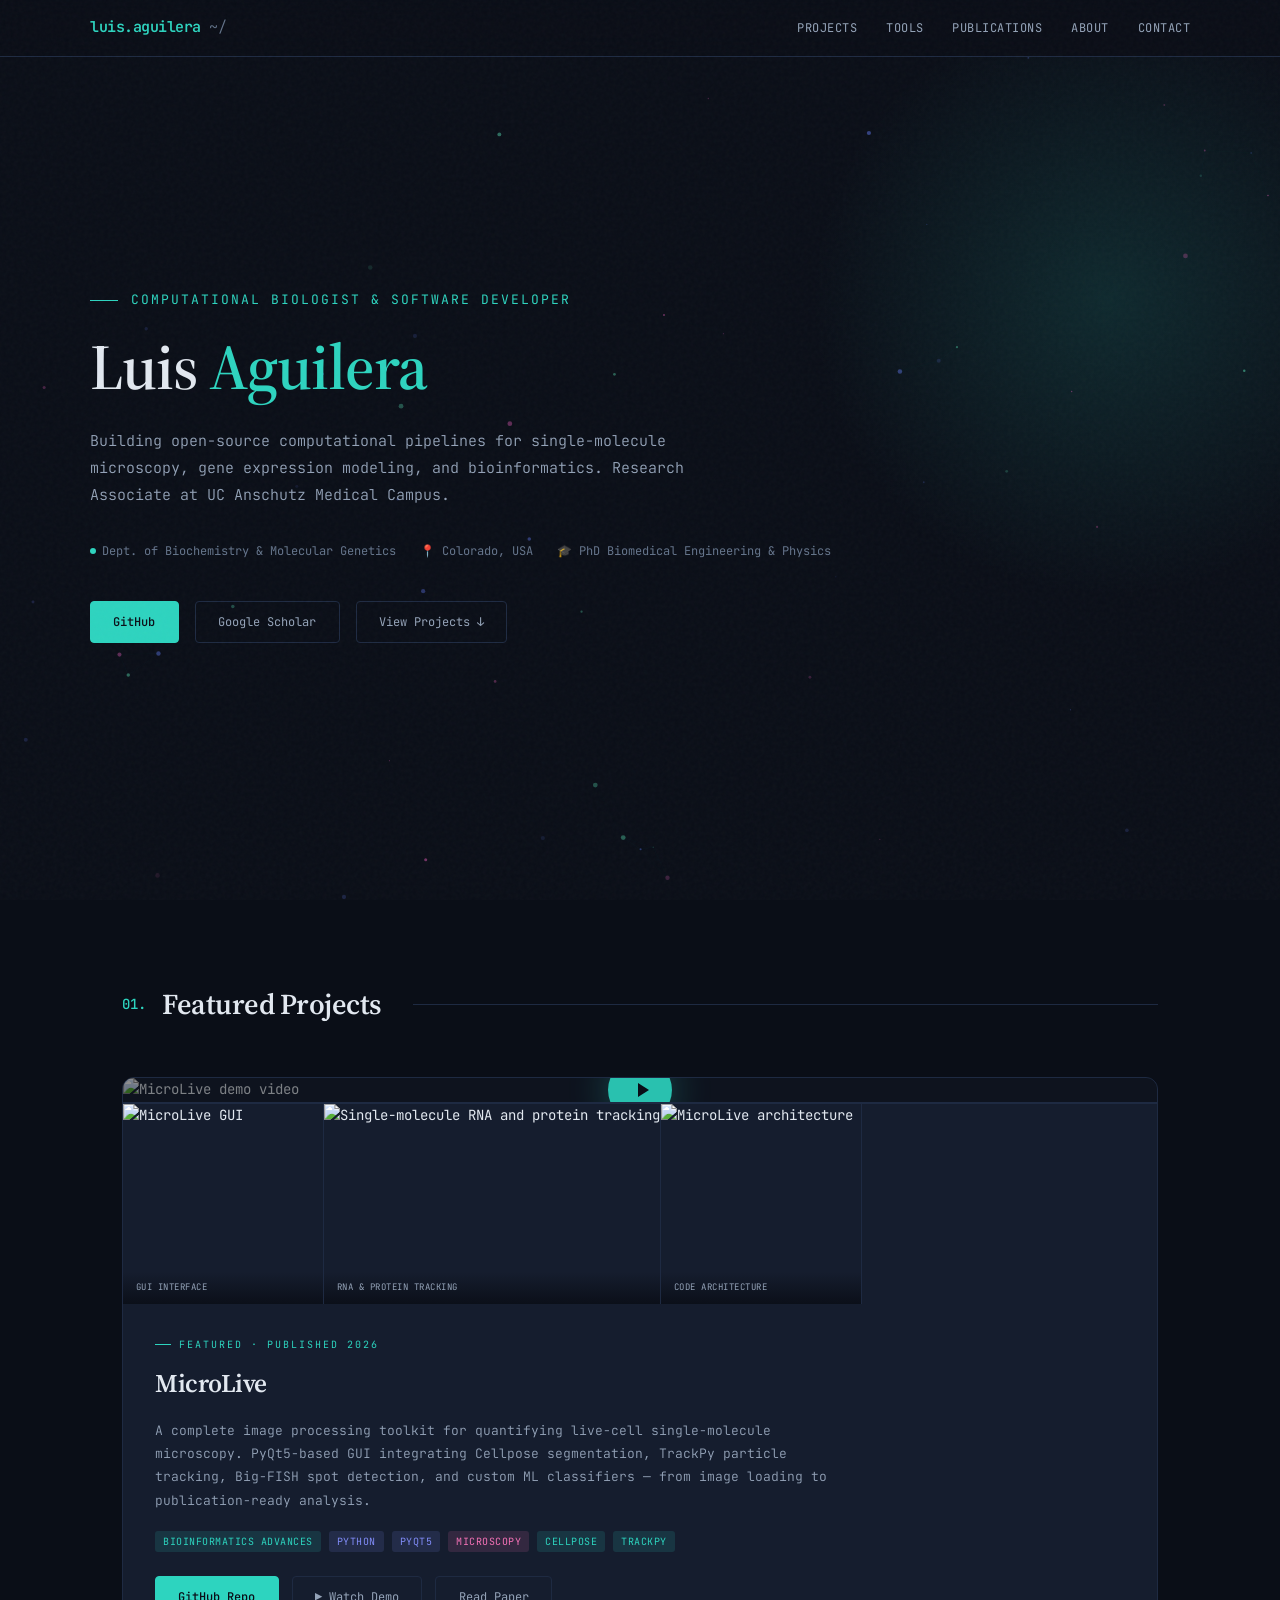
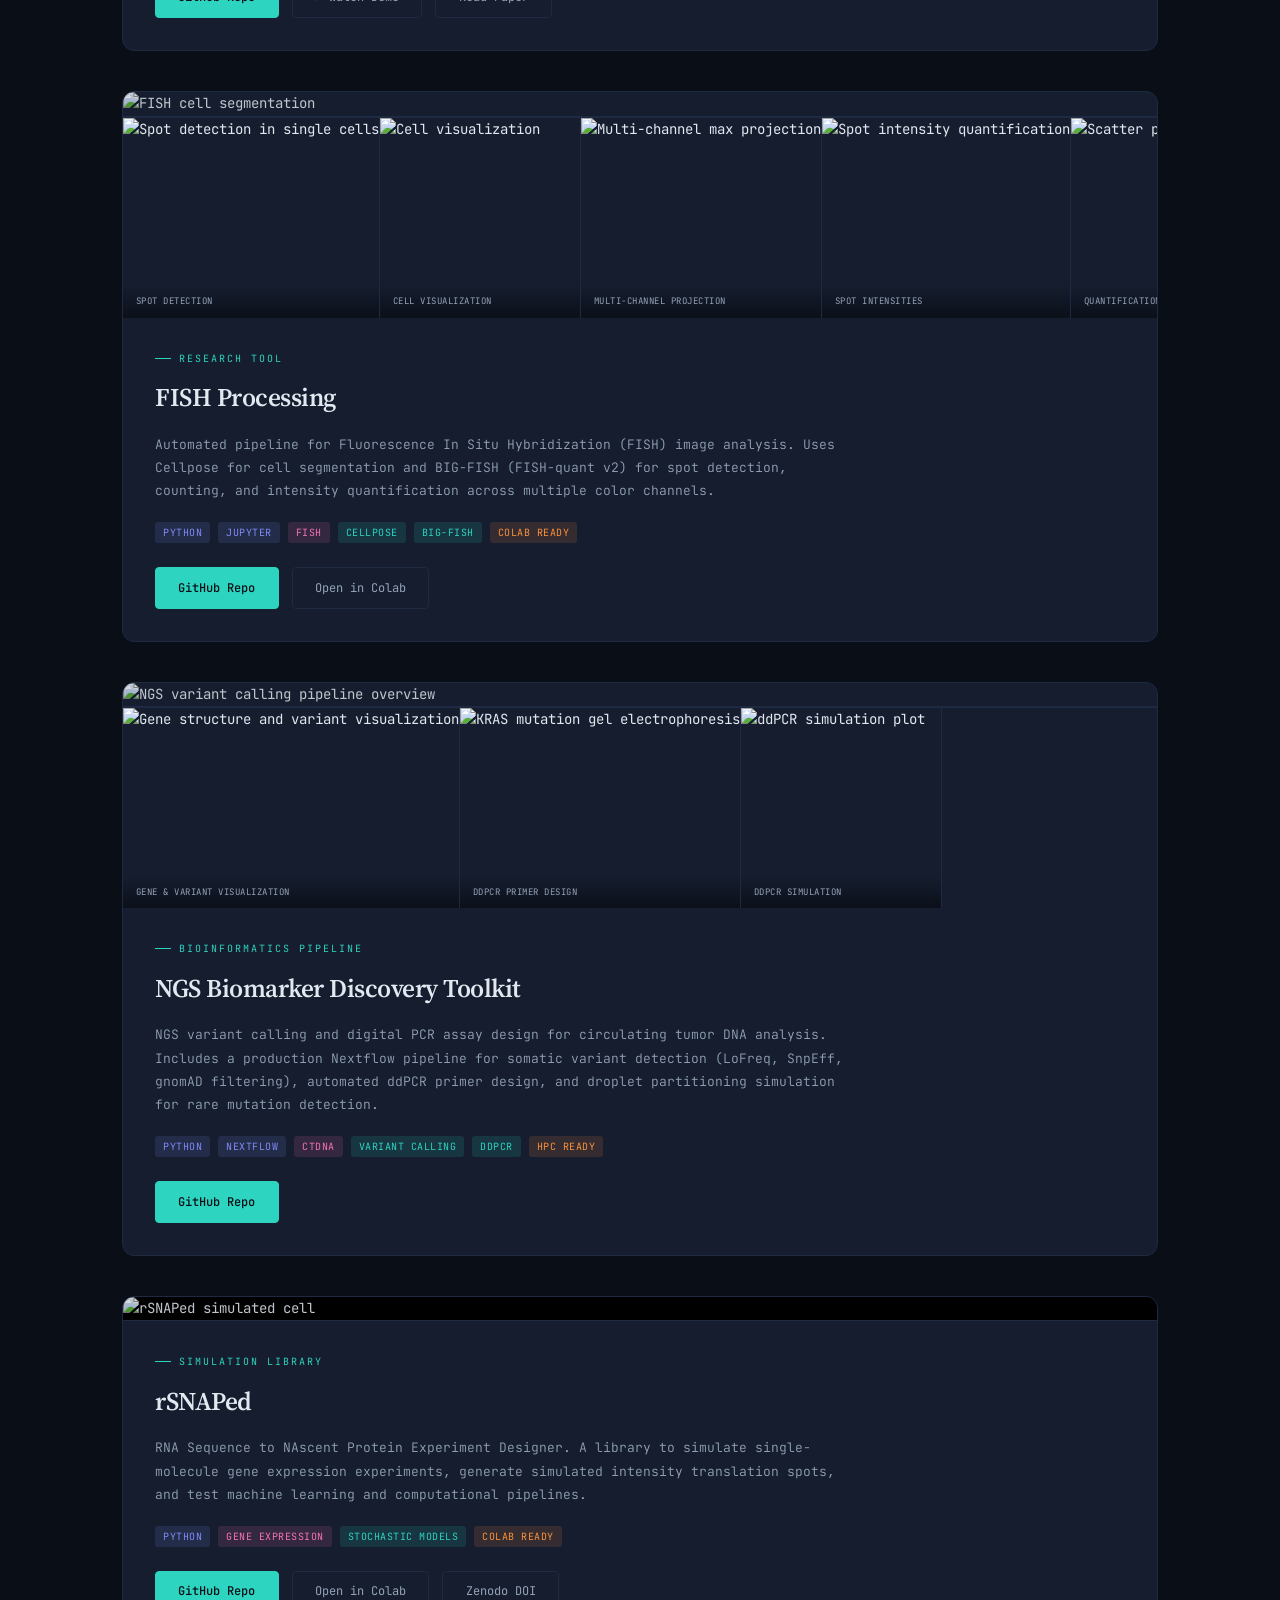
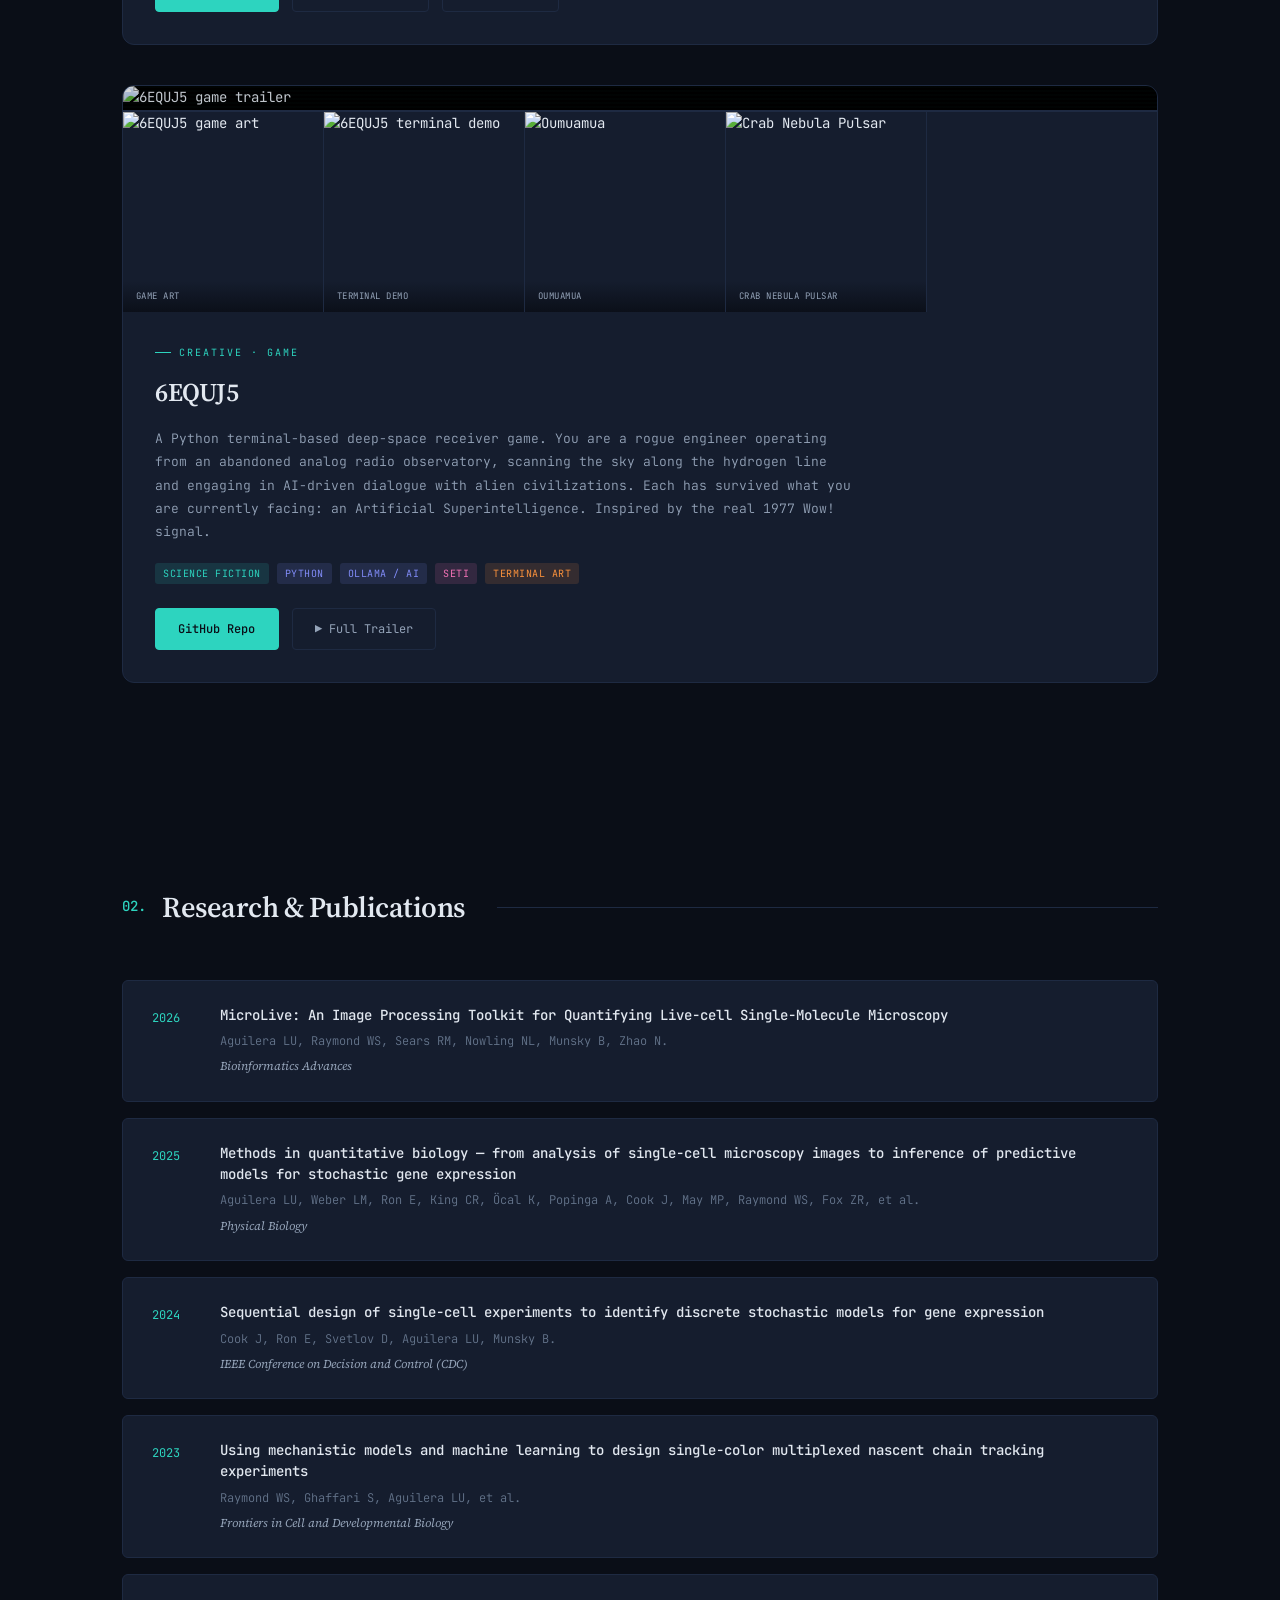
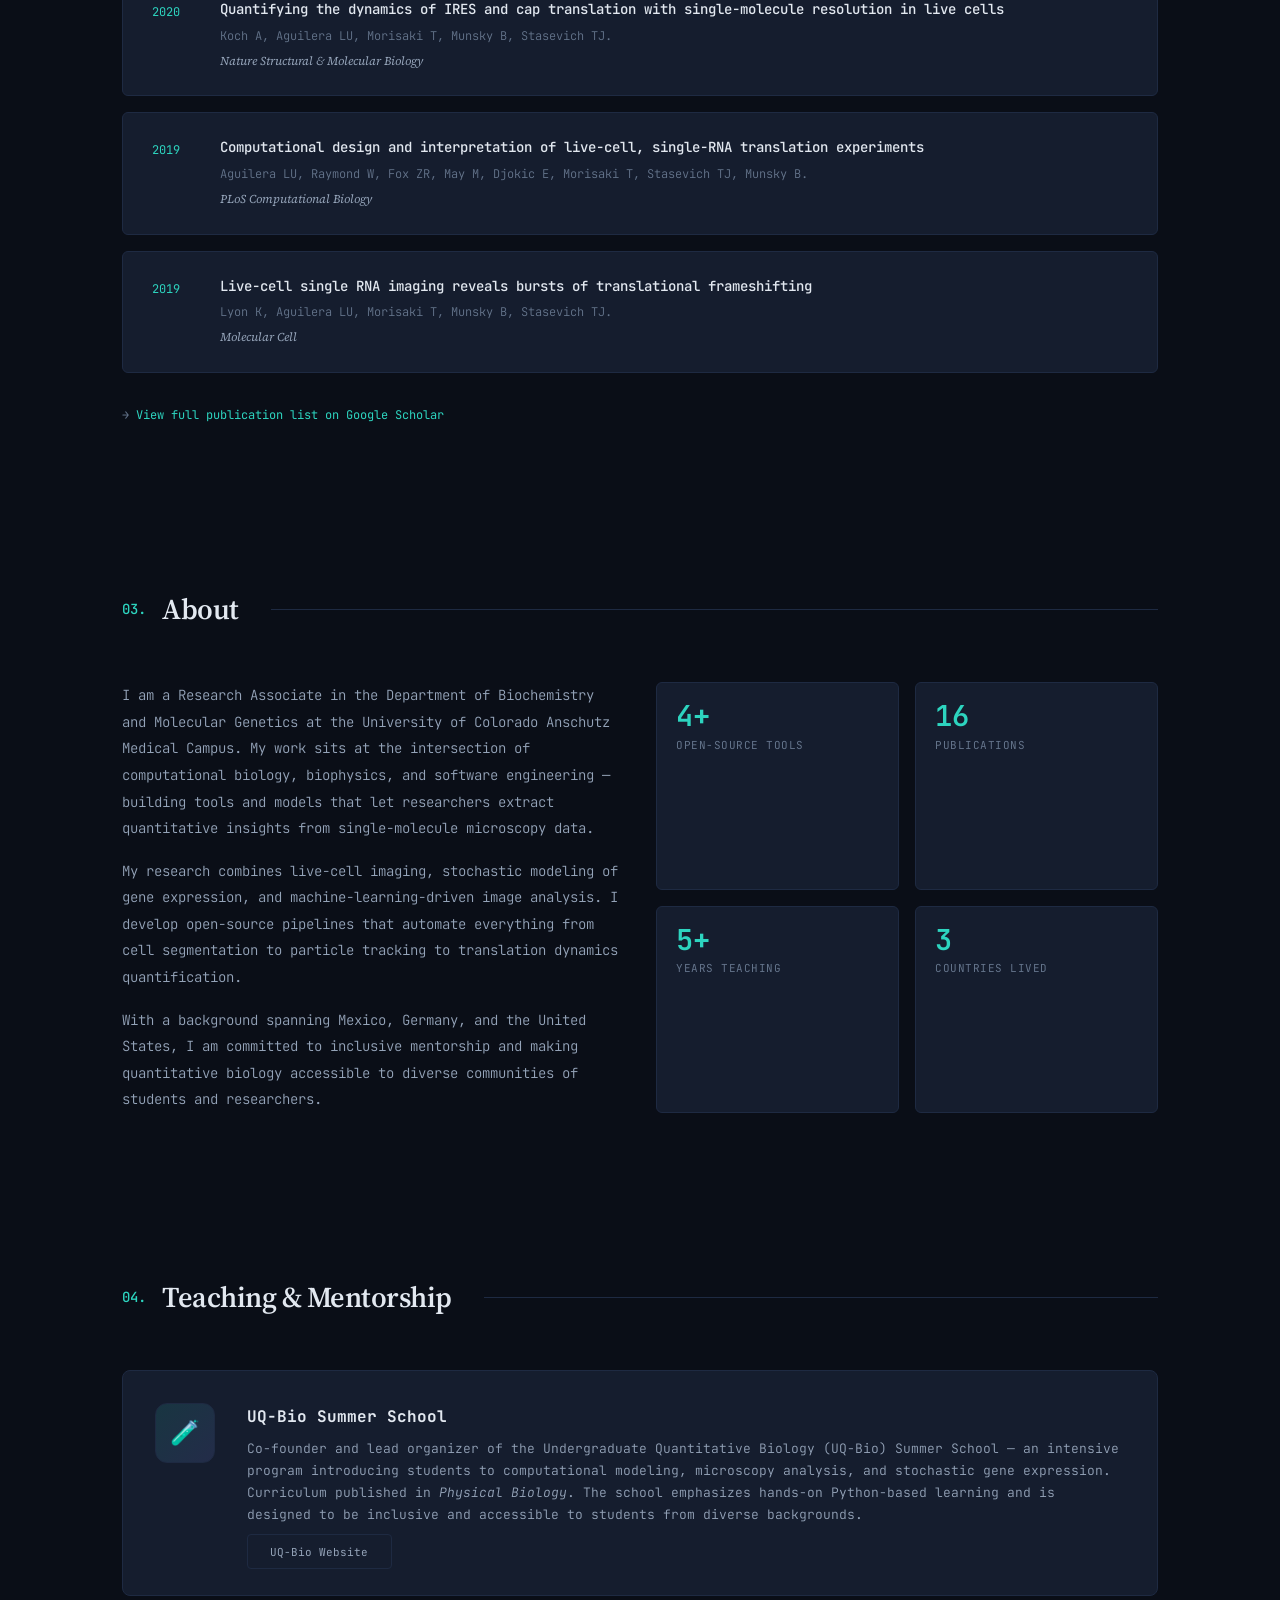
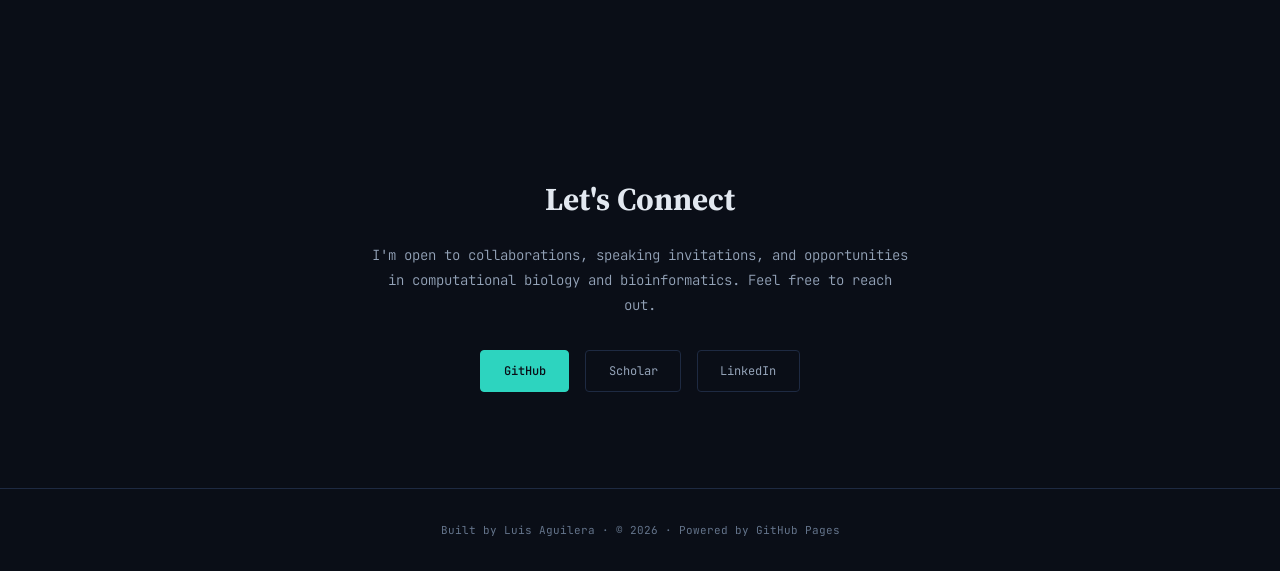
==== index.html @ b394c3f3 "adding NGS variant calling" ====
<!DOCTYPE html>
<html lang="en">
<head>
  <meta charset="UTF-8" />
  <meta name="viewport" content="width=device-width, initial-scale=1.0" />
  <title>Luis Aguilera — Computational Biologist & Software Developer</title>
  <meta name="description" content="Research Associate at UC Anschutz Medical Campus. Building computational tools for single-molecule microscopy, gene expression, and bioinformatics." />
  <link rel="preconnect" href="https://fonts.googleapis.com" />
  <link rel="preconnect" href="https://fonts.gstatic.com" crossorigin />
  <link href="https://fonts.googleapis.com/css2?family=JetBrains+Mono:wght@300;400;500;600;700&family=Source+Serif+4:ital,wght@0,300;0,400;0,600;1,400&display=swap" rel="stylesheet" />
  <style>
    :root {
      --bg-primary: #0a0e17;
      --bg-secondary: #111827;
      --bg-card: #151d2e;
      --bg-card-hover: #1a2540;
      --border: #1e2a42;
      --border-accent: #2dd4bf33;
      --text-primary: #e2e8f0;
      --text-secondary: #94a3b8;
      --text-muted: #64748b;
      --accent: #2dd4bf;
      --accent-dim: #2dd4bf22;
      --accent-secondary: #818cf8;
      --accent-warm: #f472b6;
      --accent-orange: #fb923c;
      --mono: 'JetBrains Mono', 'Fira Code', monospace;
      --serif: 'Source Serif 4', Georgia, serif;
      --glow: 0 0 30px #2dd4bf15;
    }

    *, *::before, *::after { margin: 0; padding: 0; box-sizing: border-box; }
    html { scroll-behavior: smooth; }

    body {
      font-family: var(--mono);
      background: var(--bg-primary);
      color: var(--text-primary);
      line-height: 1.7;
      font-size: 14px;
      overflow-x: hidden;
    }

    /* Noise overlay */
    body::before {
      content: '';
      position: fixed;
      inset: 0;
      background-image: url("data:image/svg+xml,%3Csvg viewBox='0 0 256 256' xmlns='http://www.w3.org/2000/svg'%3E%3Cfilter id='n'%3E%3CfeTurbulence type='fractalNoise' baseFrequency='0.9' numOctaves='4' stitchTiles='stitch'/%3E%3C/filter%3E%3Crect width='100%25' height='100%25' filter='url(%23n)' opacity='0.03'/%3E%3C/svg%3E");
      pointer-events: none;
      z-index: 9999;
    }

    a { color: var(--accent); text-decoration: none; transition: color 0.2s; }
    a:hover { color: var(--accent-secondary); }

    /* ─── NAV ─── */
    nav {
      position: fixed; top: 0; left: 0; right: 0; z-index: 100;
      background: #0a0e17e6; backdrop-filter: blur(12px);
      border-bottom: 1px solid var(--border); padding: 0 2rem;
    }
    nav .nav-inner {
      max-width: 1100px; margin: 0 auto; display: flex;
      align-items: center; justify-content: space-between; height: 56px;
    }
    nav .logo { font-weight: 600; font-size: 15px; color: var(--accent); letter-spacing: -0.5px; }
    nav .logo span { color: var(--text-muted); font-weight: 300; }
    nav ul { list-style: none; display: flex; gap: 1.8rem; }
    nav ul li a {
      color: var(--text-secondary); font-size: 12px; letter-spacing: 0.5px;
      text-transform: uppercase; transition: color 0.2s;
    }
    nav ul li a:hover { color: var(--accent); }

    /* ─── HERO ─── */
    .hero {
      min-height: 100vh; display: flex; align-items: center;
      padding: 6rem 2rem 4rem; position: relative;
    }
    .hero::before {
      content: ''; position: absolute; top: 0; right: -10%;
      width: 600px; height: 600px;
      background: radial-gradient(circle, var(--accent-dim) 0%, transparent 70%);
      pointer-events: none;
    }
    #particle-canvas {
      position: absolute; top: 0; left: 0; width: 100%; height: 100%;
      pointer-events: none; z-index: 0;
    }
    .hero-inner { max-width: 1100px; margin: 0 auto; width: 100%; position: relative; z-index: 1; }
    .hero .greeting {
      font-size: 13px; color: var(--accent); letter-spacing: 2px;
      text-transform: uppercase; margin-bottom: 1.2rem;
      display: flex; align-items: center; gap: 0.8rem;
    }
    .hero .greeting::before {
      content: ''; display: inline-block; width: 28px; height: 1px; background: var(--accent);
    }
    .hero h1 {
      font-family: var(--serif); font-size: clamp(2.5rem, 5vw, 4rem);
      font-weight: 600; line-height: 1.15; letter-spacing: -1px; margin-bottom: 1.5rem;
    }
    .hero h1 .highlight { color: var(--accent); }
    .hero .subtitle {
      font-size: 15px; color: var(--text-secondary); max-width: 620px;
      line-height: 1.8; margin-bottom: 2rem; font-weight: 300;
    }
    .hero .meta { display: flex; flex-wrap: wrap; gap: 1.5rem; font-size: 12px; color: var(--text-muted); }
    .hero .meta span { display: flex; align-items: center; gap: 0.4rem; }
    .hero .meta .dot {
      width: 6px; height: 6px; border-radius: 50%; background: var(--accent);
      display: inline-block; animation: pulse 2s ease-in-out infinite;
    }
    @keyframes pulse { 0%, 100% { opacity: 0.4; } 50% { opacity: 1; } }
    .hero .links { margin-top: 2.5rem; display: flex; gap: 1rem; flex-wrap: wrap; }

    .btn {
      padding: 0.6rem 1.4rem; border: 1px solid var(--border); border-radius: 4px;
      font-family: var(--mono); font-size: 12px; color: var(--text-secondary);
      transition: all 0.2s; background: transparent; cursor: pointer;
    }
    .btn:hover { border-color: var(--accent); color: var(--accent); box-shadow: var(--glow); }
    .btn.primary {
      background: var(--accent); color: var(--bg-primary);
      border-color: var(--accent); font-weight: 500;
    }
    .btn.primary:hover { background: #5eead4; box-shadow: 0 0 30px #2dd4bf33; }

    /* ─── SECTIONS ─── */
    section { padding: 5rem 2rem; max-width: 1100px; margin: 0 auto; }
    .section-header { display: flex; align-items: center; gap: 1rem; margin-bottom: 3rem; }
    .section-header .num { font-size: 14px; color: var(--accent); font-weight: 500; }
    .section-header h2 {
      font-family: var(--serif); font-size: 1.8rem; font-weight: 600; letter-spacing: -0.5px;
    }
    .section-header::after {
      content: ''; flex: 1; height: 1px; background: var(--border); margin-left: 1rem;
    }

    /* ═══ PROJECT SHOWCASE ═══ */
    .project-showcase {
      border: 1px solid var(--border); border-radius: 12px;
      background: var(--bg-card); overflow: hidden;
      margin-bottom: 2.5rem; transition: all 0.4s ease;
    }
    .project-showcase:hover {
      border-color: var(--border-accent);
      box-shadow: 0 20px 60px rgba(0, 0, 0, 0.3), var(--glow);
    }
    /* Hero media — full-width image or video at top */
    .project-hero {
      position: relative; width: 100%; overflow: hidden; cursor: pointer;
      border-bottom: 1px solid var(--border);
    }
    .project-hero img {
      width: 100%; display: block; object-fit: cover; max-height: 420px;
      transition: transform 0.8s ease, filter 0.5s ease;
      filter: brightness(0.85);
    }
    .project-showcase:hover .project-hero img {
      transform: scale(1.03); filter: brightness(1);
    }
    .project-hero .play-overlay {
      position: absolute; inset: 0; display: flex;
      align-items: center; justify-content: center;
      background: rgba(0, 0, 0, 0.35); transition: background 0.3s;
    }
    .project-showcase:hover .play-overlay { background: rgba(0, 0, 0, 0.15); }
    .play-btn {
      width: 64px; height: 64px; border-radius: 50%;
      background: rgba(45, 212, 191, 0.9); display: flex;
      align-items: center; justify-content: center;
      transition: all 0.3s; box-shadow: 0 0 40px rgba(45, 212, 191, 0.3);
    }
    .project-showcase:hover .play-btn {
      transform: scale(1.15); box-shadow: 0 0 60px rgba(45, 212, 191, 0.5);
    }
    .play-btn svg { width: 24px; height: 24px; fill: var(--bg-primary); margin-left: 3px; }

    /* Project info area */
    .project-info { padding: 2rem; }
    .project-info .project-label {
      font-size: 10px; color: var(--accent); letter-spacing: 2px;
      text-transform: uppercase; margin-bottom: 0.6rem;
      display: flex; align-items: center; gap: 0.5rem;
    }
    .project-info .project-label::before {
      content: ''; width: 16px; height: 1px; background: var(--accent);
    }
    .project-info h3 {
      font-family: var(--serif); font-size: 1.6rem; font-weight: 600;
      letter-spacing: -0.5px; margin-bottom: 0.8rem;
    }
    .project-info p {
      font-size: 13px; color: var(--text-secondary); font-weight: 300;
      line-height: 1.8; margin-bottom: 1.2rem; max-width: 700px;
    }

    /* Image gallery strip */
    .project-gallery {
      display: flex; gap: 0; overflow-x: auto; scroll-snap-type: x mandatory;
      border-top: 1px solid var(--border); scrollbar-width: thin;
      scrollbar-color: var(--accent-dim) transparent;
    }
    .project-gallery::-webkit-scrollbar { height: 4px; }
    .project-gallery::-webkit-scrollbar-track { background: transparent; }
    .project-gallery::-webkit-scrollbar-thumb { background: var(--accent-dim); border-radius: 2px; }
    .gallery-item {
      flex: 0 0 auto; scroll-snap-align: start; position: relative;
      border-right: 1px solid var(--border); overflow: hidden;
    }
    .gallery-item img {
      height: 200px; display: block; object-fit: cover;
      transition: transform 0.5s ease; min-width: 200px;
    }
    .gallery-item:hover img { transform: scale(1.08); }
    .gallery-item .gallery-caption {
      position: absolute; bottom: 0; left: 0; right: 0;
      padding: 0.5rem 0.8rem; font-size: 9px; letter-spacing: 0.5px;
      text-transform: uppercase; color: var(--text-secondary);
      background: linear-gradient(transparent, rgba(10, 14, 23, 0.9));
    }

    /* Tags row */
    .project-tags { display: flex; flex-wrap: wrap; gap: 0.5rem; margin-bottom: 1.5rem; }
    .project-tags .tag {
      font-size: 10px; padding: 2px 8px; border-radius: 3px;
      letter-spacing: 0.5px; text-transform: uppercase;
    }
    .tag.accent { background: var(--accent-dim); color: var(--accent); }
    .tag.lang { background: #818cf822; color: var(--accent-secondary); }
    .tag.bio { background: #f472b622; color: var(--accent-warm); }
    .tag.orange { background: #fb923c22; color: var(--accent-orange); }

    .project-actions { display: flex; gap: 0.8rem; flex-wrap: wrap; }

    /* ─── VIDEO MODAL ─── */
    .video-modal {
      position: fixed; inset: 0; z-index: 10000; display: none;
      align-items: center; justify-content: center;
      background: rgba(0, 0, 0, 0.92); backdrop-filter: blur(20px);
    }
    .video-modal.active { display: flex; }
    .video-modal .modal-close {
      position: absolute; top: 2rem; right: 2rem; width: 48px; height: 48px;
      border-radius: 50%; border: 1px solid var(--border); background: var(--bg-card);
      color: var(--text-primary); font-size: 20px; display: flex;
      align-items: center; justify-content: center; cursor: pointer; transition: all 0.2s;
    }
    .video-modal .modal-close:hover { border-color: var(--accent); color: var(--accent); }
    .video-modal .modal-content {
      width: 90%; max-width: 960px; aspect-ratio: 16/9;
      border-radius: 12px; overflow: hidden; border: 1px solid var(--border);
    }
    .video-modal iframe { width: 100%; height: 100%; border: none; }

    /* ─── OTHER TOOLS (smaller cards) ─── */
    .tools-grid {
      display: grid; grid-template-columns: repeat(auto-fill, minmax(320px, 1fr)); gap: 1.5rem;
    }
    .tool-card {
      background: var(--bg-card); border: 1px solid var(--border); border-radius: 8px;
      padding: 1.8rem; transition: all 0.3s ease; position: relative; overflow: hidden;
    }
    .tool-card::before {
      content: ''; position: absolute; top: 0; left: 0; right: 0; height: 2px;
      background: linear-gradient(90deg, var(--accent), var(--accent-secondary));
      opacity: 0; transition: opacity 0.3s;
    }
    .tool-card:hover {
      border-color: var(--border-accent); background: var(--bg-card-hover);
      transform: translateY(-2px); box-shadow: var(--glow);
    }
    .tool-card:hover::before { opacity: 1; }
    .tool-card .card-top { display: flex; justify-content: space-between; align-items: flex-start; margin-bottom: 1rem; }
    .tool-card .card-icon {
      width: 40px; height: 40px; border-radius: 8px; display: flex;
      align-items: center; justify-content: center; font-size: 18px; border: 1px solid var(--border);
    }
    .tool-card .card-links { display: flex; gap: 0.6rem; }
    .tool-card .card-links a {
      color: var(--text-muted); font-size: 11px; padding: 2px 8px;
      border: 1px solid var(--border); border-radius: 3px; transition: all 0.2s;
    }
    .tool-card .card-links a:hover { color: var(--accent); border-color: var(--accent); }
    .tool-card h3 { font-size: 16px; font-weight: 600; margin-bottom: 0.6rem; letter-spacing: -0.3px; }
    .tool-card p { font-size: 13px; color: var(--text-secondary); line-height: 1.7; font-weight: 300; margin-bottom: 1.2rem; }
    .tool-card .tags { display: flex; flex-wrap: wrap; gap: 0.5rem; }

    /* ─── PUBLICATIONS ─── */
    .pub-list { display: flex; flex-direction: column; gap: 1rem; }
    .pub-item {
      padding: 1.5rem 1.8rem; border: 1px solid var(--border); border-radius: 6px;
      background: var(--bg-card); transition: all 0.25s;
      display: flex; gap: 1.5rem; align-items: flex-start;
    }
    .pub-item:hover { border-color: var(--border-accent); background: var(--bg-card-hover); }
    .pub-year { font-size: 12px; color: var(--accent); white-space: nowrap; padding-top: 3px; min-width: 44px; }
    .pub-content h4 { font-size: 14px; font-weight: 500; margin-bottom: 0.35rem; line-height: 1.5; }
    .pub-content .authors { font-size: 12px; color: var(--text-muted); font-weight: 300; margin-bottom: 0.3rem; }
    .pub-content .journal { font-size: 12px; color: var(--text-secondary); font-style: italic; font-family: var(--serif); }

    /* ─── ABOUT ─── */
    .about-grid { display: grid; grid-template-columns: 1fr 1fr; gap: 2rem; }
    .about-text { font-size: 14px; color: var(--text-secondary); line-height: 1.9; font-weight: 300; }
    .about-text p + p { margin-top: 1rem; }
    .about-stats { display: grid; grid-template-columns: 1fr 1fr; gap: 1rem; }
    .stat-box {
      padding: 1.2rem; border: 1px solid var(--border); border-radius: 6px;
      background: var(--bg-card); transition: all 0.3s;
    }
    .stat-box:hover { border-color: var(--border-accent); transform: translateY(-2px); box-shadow: var(--glow); }
    .stat-box .stat-num { font-size: 1.8rem; font-weight: 600; color: var(--accent); line-height: 1; margin-bottom: 0.3rem; }
    .stat-box .stat-label { font-size: 11px; color: var(--text-muted); text-transform: uppercase; letter-spacing: 0.5px; }

    /* ─── TEACHING ─── */
    .teaching-card {
      border: 1px solid var(--border); border-radius: 8px; background: var(--bg-card);
      padding: 2rem; display: flex; gap: 2rem; align-items: flex-start;
    }
    .teaching-card .badge {
      min-width: 60px; height: 60px; border-radius: 12px;
      background: linear-gradient(135deg, var(--accent-dim), #818cf822);
      border: 1px solid var(--border); display: flex;
      align-items: center; justify-content: center; font-size: 24px;
    }
    .teaching-card h3 { font-size: 16px; margin-bottom: 0.5rem; }
    .teaching-card p { font-size: 13px; color: var(--text-secondary); font-weight: 300; line-height: 1.7; }

    /* ─── CONTACT ─── */
    .contact-section { text-align: center; padding: 6rem 2rem; max-width: 600px; margin: 0 auto; }
    .contact-section h2 { font-family: var(--serif); font-size: 2rem; margin-bottom: 1rem; }
    .contact-section p { color: var(--text-secondary); font-weight: 300; font-size: 14px; margin-bottom: 2rem; line-height: 1.8; }
    .contact-links { display: flex; justify-content: center; gap: 1rem; flex-wrap: wrap; }

    /* ─── FOOTER ─── */
    footer { border-top: 1px solid var(--border); padding: 2rem; text-align: center; font-size: 11px; color: var(--text-muted); }

    /* ─── RESPONSIVE ─── */
    @media (max-width: 768px) {
      nav ul { gap: 1rem; }
      nav ul li a { font-size: 11px; }
      .about-grid { grid-template-columns: 1fr; }
      .tools-grid { grid-template-columns: 1fr; }
      .teaching-card { flex-direction: column; gap: 1rem; }
      .pub-item { flex-direction: column; gap: 0.5rem; }
      .gallery-item img { height: 140px; }
    }

    /* ─── ANIMATIONS ─── */
    .fade-in { opacity: 0; transform: translateY(20px); animation: fadeUp 0.6s ease forwards; }
    @keyframes fadeUp { to { opacity: 1; transform: translateY(0); } }
    .delay-1 { animation-delay: 0.1s; }
    .delay-2 { animation-delay: 0.2s; }
    .delay-3 { animation-delay: 0.3s; }
    .delay-4 { animation-delay: 0.4s; }
    .delay-5 { animation-delay: 0.5s; }
    .delay-6 { animation-delay: 0.6s; }

    /* Scanline overlay for 6EQUJ5 */
    .scanlines {
      position: absolute; inset: 0; pointer-events: none;
      background: repeating-linear-gradient(0deg, transparent, transparent 2px, rgba(45,212,191,0.015) 2px, rgba(45,212,191,0.015) 4px);
      z-index: 1;
    }
  </style>
</head>
<body>

  <!-- NAV -->
  <nav>
    <div class="nav-inner">
      <div class="logo">luis.aguilera<span> ~/</span></div>
      <ul>
        <li><a href="#projects">Projects</a></li>
        <li><a href="#tools">Tools</a></li>
        <li><a href="#publications">Publications</a></li>
        <li><a href="#about">About</a></li>
        <li><a href="#contact">Contact</a></li>
      </ul>
    </div>
  </nav>

  <!-- HERO -->
  <header class="hero">
    <canvas id="particle-canvas"></canvas>
    <div class="hero-inner">
      <div class="greeting fade-in">Computational Biologist & Software Developer</div>
      <h1 class="fade-in delay-1">
        Luis <span class="highlight">Aguilera</span>
      </h1>
      <p class="subtitle fade-in delay-2">
        Building open-source computational pipelines for single-molecule microscopy, 
        gene expression modeling, and bioinformatics. Research Associate at 
        UC Anschutz Medical Campus.
      </p>
      <div class="meta fade-in delay-3">
        <span><span class="dot"></span> Dept. of Biochemistry & Molecular Genetics</span>
        <span>📍 Colorado, USA</span>
        <span>🎓 PhD Biomedical Engineering & Physics</span>
      </div>
      <div class="links fade-in delay-4">
        <a href="https://github.com/luisub" class="btn primary" target="_blank">GitHub</a>
        <a href="https://scholar.google.com/citations?user=06M4bvMAAAAJ&amp;hl=en" class="btn" target="_blank">Google Scholar</a>
        <a href="#projects" class="btn">View Projects ↓</a>
      </div>
    </div>
  </header>

  <!-- ═══════════════════════════════════════ -->
  <!-- PROJECT SHOWCASES                       -->
  <!-- ═══════════════════════════════════════ -->
  <section id="projects">
    <div class="section-header fade-in">
      <span class="num">01.</span>
      <h2>Featured Projects</h2>
    </div>

    <!-- ─── MICROLIVE ─── -->
    <div class="project-showcase fade-in delay-1">
      <div class="project-hero" onclick="openVideoModal()">
        <img src="https://img.youtube.com/vi/GU1ct5go-AU/maxresdefault.jpg" alt="MicroLive demo video" />
        <div class="play-overlay">
          <div class="play-btn">
            <svg viewBox="0 0 24 24"><polygon points="8,5 19,12 8,19"/></svg>
          </div>
        </div>
      </div>
      <div class="project-gallery">
        <div class="gallery-item">
          <img src="https://raw.githubusercontent.com/ningzhaoAnschutz/microlive/main/docs/gui_image.png" alt="MicroLive GUI" />
          <div class="gallery-caption">GUI Interface</div>
        </div>
        <div class="gallery-item">
          <img src="https://raw.githubusercontent.com/ningzhaoAnschutz/microlive/main/docs/smHA_KDM5B_1fps_rna_protein_smHA_KDM5B_1fps_rna_protein.png" alt="Single-molecule RNA and protein tracking" />
          <div class="gallery-caption">RNA & Protein Tracking</div>
        </div>
        <div class="gallery-item">
          <img src="https://raw.githubusercontent.com/ningzhaoAnschutz/microlive/main/docs/code_architecture.png" alt="MicroLive architecture" />
          <div class="gallery-caption">Code Architecture</div>
        </div>
      </div>
      <div class="project-info">
        <div class="project-label">Featured · Published 2026</div>
        <h3>MicroLive</h3>
        <p>
          A complete image processing toolkit for quantifying live-cell single-molecule microscopy.
          PyQt5-based GUI integrating Cellpose segmentation, TrackPy particle tracking, Big-FISH 
          spot detection, and custom ML classifiers — from image loading to publication-ready analysis.
        </p>
        <div class="project-tags">
          <span class="tag accent">Bioinformatics Advances</span>
          <span class="tag lang">Python</span>
          <span class="tag lang">PyQt5</span>
          <span class="tag bio">Microscopy</span>
          <span class="tag accent">Cellpose</span>
          <span class="tag accent">TrackPy</span>
        </div>
        <div class="project-actions">
          <a href="https://github.com/ningzhaoAnschutz/microlive" class="btn primary" target="_blank">GitHub Repo</a>
          <a href="#" class="btn" onclick="openVideoModal(); return false;">▶ Watch Demo</a>
          <a href="https://doi.org/10.1093/bioadv/vbag095" class="btn" target="_blank">Read Paper</a>
        </div>
      </div>
    </div>

    <!-- ─── FISH PROCESSING ─── -->
    <div class="project-showcase fade-in delay-2">
      <div class="project-hero">
        <img src="https://github.com/MunskyGroup/FISH_Processing/raw/main/docs/images/images_readme/cell_segmentation.png" alt="FISH cell segmentation" />
      </div>
      <div class="project-gallery">
        <div class="gallery-item">
          <img src="https://github.com/MunskyGroup/FISH_Processing/raw/main/docs/images/images_readme/single_cells.png" alt="Spot detection in single cells" />
          <div class="gallery-caption">Spot Detection</div>
        </div>
        <div class="gallery-item">
          <img src="https://github.com/MunskyGroup/FISH_Processing/raw/main/docs/images/images_readme/visualization_cell.png" alt="Cell visualization" />
          <div class="gallery-caption">Cell Visualization</div>
        </div>
        <div class="gallery-item">
          <img src="https://github.com/MunskyGroup/FISH_Processing/raw/main/docs/images/images_readme/max_projection.png" alt="Multi-channel max projection" />
          <div class="gallery-caption">Multi-channel Projection</div>
        </div>
        <div class="gallery-item">
          <img src="https://github.com/MunskyGroup/FISH_Processing/raw/main/docs/images/images_readme/spot_intensities.png" alt="Spot intensity quantification" />
          <div class="gallery-caption">Spot Intensities</div>
        </div>
        <div class="gallery-item">
          <img src="https://github.com/MunskyGroup/FISH_Processing/raw/main/docs/images/images_readme/scatter_cell_size_vs_spots.png" alt="Scatter plot cell size vs spots" />
          <div class="gallery-caption">Quantification</div>
        </div>
        <div class="gallery-item">
          <img src="https://github.com/MunskyGroup/FISH_Processing/raw/main/docs/images/images_readme/complete_image.png" alt="Complete field of view" />
          <div class="gallery-caption">Full Field of View</div>
        </div>
        <div class="gallery-item">
          <img src="https://github.com/MunskyGroup/FISH_Processing/raw/main/docs/images/images_readme/z_slices_visualization.png" alt="Z-slice visualization" />
          <div class="gallery-caption">Z-Slices</div>
        </div>
        <div class="gallery-item">
          <img src="https://github.com/MunskyGroup/FISH_Processing/raw/main/docs/images/code_architecture.png" alt="FISH Processing code architecture" />
          <div class="gallery-caption">Architecture</div>
        </div>
      </div>
      <div class="project-info">
        <div class="project-label">Research Tool</div>
        <h3>FISH Processing</h3>
        <p>
          Automated pipeline for Fluorescence In Situ Hybridization (FISH) image analysis.
          Uses Cellpose for cell segmentation and BIG-FISH (FISH-quant v2) for spot detection,
          counting, and intensity quantification across multiple color channels.
        </p>
        <div class="project-tags">
          <span class="tag lang">Python</span>
          <span class="tag lang">Jupyter</span>
          <span class="tag bio">FISH</span>
          <span class="tag accent">Cellpose</span>
          <span class="tag accent">Big-FISH</span>
          <span class="tag orange">Colab Ready</span>
        </div>
        <div class="project-actions">
          <a href="https://github.com/MunskyGroup/FISH_Processing" class="btn primary" target="_blank">GitHub Repo</a>
          <a href="https://colab.research.google.com/drive/1CQx4e5MQ0ZsZSQgqtLzVVh53dAg4uaQj?usp=sharing" class="btn" target="_blank">Open in Colab</a>
        </div>
      </div>
    </div>

    <!-- ─── NGS BIOMARKER DISCOVERY TOOLKIT ─── -->
    <div class="project-showcase fade-in delay-3">
      <div class="project-hero">
        <img src="https://raw.githubusercontent.com/luisub/NGS_biomarker_discovery_toolkit/main/docs/image.png" alt="NGS variant calling pipeline overview" />
      </div>
      <div class="project-gallery">
        <div class="gallery-item">
          <img src="https://raw.githubusercontent.com/luisub/NGS_biomarker_discovery_toolkit/main/pipelines_vca/gene_and_variants.png" alt="Gene structure and variant visualization" />
          <div class="gallery-caption">Gene & Variant Visualization</div>
        </div>
        <div class="gallery-item">
          <img src="https://raw.githubusercontent.com/luisub/NGS_biomarker_discovery_toolkit/main/docs/KRAS_mut_gel_electrophoresis.png" alt="KRAS mutation gel electrophoresis" />
          <div class="gallery-caption">ddPCR Primer Design</div>
        </div>
        <div class="gallery-item">
          <img src="https://raw.githubusercontent.com/luisub/NGS_biomarker_discovery_toolkit/main/digital_PCR/ddpcr_plots/ddpcr_publication_vaf_5.0.png" alt="ddPCR simulation plot" />
          <div class="gallery-caption">ddPCR Simulation</div>
        </div>
      </div>
      <div class="project-info">
        <div class="project-label">Bioinformatics Pipeline</div>
        <h3>NGS Biomarker Discovery Toolkit</h3>
        <p>
          NGS variant calling and digital PCR assay design for circulating tumor DNA analysis.
          Includes a production Nextflow pipeline for somatic variant detection (LoFreq, SnpEff, gnomAD filtering),
          automated ddPCR primer design, and droplet partitioning simulation for rare mutation detection.
        </p>
        <div class="project-tags">
          <span class="tag lang">Python</span>
          <span class="tag lang">Nextflow</span>
          <span class="tag bio">ctDNA</span>
          <span class="tag accent">Variant Calling</span>
          <span class="tag accent">ddPCR</span>
          <span class="tag orange">HPC Ready</span>
        </div>
        <div class="project-actions">
          <a href="https://github.com/luisub/NGS_biomarker_discovery_toolkit" class="btn primary" target="_blank">GitHub Repo</a>
        </div>
      </div>
    </div>

    <!-- ─── rSNAPed ─── -->
    <div class="project-showcase fade-in delay-3">
      <div class="project-hero">
        <img src="https://raw.githubusercontent.com/MunskyGroup/rsnaped/master/docs/images/gallery/simulated_cell.gif" alt="rSNAPed simulated cell" style="max-height: 360px; object-fit: contain; background: #000;" />
      </div>
      <div class="project-info">
        <div class="project-label">Simulation Library</div>
        <h3>rSNAPed</h3>
        <p>
          RNA Sequence to NAscent Protein Experiment Designer. A library to simulate 
          single-molecule gene expression experiments, generate simulated intensity 
          translation spots, and test machine learning and computational pipelines.
        </p>
        <div class="project-tags">
          <span class="tag lang">Python</span>
          <span class="tag bio">Gene Expression</span>
          <span class="tag accent">Stochastic Models</span>
          <span class="tag orange">Colab Ready</span>
        </div>
        <div class="project-actions">
          <a href="https://github.com/MunskyGroup/rsnaped" class="btn primary" target="_blank">GitHub Repo</a>
          <a href="https://colab.research.google.com/drive/1ABxBfqsmDtv8dORBUhvFcg5Xqdy-OoaE?usp=sharing" class="btn" target="_blank">Open in Colab</a>
          <a href="https://doi.org/10.5281/zenodo.6967555" class="btn" target="_blank">Zenodo DOI</a>
        </div>
      </div>
    </div>

    <!-- ─── 6EQUJ5 ─── -->
    <div class="project-showcase fade-in delay-4" style="position: relative;">
      <div class="project-hero" style="position: relative;">
        <img src="https://raw.githubusercontent.com/luisub/6EQUJ5/main/docs/trailer_final.gif" alt="6EQUJ5 game trailer" style="max-height: 420px; object-fit: cover; width: 100%; background: #000;" />
        <div class="scanlines"></div>
      </div>
      <div class="project-gallery">
        <div class="gallery-item">
          <img src="https://raw.githubusercontent.com/luisub/6EQUJ5/main/docs/6equj5.png" alt="6EQUJ5 game art" />
          <div class="gallery-caption">Game Art</div>
        </div>
        <div class="gallery-item">
          <img src="https://raw.githubusercontent.com/luisub/6EQUJ5/main/docs/demo_compressed.gif" alt="6EQUJ5 terminal demo" />
          <div class="gallery-caption">Terminal Demo</div>
        </div>
        <div class="gallery-item">
          <img src="https://raw.githubusercontent.com/luisub/6EQUJ5/main/docs/Omuamua.png" alt="Oumuamua" />
          <div class="gallery-caption">Oumuamua</div>
        </div>
        <div class="gallery-item">
          <img src="https://raw.githubusercontent.com/luisub/6EQUJ5/main/docs/crab_nebula_pulsar.png" alt="Crab Nebula Pulsar" />
          <div class="gallery-caption">Crab Nebula Pulsar</div>
        </div>
      </div>
      <div class="project-info">
        <div class="project-label">Creative · Game</div>
        <h3>6EQUJ5</h3>
        <p>
          A Python terminal-based deep-space receiver game. You are a rogue engineer 
          operating from an abandoned analog radio observatory, scanning the sky along the 
          hydrogen line and engaging in AI-driven dialogue with alien civilizations. 
          Each has survived what you are currently facing: an Artificial Superintelligence.
          Inspired by the real 1977 Wow! signal.
        </p>
        <div class="project-tags">
          <span class="tag accent">Science Fiction</span>
          <span class="tag lang">Python</span>
          <span class="tag lang">Ollama / AI</span>
          <span class="tag bio">SETI</span>
          <span class="tag orange">Terminal Art</span>
        </div>
        <div class="project-actions">
          <a href="https://github.com/luisub/6EQUJ5" class="btn primary" target="_blank">GitHub Repo</a>
          <a href="https://github.com/luisub/6EQUJ5/blob/main/docs/trailer_final.mp4" class="btn" target="_blank">▶ Full Trailer</a>
        </div>
      </div>
    </div>
  </section>

  <!-- VIDEO MODAL -->
  <div class="video-modal" id="video-modal">
    <button class="modal-close" onclick="closeVideoModal()" aria-label="Close video">✕</button>
    <div class="modal-content">
      <iframe id="video-iframe" src="" allow="accelerometer; autoplay; clipboard-write; encrypted-media; gyroscope; picture-in-picture" allowfullscreen></iframe>
    </div>
  </div>

  <!-- PUBLICATIONS -->
  <section id="publications">
    <div class="section-header fade-in">
      <span class="num">02.</span>
      <h2>Research & Publications</h2>
    </div>
    <div class="pub-list">
      <div class="pub-item fade-in delay-1">
        <span class="pub-year">2026</span>
        <div class="pub-content">
          <h4>MicroLive: An Image Processing Toolkit for Quantifying Live-cell Single-Molecule Microscopy</h4>
          <div class="authors">Aguilera LU, Raymond WS, Sears RM, Nowling NL, Munsky B, Zhao N.</div>
          <div class="journal">Bioinformatics Advances</div>
        </div>
      </div>
      <div class="pub-item fade-in delay-2">
        <span class="pub-year">2025</span>
        <div class="pub-content">
          <h4>Methods in quantitative biology — from analysis of single-cell microscopy images to inference of predictive models for stochastic gene expression</h4>
          <div class="authors">Aguilera LU, Weber LM, Ron E, King CR, Öcal K, Popinga A, Cook J, May MP, Raymond WS, Fox ZR, et al.</div>
          <div class="journal">Physical Biology</div>
        </div>
      </div>
      <div class="pub-item fade-in delay-1">
        <span class="pub-year">2024</span>
        <div class="pub-content">
          <h4>Sequential design of single-cell experiments to identify discrete stochastic models for gene expression</h4>
          <div class="authors">Cook J, Ron E, Svetlov D, Aguilera LU, Munsky B.</div>
          <div class="journal">IEEE Conference on Decision and Control (CDC)</div>
        </div>
      </div>
      <div class="pub-item fade-in delay-2">
        <span class="pub-year">2023</span>
        <div class="pub-content">
          <h4>Using mechanistic models and machine learning to design single-color multiplexed nascent chain tracking experiments</h4>
          <div class="authors">Raymond WS, Ghaffari S, Aguilera LU, et al.</div>
          <div class="journal">Frontiers in Cell and Developmental Biology</div>
        </div>
      </div>
      <div class="pub-item fade-in delay-1">
        <span class="pub-year">2020</span>
        <div class="pub-content">
          <h4>Quantifying the dynamics of IRES and cap translation with single-molecule resolution in live cells</h4>
          <div class="authors">Koch A, Aguilera LU, Morisaki T, Munsky B, Stasevich TJ.</div>
          <div class="journal">Nature Structural &amp; Molecular Biology</div>
        </div>
      </div>
      <div class="pub-item fade-in delay-2">
        <span class="pub-year">2019</span>
        <div class="pub-content">
          <h4>Computational design and interpretation of live-cell, single-RNA translation experiments</h4>
          <div class="authors">Aguilera LU, Raymond W, Fox ZR, May M, Djokic E, Morisaki T, Stasevich TJ, Munsky B.</div>
          <div class="journal">PLoS Computational Biology</div>
        </div>
      </div>
      <div class="pub-item fade-in delay-1">
        <span class="pub-year">2019</span>
        <div class="pub-content">
          <h4>Live-cell single RNA imaging reveals bursts of translational frameshifting</h4>
          <div class="authors">Lyon K, Aguilera LU, Morisaki T, Munsky B, Stasevich TJ.</div>
          <div class="journal">Molecular Cell</div>
        </div>
      </div>
      <p style="color: var(--text-muted); font-size: 12px; margin-top: 1rem;">
        → <a href="https://scholar.google.com/citations?user=06M4bvMAAAAJ&amp;hl=en" target="_blank">View full publication list on Google Scholar</a>
      </p>
    </div>
  </section>

  <!-- ABOUT -->
  <section id="about">
    <div class="section-header fade-in">
      <span class="num">03.</span>
      <h2>About</h2>
    </div>
    <div class="about-grid">
      <div class="about-text fade-in delay-1">
        <p>
          I am a Research Associate in the Department of Biochemistry and Molecular Genetics 
          at the University of Colorado Anschutz Medical Campus. My work sits at the intersection 
          of computational biology, biophysics, and software engineering — building tools 
          and models that let researchers extract quantitative insights from single-molecule 
          microscopy data.
        </p>
        <p>
          My research combines live-cell imaging, stochastic modeling of gene expression, 
          and machine-learning-driven image analysis. I develop open-source pipelines that 
          automate everything from cell segmentation to particle tracking to translation 
          dynamics quantification.
        </p>
        <p>
          With a background spanning Mexico, Germany, and the United States, I am 
          committed to inclusive mentorship and making quantitative biology 
          accessible to diverse communities of students and researchers.
        </p>
      </div>
      <div class="about-stats fade-in delay-2">
        <div class="stat-box">
          <div class="stat-num">4+</div>
          <div class="stat-label">Open-source tools</div>
        </div>
        <div class="stat-box">
          <div class="stat-num">16</div>
          <div class="stat-label">Publications</div>
        </div>
        <div class="stat-box">
          <div class="stat-num">5+</div>
          <div class="stat-label">Years teaching</div>
        </div>
        <div class="stat-box">
          <div class="stat-num">3</div>
          <div class="stat-label">Countries lived</div>
        </div>
      </div>
    </div>
  </section>

  <!-- TEACHING -->
  <section id="teaching">
    <div class="section-header fade-in">
      <span class="num">04.</span>
      <h2>Teaching & Mentorship</h2>
    </div>
    <div class="teaching-card fade-in delay-1">
      <div class="badge">🧪</div>
      <div>
        <h3>UQ-Bio Summer School</h3>
        <p>
          Co-founder and lead organizer of the Undergraduate Quantitative Biology (UQ-Bio) 
          Summer School — an intensive program introducing students to computational modeling, 
          microscopy analysis, and stochastic gene expression. Curriculum published in 
          <em>Physical Biology</em>. The school emphasizes hands-on Python-based learning 
          and is designed to be inclusive and accessible to students from diverse backgrounds.
        </p>
        <div style="margin-top: 0.8rem;">
          <a href="https://q-bio.org/wp/uqbio/" class="btn" target="_blank" style="font-size: 11px;">UQ-Bio Website</a>
        </div>
      </div>
    </div>
  </section>

  <!-- CONTACT -->
  <section id="contact" class="contact-section">
    <h2 class="fade-in">Let's Connect</h2>
    <p class="fade-in delay-1">
      I'm open to collaborations, speaking invitations, and opportunities in 
      computational biology and bioinformatics. Feel free to reach out.
    </p>
    <div class="contact-links fade-in delay-2">
      <a href="https://github.com/luisub" class="btn primary" target="_blank">GitHub</a>
      <a href="https://scholar.google.com/citations?user=06M4bvMAAAAJ&amp;hl=en" class="btn" target="_blank">Scholar</a>
      <a href="https://www.linkedin.com/in/luis-aguilera/" class="btn" target="_blank">LinkedIn</a>
    </div>
  </section>

  <!-- FOOTER -->
  <footer>
    <p>Built by Luis Aguilera · © 2026 · Powered by GitHub Pages</p>
  </footer>

  <script>
    // ─── PARTICLE SYSTEM (hero background) ─── //
    const canvas = document.getElementById('particle-canvas');
    const ctx = canvas.getContext('2d');
    let particles = [];

    function resizeCanvas() {
      const hero = document.querySelector('.hero');
      canvas.width = hero.offsetWidth;
      canvas.height = hero.offsetHeight;
    }
    class Particle {
      constructor() { this.reset(); }
      reset() {
        this.x = Math.random() * canvas.width;
        this.y = Math.random() * canvas.height;
        this.size = Math.random() * 2 + 0.5;
        this.speedX = (Math.random() - 0.5) * 0.3;
        this.speedY = (Math.random() - 0.5) * 0.3;
        this.opacity = Math.random() * 0.4 + 0.1;
        this.hue = Math.random() > 0.7 ? 160 : (Math.random() > 0.5 ? 230 : 320);
      }
      update() {
        this.x += this.speedX;
        this.y += this.speedY;
        if (this.x < 0 || this.x > canvas.width || this.y < 0 || this.y > canvas.height) this.reset();
      }
      draw() {
        ctx.beginPath();
        ctx.arc(this.x, this.y, this.size, 0, Math.PI * 2);
        ctx.fillStyle = `hsla(${this.hue}, 80%, 65%, ${this.opacity})`;
        ctx.fill();
      }
    }
    function initParticles() {
      particles = [];
      const count = Math.min(60, Math.floor(canvas.width * canvas.height / 18000));
      for (let i = 0; i < count; i++) particles.push(new Particle());
    }
    function drawConnections() {
      for (let i = 0; i < particles.length; i++) {
        for (let j = i + 1; j < particles.length; j++) {
          const dx = particles[i].x - particles[j].x;
          const dy = particles[i].y - particles[j].y;
          const dist = Math.sqrt(dx * dx + dy * dy);
          if (dist < 100) {
            ctx.beginPath();
            ctx.moveTo(particles[i].x, particles[i].y);
            ctx.lineTo(particles[j].x, particles[j].y);
            ctx.strokeStyle = `rgba(45, 212, 191, ${0.06 * (1 - dist / 100)})`;
            ctx.lineWidth = 0.5;
            ctx.stroke();
          }
        }
      }
    }
    function animateParticles() {
      ctx.clearRect(0, 0, canvas.width, canvas.height);
      particles.forEach(p => { p.update(); p.draw(); });
      drawConnections();
      requestAnimationFrame(animateParticles);
    }
    resizeCanvas(); initParticles(); animateParticles();
    window.addEventListener('resize', () => { resizeCanvas(); initParticles(); });

    // ─── VIDEO MODAL ─── //
    function openVideoModal() {
      const modal = document.getElementById('video-modal');
      const iframe = document.getElementById('video-iframe');
      iframe.src = 'https://www.youtube.com/embed/GU1ct5go-AU?autoplay=1&rel=0';
      modal.classList.add('active');
      document.body.style.overflow = 'hidden';
    }
    function closeVideoModal() {
      const modal = document.getElementById('video-modal');
      const iframe = document.getElementById('video-iframe');
      iframe.src = '';
      modal.classList.remove('active');
      document.body.style.overflow = '';
    }
    document.getElementById('video-modal').addEventListener('click', (e) => {
      if (e.target === e.currentTarget) closeVideoModal();
    });
    document.addEventListener('keydown', (e) => { if (e.key === 'Escape') closeVideoModal(); });

    // ─── SCROLL ANIMATIONS ─── //
    const observer = new IntersectionObserver((entries) => {
      entries.forEach(entry => {
        if (entry.isIntersecting) {
          entry.target.style.animationPlayState = 'running';
          observer.unobserve(entry.target);
        }
      });
    }, { threshold: 0.1 });
    document.querySelectorAll('.fade-in').forEach(el => {
      el.style.animationPlayState = 'paused';
      observer.observe(el);
    });
  </script>

</body>
</html>
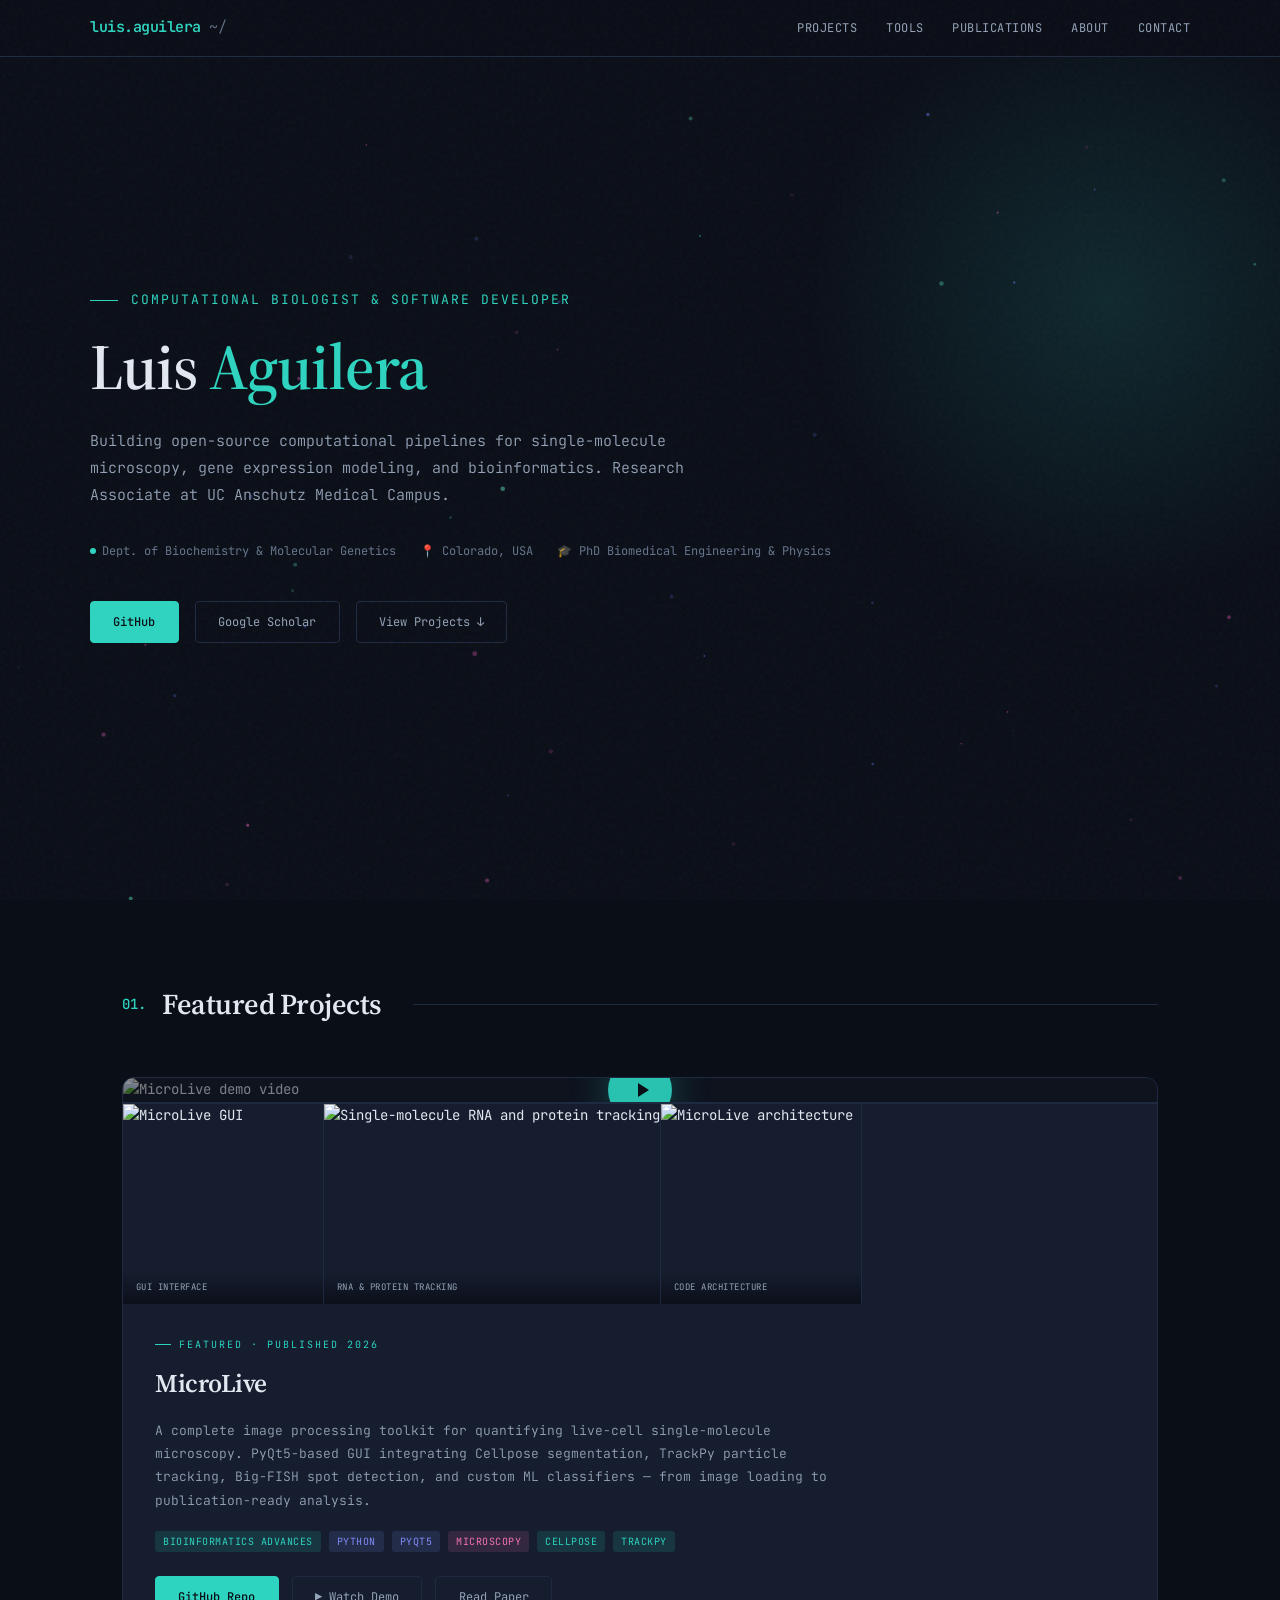
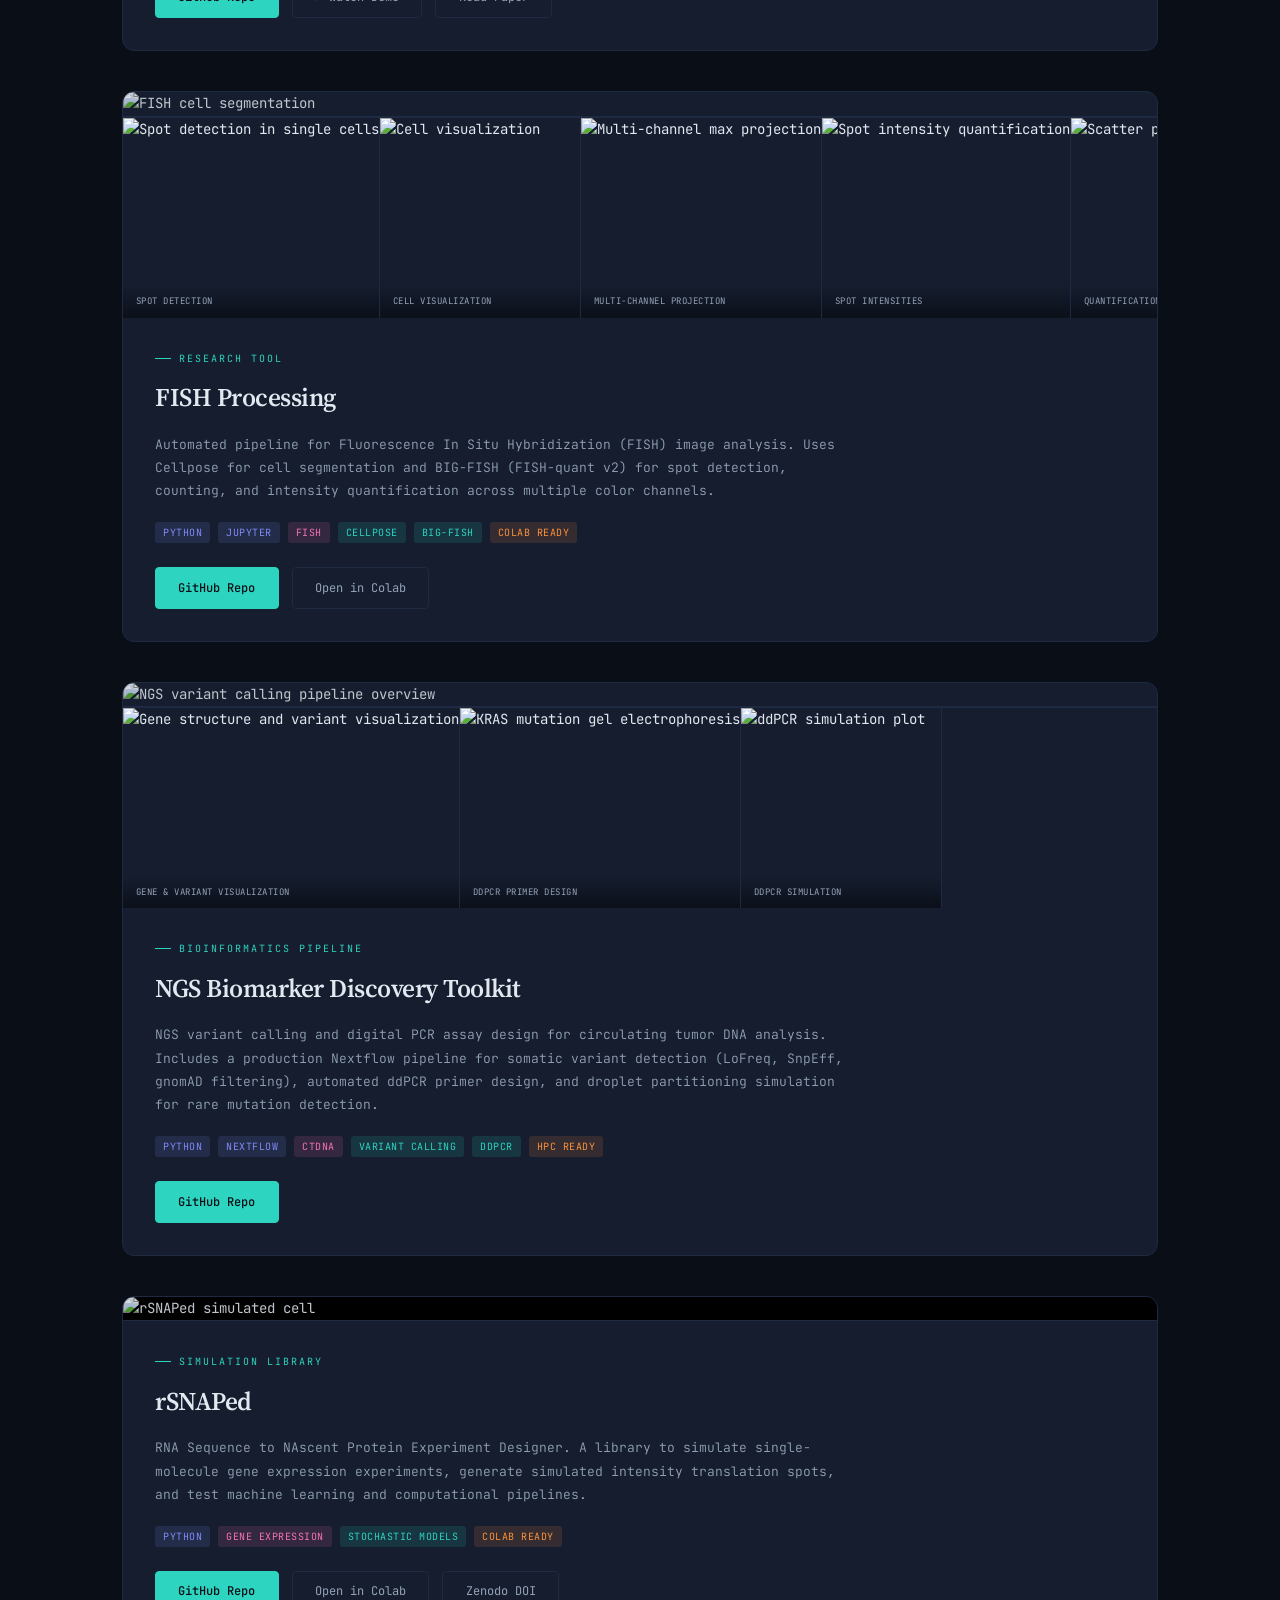
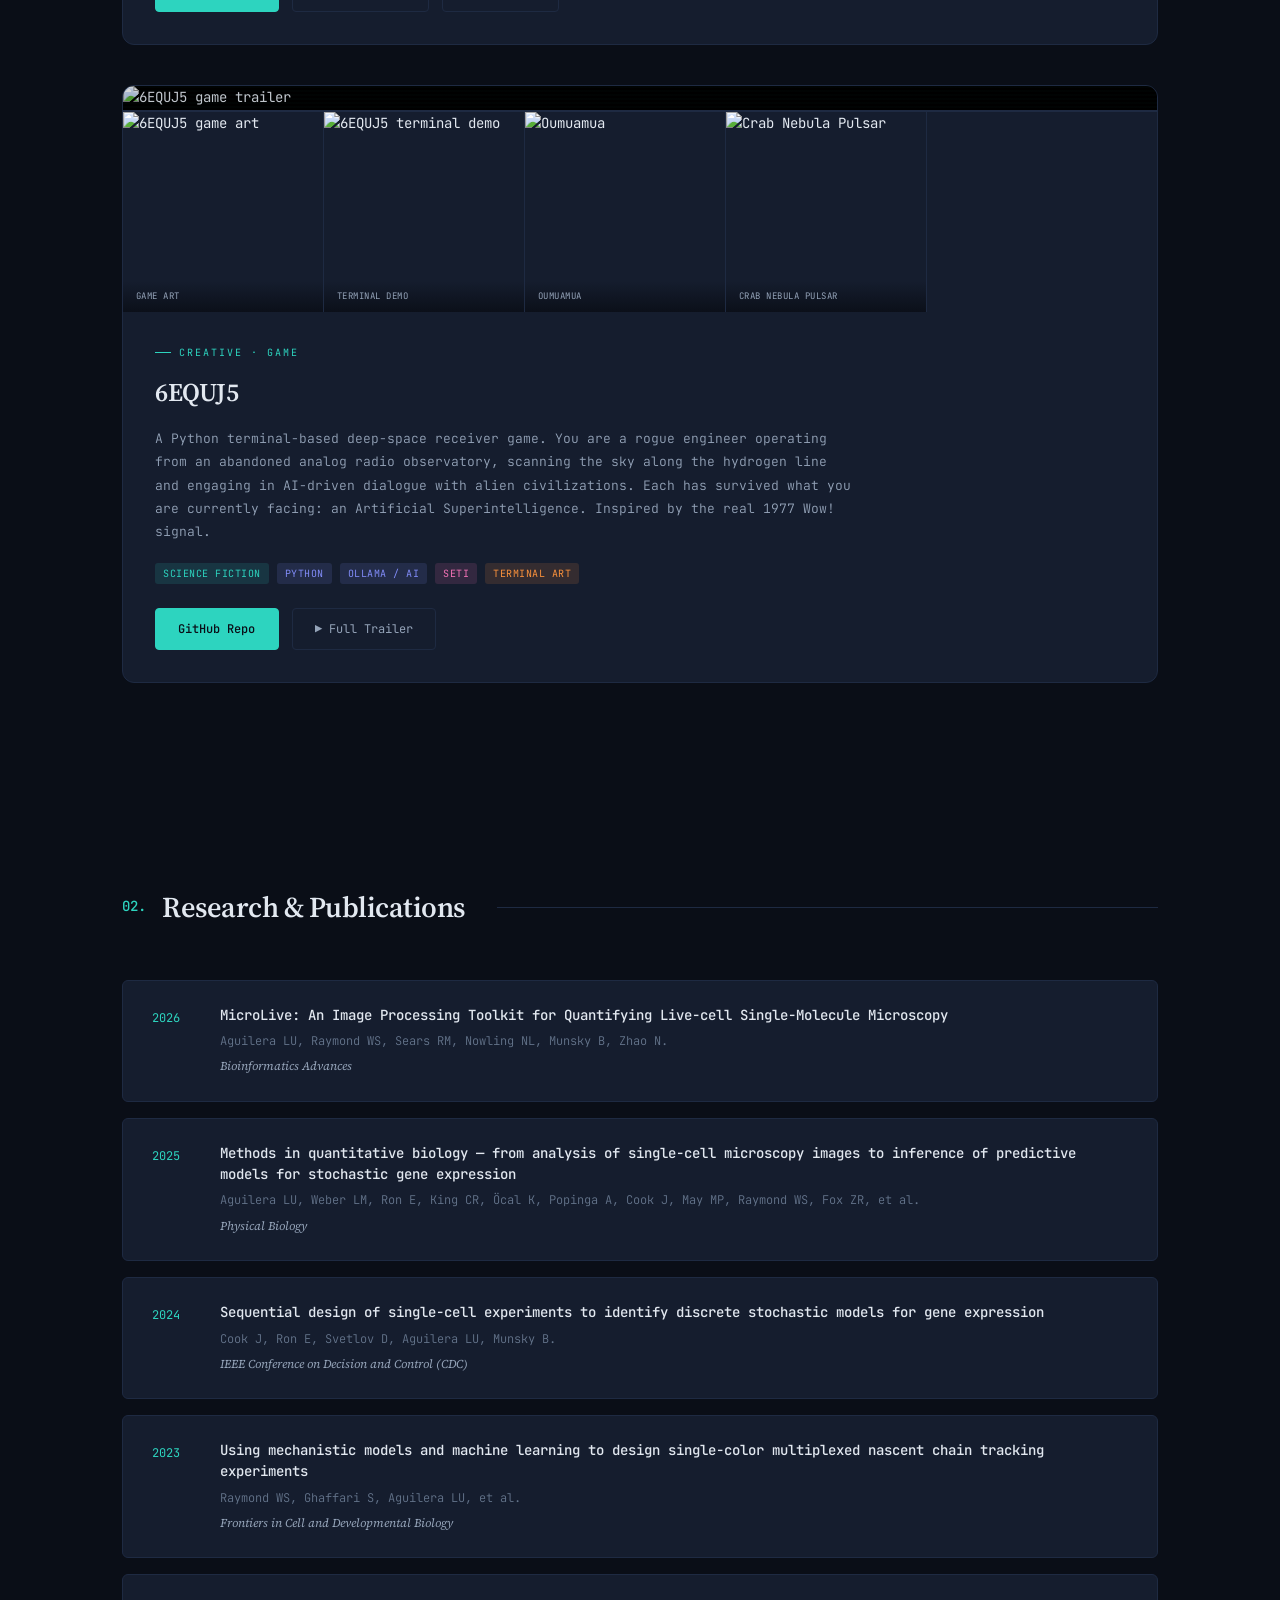
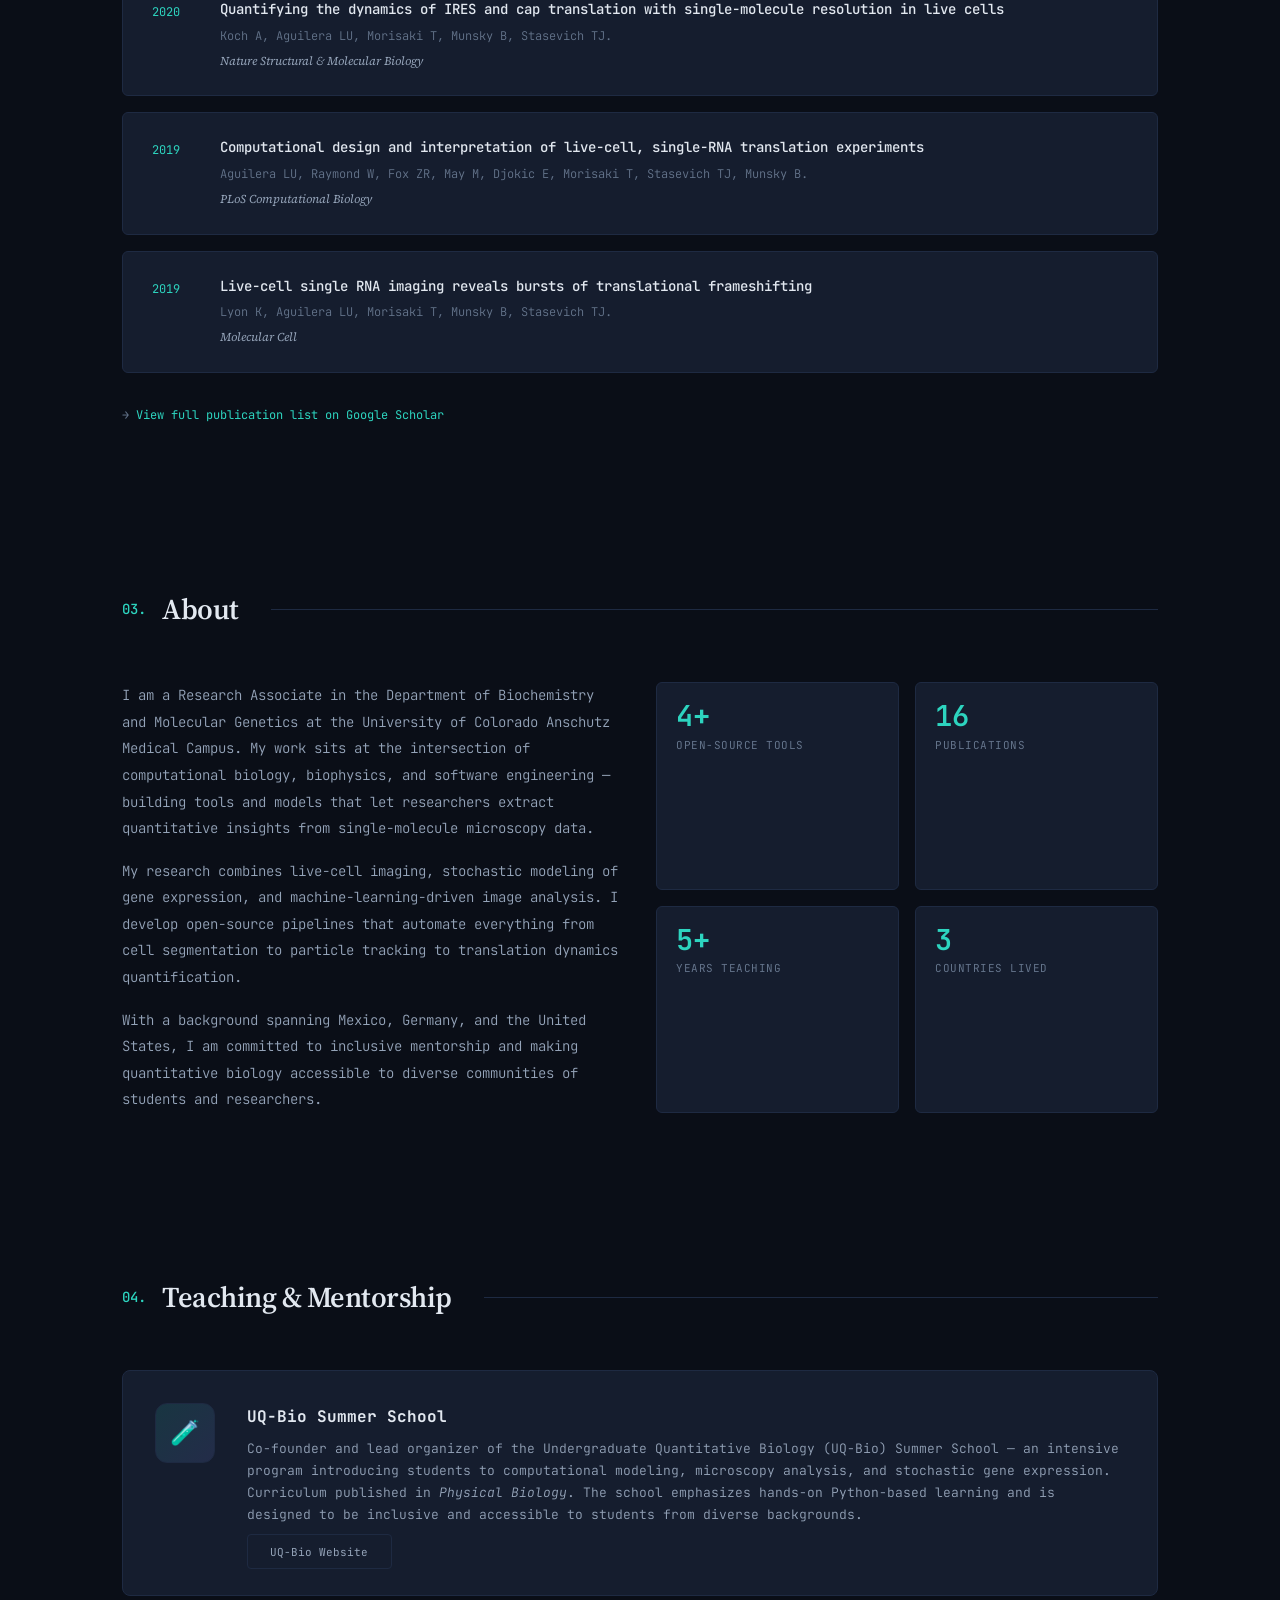
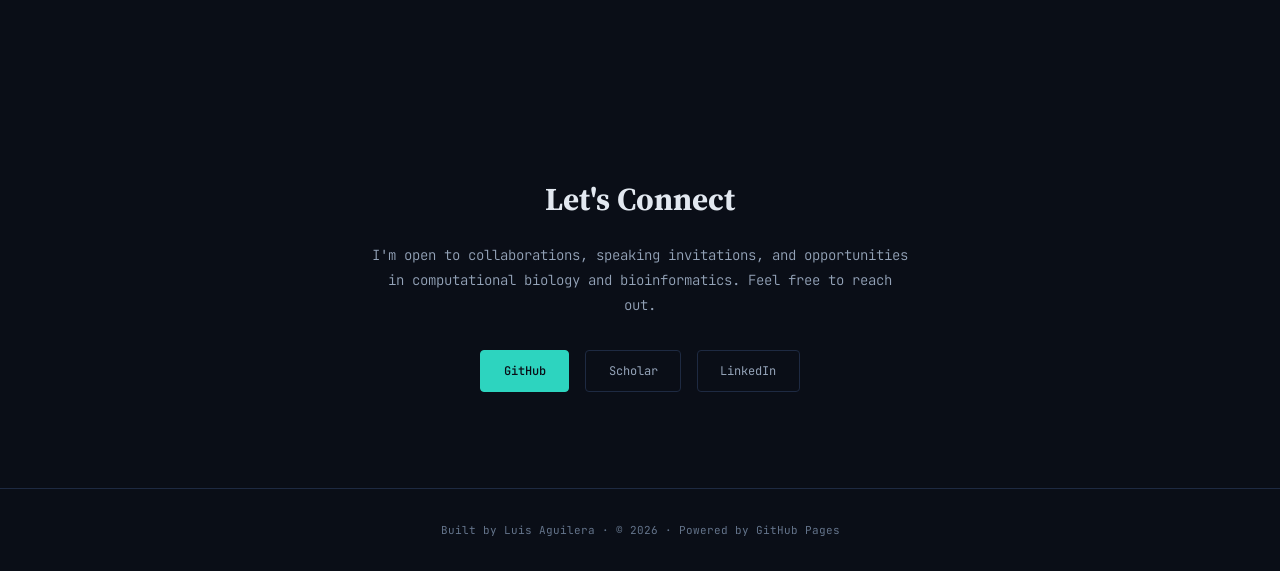
==== commit ffd79563: "security hardening: add rel=noopener noreferrer, robots.txt, 404.html" ====
--- a/index.html
+++ b/index.html
@@ -401,8 +401,8 @@
         <span>🎓 PhD Biomedical Engineering & Physics</span>
       </div>
       <div class="links fade-in delay-4">
-        <a href="https://github.com/luisub" class="btn primary" target="_blank">GitHub</a>
-        <a href="https://scholar.google.com/citations?user=06M4bvMAAAAJ&amp;hl=en" class="btn" target="_blank">Google Scholar</a>
+        <a href="https://github.com/luisub" class="btn primary" target="_blank" rel="noopener noreferrer">GitHub</a>
+        <a href="https://scholar.google.com/citations?user=06M4bvMAAAAJ&amp;hl=en" class="btn" target="_blank" rel="noopener noreferrer">Google Scholar</a>
         <a href="#projects" class="btn">View Projects ↓</a>
       </div>
     </div>
@@ -458,9 +458,9 @@
           <span class="tag accent">TrackPy</span>
         </div>
         <div class="project-actions">
-          <a href="https://github.com/ningzhaoAnschutz/microlive" class="btn primary" target="_blank">GitHub Repo</a>
+          <a href="https://github.com/ningzhaoAnschutz/microlive" class="btn primary" target="_blank" rel="noopener noreferrer">GitHub Repo</a>
           <a href="#" class="btn" onclick="openVideoModal(); return false;">▶ Watch Demo</a>
-          <a href="https://doi.org/10.1093/bioadv/vbag095" class="btn" target="_blank">Read Paper</a>
+          <a href="https://doi.org/10.1093/bioadv/vbag095" class="btn" target="_blank" rel="noopener noreferrer">Read Paper</a>
         </div>
       </div>
     </div>
@@ -521,8 +521,8 @@
           <span class="tag orange">Colab Ready</span>
         </div>
         <div class="project-actions">
-          <a href="https://github.com/MunskyGroup/FISH_Processing" class="btn primary" target="_blank">GitHub Repo</a>
-          <a href="https://colab.research.google.com/drive/1CQx4e5MQ0ZsZSQgqtLzVVh53dAg4uaQj?usp=sharing" class="btn" target="_blank">Open in Colab</a>
+          <a href="https://github.com/MunskyGroup/FISH_Processing" class="btn primary" target="_blank" rel="noopener noreferrer">GitHub Repo</a>
+          <a href="https://colab.research.google.com/drive/1CQx4e5MQ0ZsZSQgqtLzVVh53dAg4uaQj?usp=sharing" class="btn" target="_blank" rel="noopener noreferrer">Open in Colab</a>
         </div>
       </div>
     </div>
@@ -563,7 +563,7 @@
           <span class="tag orange">HPC Ready</span>
         </div>
         <div class="project-actions">
-          <a href="https://github.com/luisub/NGS_biomarker_discovery_toolkit" class="btn primary" target="_blank">GitHub Repo</a>
+          <a href="https://github.com/luisub/NGS_biomarker_discovery_toolkit" class="btn primary" target="_blank" rel="noopener noreferrer">GitHub Repo</a>
         </div>
       </div>
     </div>
@@ -588,9 +588,9 @@
           <span class="tag orange">Colab Ready</span>
         </div>
         <div class="project-actions">
-          <a href="https://github.com/MunskyGroup/rsnaped" class="btn primary" target="_blank">GitHub Repo</a>
-          <a href="https://colab.research.google.com/drive/1ABxBfqsmDtv8dORBUhvFcg5Xqdy-OoaE?usp=sharing" class="btn" target="_blank">Open in Colab</a>
-          <a href="https://doi.org/10.5281/zenodo.6967555" class="btn" target="_blank">Zenodo DOI</a>
+          <a href="https://github.com/MunskyGroup/rsnaped" class="btn primary" target="_blank" rel="noopener noreferrer">GitHub Repo</a>
+          <a href="https://colab.research.google.com/drive/1ABxBfqsmDtv8dORBUhvFcg5Xqdy-OoaE?usp=sharing" class="btn" target="_blank" rel="noopener noreferrer">Open in Colab</a>
+          <a href="https://doi.org/10.5281/zenodo.6967555" class="btn" target="_blank" rel="noopener noreferrer">Zenodo DOI</a>
         </div>
       </div>
     </div>
@@ -637,8 +637,8 @@
           <span class="tag orange">Terminal Art</span>
         </div>
         <div class="project-actions">
-          <a href="https://github.com/luisub/6EQUJ5" class="btn primary" target="_blank">GitHub Repo</a>
-          <a href="https://github.com/luisub/6EQUJ5/blob/main/docs/trailer_final.mp4" class="btn" target="_blank">▶ Full Trailer</a>
+          <a href="https://github.com/luisub/6EQUJ5" class="btn primary" target="_blank" rel="noopener noreferrer">GitHub Repo</a>
+          <a href="https://github.com/luisub/6EQUJ5/blob/main/docs/trailer_final.mp4" class="btn" target="_blank" rel="noopener noreferrer">▶ Full Trailer</a>
         </div>
       </div>
     </div>
@@ -716,7 +716,7 @@
         </div>
       </div>
       <p style="color: var(--text-muted); font-size: 12px; margin-top: 1rem;">
-        → <a href="https://scholar.google.com/citations?user=06M4bvMAAAAJ&amp;hl=en" target="_blank">View full publication list on Google Scholar</a>
+        → <a href="https://scholar.google.com/citations?user=06M4bvMAAAAJ&amp;hl=en" target="_blank" rel="noopener noreferrer">View full publication list on Google Scholar</a>
       </p>
     </div>
   </section>
@@ -787,7 +787,7 @@
           and is designed to be inclusive and accessible to students from diverse backgrounds.
         </p>
         <div style="margin-top: 0.8rem;">
-          <a href="https://q-bio.org/wp/uqbio/" class="btn" target="_blank" style="font-size: 11px;">UQ-Bio Website</a>
+          <a href="https://q-bio.org/wp/uqbio/" class="btn" target="_blank" rel="noopener noreferrer" style="font-size: 11px;">UQ-Bio Website</a>
         </div>
       </div>
     </div>
@@ -801,9 +801,9 @@
       computational biology and bioinformatics. Feel free to reach out.
     </p>
     <div class="contact-links fade-in delay-2">
-      <a href="https://github.com/luisub" class="btn primary" target="_blank">GitHub</a>
-      <a href="https://scholar.google.com/citations?user=06M4bvMAAAAJ&amp;hl=en" class="btn" target="_blank">Scholar</a>
-      <a href="https://www.linkedin.com/in/luis-aguilera/" class="btn" target="_blank">LinkedIn</a>
+      <a href="https://github.com/luisub" class="btn primary" target="_blank" rel="noopener noreferrer">GitHub</a>
+      <a href="https://scholar.google.com/citations?user=06M4bvMAAAAJ&amp;hl=en" class="btn" target="_blank" rel="noopener noreferrer">Scholar</a>
+      <a href="https://www.linkedin.com/in/luis-aguilera/" class="btn" target="_blank" rel="noopener noreferrer">LinkedIn</a>
     </div>
   </section>
 
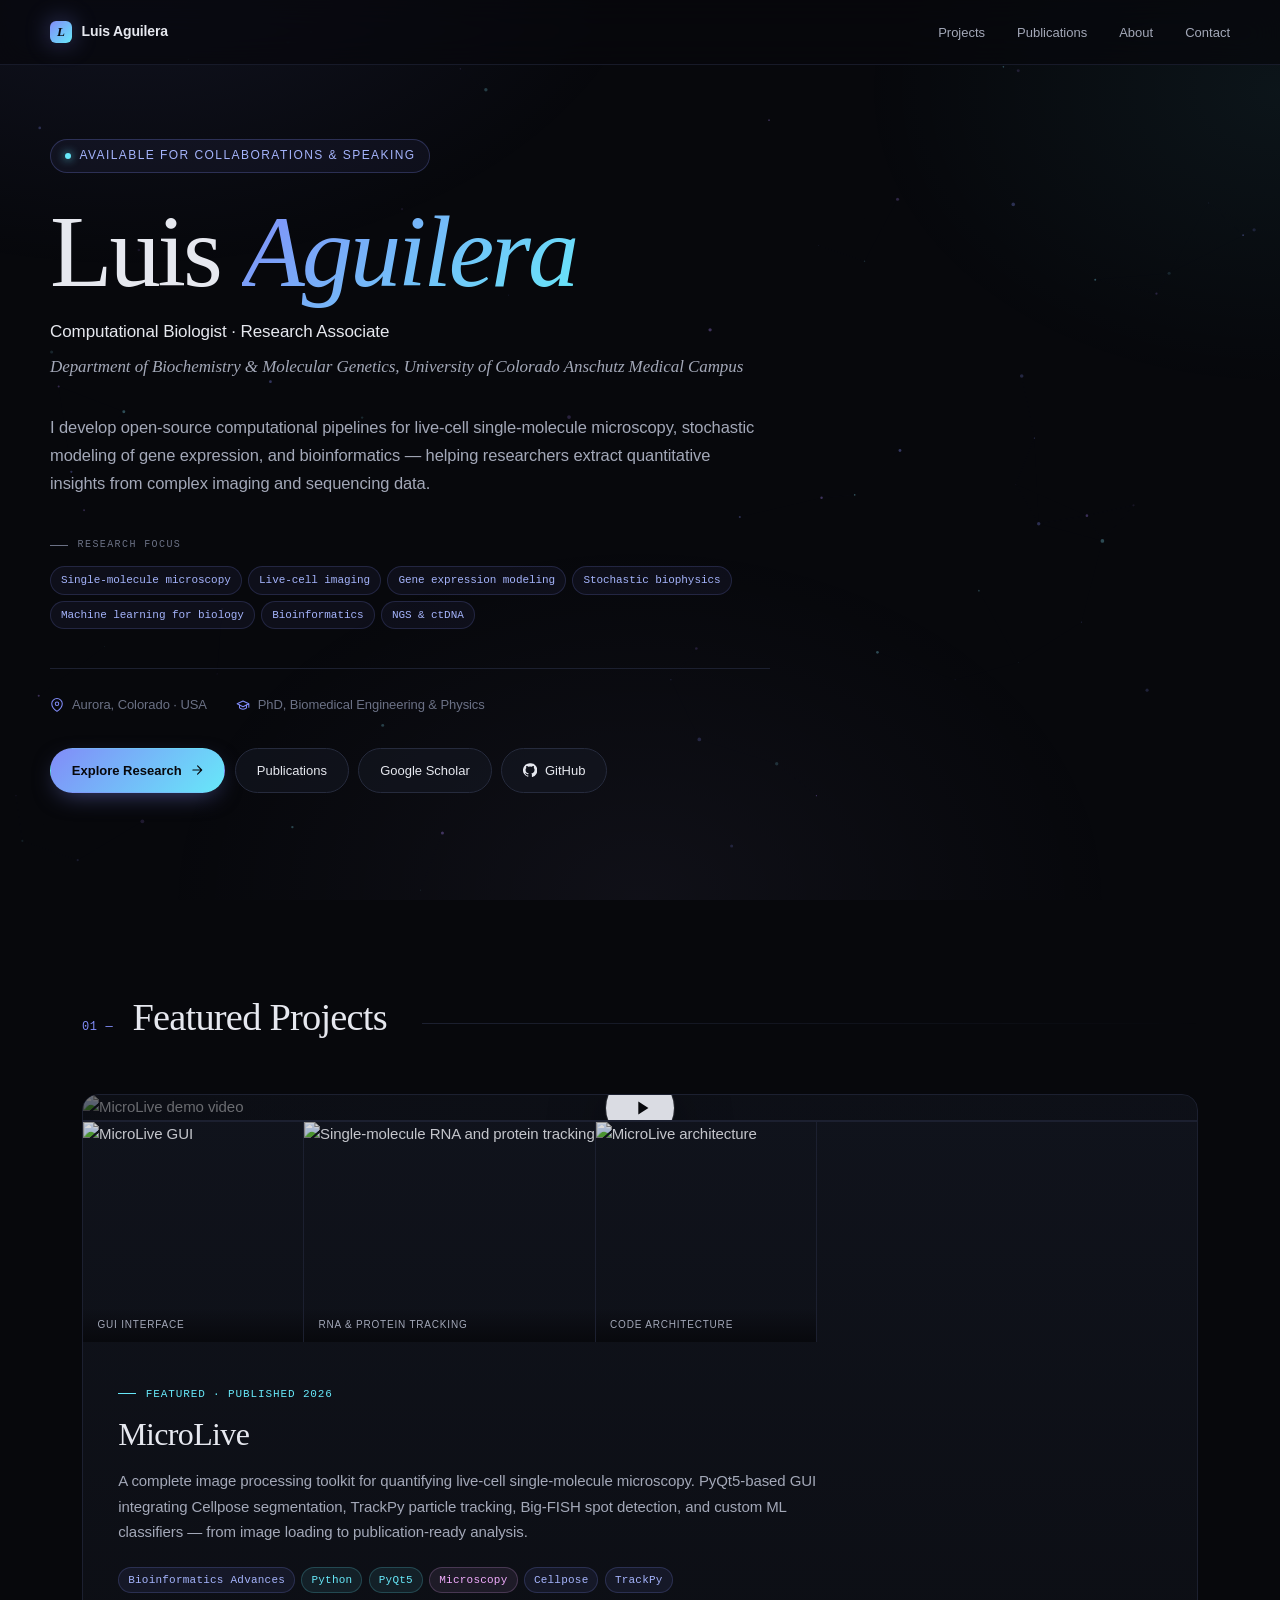
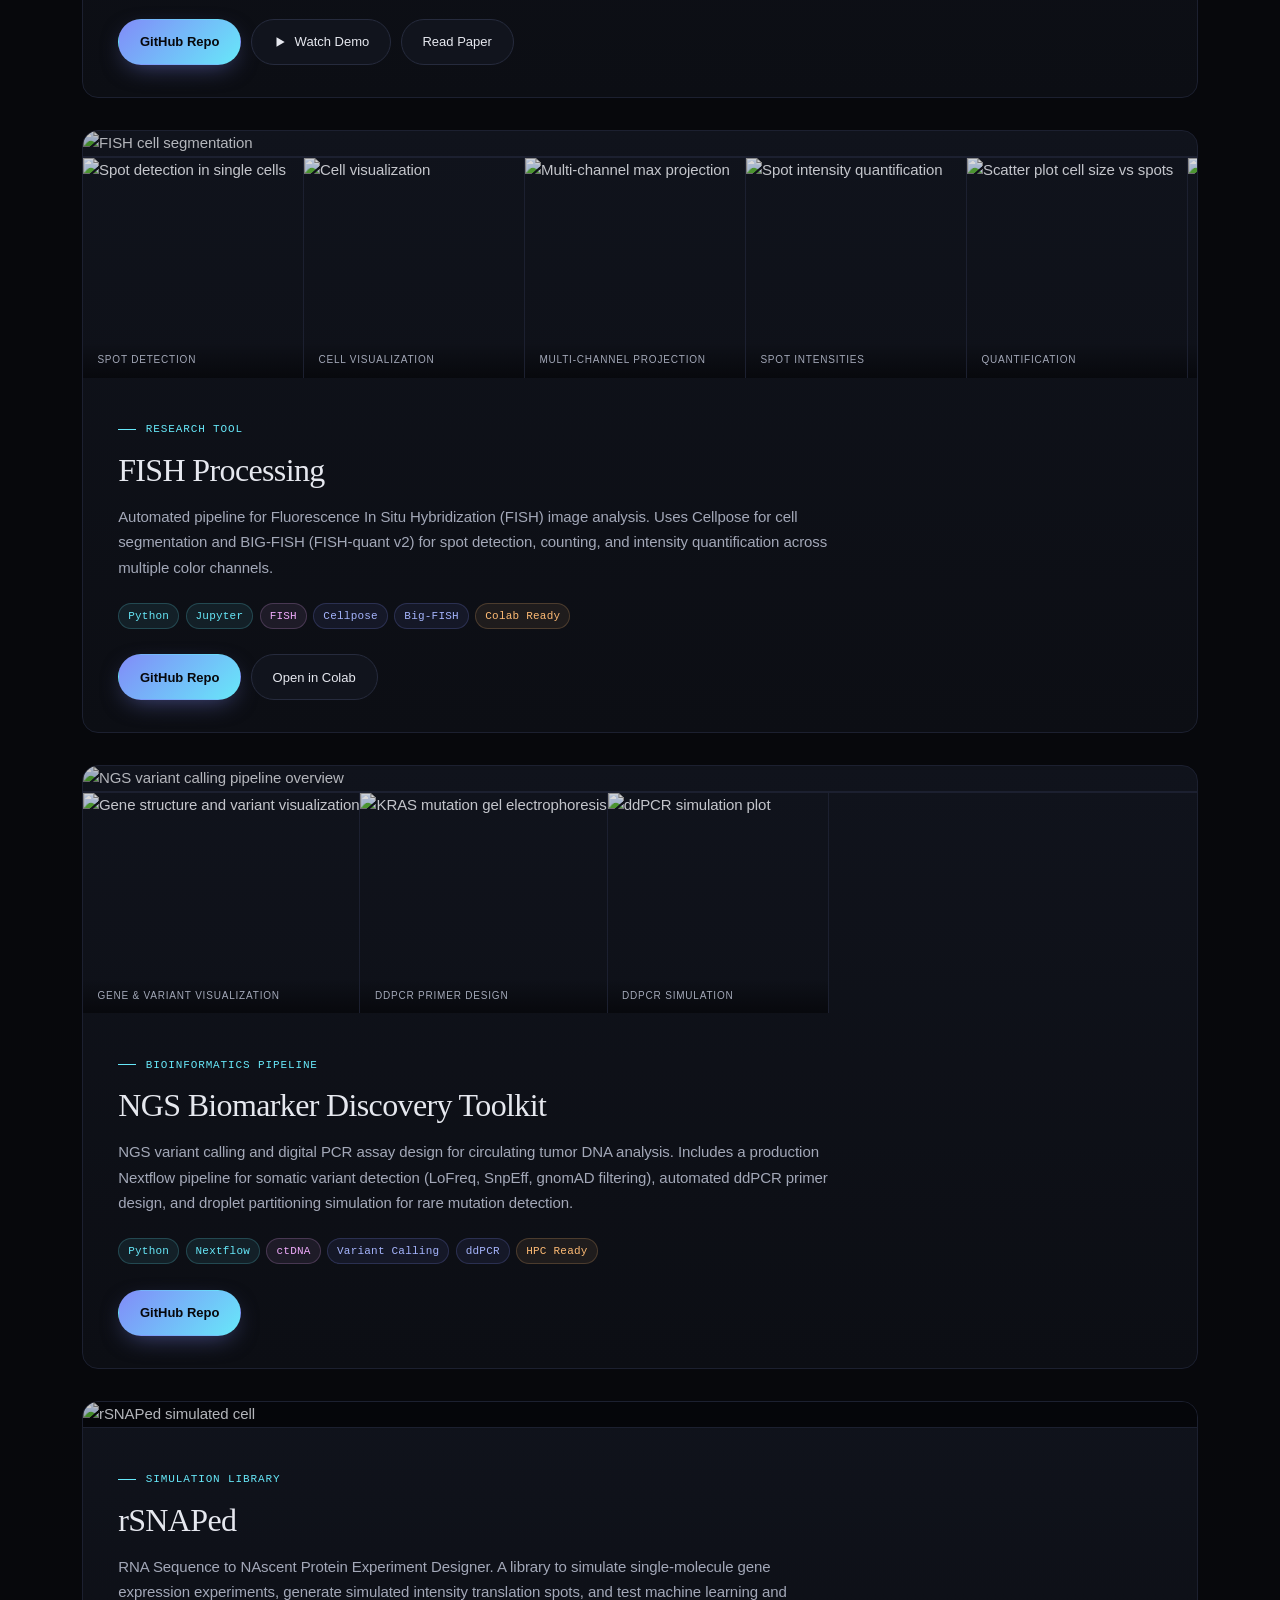
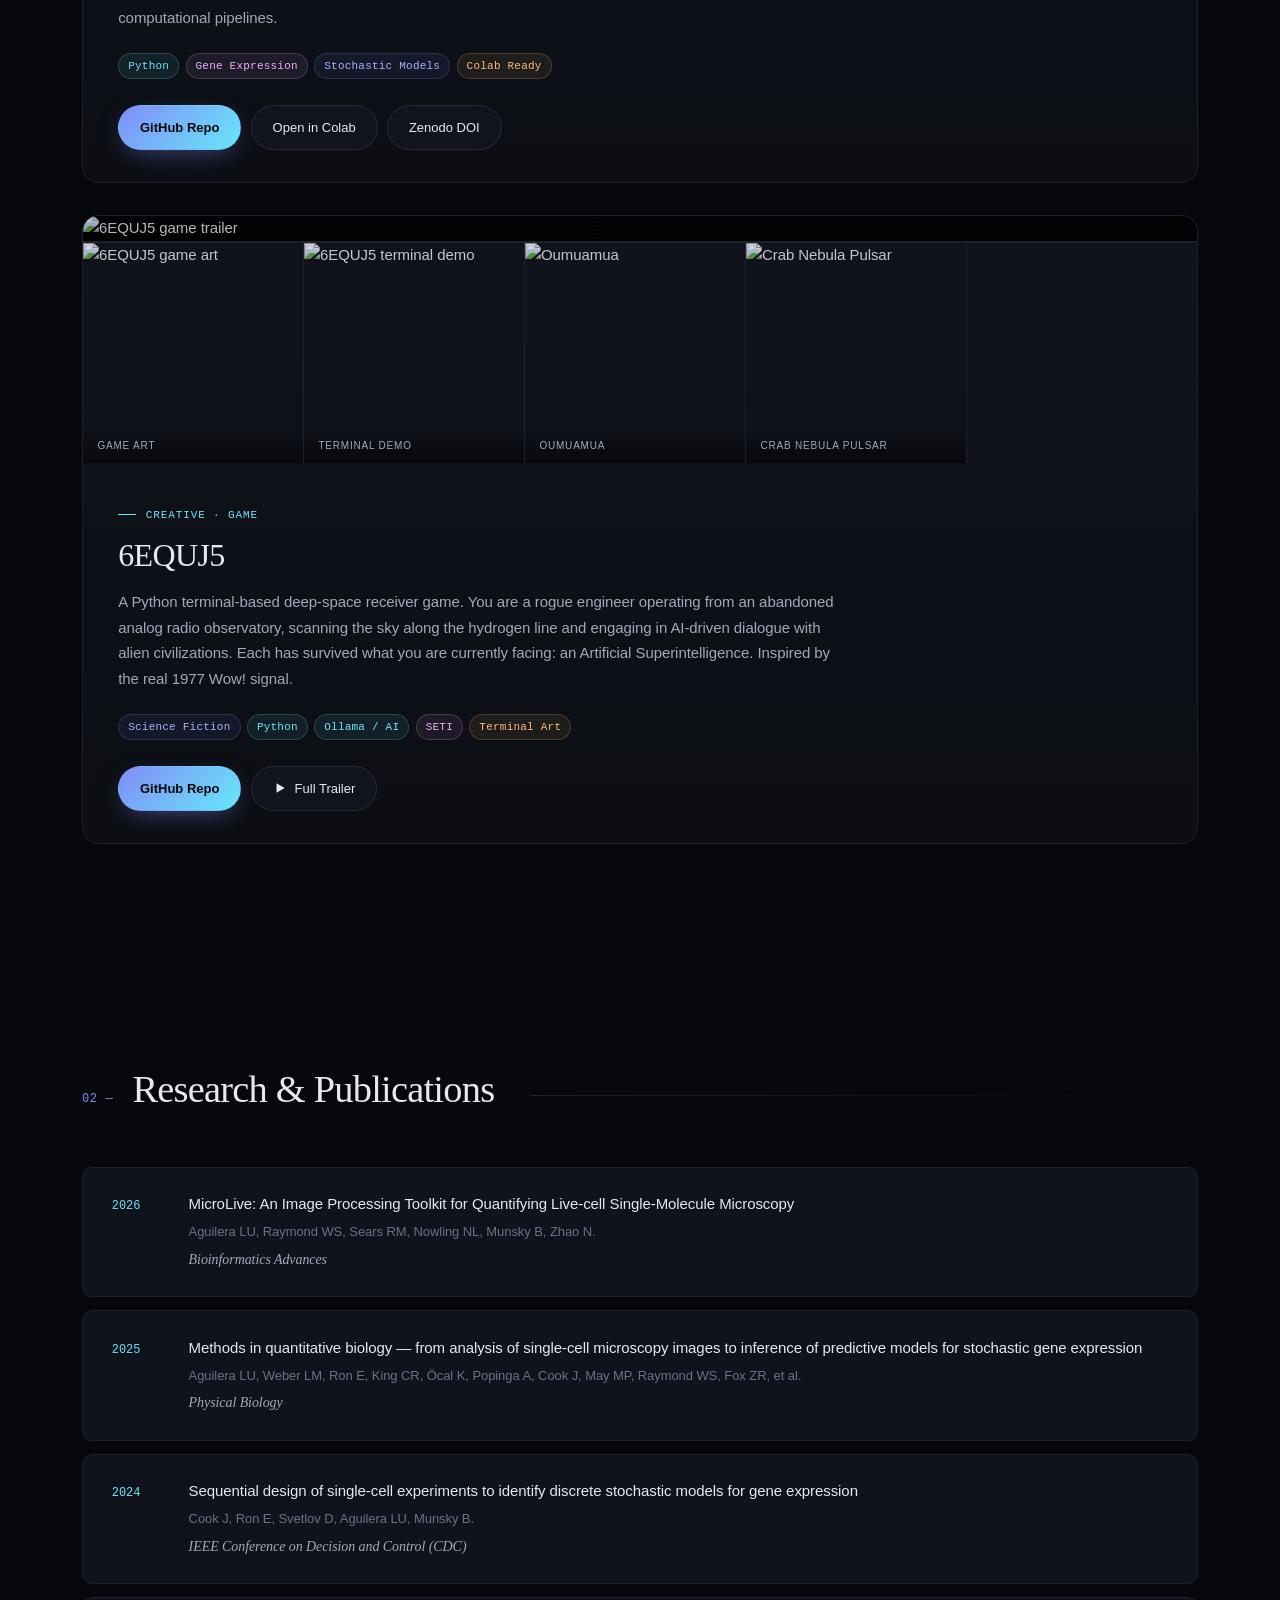
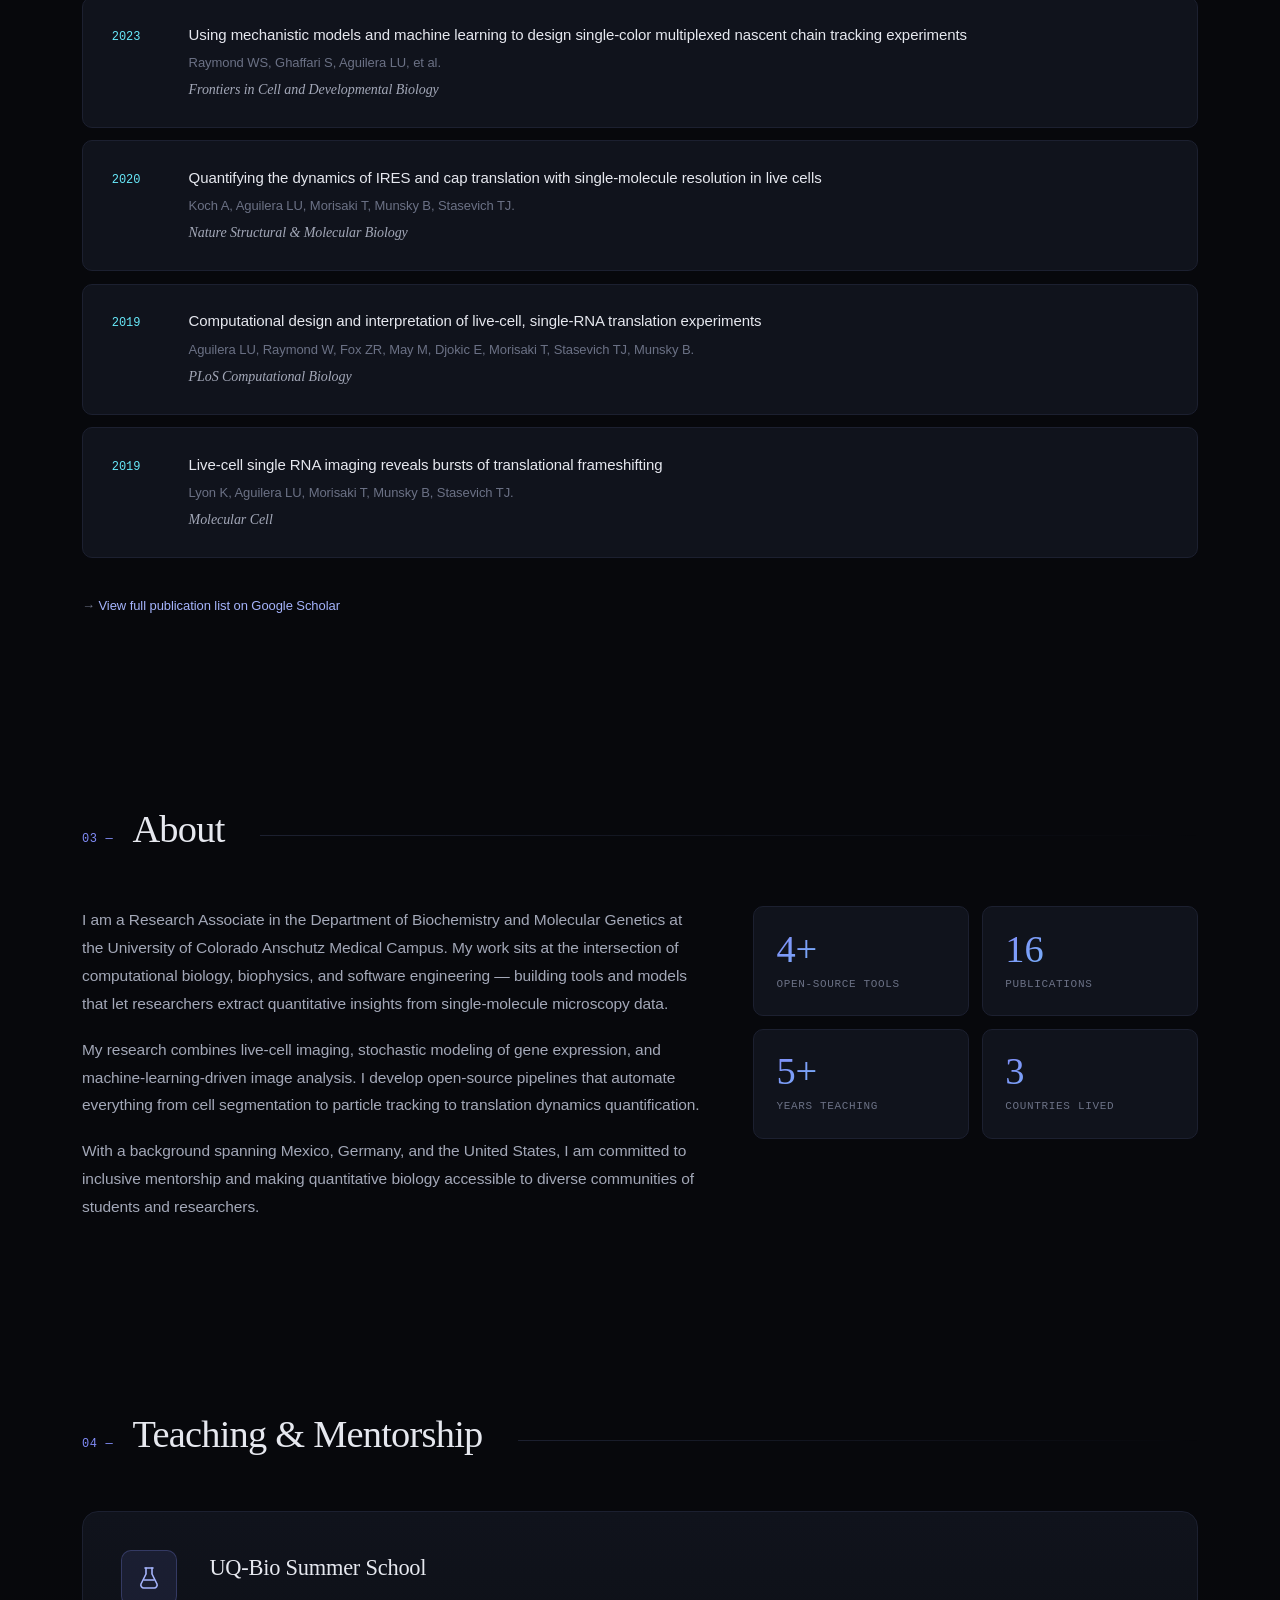
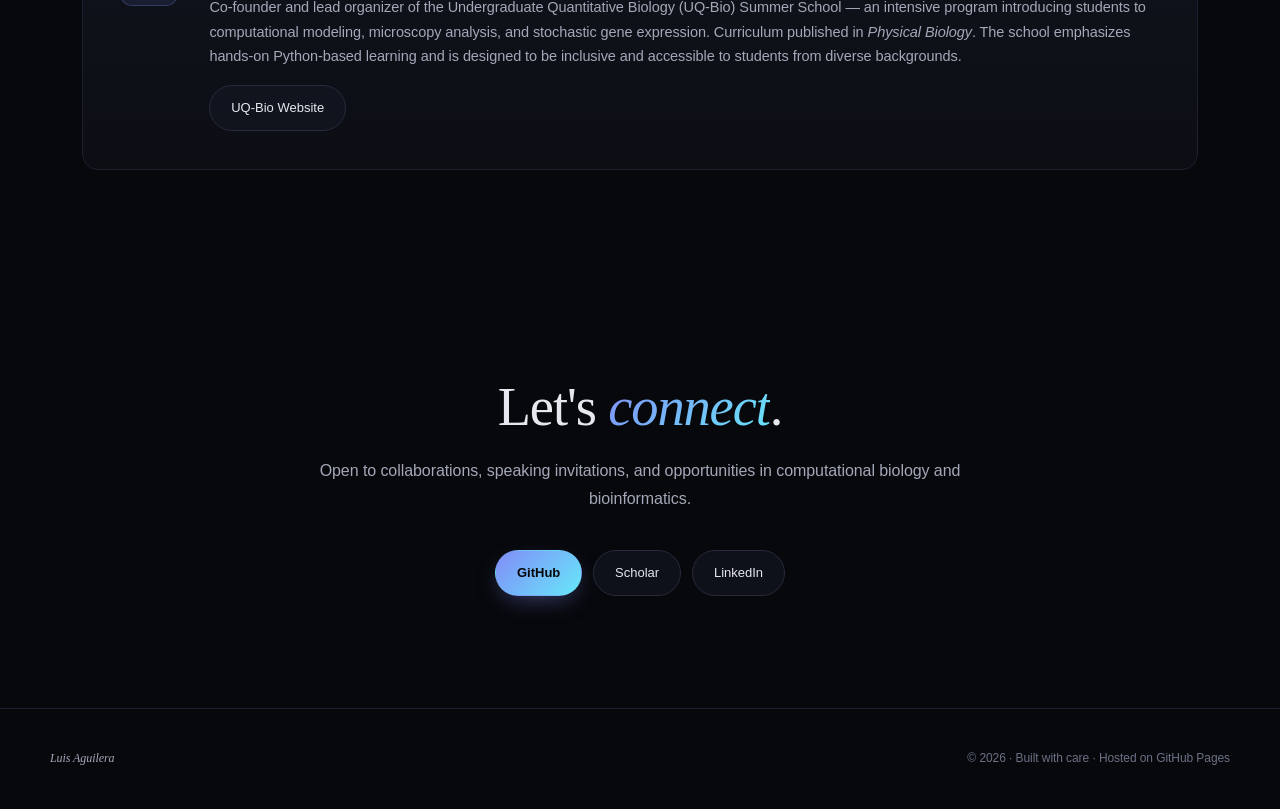
==== commit f1af90e5: "misc" ====
--- a/index.html
+++ b/index.html
@@ -5,196 +5,363 @@
   <meta name="viewport" content="width=device-width, initial-scale=1.0" />
   <title>Luis Aguilera — Computational Biologist & Software Developer</title>
   <meta name="description" content="Research Associate at UC Anschutz Medical Campus. Building computational tools for single-molecule microscopy, gene expression, and bioinformatics." />
+  <meta http-equiv="Content-Security-Policy" content="default-src 'self'; script-src 'self' 'unsafe-inline'; style-src 'self' 'unsafe-inline' https://fonts.googleapis.com; font-src 'self' https://fonts.gstatic.com; img-src 'self' data: https://raw.githubusercontent.com https://github.com https://img.youtube.com https://i.ytimg.com; frame-src https://www.youtube-nocookie.com; connect-src 'self'; form-action 'self'; base-uri 'self'; object-src 'none'; upgrade-insecure-requests" />
+  <meta name="referrer" content="strict-origin-when-cross-origin" />
   <link rel="preconnect" href="https://fonts.googleapis.com" />
   <link rel="preconnect" href="https://fonts.gstatic.com" crossorigin />
-  <link href="https://fonts.googleapis.com/css2?family=JetBrains+Mono:wght@300;400;500;600;700&family=Source+Serif+4:ital,wght@0,300;0,400;0,600;1,400&display=swap" rel="stylesheet" />
+  <link href="https://fonts.googleapis.com/css2?family=Inter:wght@300;400;500;600;700&family=Instrument+Serif:ital@0;1&family=JetBrains+Mono:wght@400;500&display=swap" rel="stylesheet" />
   <style>
     :root {
-      --bg-primary: #0a0e17;
-      --bg-secondary: #111827;
-      --bg-card: #151d2e;
-      --bg-card-hover: #1a2540;
-      --border: #1e2a42;
-      --border-accent: #2dd4bf33;
-      --text-primary: #e2e8f0;
-      --text-secondary: #94a3b8;
-      --text-muted: #64748b;
-      --accent: #2dd4bf;
-      --accent-dim: #2dd4bf22;
-      --accent-secondary: #818cf8;
-      --accent-warm: #f472b6;
-      --accent-orange: #fb923c;
-      --mono: 'JetBrains Mono', 'Fira Code', monospace;
-      --serif: 'Source Serif 4', Georgia, serif;
-      --glow: 0 0 30px #2dd4bf15;
+      /* Surfaces — deep, cool, slightly cyan-shifted dark */
+      --bg-primary:    #07080c;
+      --bg-secondary:  #0c0e14;
+      --bg-card:       #10131c;
+      --bg-card-hover: #151926;
+      --bg-elevated:   #161a26;
+
+      /* Borders — subtle, with optional accent glow */
+      --border:        #1c2030;
+      --border-strong: #262b3d;
+      --border-accent: rgba(129, 140, 248, 0.28);
+
+      /* Text */
+      --text-primary:   #e6e8ef;
+      --text-secondary: #a3a8b8;
+      --text-muted:     #6b7185;
+      --text-faint:     #4b5066;
+
+      /* Accents — refined indigo → cyan */
+      --accent:          #818cf8;
+      --accent-bright:   #a5b4fc;
+      --accent-cyan:     #67e8f9;
+      --accent-violet:   #c4b5fd;
+      --accent-warm:     #f0abfc;
+      --accent-orange:   #fdba74;
+      --accent-dim:      rgba(129, 140, 248, 0.14);
+      --accent-dim-2:    rgba(103, 232, 249, 0.12);
+
+      /* Type */
+      --sans:  'Inter', -apple-system, BlinkMacSystemFont, 'Segoe UI', sans-serif;
+      --serif: 'Instrument Serif', 'Source Serif 4', Georgia, serif;
+      --mono:  'JetBrains Mono', 'Fira Code', monospace;
+
+      /* Effects */
+      --glow-soft:  0 0 60px rgba(129, 140, 248, 0.10);
+      --glow-card:  0 30px 80px -20px rgba(0, 0, 0, 0.6), 0 0 0 1px rgba(129, 140, 248, 0.06);
+      --gradient-accent: linear-gradient(135deg, #818cf8 0%, #67e8f9 100%);
+      --radius-sm: 6px;
+      --radius:    10px;
+      --radius-lg: 16px;
     }
 
     *, *::before, *::after { margin: 0; padding: 0; box-sizing: border-box; }
     html { scroll-behavior: smooth; }
 
     body {
-      font-family: var(--mono);
+      font-family: var(--sans);
       background: var(--bg-primary);
       color: var(--text-primary);
-      line-height: 1.7;
-      font-size: 14px;
+      line-height: 1.65;
+      font-size: 15px;
+      font-weight: 400;
+      letter-spacing: -0.005em;
       overflow-x: hidden;
-    }
-
-    /* Noise overlay */
+      -webkit-font-smoothing: antialiased;
+      -moz-osx-font-smoothing: grayscale;
+    }
+
+    /* Ambient background — soft directional gradients, no noise */
     body::before {
       content: '';
-      position: fixed;
-      inset: 0;
-      background-image: url("data:image/svg+xml,%3Csvg viewBox='0 0 256 256' xmlns='http://www.w3.org/2000/svg'%3E%3Cfilter id='n'%3E%3CfeTurbulence type='fractalNoise' baseFrequency='0.9' numOctaves='4' stitchTiles='stitch'/%3E%3C/filter%3E%3Crect width='100%25' height='100%25' filter='url(%23n)' opacity='0.03'/%3E%3C/svg%3E");
+      position: fixed; inset: 0;
+      background:
+        radial-gradient(900px 600px at 10% -10%, rgba(129, 140, 248, 0.10), transparent 60%),
+        radial-gradient(700px 500px at 100% 10%, rgba(103, 232, 249, 0.06), transparent 60%),
+        radial-gradient(800px 600px at 50% 100%, rgba(196, 181, 253, 0.05), transparent 60%);
       pointer-events: none;
-      z-index: 9999;
-    }
-
-    a { color: var(--accent); text-decoration: none; transition: color 0.2s; }
-    a:hover { color: var(--accent-secondary); }
+      z-index: 0;
+    }
+
+    a { color: var(--accent-bright); text-decoration: none; transition: color 0.2s; }
+    a:hover { color: var(--accent-cyan); }
+
+    ::selection { background: rgba(129, 140, 248, 0.3); color: #fff; }
 
     /* ─── NAV ─── */
     nav {
       position: fixed; top: 0; left: 0; right: 0; z-index: 100;
-      background: #0a0e17e6; backdrop-filter: blur(12px);
-      border-bottom: 1px solid var(--border); padding: 0 2rem;
+      background: rgba(7, 8, 12, 0.72);
+      backdrop-filter: saturate(140%) blur(16px);
+      -webkit-backdrop-filter: saturate(140%) blur(16px);
+      border-bottom: 1px solid rgba(28, 32, 48, 0.8);
+      padding: 0 2rem;
     }
     nav .nav-inner {
-      max-width: 1100px; margin: 0 auto; display: flex;
-      align-items: center; justify-content: space-between; height: 56px;
-    }
-    nav .logo { font-weight: 600; font-size: 15px; color: var(--accent); letter-spacing: -0.5px; }
-    nav .logo span { color: var(--text-muted); font-weight: 300; }
-    nav ul { list-style: none; display: flex; gap: 1.8rem; }
+      max-width: 1180px; margin: 0 auto; display: flex;
+      align-items: center; justify-content: space-between; height: 64px;
+    }
+    nav .logo {
+      font-family: var(--sans); font-weight: 600; font-size: 14px;
+      color: var(--text-primary); letter-spacing: -0.01em;
+      display: flex; align-items: center; gap: 0.6rem;
+    }
+    nav .logo .mark {
+      width: 22px; height: 22px; border-radius: 6px;
+      background: var(--gradient-accent);
+      display: inline-flex; align-items: center; justify-content: center;
+      font-family: var(--serif); font-style: italic; color: #07080c;
+      font-size: 13px; font-weight: 600;
+      box-shadow: 0 0 24px rgba(129, 140, 248, 0.4);
+    }
+    nav .logo .dim { color: var(--text-muted); font-weight: 400; }
+    nav ul { list-style: none; display: flex; gap: 2rem; }
     nav ul li a {
-      color: var(--text-secondary); font-size: 12px; letter-spacing: 0.5px;
-      text-transform: uppercase; transition: color 0.2s;
-    }
-    nav ul li a:hover { color: var(--accent); }
+      color: var(--text-secondary); font-size: 13px; font-weight: 450;
+      letter-spacing: 0; text-transform: none; transition: color 0.2s;
+    }
+    nav ul li a:hover { color: var(--text-primary); }
 
     /* ─── HERO ─── */
     .hero {
       min-height: 100vh; display: flex; align-items: center;
-      padding: 6rem 2rem 4rem; position: relative;
-    }
-    .hero::before {
-      content: ''; position: absolute; top: 0; right: -10%;
-      width: 600px; height: 600px;
-      background: radial-gradient(circle, var(--accent-dim) 0%, transparent 70%);
-      pointer-events: none;
+      padding: 7rem 2rem 5rem; position: relative;
     }
     #particle-canvas {
       position: absolute; top: 0; left: 0; width: 100%; height: 100%;
-      pointer-events: none; z-index: 0;
-    }
-    .hero-inner { max-width: 1100px; margin: 0 auto; width: 100%; position: relative; z-index: 1; }
-    .hero .greeting {
-      font-size: 13px; color: var(--accent); letter-spacing: 2px;
-      text-transform: uppercase; margin-bottom: 1.2rem;
-      display: flex; align-items: center; gap: 0.8rem;
-    }
-    .hero .greeting::before {
-      content: ''; display: inline-block; width: 28px; height: 1px; background: var(--accent);
+      pointer-events: none; z-index: 0; opacity: 0.55;
+    }
+    .hero-inner {
+      max-width: 1180px; margin: 0 auto; width: 100%;
+      position: relative; z-index: 1;
+    }
+    .hero .eyebrow {
+      display: inline-flex; align-items: center; gap: 0.55rem;
+      font-size: 12px; color: var(--accent-bright);
+      letter-spacing: 0.12em; text-transform: uppercase;
+      padding: 0.4rem 0.85rem; border-radius: 99px;
+      border: 1px solid rgba(129, 140, 248, 0.25);
+      background: rgba(129, 140, 248, 0.06);
+      margin-bottom: 1.8rem;
+      font-weight: 500;
+    }
+    .hero .eyebrow .pulse {
+      width: 6px; height: 6px; border-radius: 50%;
+      background: var(--accent-cyan);
+      box-shadow: 0 0 10px var(--accent-cyan);
+      animation: pulse 2.4s ease-in-out infinite;
+    }
+    @keyframes pulse {
+      0%, 100% { opacity: 0.5; transform: scale(1); }
+      50% { opacity: 1; transform: scale(1.2); }
     }
     .hero h1 {
-      font-family: var(--serif); font-size: clamp(2.5rem, 5vw, 4rem);
-      font-weight: 600; line-height: 1.15; letter-spacing: -1px; margin-bottom: 1.5rem;
-    }
-    .hero h1 .highlight { color: var(--accent); }
+      font-family: var(--serif);
+      font-size: clamp(3.2rem, 8vw, 6.4rem);
+      font-weight: 400;
+      line-height: 0.98;
+      letter-spacing: -0.03em;
+      margin-bottom: 1rem;
+    }
+    .hero h1 .last {
+      background: var(--gradient-accent);
+      -webkit-background-clip: text; background-clip: text;
+      -webkit-text-fill-color: transparent;
+      font-style: italic;
+    }
+    .hero .role {
+      font-family: var(--sans); font-size: 17px;
+      color: var(--text-primary); font-weight: 500;
+      margin-bottom: 0.4rem; letter-spacing: -0.005em;
+    }
+    .hero .affiliation {
+      font-family: var(--serif); font-size: 17px; font-style: italic;
+      color: var(--text-secondary); margin-bottom: 2rem;
+      max-width: 720px;
+    }
+    .hero .affiliation a {
+      color: var(--text-secondary);
+      border-bottom: 1px solid transparent;
+      transition: border-color 0.2s, color 0.2s;
+    }
+    .hero .affiliation a:hover {
+      color: var(--accent-bright);
+      border-bottom-color: var(--accent-bright);
+    }
     .hero .subtitle {
-      font-size: 15px; color: var(--text-secondary); max-width: 620px;
-      line-height: 1.8; margin-bottom: 2rem; font-weight: 300;
-    }
-    .hero .meta { display: flex; flex-wrap: wrap; gap: 1.5rem; font-size: 12px; color: var(--text-muted); }
-    .hero .meta span { display: flex; align-items: center; gap: 0.4rem; }
-    .hero .meta .dot {
-      width: 6px; height: 6px; border-radius: 50%; background: var(--accent);
-      display: inline-block; animation: pulse 2s ease-in-out infinite;
-    }
-    @keyframes pulse { 0%, 100% { opacity: 0.4; } 50% { opacity: 1; } }
-    .hero .links { margin-top: 2.5rem; display: flex; gap: 1rem; flex-wrap: wrap; }
-
+      font-size: 16.5px; color: var(--text-secondary);
+      max-width: 720px; line-height: 1.7; margin-bottom: 2rem;
+      font-weight: 400; letter-spacing: -0.005em;
+    }
+    .hero .focus-label {
+      font-family: var(--mono); font-size: 10px;
+      color: var(--text-muted); letter-spacing: 0.14em;
+      text-transform: uppercase; font-weight: 500;
+      margin-bottom: 0.8rem;
+      display: inline-flex; align-items: center; gap: 0.6rem;
+    }
+    .hero .focus-label::before {
+      content: ''; width: 18px; height: 1px; background: var(--text-muted);
+    }
+    .hero .focus-tags {
+      display: flex; flex-wrap: wrap; gap: 0.4rem; margin-bottom: 2.4rem;
+      max-width: 720px;
+    }
+    .hero .focus-tags .tag {
+      font-family: var(--mono); font-size: 11px;
+      padding: 4px 10px; border-radius: 99px;
+      background: rgba(129, 140, 248, 0.06);
+      color: var(--accent-bright);
+      border: 1px solid rgba(129, 140, 248, 0.18);
+      font-weight: 500;
+    }
+    .hero .meta {
+      display: flex; flex-wrap: wrap; gap: 0.8rem 1.8rem;
+      font-size: 13px; color: var(--text-muted);
+      padding-top: 1.6rem; border-top: 1px solid var(--border);
+      max-width: 720px;
+    }
+    .hero .meta span {
+      display: inline-flex; align-items: center; gap: 0.5rem;
+    }
+    .hero .meta svg {
+      width: 14px; height: 14px; color: var(--accent);
+      flex-shrink: 0;
+    }
+    .hero .links { margin-top: 2rem; display: flex; gap: 0.6rem; flex-wrap: wrap; }
+
+    /* ─── BUTTONS ─── */
     .btn {
-      padding: 0.6rem 1.4rem; border: 1px solid var(--border); border-radius: 4px;
-      font-family: var(--mono); font-size: 12px; color: var(--text-secondary);
-      transition: all 0.2s; background: transparent; cursor: pointer;
-    }
-    .btn:hover { border-color: var(--accent); color: var(--accent); box-shadow: var(--glow); }
+      display: inline-flex; align-items: center; gap: 0.5rem;
+      padding: 0.7rem 1.3rem; border: 1px solid var(--border-strong);
+      border-radius: 99px;
+      font-family: var(--sans); font-size: 13px; font-weight: 500;
+      color: var(--text-primary);
+      transition: all 0.25s ease;
+      background: rgba(22, 26, 38, 0.5);
+      cursor: pointer;
+      letter-spacing: 0;
+    }
+    .btn:hover {
+      border-color: var(--border-accent);
+      background: rgba(129, 140, 248, 0.08);
+      color: var(--accent-bright);
+      transform: translateY(-1px);
+    }
     .btn.primary {
-      background: var(--accent); color: var(--bg-primary);
-      border-color: var(--accent); font-weight: 500;
-    }
-    .btn.primary:hover { background: #5eead4; box-shadow: 0 0 30px #2dd4bf33; }
+      background: var(--gradient-accent);
+      color: #07080c;
+      border-color: transparent;
+      font-weight: 600;
+      box-shadow: 0 8px 24px -8px rgba(129, 140, 248, 0.5);
+    }
+    .btn.primary:hover {
+      transform: translateY(-1px);
+      box-shadow: 0 12px 32px -8px rgba(129, 140, 248, 0.7);
+      color: #07080c;
+    }
+    .btn svg { width: 14px; height: 14px; flex-shrink: 0; }
 
     /* ─── SECTIONS ─── */
-    section { padding: 5rem 2rem; max-width: 1100px; margin: 0 auto; }
-    .section-header { display: flex; align-items: center; gap: 1rem; margin-bottom: 3rem; }
-    .section-header .num { font-size: 14px; color: var(--accent); font-weight: 500; }
+    section {
+      padding: 6rem 2rem; max-width: 1180px; margin: 0 auto;
+      position: relative; z-index: 1;
+    }
+    .section-header {
+      display: flex; align-items: baseline; gap: 1.2rem; margin-bottom: 3.5rem;
+    }
+    .section-header .num {
+      font-family: var(--mono); font-size: 12px;
+      color: var(--accent); font-weight: 500; letter-spacing: 0.05em;
+    }
     .section-header h2 {
-      font-family: var(--serif); font-size: 1.8rem; font-weight: 600; letter-spacing: -0.5px;
+      font-family: var(--serif); font-size: clamp(1.8rem, 3vw, 2.4rem);
+      font-weight: 400; letter-spacing: -0.02em; line-height: 1.1;
     }
     .section-header::after {
-      content: ''; flex: 1; height: 1px; background: var(--border); margin-left: 1rem;
+      content: ''; flex: 1; height: 1px;
+      background: linear-gradient(90deg, var(--border) 0%, transparent 100%);
+      margin-left: 1rem; transform: translateY(-6px);
     }
 
     /* ═══ PROJECT SHOWCASE ═══ */
     .project-showcase {
-      border: 1px solid var(--border); border-radius: 12px;
-      background: var(--bg-card); overflow: hidden;
-      margin-bottom: 2.5rem; transition: all 0.4s ease;
+      border: 1px solid var(--border);
+      border-radius: var(--radius-lg);
+      background: linear-gradient(180deg, var(--bg-card) 0%, var(--bg-secondary) 100%);
+      overflow: hidden;
+      margin-bottom: 2rem;
+      transition: border-color 0.4s ease, box-shadow 0.4s ease, transform 0.4s ease;
+      position: relative;
+    }
+    .project-showcase::before {
+      content: ''; position: absolute; inset: 0;
+      border-radius: var(--radius-lg); pointer-events: none;
+      background: linear-gradient(135deg, rgba(129, 140, 248, 0.08), transparent 40%);
+      opacity: 0; transition: opacity 0.4s ease;
     }
     .project-showcase:hover {
       border-color: var(--border-accent);
-      box-shadow: 0 20px 60px rgba(0, 0, 0, 0.3), var(--glow);
-    }
-    /* Hero media — full-width image or video at top */
+      box-shadow: var(--glow-card);
+      transform: translateY(-2px);
+    }
+    .project-showcase:hover::before { opacity: 1; }
+
+    /* Hero media */
     .project-hero {
       position: relative; width: 100%; overflow: hidden; cursor: pointer;
       border-bottom: 1px solid var(--border);
     }
     .project-hero img {
-      width: 100%; display: block; object-fit: cover; max-height: 420px;
+      width: 100%; display: block; object-fit: cover; max-height: 440px;
       transition: transform 0.8s ease, filter 0.5s ease;
-      filter: brightness(0.85);
+      filter: brightness(0.78) saturate(1.05);
     }
     .project-showcase:hover .project-hero img {
-      transform: scale(1.03); filter: brightness(1);
+      transform: scale(1.025); filter: brightness(0.95) saturate(1.1);
     }
     .project-hero .play-overlay {
       position: absolute; inset: 0; display: flex;
       align-items: center; justify-content: center;
-      background: rgba(0, 0, 0, 0.35); transition: background 0.3s;
-    }
-    .project-showcase:hover .play-overlay { background: rgba(0, 0, 0, 0.15); }
+      background: linear-gradient(135deg, rgba(7, 8, 12, 0.45), rgba(7, 8, 12, 0.25));
+      transition: background 0.3s;
+    }
+    .project-showcase:hover .play-overlay {
+      background: linear-gradient(135deg, rgba(7, 8, 12, 0.25), rgba(7, 8, 12, 0.1));
+    }
     .play-btn {
-      width: 64px; height: 64px; border-radius: 50%;
-      background: rgba(45, 212, 191, 0.9); display: flex;
-      align-items: center; justify-content: center;
-      transition: all 0.3s; box-shadow: 0 0 40px rgba(45, 212, 191, 0.3);
+      width: 68px; height: 68px; border-radius: 50%;
+      background: rgba(230, 232, 239, 0.95);
+      backdrop-filter: blur(12px);
+      display: flex; align-items: center; justify-content: center;
+      transition: all 0.35s cubic-bezier(0.2, 0.9, 0.3, 1);
+      box-shadow: 0 0 0 1px rgba(255, 255, 255, 0.1), 0 20px 60px rgba(0, 0, 0, 0.4);
     }
     .project-showcase:hover .play-btn {
-      transform: scale(1.15); box-shadow: 0 0 60px rgba(45, 212, 191, 0.5);
-    }
-    .play-btn svg { width: 24px; height: 24px; fill: var(--bg-primary); margin-left: 3px; }
-
-    /* Project info area */
-    .project-info { padding: 2rem; }
+      transform: scale(1.08);
+      background: var(--accent-bright);
+      box-shadow: 0 0 0 1px rgba(255, 255, 255, 0.2), 0 0 60px rgba(129, 140, 248, 0.6);
+    }
+    .play-btn svg { width: 22px; height: 22px; fill: #07080c; margin-left: 3px; }
+
+    /* Project info */
+    .project-info { padding: 2.2rem 2.2rem 2rem; }
     .project-info .project-label {
-      font-size: 10px; color: var(--accent); letter-spacing: 2px;
-      text-transform: uppercase; margin-bottom: 0.6rem;
-      display: flex; align-items: center; gap: 0.5rem;
+      font-family: var(--mono);
+      font-size: 11px; color: var(--accent-cyan);
+      letter-spacing: 0.08em; text-transform: uppercase;
+      margin-bottom: 0.9rem; font-weight: 500;
+      display: inline-flex; align-items: center; gap: 0.6rem;
     }
     .project-info .project-label::before {
-      content: ''; width: 16px; height: 1px; background: var(--accent);
+      content: ''; width: 18px; height: 1px; background: var(--accent-cyan);
     }
     .project-info h3 {
-      font-family: var(--serif); font-size: 1.6rem; font-weight: 600;
-      letter-spacing: -0.5px; margin-bottom: 0.8rem;
+      font-family: var(--serif); font-size: 2rem; font-weight: 400;
+      letter-spacing: -0.02em; margin-bottom: 1rem; line-height: 1.1;
     }
     .project-info p {
-      font-size: 13px; color: var(--text-secondary); font-weight: 300;
-      line-height: 1.8; margin-bottom: 1.2rem; max-width: 700px;
+      font-size: 15px; color: var(--text-secondary); font-weight: 400;
+      line-height: 1.7; margin-bottom: 1.4rem; max-width: 720px;
     }
 
     /* Image gallery strip */
@@ -205,163 +372,238 @@
     }
     .project-gallery::-webkit-scrollbar { height: 4px; }
     .project-gallery::-webkit-scrollbar-track { background: transparent; }
-    .project-gallery::-webkit-scrollbar-thumb { background: var(--accent-dim); border-radius: 2px; }
+    .project-gallery::-webkit-scrollbar-thumb {
+      background: var(--accent-dim); border-radius: 2px;
+    }
     .gallery-item {
       flex: 0 0 auto; scroll-snap-align: start; position: relative;
       border-right: 1px solid var(--border); overflow: hidden;
     }
     .gallery-item img {
-      height: 200px; display: block; object-fit: cover;
-      transition: transform 0.5s ease; min-width: 200px;
-    }
-    .gallery-item:hover img { transform: scale(1.08); }
+      height: 220px; display: block; object-fit: cover;
+      transition: transform 0.6s ease, filter 0.4s ease;
+      min-width: 220px; filter: brightness(0.85);
+    }
+    .gallery-item:hover img {
+      transform: scale(1.05); filter: brightness(1);
+    }
     .gallery-item .gallery-caption {
       position: absolute; bottom: 0; left: 0; right: 0;
-      padding: 0.5rem 0.8rem; font-size: 9px; letter-spacing: 0.5px;
-      text-transform: uppercase; color: var(--text-secondary);
-      background: linear-gradient(transparent, rgba(10, 14, 23, 0.9));
-    }
-
-    /* Tags row */
-    .project-tags { display: flex; flex-wrap: wrap; gap: 0.5rem; margin-bottom: 1.5rem; }
+      padding: 0.55rem 0.9rem; font-size: 10px;
+      letter-spacing: 0.08em; text-transform: uppercase;
+      color: var(--text-secondary); font-weight: 500;
+      background: linear-gradient(transparent, rgba(7, 8, 12, 0.92));
+    }
+
+    /* Tags */
+    .project-tags { display: flex; flex-wrap: wrap; gap: 0.4rem; margin-bottom: 1.6rem; }
     .project-tags .tag {
-      font-size: 10px; padding: 2px 8px; border-radius: 3px;
-      letter-spacing: 0.5px; text-transform: uppercase;
-    }
-    .tag.accent { background: var(--accent-dim); color: var(--accent); }
-    .tag.lang { background: #818cf822; color: var(--accent-secondary); }
-    .tag.bio { background: #f472b622; color: var(--accent-warm); }
-    .tag.orange { background: #fb923c22; color: var(--accent-orange); }
-
-    .project-actions { display: flex; gap: 0.8rem; flex-wrap: wrap; }
+      font-family: var(--mono);
+      font-size: 11px; padding: 3px 9px; border-radius: 99px;
+      letter-spacing: 0.02em; text-transform: none;
+      font-weight: 500;
+      border: 1px solid;
+    }
+    .tag.accent  { background: rgba(129, 140, 248, 0.08); color: var(--accent-bright); border-color: rgba(129, 140, 248, 0.2); }
+    .tag.lang    { background: rgba(103, 232, 249, 0.08); color: var(--accent-cyan); border-color: rgba(103, 232, 249, 0.2); }
+    .tag.bio     { background: rgba(240, 171, 252, 0.08); color: var(--accent-warm); border-color: rgba(240, 171, 252, 0.2); }
+    .tag.orange  { background: rgba(253, 186, 116, 0.08); color: var(--accent-orange); border-color: rgba(253, 186, 116, 0.2); }
+
+    .project-actions { display: flex; gap: 0.6rem; flex-wrap: wrap; }
 
     /* ─── VIDEO MODAL ─── */
     .video-modal {
       position: fixed; inset: 0; z-index: 10000; display: none;
       align-items: center; justify-content: center;
-      background: rgba(0, 0, 0, 0.92); backdrop-filter: blur(20px);
+      background: rgba(7, 8, 12, 0.94); backdrop-filter: blur(24px);
     }
     .video-modal.active { display: flex; }
     .video-modal .modal-close {
-      position: absolute; top: 2rem; right: 2rem; width: 48px; height: 48px;
-      border-radius: 50%; border: 1px solid var(--border); background: var(--bg-card);
-      color: var(--text-primary); font-size: 20px; display: flex;
-      align-items: center; justify-content: center; cursor: pointer; transition: all 0.2s;
-    }
-    .video-modal .modal-close:hover { border-color: var(--accent); color: var(--accent); }
+      position: absolute; top: 2rem; right: 2rem; width: 44px; height: 44px;
+      border-radius: 50%; border: 1px solid var(--border-strong);
+      background: var(--bg-elevated);
+      color: var(--text-primary); font-size: 18px; display: flex;
+      align-items: center; justify-content: center; cursor: pointer;
+      transition: all 0.2s;
+    }
+    .video-modal .modal-close:hover {
+      border-color: var(--accent); color: var(--accent-bright);
+    }
     .video-modal .modal-content {
-      width: 90%; max-width: 960px; aspect-ratio: 16/9;
-      border-radius: 12px; overflow: hidden; border: 1px solid var(--border);
+      width: 90%; max-width: 1000px; aspect-ratio: 16/9;
+      border-radius: var(--radius-lg); overflow: hidden;
+      border: 1px solid var(--border-strong);
+      box-shadow: 0 40px 100px rgba(0, 0, 0, 0.6);
     }
     .video-modal iframe { width: 100%; height: 100%; border: none; }
 
-    /* ─── OTHER TOOLS (smaller cards) ─── */
-    .tools-grid {
-      display: grid; grid-template-columns: repeat(auto-fill, minmax(320px, 1fr)); gap: 1.5rem;
-    }
-    .tool-card {
-      background: var(--bg-card); border: 1px solid var(--border); border-radius: 8px;
-      padding: 1.8rem; transition: all 0.3s ease; position: relative; overflow: hidden;
-    }
-    .tool-card::before {
-      content: ''; position: absolute; top: 0; left: 0; right: 0; height: 2px;
-      background: linear-gradient(90deg, var(--accent), var(--accent-secondary));
-      opacity: 0; transition: opacity 0.3s;
-    }
-    .tool-card:hover {
-      border-color: var(--border-accent); background: var(--bg-card-hover);
-      transform: translateY(-2px); box-shadow: var(--glow);
-    }
-    .tool-card:hover::before { opacity: 1; }
-    .tool-card .card-top { display: flex; justify-content: space-between; align-items: flex-start; margin-bottom: 1rem; }
-    .tool-card .card-icon {
-      width: 40px; height: 40px; border-radius: 8px; display: flex;
-      align-items: center; justify-content: center; font-size: 18px; border: 1px solid var(--border);
-    }
-    .tool-card .card-links { display: flex; gap: 0.6rem; }
-    .tool-card .card-links a {
-      color: var(--text-muted); font-size: 11px; padding: 2px 8px;
-      border: 1px solid var(--border); border-radius: 3px; transition: all 0.2s;
-    }
-    .tool-card .card-links a:hover { color: var(--accent); border-color: var(--accent); }
-    .tool-card h3 { font-size: 16px; font-weight: 600; margin-bottom: 0.6rem; letter-spacing: -0.3px; }
-    .tool-card p { font-size: 13px; color: var(--text-secondary); line-height: 1.7; font-weight: 300; margin-bottom: 1.2rem; }
-    .tool-card .tags { display: flex; flex-wrap: wrap; gap: 0.5rem; }
-
     /* ─── PUBLICATIONS ─── */
-    .pub-list { display: flex; flex-direction: column; gap: 1rem; }
+    .pub-list { display: flex; flex-direction: column; gap: 0.8rem; }
     .pub-item {
-      padding: 1.5rem 1.8rem; border: 1px solid var(--border); border-radius: 6px;
-      background: var(--bg-card); transition: all 0.25s;
-      display: flex; gap: 1.5rem; align-items: flex-start;
-    }
-    .pub-item:hover { border-color: var(--border-accent); background: var(--bg-card-hover); }
-    .pub-year { font-size: 12px; color: var(--accent); white-space: nowrap; padding-top: 3px; min-width: 44px; }
-    .pub-content h4 { font-size: 14px; font-weight: 500; margin-bottom: 0.35rem; line-height: 1.5; }
-    .pub-content .authors { font-size: 12px; color: var(--text-muted); font-weight: 300; margin-bottom: 0.3rem; }
-    .pub-content .journal { font-size: 12px; color: var(--text-secondary); font-style: italic; font-family: var(--serif); }
+      padding: 1.6rem 1.8rem; border: 1px solid var(--border);
+      border-radius: var(--radius);
+      background: var(--bg-card);
+      transition: all 0.25s;
+      display: flex; gap: 1.8rem; align-items: flex-start;
+    }
+    .pub-item:hover {
+      border-color: var(--border-accent);
+      background: var(--bg-card-hover);
+      transform: translateX(4px);
+    }
+    .pub-year {
+      font-family: var(--mono); font-size: 12px;
+      color: var(--accent-cyan); white-space: nowrap;
+      padding-top: 4px; min-width: 48px; font-weight: 500;
+    }
+    .pub-content h4 {
+      font-family: var(--sans); font-size: 15px; font-weight: 500;
+      margin-bottom: 0.4rem; line-height: 1.45;
+      color: var(--text-primary); letter-spacing: -0.005em;
+    }
+    .pub-content .authors {
+      font-size: 13px; color: var(--text-muted);
+      font-weight: 400; margin-bottom: 0.3rem;
+    }
+    .pub-content .journal {
+      font-family: var(--serif); font-size: 14px;
+      color: var(--text-secondary); font-style: italic;
+    }
 
     /* ─── ABOUT ─── */
-    .about-grid { display: grid; grid-template-columns: 1fr 1fr; gap: 2rem; }
-    .about-text { font-size: 14px; color: var(--text-secondary); line-height: 1.9; font-weight: 300; }
-    .about-text p + p { margin-top: 1rem; }
-    .about-stats { display: grid; grid-template-columns: 1fr 1fr; gap: 1rem; }
+    .about-grid {
+      display: grid; grid-template-columns: 1.4fr 1fr; gap: 3rem;
+      align-items: start;
+    }
+    .about-text {
+      font-size: 15.5px; color: var(--text-secondary);
+      line-height: 1.8; font-weight: 400;
+    }
+    .about-text p + p { margin-top: 1.1rem; }
+    .about-stats {
+      display: grid; grid-template-columns: 1fr 1fr; gap: 0.8rem;
+    }
     .stat-box {
-      padding: 1.2rem; border: 1px solid var(--border); border-radius: 6px;
-      background: var(--bg-card); transition: all 0.3s;
-    }
-    .stat-box:hover { border-color: var(--border-accent); transform: translateY(-2px); box-shadow: var(--glow); }
-    .stat-box .stat-num { font-size: 1.8rem; font-weight: 600; color: var(--accent); line-height: 1; margin-bottom: 0.3rem; }
-    .stat-box .stat-label { font-size: 11px; color: var(--text-muted); text-transform: uppercase; letter-spacing: 0.5px; }
+      padding: 1.4rem; border: 1px solid var(--border);
+      border-radius: var(--radius);
+      background: var(--bg-card);
+      transition: all 0.3s;
+    }
+    .stat-box:hover {
+      border-color: var(--border-accent);
+      transform: translateY(-2px);
+      box-shadow: var(--glow-soft);
+    }
+    .stat-box .stat-num {
+      font-family: var(--serif); font-size: 2.4rem;
+      font-weight: 400; line-height: 1; margin-bottom: 0.4rem;
+      background: var(--gradient-accent);
+      -webkit-background-clip: text; background-clip: text;
+      -webkit-text-fill-color: transparent;
+    }
+    .stat-box .stat-label {
+      font-family: var(--mono); font-size: 11px;
+      color: var(--text-muted); text-transform: uppercase;
+      letter-spacing: 0.06em; font-weight: 500;
+    }
 
     /* ─── TEACHING ─── */
     .teaching-card {
-      border: 1px solid var(--border); border-radius: 8px; background: var(--bg-card);
-      padding: 2rem; display: flex; gap: 2rem; align-items: flex-start;
+      border: 1px solid var(--border); border-radius: var(--radius-lg);
+      background: linear-gradient(180deg, var(--bg-card) 0%, var(--bg-secondary) 100%);
+      padding: 2.4rem; display: flex; gap: 2rem; align-items: flex-start;
+      transition: all 0.3s;
+    }
+    .teaching-card:hover {
+      border-color: var(--border-accent);
+      box-shadow: var(--glow-soft);
     }
     .teaching-card .badge {
-      min-width: 60px; height: 60px; border-radius: 12px;
-      background: linear-gradient(135deg, var(--accent-dim), #818cf822);
-      border: 1px solid var(--border); display: flex;
-      align-items: center; justify-content: center; font-size: 24px;
-    }
-    .teaching-card h3 { font-size: 16px; margin-bottom: 0.5rem; }
-    .teaching-card p { font-size: 13px; color: var(--text-secondary); font-weight: 300; line-height: 1.7; }
+      min-width: 56px; height: 56px; border-radius: var(--radius);
+      background: rgba(129, 140, 248, 0.1);
+      border: 1px solid rgba(129, 140, 248, 0.25);
+      display: flex; align-items: center; justify-content: center;
+      color: var(--accent-bright); flex-shrink: 0;
+    }
+    .teaching-card .badge svg { width: 24px; height: 24px; }
+    .teaching-card h3 {
+      font-family: var(--serif); font-size: 1.4rem;
+      font-weight: 400; margin-bottom: 0.5rem; letter-spacing: -0.01em;
+    }
+    .teaching-card p {
+      font-size: 14.5px; color: var(--text-secondary);
+      font-weight: 400; line-height: 1.7;
+    }
 
     /* ─── CONTACT ─── */
-    .contact-section { text-align: center; padding: 6rem 2rem; max-width: 600px; margin: 0 auto; }
-    .contact-section h2 { font-family: var(--serif); font-size: 2rem; margin-bottom: 1rem; }
-    .contact-section p { color: var(--text-secondary); font-weight: 300; font-size: 14px; margin-bottom: 2rem; line-height: 1.8; }
-    .contact-links { display: flex; justify-content: center; gap: 1rem; flex-wrap: wrap; }
+    .contact-section {
+      text-align: center; padding: 7rem 2rem;
+      max-width: 720px; margin: 0 auto;
+    }
+    .contact-section h2 {
+      font-family: var(--serif); font-size: clamp(2.4rem, 5vw, 3.4rem);
+      font-weight: 400; letter-spacing: -0.02em;
+      margin-bottom: 1.2rem; line-height: 1.1;
+    }
+    .contact-section h2 .accent {
+      background: var(--gradient-accent);
+      -webkit-background-clip: text; background-clip: text;
+      -webkit-text-fill-color: transparent;
+      font-style: italic;
+    }
+    .contact-section p {
+      color: var(--text-secondary); font-weight: 400;
+      font-size: 16px; margin-bottom: 2.4rem; line-height: 1.7;
+    }
+    .contact-links { display: flex; justify-content: center; gap: 0.7rem; flex-wrap: wrap; }
 
     /* ─── FOOTER ─── */
-    footer { border-top: 1px solid var(--border); padding: 2rem; text-align: center; font-size: 11px; color: var(--text-muted); }
+    footer {
+      border-top: 1px solid var(--border);
+      padding: 2.5rem 2rem; text-align: center;
+      font-size: 12px; color: var(--text-muted);
+      position: relative; z-index: 1;
+    }
+    footer .footer-inner {
+      max-width: 1180px; margin: 0 auto;
+      display: flex; justify-content: space-between; align-items: center;
+      flex-wrap: wrap; gap: 1rem;
+    }
+    footer .footer-mark {
+      font-family: var(--serif); font-style: italic;
+      color: var(--text-secondary);
+    }
 
     /* ─── RESPONSIVE ─── */
     @media (max-width: 768px) {
-      nav ul { gap: 1rem; }
-      nav ul li a { font-size: 11px; }
-      .about-grid { grid-template-columns: 1fr; }
-      .tools-grid { grid-template-columns: 1fr; }
-      .teaching-card { flex-direction: column; gap: 1rem; }
-      .pub-item { flex-direction: column; gap: 0.5rem; }
-      .gallery-item img { height: 140px; }
+      nav { padding: 0 1.2rem; }
+      nav ul { gap: 1.2rem; }
+      nav ul li a { font-size: 12px; }
+      .hero { padding: 6rem 1.2rem 4rem; }
+      section { padding: 4rem 1.2rem; }
+      .about-grid { grid-template-columns: 1fr; gap: 2rem; }
+      .teaching-card { flex-direction: column; gap: 1.2rem; padding: 1.8rem; }
+      .pub-item { flex-direction: column; gap: 0.5rem; padding: 1.4rem; }
+      .gallery-item img { height: 160px; min-width: 160px; }
+      .project-info { padding: 1.6rem; }
+      .project-info h3 { font-size: 1.6rem; }
+      footer .footer-inner { flex-direction: column; }
     }
 
     /* ─── ANIMATIONS ─── */
-    .fade-in { opacity: 0; transform: translateY(20px); animation: fadeUp 0.6s ease forwards; }
+    .fade-in { opacity: 0; transform: translateY(16px); animation: fadeUp 0.7s cubic-bezier(0.2, 0.9, 0.3, 1) forwards; }
     @keyframes fadeUp { to { opacity: 1; transform: translateY(0); } }
-    .delay-1 { animation-delay: 0.1s; }
-    .delay-2 { animation-delay: 0.2s; }
-    .delay-3 { animation-delay: 0.3s; }
-    .delay-4 { animation-delay: 0.4s; }
-    .delay-5 { animation-delay: 0.5s; }
-    .delay-6 { animation-delay: 0.6s; }
+    .delay-1 { animation-delay: 0.08s; }
+    .delay-2 { animation-delay: 0.16s; }
+    .delay-3 { animation-delay: 0.24s; }
+    .delay-4 { animation-delay: 0.32s; }
+    .delay-5 { animation-delay: 0.40s; }
+    .delay-6 { animation-delay: 0.48s; }
 
     /* Scanline overlay for 6EQUJ5 */
     .scanlines {
       position: absolute; inset: 0; pointer-events: none;
-      background: repeating-linear-gradient(0deg, transparent, transparent 2px, rgba(45,212,191,0.015) 2px, rgba(45,212,191,0.015) 4px);
+      background: repeating-linear-gradient(0deg, transparent, transparent 2px, rgba(129,140,248,0.025) 2px, rgba(129,140,248,0.025) 4px);
       z-index: 1;
     }
   </style>
@@ -371,10 +613,12 @@
   <!-- NAV -->
   <nav>
     <div class="nav-inner">
-      <div class="logo">luis.aguilera<span> ~/</span></div>
+      <div class="logo">
+        <span class="mark">L</span>
+        <span>Luis Aguilera</span>
+      </div>
       <ul>
         <li><a href="#projects">Projects</a></li>
-        <li><a href="#tools">Tools</a></li>
         <li><a href="#publications">Publications</a></li>
         <li><a href="#about">About</a></li>
         <li><a href="#contact">Contact</a></li>
@@ -384,26 +628,56 @@
 
   <!-- HERO -->
   <header class="hero">
-    <canvas id="particle-canvas"></canvas>
+    <canvas id="particle-canvas" aria-hidden="true"></canvas>
     <div class="hero-inner">
-      <div class="greeting fade-in">Computational Biologist & Software Developer</div>
+      <div class="eyebrow fade-in">
+        <span class="pulse"></span>
+        Available for collaborations &amp; speaking
+      </div>
       <h1 class="fade-in delay-1">
-        Luis <span class="highlight">Aguilera</span>
+        Luis <span class="last">Aguilera</span>
       </h1>
-      <p class="subtitle fade-in delay-2">
-        Building open-source computational pipelines for single-molecule microscopy, 
-        gene expression modeling, and bioinformatics. Research Associate at 
-        UC Anschutz Medical Campus.
+      <div class="role fade-in delay-2">Computational Biologist · Research Associate</div>
+      <div class="affiliation fade-in delay-2">
+        Department of Biochemistry &amp; Molecular Genetics, <a href="https://medschool.cuanschutz.edu/biochemistry-and-molecular-genetics" target="_blank" rel="noopener noreferrer">University of Colorado Anschutz Medical Campus</a>
+      </div>
+      <p class="subtitle fade-in delay-3">
+        I develop open-source computational pipelines for live-cell single-molecule
+        microscopy, stochastic modeling of gene expression, and bioinformatics —
+        helping researchers extract quantitative insights from complex imaging and
+        sequencing data.
       </p>
-      <div class="meta fade-in delay-3">
-        <span><span class="dot"></span> Dept. of Biochemistry & Molecular Genetics</span>
-        <span>📍 Colorado, USA</span>
-        <span>🎓 PhD Biomedical Engineering & Physics</span>
-      </div>
-      <div class="links fade-in delay-4">
-        <a href="https://github.com/luisub" class="btn primary" target="_blank" rel="noopener noreferrer">GitHub</a>
+      <div class="focus-label fade-in delay-3">Research focus</div>
+      <div class="focus-tags fade-in delay-3">
+        <span class="tag">Single-molecule microscopy</span>
+        <span class="tag">Live-cell imaging</span>
+        <span class="tag">Gene expression modeling</span>
+        <span class="tag">Stochastic biophysics</span>
+        <span class="tag">Machine learning for biology</span>
+        <span class="tag">Bioinformatics</span>
+        <span class="tag">NGS &amp; ctDNA</span>
+      </div>
+      <div class="meta fade-in delay-4">
+        <span>
+          <svg viewBox="0 0 24 24" fill="none" stroke="currentColor" stroke-width="1.8" stroke-linecap="round" stroke-linejoin="round"><path d="M21 10c0 7-9 13-9 13s-9-6-9-13a9 9 0 0 1 18 0z"/><circle cx="12" cy="10" r="3"/></svg>
+          Aurora, Colorado · USA
+        </span>
+        <span>
+          <svg viewBox="0 0 24 24" fill="none" stroke="currentColor" stroke-width="1.8" stroke-linecap="round" stroke-linejoin="round"><path d="M22 10v6M2 10l10-5 10 5-10 5z"/><path d="M6 12v5c3 3 9 3 12 0v-5"/></svg>
+          PhD, Biomedical Engineering &amp; Physics
+        </span>
+      </div>
+      <div class="links fade-in delay-5">
+        <a href="#projects" class="btn primary">
+          Explore Research
+          <svg viewBox="0 0 24 24" fill="none" stroke="currentColor" stroke-width="2" stroke-linecap="round" stroke-linejoin="round"><path d="M5 12h14M13 5l7 7-7 7"/></svg>
+        </a>
+        <a href="#publications" class="btn">Publications</a>
         <a href="https://scholar.google.com/citations?user=06M4bvMAAAAJ&amp;hl=en" class="btn" target="_blank" rel="noopener noreferrer">Google Scholar</a>
-        <a href="#projects" class="btn">View Projects ↓</a>
+        <a href="https://github.com/luisub" class="btn" target="_blank" rel="noopener noreferrer">
+          <svg viewBox="0 0 24 24" fill="currentColor"><path d="M12 .3a12 12 0 0 0-3.8 23.4c.6.1.8-.3.8-.6v-2c-3.3.7-4-1.6-4-1.6-.6-1.4-1.4-1.8-1.4-1.8-1-.7.1-.7.1-.7 1.2 0 1.9 1.2 1.9 1.2 1 1.8 2.8 1.3 3.5 1 .1-.8.4-1.3.8-1.6-2.7-.3-5.5-1.3-5.5-6 0-1.2.5-2.3 1.3-3.1-.2-.4-.6-1.6 0-3.2 0 0 1-.3 3.4 1.2a11.5 11.5 0 0 1 6 0c2.3-1.5 3.3-1.2 3.3-1.2.7 1.6.2 2.8.1 3.2.8.8 1.3 1.9 1.3 3.1 0 4.6-2.8 5.6-5.5 6 .5.4.9 1.1.9 2.3v3.3c0 .3.1.7.8.6A12 12 0 0 0 12 .3"/></svg>
+          GitHub
+        </a>
       </div>
     </div>
   </header>
@@ -413,13 +687,13 @@
   <!-- ═══════════════════════════════════════ -->
   <section id="projects">
     <div class="section-header fade-in">
-      <span class="num">01.</span>
+      <span class="num">01 —</span>
       <h2>Featured Projects</h2>
     </div>
 
     <!-- ─── MICROLIVE ─── -->
     <div class="project-showcase fade-in delay-1">
-      <div class="project-hero" onclick="openVideoModal()">
+      <div class="project-hero" data-video-trigger>
         <img src="https://img.youtube.com/vi/GU1ct5go-AU/maxresdefault.jpg" alt="MicroLive demo video" />
         <div class="play-overlay">
           <div class="play-btn">
@@ -434,7 +708,7 @@
         </div>
         <div class="gallery-item">
           <img src="https://raw.githubusercontent.com/ningzhaoAnschutz/microlive/main/docs/smHA_KDM5B_1fps_rna_protein_smHA_KDM5B_1fps_rna_protein.png" alt="Single-molecule RNA and protein tracking" />
-          <div class="gallery-caption">RNA & Protein Tracking</div>
+          <div class="gallery-caption">RNA &amp; Protein Tracking</div>
         </div>
         <div class="gallery-item">
           <img src="https://raw.githubusercontent.com/ningzhaoAnschutz/microlive/main/docs/code_architecture.png" alt="MicroLive architecture" />
@@ -446,7 +720,7 @@
         <h3>MicroLive</h3>
         <p>
           A complete image processing toolkit for quantifying live-cell single-molecule microscopy.
-          PyQt5-based GUI integrating Cellpose segmentation, TrackPy particle tracking, Big-FISH 
+          PyQt5-based GUI integrating Cellpose segmentation, TrackPy particle tracking, Big-FISH
           spot detection, and custom ML classifiers — from image loading to publication-ready analysis.
         </p>
         <div class="project-tags">
@@ -459,7 +733,10 @@
         </div>
         <div class="project-actions">
           <a href="https://github.com/ningzhaoAnschutz/microlive" class="btn primary" target="_blank" rel="noopener noreferrer">GitHub Repo</a>
-          <a href="#" class="btn" onclick="openVideoModal(); return false;">▶ Watch Demo</a>
+          <a href="#" class="btn" data-video-trigger>
+            <svg viewBox="0 0 24 24" fill="currentColor"><polygon points="6,4 20,12 6,20"/></svg>
+            Watch Demo
+          </a>
           <a href="https://doi.org/10.1093/bioadv/vbag095" class="btn" target="_blank" rel="noopener noreferrer">Read Paper</a>
         </div>
       </div>
@@ -535,7 +812,7 @@
       <div class="project-gallery">
         <div class="gallery-item">
           <img src="https://raw.githubusercontent.com/luisub/NGS_biomarker_discovery_toolkit/main/pipelines_vca/gene_and_variants.png" alt="Gene structure and variant visualization" />
-          <div class="gallery-caption">Gene & Variant Visualization</div>
+          <div class="gallery-caption">Gene &amp; Variant Visualization</div>
         </div>
         <div class="gallery-item">
           <img src="https://raw.githubusercontent.com/luisub/NGS_biomarker_discovery_toolkit/main/docs/KRAS_mut_gel_electrophoresis.png" alt="KRAS mutation gel electrophoresis" />
@@ -571,14 +848,14 @@
     <!-- ─── rSNAPed ─── -->
     <div class="project-showcase fade-in delay-3">
       <div class="project-hero">
-        <img src="https://raw.githubusercontent.com/MunskyGroup/rsnaped/master/docs/images/gallery/simulated_cell.gif" alt="rSNAPed simulated cell" style="max-height: 360px; object-fit: contain; background: #000;" />
+        <img src="https://raw.githubusercontent.com/MunskyGroup/rsnaped/master/docs/images/gallery/simulated_cell.gif" alt="rSNAPed simulated cell" style="max-height: 380px; object-fit: contain; background: #07080c;" />
       </div>
       <div class="project-info">
         <div class="project-label">Simulation Library</div>
         <h3>rSNAPed</h3>
         <p>
-          RNA Sequence to NAscent Protein Experiment Designer. A library to simulate 
-          single-molecule gene expression experiments, generate simulated intensity 
+          RNA Sequence to NAscent Protein Experiment Designer. A library to simulate
+          single-molecule gene expression experiments, generate simulated intensity
           translation spots, and test machine learning and computational pipelines.
         </p>
         <div class="project-tags">
@@ -598,7 +875,7 @@
     <!-- ─── 6EQUJ5 ─── -->
     <div class="project-showcase fade-in delay-4" style="position: relative;">
       <div class="project-hero" style="position: relative;">
-        <img src="https://raw.githubusercontent.com/luisub/6EQUJ5/main/docs/trailer_final.gif" alt="6EQUJ5 game trailer" style="max-height: 420px; object-fit: cover; width: 100%; background: #000;" />
+        <img src="https://raw.githubusercontent.com/luisub/6EQUJ5/main/docs/trailer_final.gif" alt="6EQUJ5 game trailer" style="max-height: 440px; object-fit: cover; width: 100%; background: #000;" />
         <div class="scanlines"></div>
       </div>
       <div class="project-gallery">
@@ -623,9 +900,9 @@
         <div class="project-label">Creative · Game</div>
         <h3>6EQUJ5</h3>
         <p>
-          A Python terminal-based deep-space receiver game. You are a rogue engineer 
-          operating from an abandoned analog radio observatory, scanning the sky along the 
-          hydrogen line and engaging in AI-driven dialogue with alien civilizations. 
+          A Python terminal-based deep-space receiver game. You are a rogue engineer
+          operating from an abandoned analog radio observatory, scanning the sky along the
+          hydrogen line and engaging in AI-driven dialogue with alien civilizations.
           Each has survived what you are currently facing: an Artificial Superintelligence.
           Inspired by the real 1977 Wow! signal.
         </p>
@@ -638,7 +915,10 @@
         </div>
         <div class="project-actions">
           <a href="https://github.com/luisub/6EQUJ5" class="btn primary" target="_blank" rel="noopener noreferrer">GitHub Repo</a>
-          <a href="https://github.com/luisub/6EQUJ5/blob/main/docs/trailer_final.mp4" class="btn" target="_blank" rel="noopener noreferrer">▶ Full Trailer</a>
+          <a href="https://github.com/luisub/6EQUJ5/blob/main/docs/trailer_final.mp4" class="btn" target="_blank" rel="noopener noreferrer">
+            <svg viewBox="0 0 24 24" fill="currentColor"><polygon points="6,4 20,12 6,20"/></svg>
+            Full Trailer
+          </a>
         </div>
       </div>
     </div>
@@ -646,17 +926,17 @@
 
   <!-- VIDEO MODAL -->
   <div class="video-modal" id="video-modal">
-    <button class="modal-close" onclick="closeVideoModal()" aria-label="Close video">✕</button>
+    <button class="modal-close" id="video-modal-close" aria-label="Close video">✕</button>
     <div class="modal-content">
-      <iframe id="video-iframe" src="" allow="accelerometer; autoplay; clipboard-write; encrypted-media; gyroscope; picture-in-picture" allowfullscreen></iframe>
+      <iframe id="video-iframe" src="" title="MicroLive demo video" referrerpolicy="strict-origin-when-cross-origin" allow="autoplay; encrypted-media; picture-in-picture; fullscreen" allowfullscreen></iframe>
     </div>
   </div>
 
   <!-- PUBLICATIONS -->
   <section id="publications">
     <div class="section-header fade-in">
-      <span class="num">02.</span>
-      <h2>Research & Publications</h2>
+      <span class="num">02 —</span>
+      <h2>Research &amp; Publications</h2>
     </div>
     <div class="pub-list">
       <div class="pub-item fade-in delay-1">
@@ -715,7 +995,7 @@
           <div class="journal">Molecular Cell</div>
         </div>
       </div>
-      <p style="color: var(--text-muted); font-size: 12px; margin-top: 1rem;">
+      <p style="color: var(--text-muted); font-size: 13px; margin-top: 1.5rem;">
         → <a href="https://scholar.google.com/citations?user=06M4bvMAAAAJ&amp;hl=en" target="_blank" rel="noopener noreferrer">View full publication list on Google Scholar</a>
       </p>
     </div>
@@ -724,27 +1004,27 @@
   <!-- ABOUT -->
   <section id="about">
     <div class="section-header fade-in">
-      <span class="num">03.</span>
+      <span class="num">03 —</span>
       <h2>About</h2>
     </div>
     <div class="about-grid">
       <div class="about-text fade-in delay-1">
         <p>
-          I am a Research Associate in the Department of Biochemistry and Molecular Genetics 
-          at the University of Colorado Anschutz Medical Campus. My work sits at the intersection 
-          of computational biology, biophysics, and software engineering — building tools 
-          and models that let researchers extract quantitative insights from single-molecule 
+          I am a Research Associate in the Department of Biochemistry and Molecular Genetics
+          at the University of Colorado Anschutz Medical Campus. My work sits at the intersection
+          of computational biology, biophysics, and software engineering — building tools
+          and models that let researchers extract quantitative insights from single-molecule
           microscopy data.
         </p>
         <p>
-          My research combines live-cell imaging, stochastic modeling of gene expression, 
-          and machine-learning-driven image analysis. I develop open-source pipelines that 
-          automate everything from cell segmentation to particle tracking to translation 
+          My research combines live-cell imaging, stochastic modeling of gene expression,
+          and machine-learning-driven image analysis. I develop open-source pipelines that
+          automate everything from cell segmentation to particle tracking to translation
           dynamics quantification.
         </p>
         <p>
-          With a background spanning Mexico, Germany, and the United States, I am 
-          committed to inclusive mentorship and making quantitative biology 
+          With a background spanning Mexico, Germany, and the United States, I am
+          committed to inclusive mentorship and making quantitative biology
           accessible to diverse communities of students and researchers.
         </p>
       </div>
@@ -772,22 +1052,24 @@
   <!-- TEACHING -->
   <section id="teaching">
     <div class="section-header fade-in">
-      <span class="num">04.</span>
-      <h2>Teaching & Mentorship</h2>
+      <span class="num">04 —</span>
+      <h2>Teaching &amp; Mentorship</h2>
     </div>
     <div class="teaching-card fade-in delay-1">
-      <div class="badge">🧪</div>
+      <div class="badge">
+        <svg viewBox="0 0 24 24" fill="none" stroke="currentColor" stroke-width="1.6" stroke-linecap="round" stroke-linejoin="round"><path d="M9 2v6L4 18a3 3 0 0 0 3 4h10a3 3 0 0 0 3-4l-5-10V2"/><path d="M8 2h8"/><path d="M7 14h10"/></svg>
+      </div>
       <div>
         <h3>UQ-Bio Summer School</h3>
         <p>
-          Co-founder and lead organizer of the Undergraduate Quantitative Biology (UQ-Bio) 
-          Summer School — an intensive program introducing students to computational modeling, 
-          microscopy analysis, and stochastic gene expression. Curriculum published in 
-          <em>Physical Biology</em>. The school emphasizes hands-on Python-based learning 
+          Co-founder and lead organizer of the Undergraduate Quantitative Biology (UQ-Bio)
+          Summer School — an intensive program introducing students to computational modeling,
+          microscopy analysis, and stochastic gene expression. Curriculum published in
+          <em>Physical Biology</em>. The school emphasizes hands-on Python-based learning
           and is designed to be inclusive and accessible to students from diverse backgrounds.
         </p>
-        <div style="margin-top: 0.8rem;">
-          <a href="https://q-bio.org/wp/uqbio/" class="btn" target="_blank" rel="noopener noreferrer" style="font-size: 11px;">UQ-Bio Website</a>
+        <div style="margin-top: 1rem;">
+          <a href="https://q-bio.org/wp/uqbio/" class="btn" target="_blank" rel="noopener noreferrer">UQ-Bio Website</a>
         </div>
       </div>
     </div>
@@ -795,10 +1077,10 @@
 
   <!-- CONTACT -->
   <section id="contact" class="contact-section">
-    <h2 class="fade-in">Let's Connect</h2>
+    <h2 class="fade-in">Let's <span class="accent">connect</span>.</h2>
     <p class="fade-in delay-1">
-      I'm open to collaborations, speaking invitations, and opportunities in 
-      computational biology and bioinformatics. Feel free to reach out.
+      Open to collaborations, speaking invitations, and opportunities in
+      computational biology and bioinformatics.
     </p>
     <div class="contact-links fade-in delay-2">
       <a href="https://github.com/luisub" class="btn primary" target="_blank" rel="noopener noreferrer">GitHub</a>
@@ -809,7 +1091,10 @@
 
   <!-- FOOTER -->
   <footer>
-    <p>Built by Luis Aguilera · © 2026 · Powered by GitHub Pages</p>
+    <div class="footer-inner">
+      <span class="footer-mark">Luis Aguilera</span>
+      <span>© 2026 · Built with care · Hosted on GitHub Pages</span>
+    </div>
   </footer>
 
   <script>
@@ -828,11 +1113,11 @@
       reset() {
         this.x = Math.random() * canvas.width;
         this.y = Math.random() * canvas.height;
-        this.size = Math.random() * 2 + 0.5;
-        this.speedX = (Math.random() - 0.5) * 0.3;
-        this.speedY = (Math.random() - 0.5) * 0.3;
-        this.opacity = Math.random() * 0.4 + 0.1;
-        this.hue = Math.random() > 0.7 ? 160 : (Math.random() > 0.5 ? 230 : 320);
+        this.size = Math.random() * 1.6 + 0.3;
+        this.speedX = (Math.random() - 0.5) * 0.18;
+        this.speedY = (Math.random() - 0.5) * 0.18;
+        this.opacity = Math.random() * 0.5 + 0.15;
+        this.hue = Math.random() > 0.6 ? 235 : (Math.random() > 0.5 ? 190 : 260);
       }
       update() {
         this.x += this.speedX;
@@ -842,13 +1127,13 @@
       draw() {
         ctx.beginPath();
         ctx.arc(this.x, this.y, this.size, 0, Math.PI * 2);
-        ctx.fillStyle = `hsla(${this.hue}, 80%, 65%, ${this.opacity})`;
+        ctx.fillStyle = `hsla(${this.hue}, 90%, 75%, ${this.opacity})`;
         ctx.fill();
       }
     }
     function initParticles() {
       particles = [];
-      const count = Math.min(60, Math.floor(canvas.width * canvas.height / 18000));
+      const count = Math.min(70, Math.floor(canvas.width * canvas.height / 16000));
       for (let i = 0; i < count; i++) particles.push(new Particle());
     }
     function drawConnections() {
@@ -857,11 +1142,11 @@
           const dx = particles[i].x - particles[j].x;
           const dy = particles[i].y - particles[j].y;
           const dist = Math.sqrt(dx * dx + dy * dy);
-          if (dist < 100) {
+          if (dist < 120) {
             ctx.beginPath();
             ctx.moveTo(particles[i].x, particles[i].y);
             ctx.lineTo(particles[j].x, particles[j].y);
-            ctx.strokeStyle = `rgba(45, 212, 191, ${0.06 * (1 - dist / 100)})`;
+            ctx.strokeStyle = `rgba(129, 140, 248, ${0.08 * (1 - dist / 120)})`;
             ctx.lineWidth = 0.5;
             ctx.stroke();
           }
@@ -878,21 +1163,28 @@
     window.addEventListener('resize', () => { resizeCanvas(); initParticles(); });
 
     // ─── VIDEO MODAL ─── //
+    const videoModal = document.getElementById('video-modal');
+    const videoIframe = document.getElementById('video-iframe');
+
     function openVideoModal() {
-      const modal = document.getElementById('video-modal');
-      const iframe = document.getElementById('video-iframe');
-      iframe.src = 'https://www.youtube.com/embed/GU1ct5go-AU?autoplay=1&rel=0';
-      modal.classList.add('active');
+      videoIframe.src = 'https://www.youtube-nocookie.com/embed/GU1ct5go-AU?autoplay=1&rel=0';
+      videoModal.classList.add('active');
       document.body.style.overflow = 'hidden';
     }
     function closeVideoModal() {
-      const modal = document.getElementById('video-modal');
-      const iframe = document.getElementById('video-iframe');
-      iframe.src = '';
-      modal.classList.remove('active');
+      videoIframe.src = '';
+      videoModal.classList.remove('active');
       document.body.style.overflow = '';
     }
-    document.getElementById('video-modal').addEventListener('click', (e) => {
+
+    document.querySelectorAll('[data-video-trigger]').forEach((el) => {
+      el.addEventListener('click', (e) => {
+        e.preventDefault();
+        openVideoModal();
+      });
+    });
+    document.getElementById('video-modal-close').addEventListener('click', closeVideoModal);
+    videoModal.addEventListener('click', (e) => {
       if (e.target === e.currentTarget) closeVideoModal();
     });
     document.addEventListener('keydown', (e) => { if (e.key === 'Escape') closeVideoModal(); });
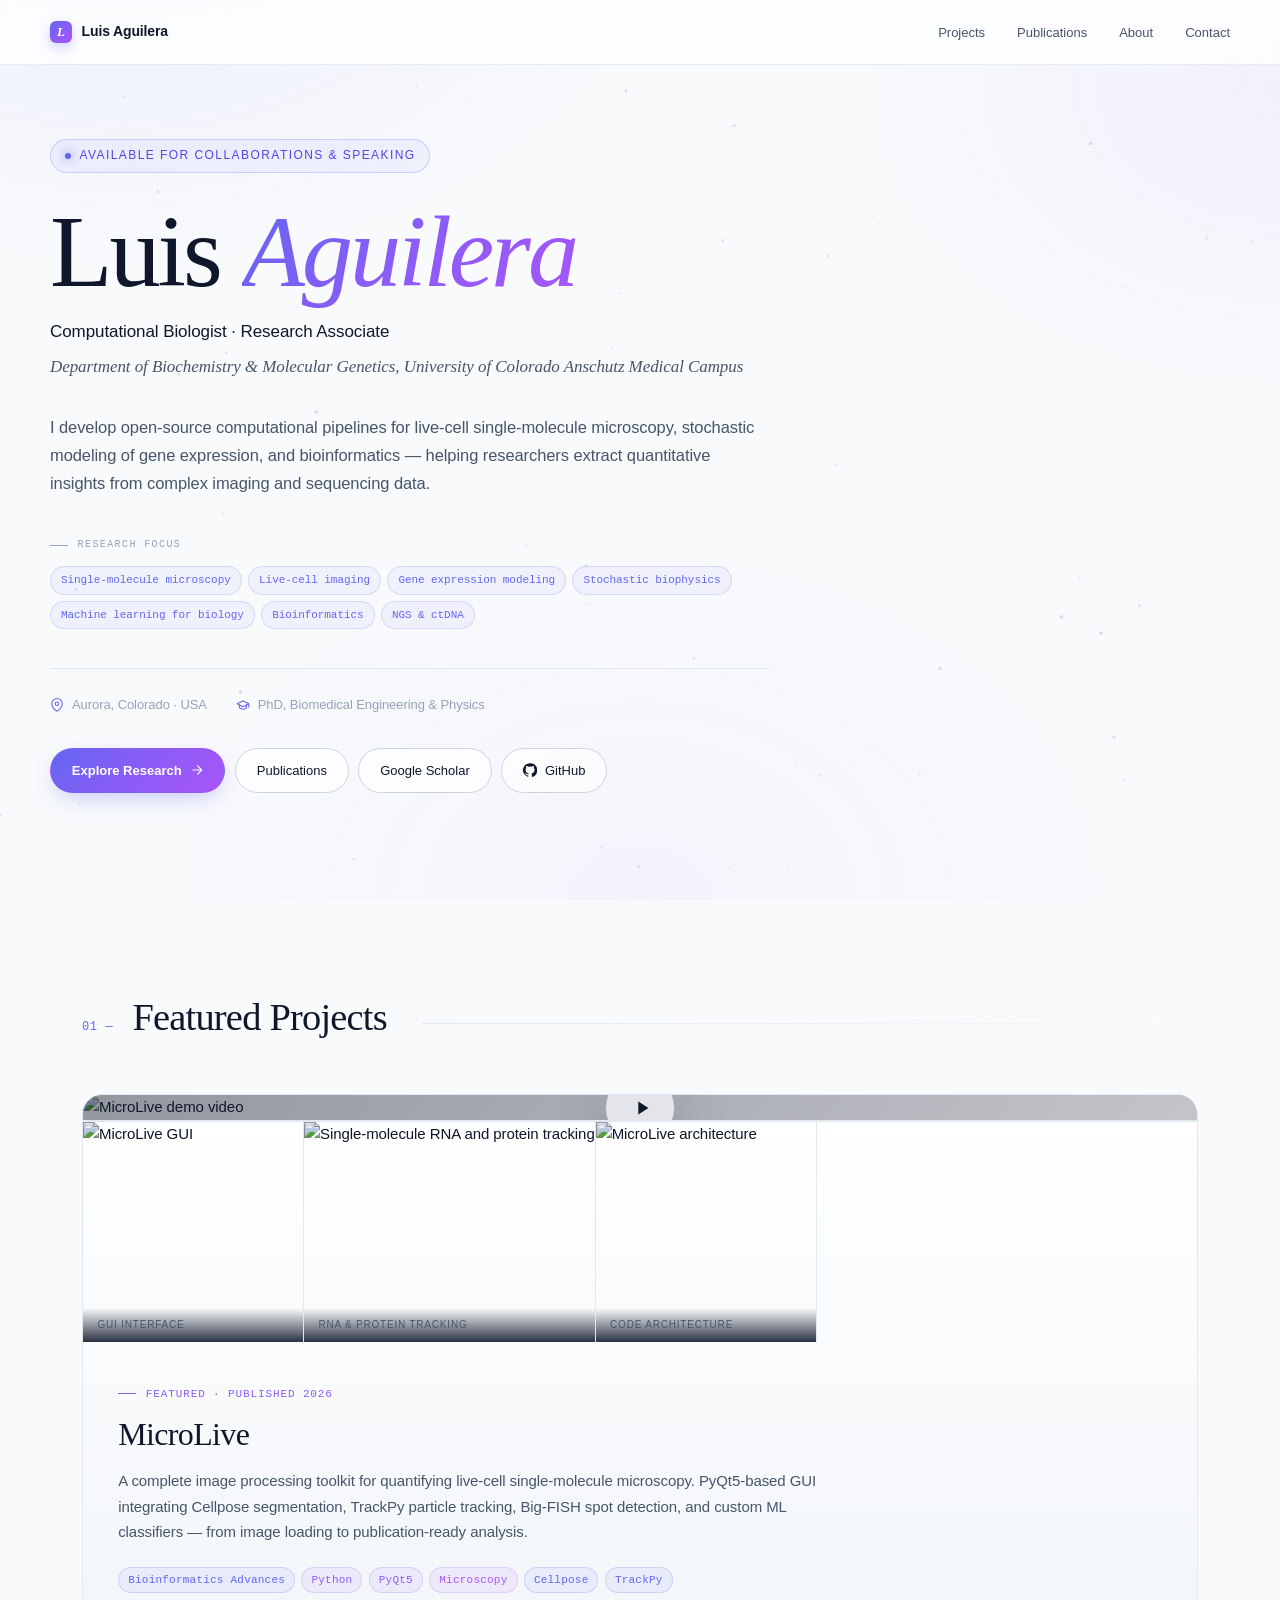
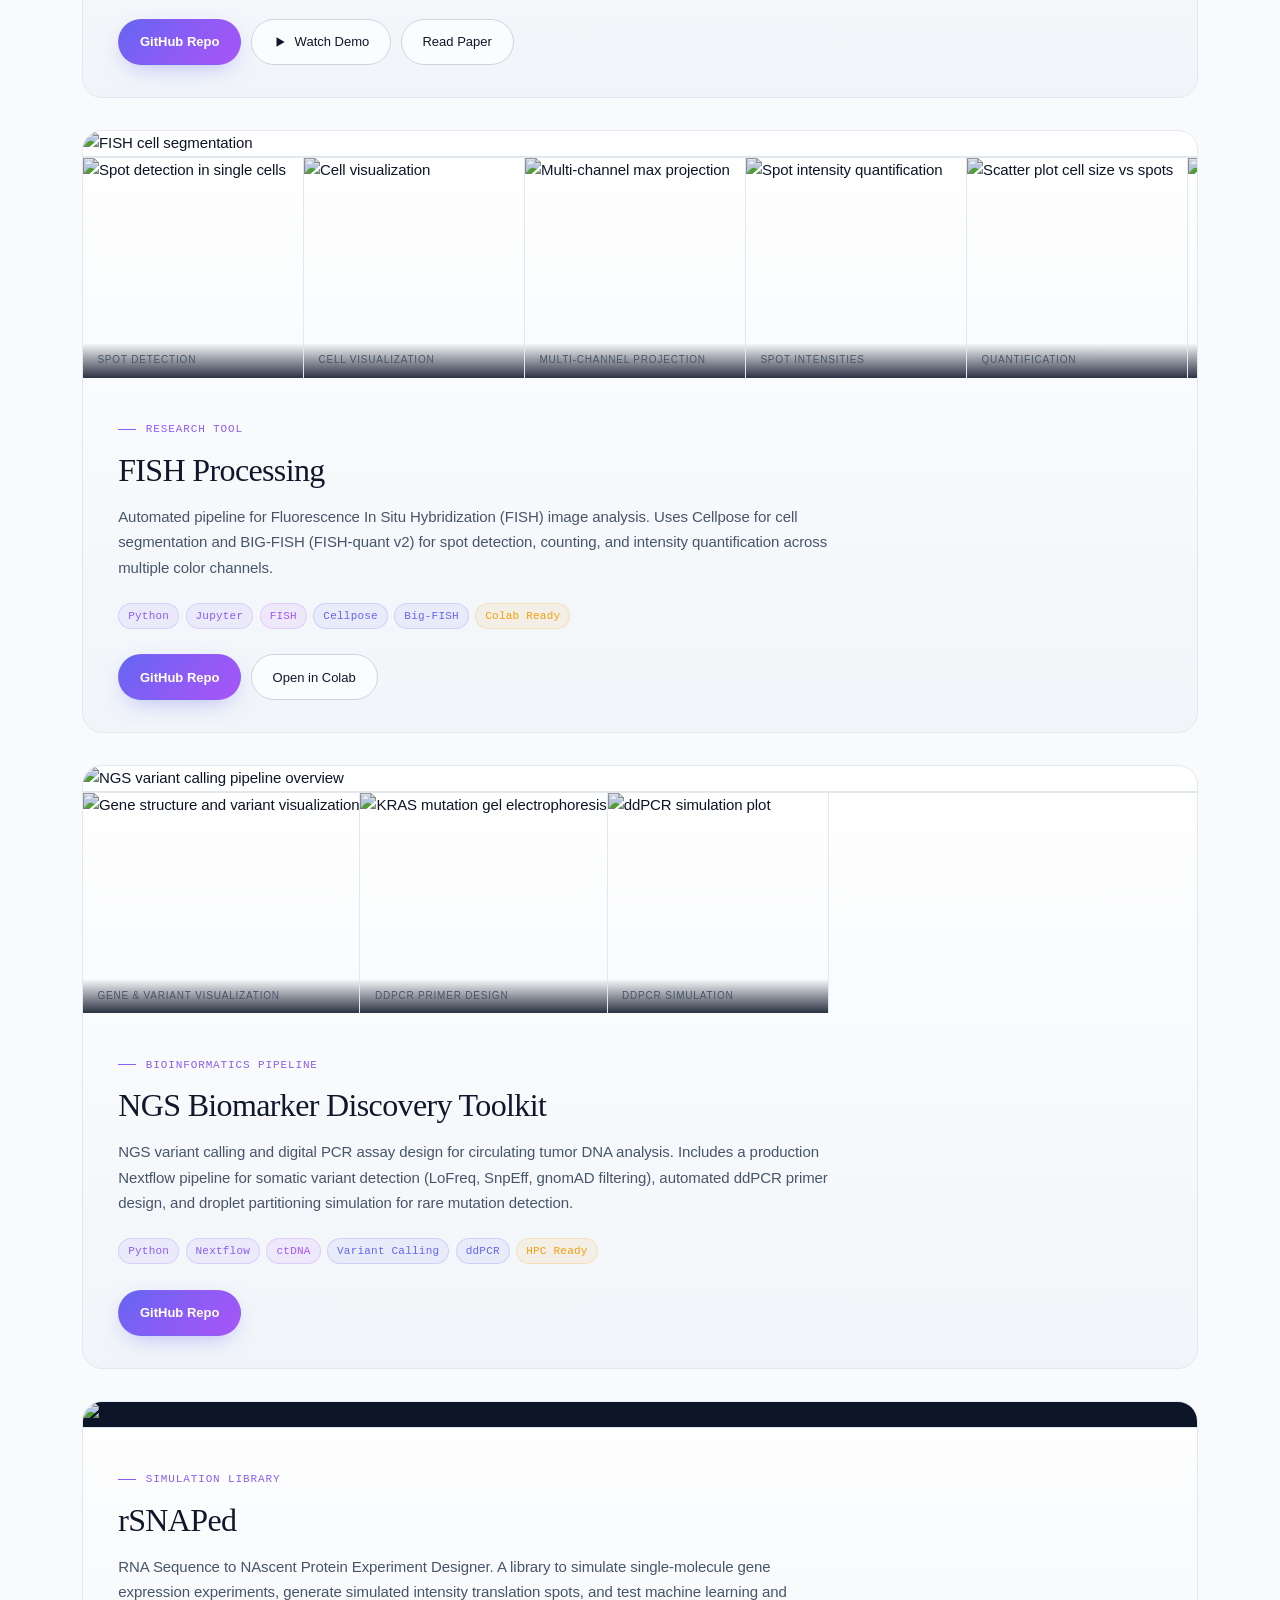
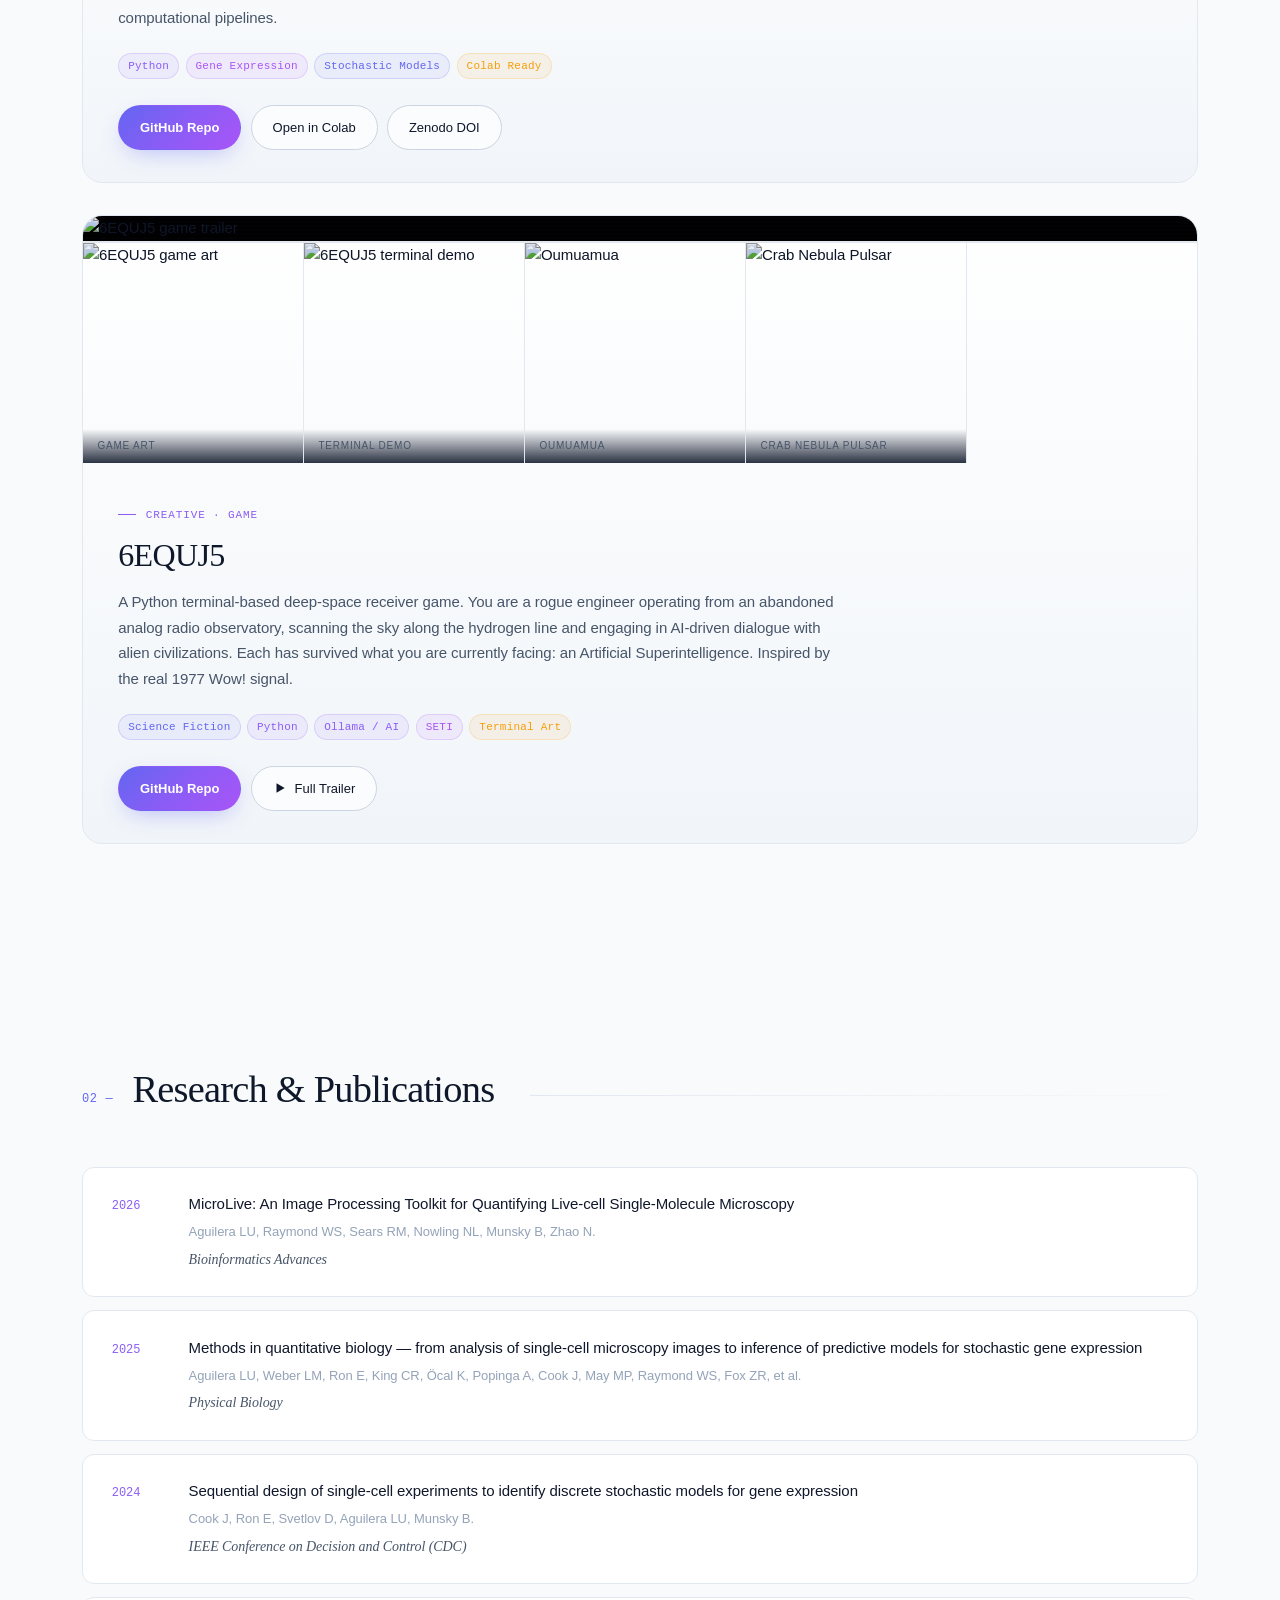
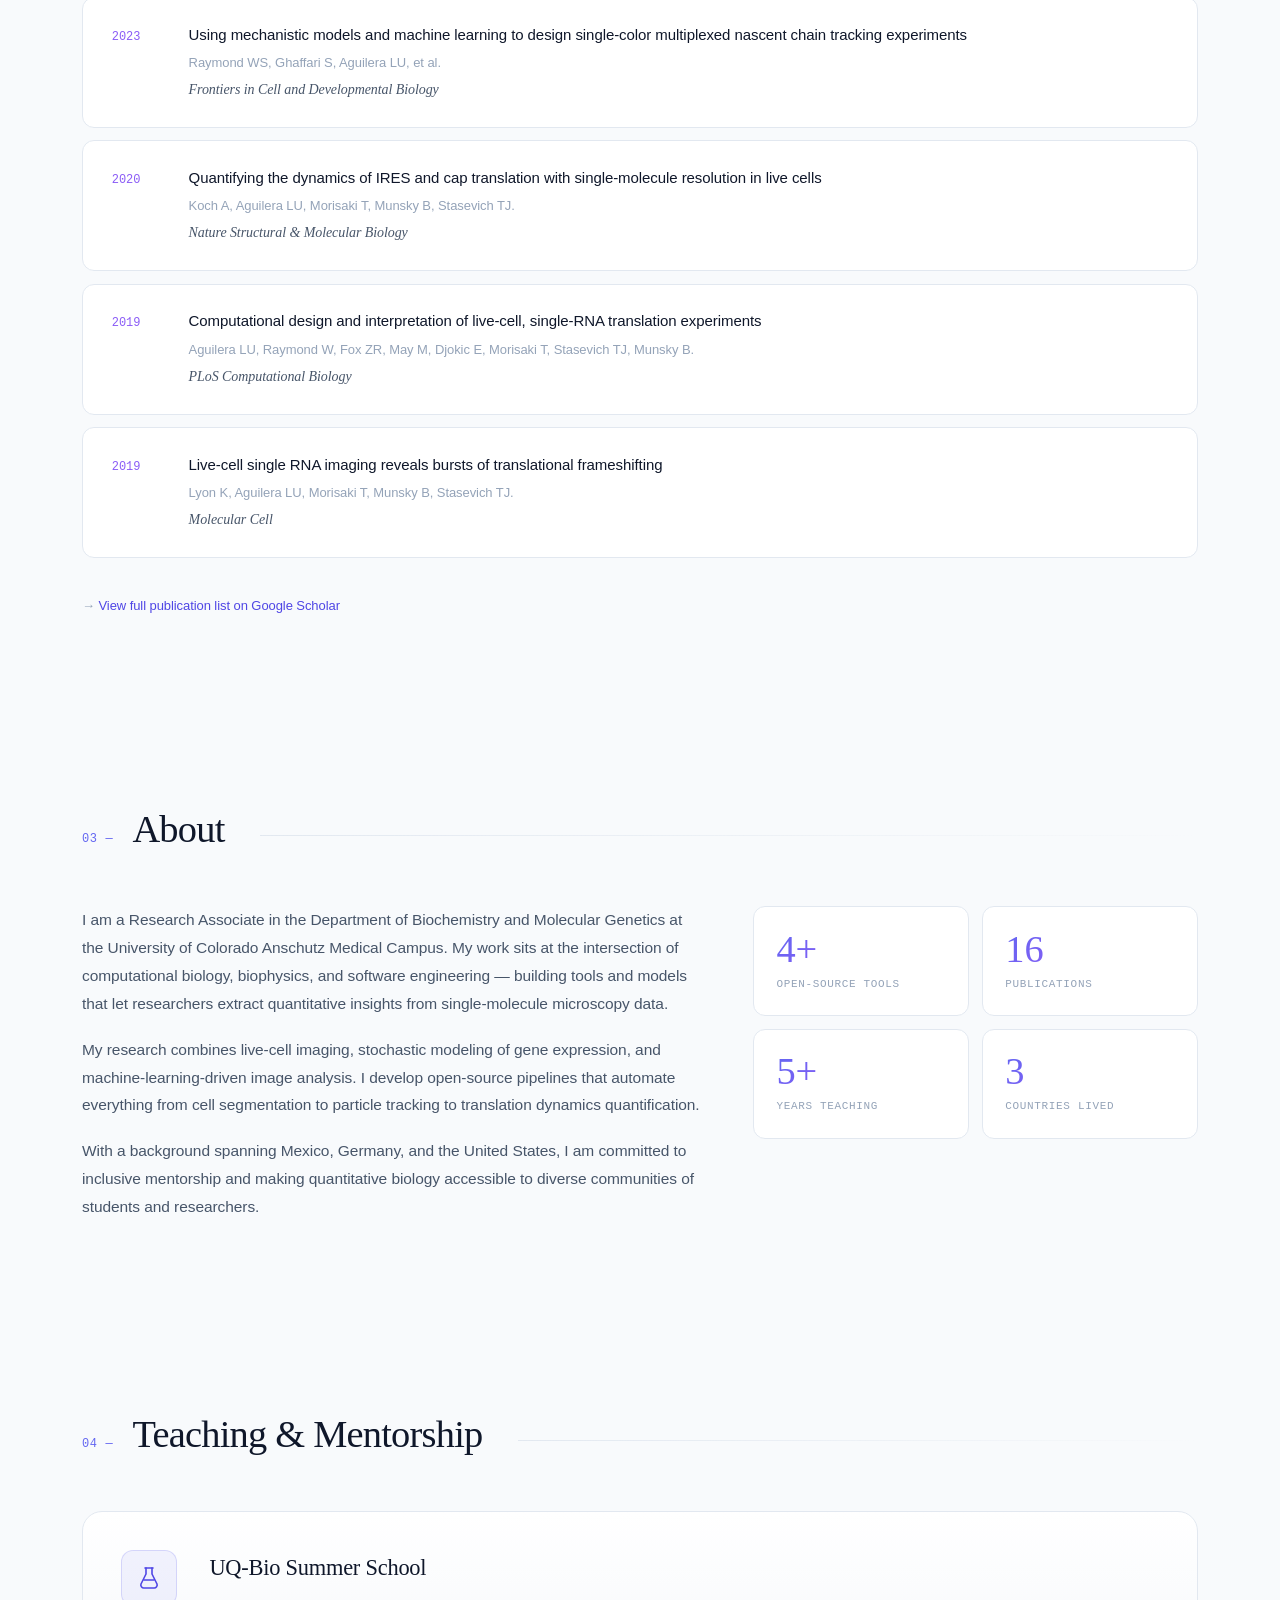
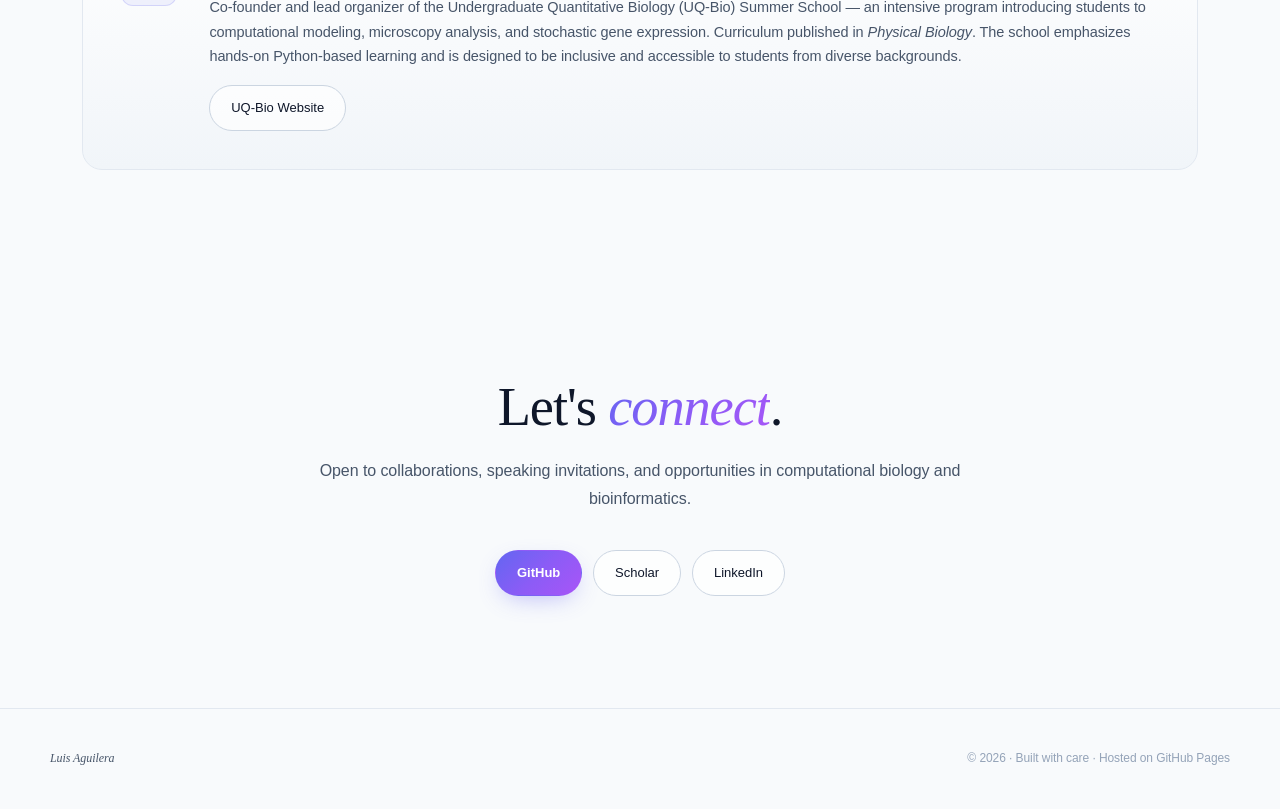
==== commit 05ec2b13: "Redesign: switch to SIMBA-inspired light theme with indigo-violet accents" ====
--- a/index.html
+++ b/index.html
@@ -12,33 +12,33 @@
   <link href="https://fonts.googleapis.com/css2?family=Inter:wght@300;400;500;600;700&family=Instrument+Serif:ital@0;1&family=JetBrains+Mono:wght@400;500&display=swap" rel="stylesheet" />
   <style>
     :root {
-      /* Surfaces — deep, cool, slightly cyan-shifted dark */
-      --bg-primary:    #07080c;
-      --bg-secondary:  #0c0e14;
-      --bg-card:       #10131c;
-      --bg-card-hover: #151926;
-      --bg-elevated:   #161a26;
-
-      /* Borders — subtle, with optional accent glow */
-      --border:        #1c2030;
-      --border-strong: #262b3d;
-      --border-accent: rgba(129, 140, 248, 0.28);
+      /* Surfaces — clean, warm light */
+      --bg-primary:    #f8fafc;
+      --bg-secondary:  #f1f5f9;
+      --bg-card:       #ffffff;
+      --bg-card-hover: #f8fafc;
+      --bg-elevated:   #ffffff;
+
+      /* Borders — soft, subtle */
+      --border:        #e2e8f0;
+      --border-strong: #cbd5e1;
+      --border-accent: rgba(99, 102, 241, 0.35);
 
       /* Text */
-      --text-primary:   #e6e8ef;
-      --text-secondary: #a3a8b8;
-      --text-muted:     #6b7185;
-      --text-faint:     #4b5066;
-
-      /* Accents — refined indigo → cyan */
-      --accent:          #818cf8;
-      --accent-bright:   #a5b4fc;
-      --accent-cyan:     #67e8f9;
-      --accent-violet:   #c4b5fd;
-      --accent-warm:     #f0abfc;
-      --accent-orange:   #fdba74;
-      --accent-dim:      rgba(129, 140, 248, 0.14);
-      --accent-dim-2:    rgba(103, 232, 249, 0.12);
+      --text-primary:   #0f172a;
+      --text-secondary: #475569;
+      --text-muted:     #94a3b8;
+      --text-faint:     #cbd5e1;
+
+      /* Accents — indigo → violet (SIMBA style) */
+      --accent:          #6366f1;
+      --accent-bright:   #4f46e5;
+      --accent-cyan:     #8b5cf6;
+      --accent-violet:   #7c3aed;
+      --accent-warm:     #a855f7;
+      --accent-orange:   #f59e0b;
+      --accent-dim:      rgba(99, 102, 241, 0.08);
+      --accent-dim-2:    rgba(139, 92, 246, 0.08);
 
       /* Type */
       --sans:  'Inter', -apple-system, BlinkMacSystemFont, 'Segoe UI', sans-serif;
@@ -46,12 +46,12 @@
       --mono:  'JetBrains Mono', 'Fira Code', monospace;
 
       /* Effects */
-      --glow-soft:  0 0 60px rgba(129, 140, 248, 0.10);
-      --glow-card:  0 30px 80px -20px rgba(0, 0, 0, 0.6), 0 0 0 1px rgba(129, 140, 248, 0.06);
-      --gradient-accent: linear-gradient(135deg, #818cf8 0%, #67e8f9 100%);
-      --radius-sm: 6px;
-      --radius:    10px;
-      --radius-lg: 16px;
+      --glow-soft:  0 4px 24px rgba(99, 102, 241, 0.10);
+      --glow-card:  0 20px 60px -15px rgba(99, 102, 241, 0.12), 0 0 0 1px rgba(99, 102, 241, 0.08);
+      --gradient-accent: linear-gradient(135deg, #6366f1 0%, #8b5cf6 50%, #a855f7 100%);
+      --radius-sm: 8px;
+      --radius:    12px;
+      --radius-lg: 20px;
     }
 
     *, *::before, *::after { margin: 0; padding: 0; box-sizing: border-box; }
@@ -70,30 +70,30 @@
       -moz-osx-font-smoothing: grayscale;
     }
 
-    /* Ambient background — soft directional gradients, no noise */
+    /* Ambient background — soft pastel blobs */
     body::before {
       content: '';
       position: fixed; inset: 0;
       background:
-        radial-gradient(900px 600px at 10% -10%, rgba(129, 140, 248, 0.10), transparent 60%),
-        radial-gradient(700px 500px at 100% 10%, rgba(103, 232, 249, 0.06), transparent 60%),
-        radial-gradient(800px 600px at 50% 100%, rgba(196, 181, 253, 0.05), transparent 60%);
+        radial-gradient(900px 600px at 10% -10%, rgba(99, 102, 241, 0.08), transparent 60%),
+        radial-gradient(700px 500px at 100% 10%, rgba(139, 92, 246, 0.06), transparent 60%),
+        radial-gradient(800px 600px at 50% 100%, rgba(168, 85, 247, 0.04), transparent 60%);
       pointer-events: none;
       z-index: 0;
     }
 
     a { color: var(--accent-bright); text-decoration: none; transition: color 0.2s; }
-    a:hover { color: var(--accent-cyan); }
-
-    ::selection { background: rgba(129, 140, 248, 0.3); color: #fff; }
+    a:hover { color: var(--accent-violet); }
+
+    ::selection { background: rgba(99, 102, 241, 0.2); color: #0f172a; }
 
     /* ─── NAV ─── */
     nav {
       position: fixed; top: 0; left: 0; right: 0; z-index: 100;
-      background: rgba(7, 8, 12, 0.72);
+      background: rgba(255, 255, 255, 0.78);
       backdrop-filter: saturate(140%) blur(16px);
       -webkit-backdrop-filter: saturate(140%) blur(16px);
-      border-bottom: 1px solid rgba(28, 32, 48, 0.8);
+      border-bottom: 1px solid rgba(226, 232, 240, 0.8);
       padding: 0 2rem;
     }
     nav .nav-inner {
@@ -109,9 +109,9 @@
       width: 22px; height: 22px; border-radius: 6px;
       background: var(--gradient-accent);
       display: inline-flex; align-items: center; justify-content: center;
-      font-family: var(--serif); font-style: italic; color: #07080c;
+      font-family: var(--serif); font-style: italic; color: #ffffff;
       font-size: 13px; font-weight: 600;
-      box-shadow: 0 0 24px rgba(129, 140, 248, 0.4);
+      box-shadow: 0 4px 12px rgba(99, 102, 241, 0.3);
     }
     nav .logo .dim { color: var(--text-muted); font-weight: 400; }
     nav ul { list-style: none; display: flex; gap: 2rem; }
@@ -139,15 +139,15 @@
       font-size: 12px; color: var(--accent-bright);
       letter-spacing: 0.12em; text-transform: uppercase;
       padding: 0.4rem 0.85rem; border-radius: 99px;
-      border: 1px solid rgba(129, 140, 248, 0.25);
-      background: rgba(129, 140, 248, 0.06);
+      border: 1px solid rgba(99, 102, 241, 0.25);
+      background: rgba(99, 102, 241, 0.06);
       margin-bottom: 1.8rem;
       font-weight: 500;
     }
     .hero .eyebrow .pulse {
       width: 6px; height: 6px; border-radius: 50%;
-      background: var(--accent-cyan);
-      box-shadow: 0 0 10px var(--accent-cyan);
+      background: var(--accent);
+      box-shadow: 0 0 10px var(--accent);
       animation: pulse 2.4s ease-in-out infinite;
     }
     @keyframes pulse {
@@ -209,9 +209,9 @@
     .hero .focus-tags .tag {
       font-family: var(--mono); font-size: 11px;
       padding: 4px 10px; border-radius: 99px;
-      background: rgba(129, 140, 248, 0.06);
-      color: var(--accent-bright);
-      border: 1px solid rgba(129, 140, 248, 0.18);
+      background: rgba(99, 102, 241, 0.06);
+      color: var(--accent);
+      border: 1px solid rgba(99, 102, 241, 0.18);
       font-weight: 500;
     }
     .hero .meta {
@@ -237,27 +237,27 @@
       font-family: var(--sans); font-size: 13px; font-weight: 500;
       color: var(--text-primary);
       transition: all 0.25s ease;
-      background: rgba(22, 26, 38, 0.5);
+      background: rgba(255, 255, 255, 0.7);
       cursor: pointer;
       letter-spacing: 0;
     }
     .btn:hover {
       border-color: var(--border-accent);
-      background: rgba(129, 140, 248, 0.08);
+      background: rgba(99, 102, 241, 0.06);
       color: var(--accent-bright);
       transform: translateY(-1px);
     }
     .btn.primary {
       background: var(--gradient-accent);
-      color: #07080c;
+      color: #ffffff;
       border-color: transparent;
       font-weight: 600;
-      box-shadow: 0 8px 24px -8px rgba(129, 140, 248, 0.5);
+      box-shadow: 0 8px 24px -8px rgba(99, 102, 241, 0.45);
     }
     .btn.primary:hover {
       transform: translateY(-1px);
-      box-shadow: 0 12px 32px -8px rgba(129, 140, 248, 0.7);
-      color: #07080c;
+      box-shadow: 0 12px 32px -8px rgba(99, 102, 241, 0.55);
+      color: #ffffff;
     }
     .btn svg { width: 14px; height: 14px; flex-shrink: 0; }
 
@@ -296,7 +296,7 @@
     .project-showcase::before {
       content: ''; position: absolute; inset: 0;
       border-radius: var(--radius-lg); pointer-events: none;
-      background: linear-gradient(135deg, rgba(129, 140, 248, 0.08), transparent 40%);
+      background: linear-gradient(135deg, rgba(99, 102, 241, 0.05), transparent 40%);
       opacity: 0; transition: opacity 0.4s ease;
     }
     .project-showcase:hover {
@@ -314,19 +314,19 @@
     .project-hero img {
       width: 100%; display: block; object-fit: cover; max-height: 440px;
       transition: transform 0.8s ease, filter 0.5s ease;
-      filter: brightness(0.78) saturate(1.05);
+      filter: brightness(0.92) saturate(1.05);
     }
     .project-showcase:hover .project-hero img {
-      transform: scale(1.025); filter: brightness(0.95) saturate(1.1);
+      transform: scale(1.025); filter: brightness(1) saturate(1.1);
     }
     .project-hero .play-overlay {
       position: absolute; inset: 0; display: flex;
       align-items: center; justify-content: center;
-      background: linear-gradient(135deg, rgba(7, 8, 12, 0.45), rgba(7, 8, 12, 0.25));
+      background: linear-gradient(135deg, rgba(15, 23, 42, 0.45), rgba(15, 23, 42, 0.25));
       transition: background 0.3s;
     }
     .project-showcase:hover .play-overlay {
-      background: linear-gradient(135deg, rgba(7, 8, 12, 0.25), rgba(7, 8, 12, 0.1));
+      background: linear-gradient(135deg, rgba(15, 23, 42, 0.25), rgba(15, 23, 42, 0.1));
     }
     .play-btn {
       width: 68px; height: 68px; border-radius: 50%;
@@ -334,14 +334,14 @@
       backdrop-filter: blur(12px);
       display: flex; align-items: center; justify-content: center;
       transition: all 0.35s cubic-bezier(0.2, 0.9, 0.3, 1);
-      box-shadow: 0 0 0 1px rgba(255, 255, 255, 0.1), 0 20px 60px rgba(0, 0, 0, 0.4);
+      box-shadow: 0 0 0 1px rgba(255, 255, 255, 0.1), 0 20px 60px rgba(0, 0, 0, 0.2);
     }
     .project-showcase:hover .play-btn {
       transform: scale(1.08);
-      background: var(--accent-bright);
-      box-shadow: 0 0 0 1px rgba(255, 255, 255, 0.2), 0 0 60px rgba(129, 140, 248, 0.6);
-    }
-    .play-btn svg { width: 22px; height: 22px; fill: #07080c; margin-left: 3px; }
+      background: var(--accent);
+      box-shadow: 0 0 0 1px rgba(255, 255, 255, 0.2), 0 0 60px rgba(99, 102, 241, 0.4);
+    }
+    .play-btn svg { width: 22px; height: 22px; fill: #0f172a; margin-left: 3px; }
 
     /* Project info */
     .project-info { padding: 2.2rem 2.2rem 2rem; }
@@ -382,7 +382,7 @@
     .gallery-item img {
       height: 220px; display: block; object-fit: cover;
       transition: transform 0.6s ease, filter 0.4s ease;
-      min-width: 220px; filter: brightness(0.85);
+      min-width: 220px; filter: brightness(0.92);
     }
     .gallery-item:hover img {
       transform: scale(1.05); filter: brightness(1);
@@ -392,7 +392,7 @@
       padding: 0.55rem 0.9rem; font-size: 10px;
       letter-spacing: 0.08em; text-transform: uppercase;
       color: var(--text-secondary); font-weight: 500;
-      background: linear-gradient(transparent, rgba(7, 8, 12, 0.92));
+      background: linear-gradient(transparent, rgba(15, 23, 42, 0.88));
     }
 
     /* Tags */
@@ -404,10 +404,10 @@
       font-weight: 500;
       border: 1px solid;
     }
-    .tag.accent  { background: rgba(129, 140, 248, 0.08); color: var(--accent-bright); border-color: rgba(129, 140, 248, 0.2); }
-    .tag.lang    { background: rgba(103, 232, 249, 0.08); color: var(--accent-cyan); border-color: rgba(103, 232, 249, 0.2); }
-    .tag.bio     { background: rgba(240, 171, 252, 0.08); color: var(--accent-warm); border-color: rgba(240, 171, 252, 0.2); }
-    .tag.orange  { background: rgba(253, 186, 116, 0.08); color: var(--accent-orange); border-color: rgba(253, 186, 116, 0.2); }
+    .tag.accent  { background: rgba(99, 102, 241, 0.08); color: var(--accent); border-color: rgba(99, 102, 241, 0.2); }
+    .tag.lang    { background: rgba(139, 92, 246, 0.08); color: var(--accent-cyan); border-color: rgba(139, 92, 246, 0.2); }
+    .tag.bio     { background: rgba(168, 85, 247, 0.08); color: var(--accent-warm); border-color: rgba(168, 85, 247, 0.2); }
+    .tag.orange  { background: rgba(245, 158, 11, 0.08); color: var(--accent-orange); border-color: rgba(245, 158, 11, 0.2); }
 
     .project-actions { display: flex; gap: 0.6rem; flex-wrap: wrap; }
 
@@ -415,7 +415,7 @@
     .video-modal {
       position: fixed; inset: 0; z-index: 10000; display: none;
       align-items: center; justify-content: center;
-      background: rgba(7, 8, 12, 0.94); backdrop-filter: blur(24px);
+      background: rgba(15, 23, 42, 0.88); backdrop-filter: blur(24px);
     }
     .video-modal.active { display: flex; }
     .video-modal .modal-close {
@@ -520,8 +520,8 @@
     }
     .teaching-card .badge {
       min-width: 56px; height: 56px; border-radius: var(--radius);
-      background: rgba(129, 140, 248, 0.1);
-      border: 1px solid rgba(129, 140, 248, 0.25);
+      background: rgba(99, 102, 241, 0.08);
+      border: 1px solid rgba(99, 102, 241, 0.2);
       display: flex; align-items: center; justify-content: center;
       color: var(--accent-bright); flex-shrink: 0;
     }
@@ -603,7 +603,7 @@
     /* Scanline overlay for 6EQUJ5 */
     .scanlines {
       position: absolute; inset: 0; pointer-events: none;
-      background: repeating-linear-gradient(0deg, transparent, transparent 2px, rgba(129,140,248,0.025) 2px, rgba(129,140,248,0.025) 4px);
+      background: repeating-linear-gradient(0deg, transparent, transparent 2px, rgba(99,102,241,0.02) 2px, rgba(99,102,241,0.02) 4px);
       z-index: 1;
     }
   </style>
@@ -848,7 +848,7 @@
     <!-- ─── rSNAPed ─── -->
     <div class="project-showcase fade-in delay-3">
       <div class="project-hero">
-        <img src="https://raw.githubusercontent.com/MunskyGroup/rsnaped/master/docs/images/gallery/simulated_cell.gif" alt="rSNAPed simulated cell" style="max-height: 380px; object-fit: contain; background: #07080c;" />
+        <img src="https://raw.githubusercontent.com/MunskyGroup/rsnaped/master/docs/images/gallery/simulated_cell.gif" alt="rSNAPed simulated cell" style="max-height: 380px; object-fit: contain; background: #0f172a;" />
       </div>
       <div class="project-info">
         <div class="project-label">Simulation Library</div>
@@ -1117,7 +1117,7 @@
         this.speedX = (Math.random() - 0.5) * 0.18;
         this.speedY = (Math.random() - 0.5) * 0.18;
         this.opacity = Math.random() * 0.5 + 0.15;
-        this.hue = Math.random() > 0.6 ? 235 : (Math.random() > 0.5 ? 190 : 260);
+        this.hue = Math.random() > 0.6 ? 239 : (Math.random() > 0.5 ? 260 : 275);
       }
       update() {
         this.x += this.speedX;
@@ -1127,7 +1127,7 @@
       draw() {
         ctx.beginPath();
         ctx.arc(this.x, this.y, this.size, 0, Math.PI * 2);
-        ctx.fillStyle = `hsla(${this.hue}, 90%, 75%, ${this.opacity})`;
+        ctx.fillStyle = `hsla(${this.hue}, 70%, 55%, ${this.opacity * 0.6})`;
         ctx.fill();
       }
     }
@@ -1146,7 +1146,7 @@
             ctx.beginPath();
             ctx.moveTo(particles[i].x, particles[i].y);
             ctx.lineTo(particles[j].x, particles[j].y);
-            ctx.strokeStyle = `rgba(129, 140, 248, ${0.08 * (1 - dist / 120)})`;
+            ctx.strokeStyle = `rgba(99, 102, 241, ${0.06 * (1 - dist / 120)})`;
             ctx.lineWidth = 0.5;
             ctx.stroke();
           }
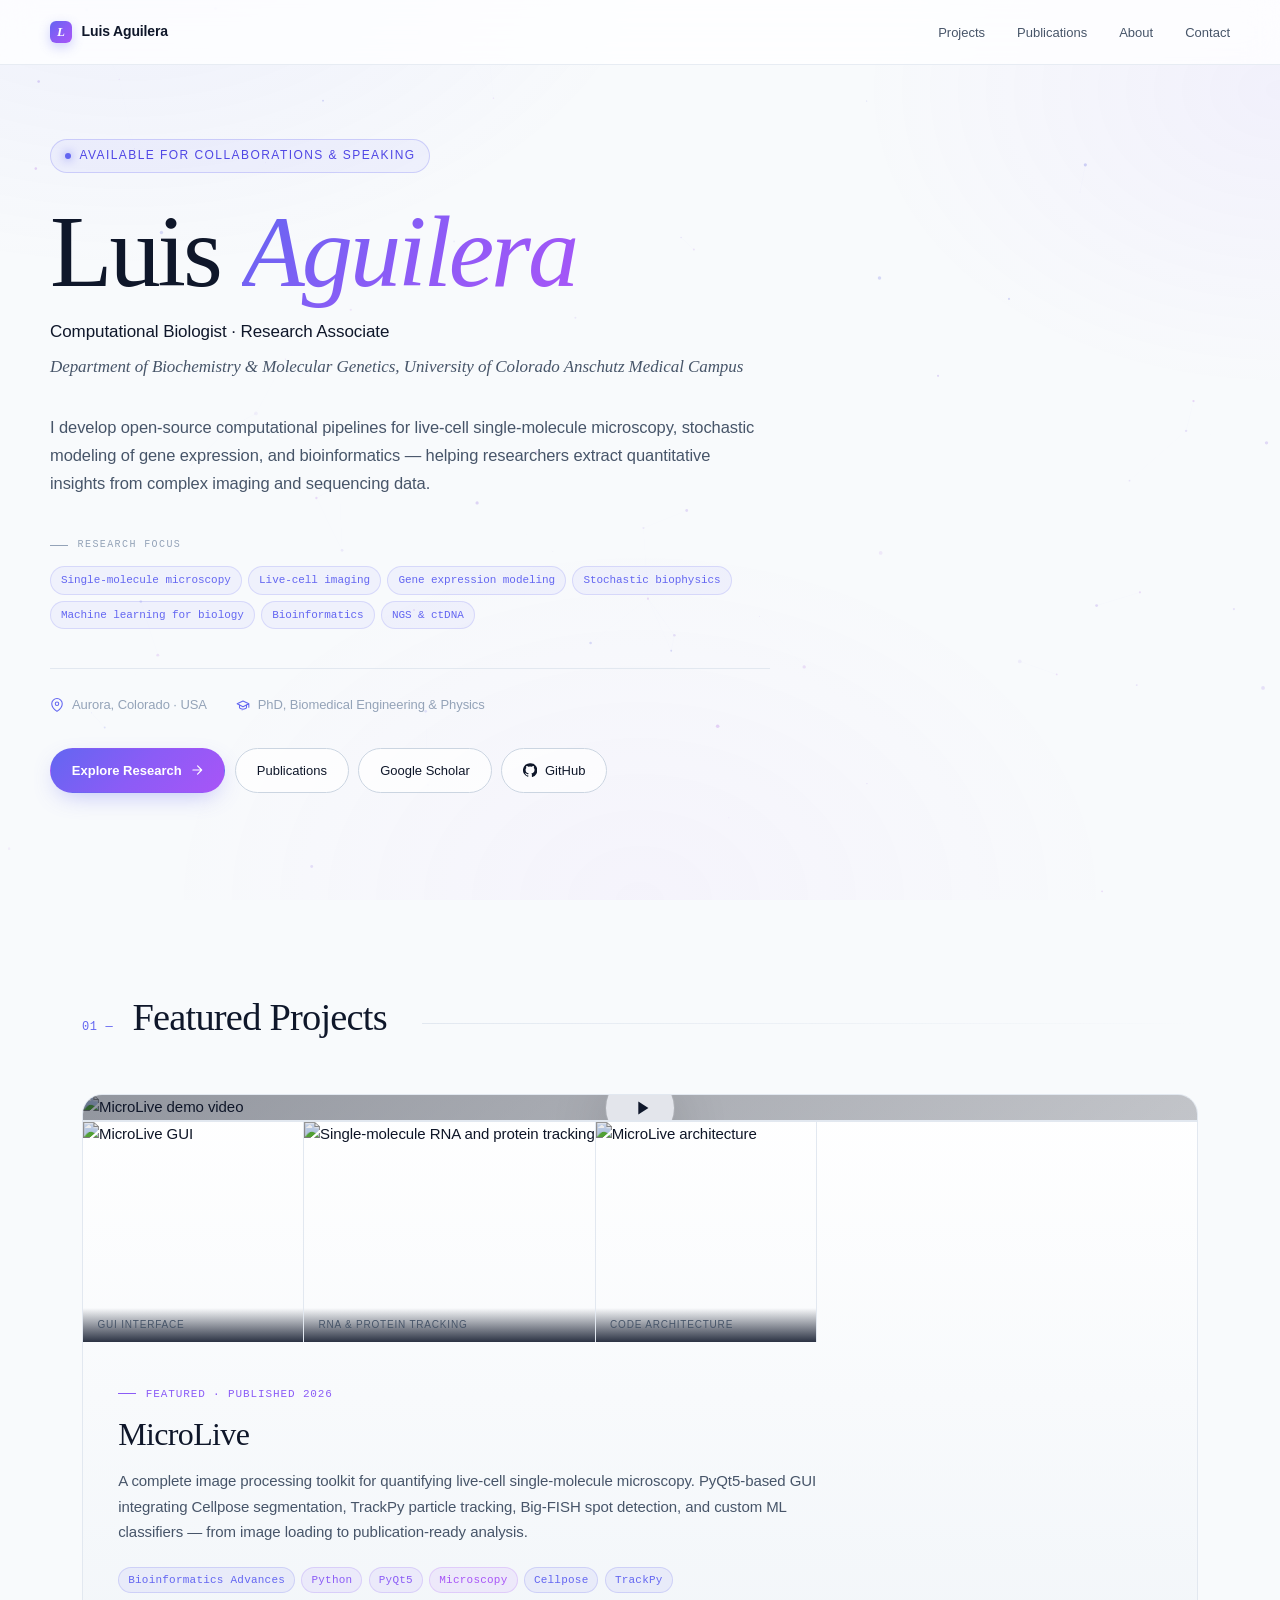
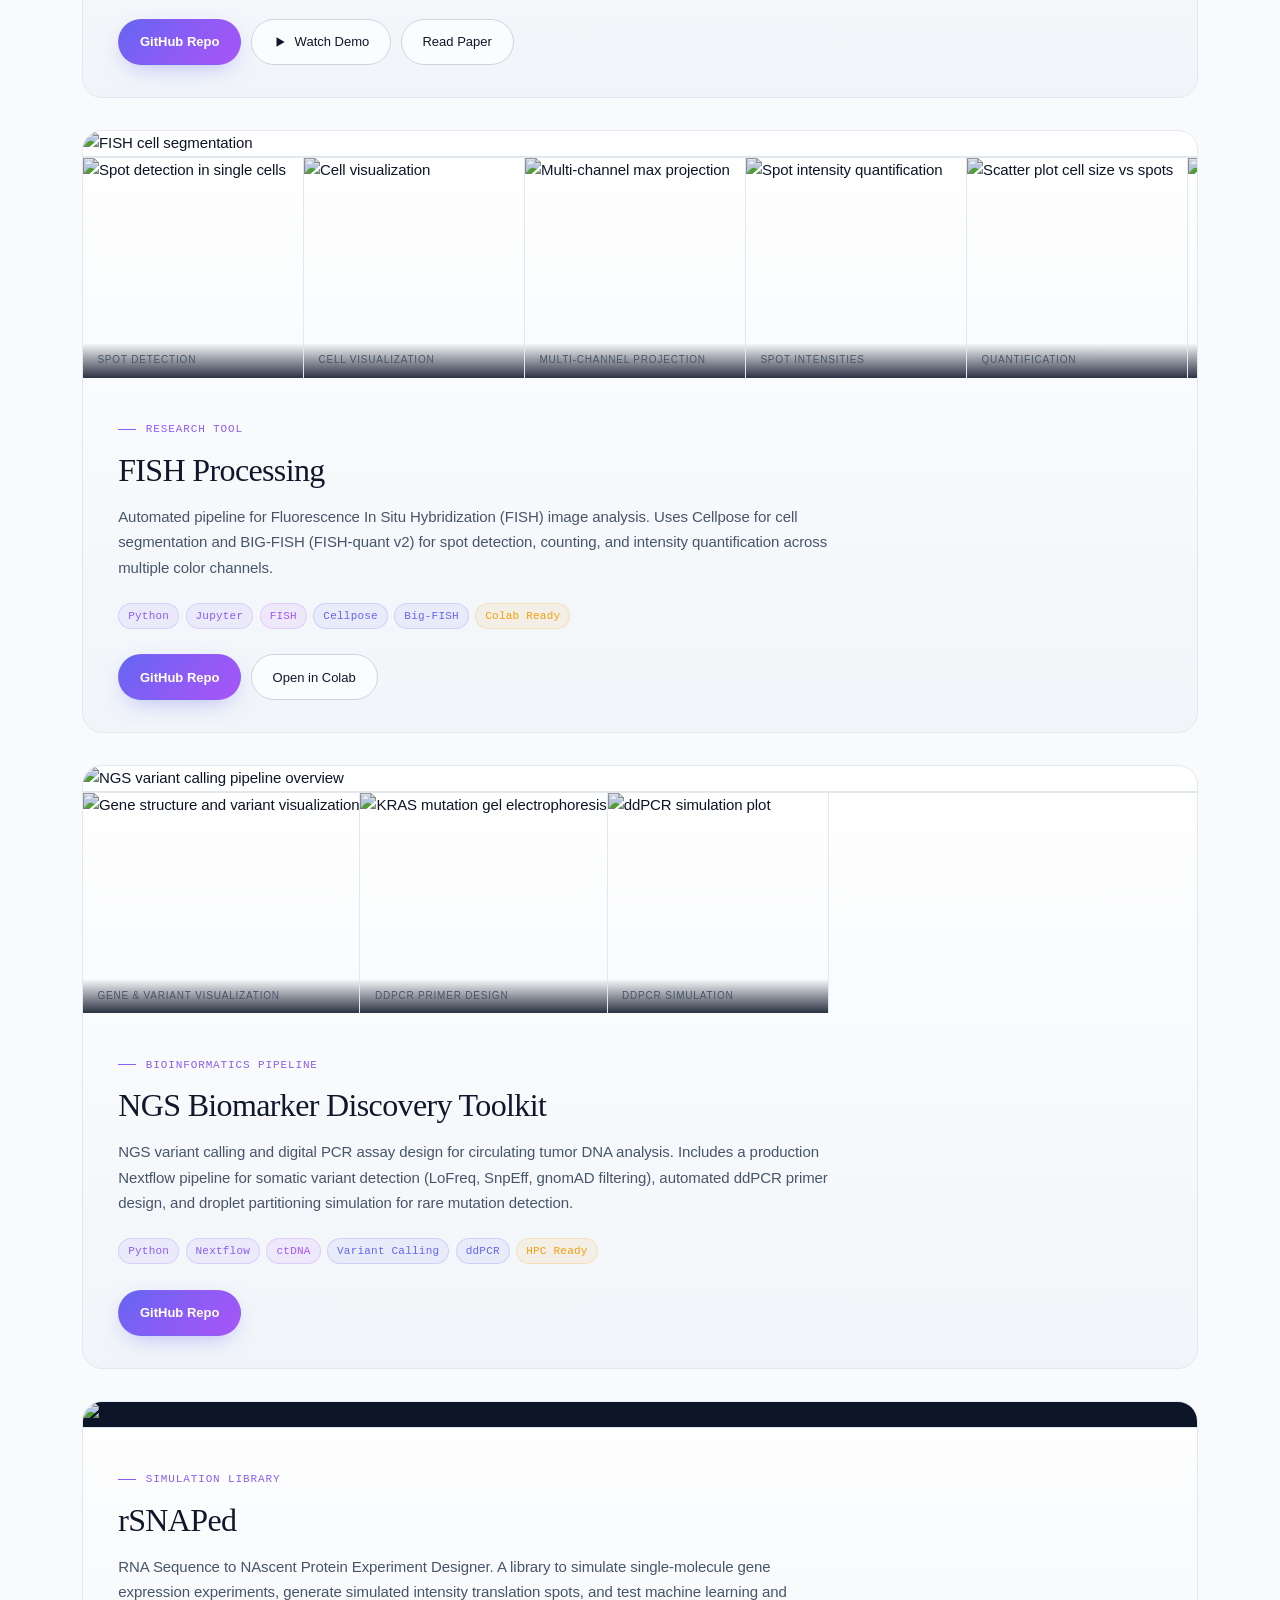
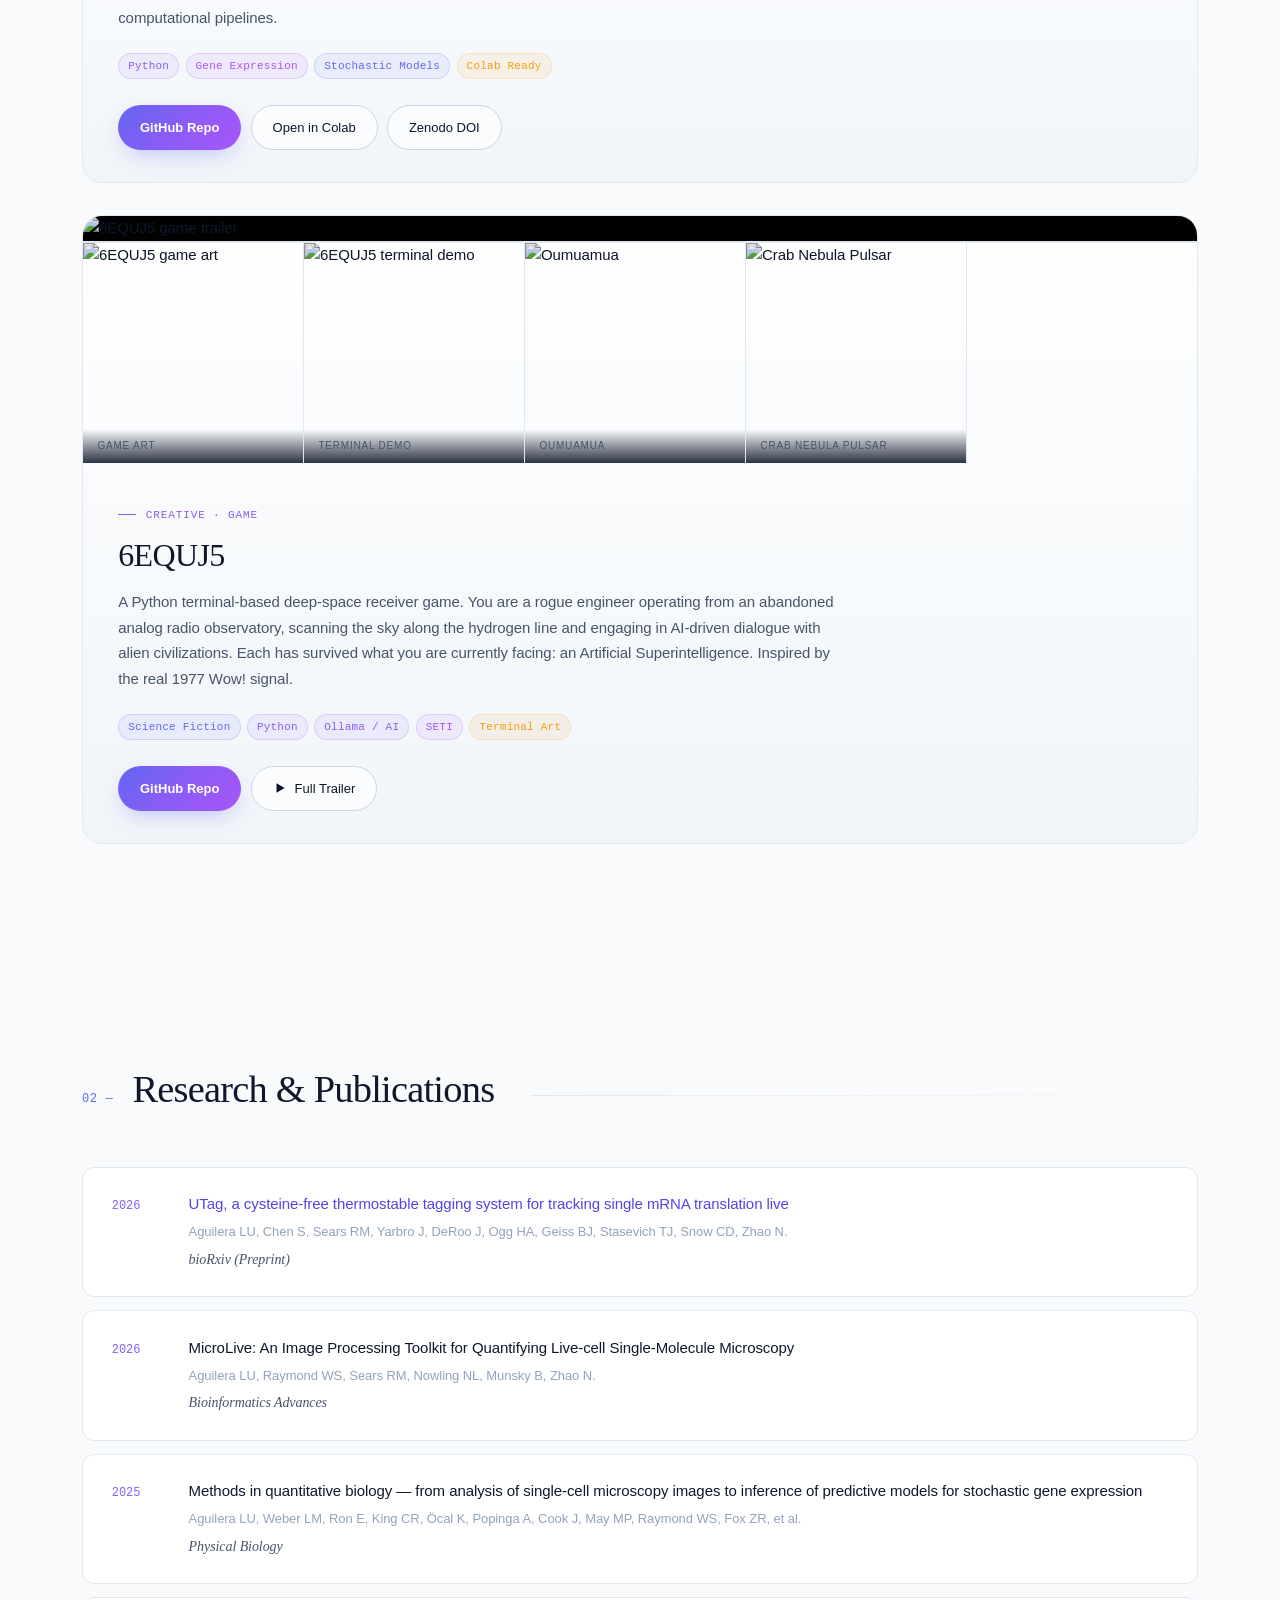
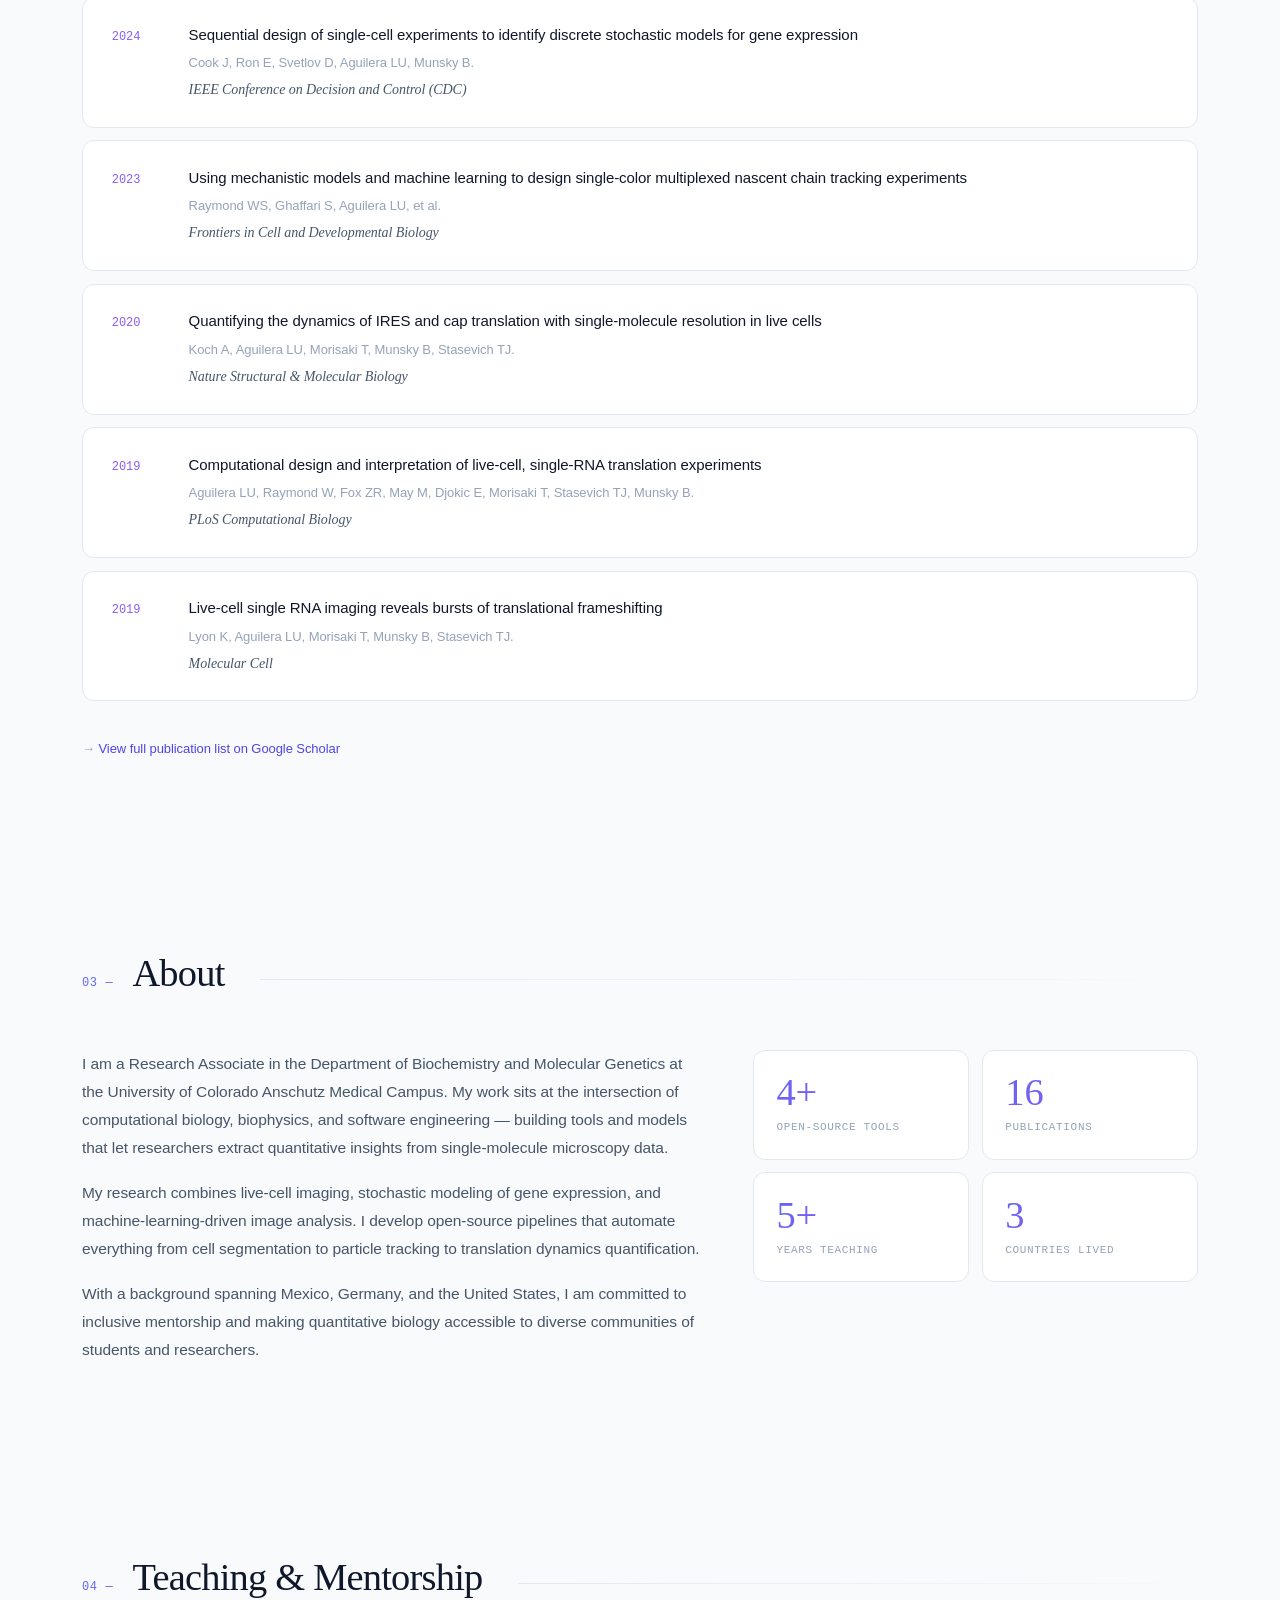
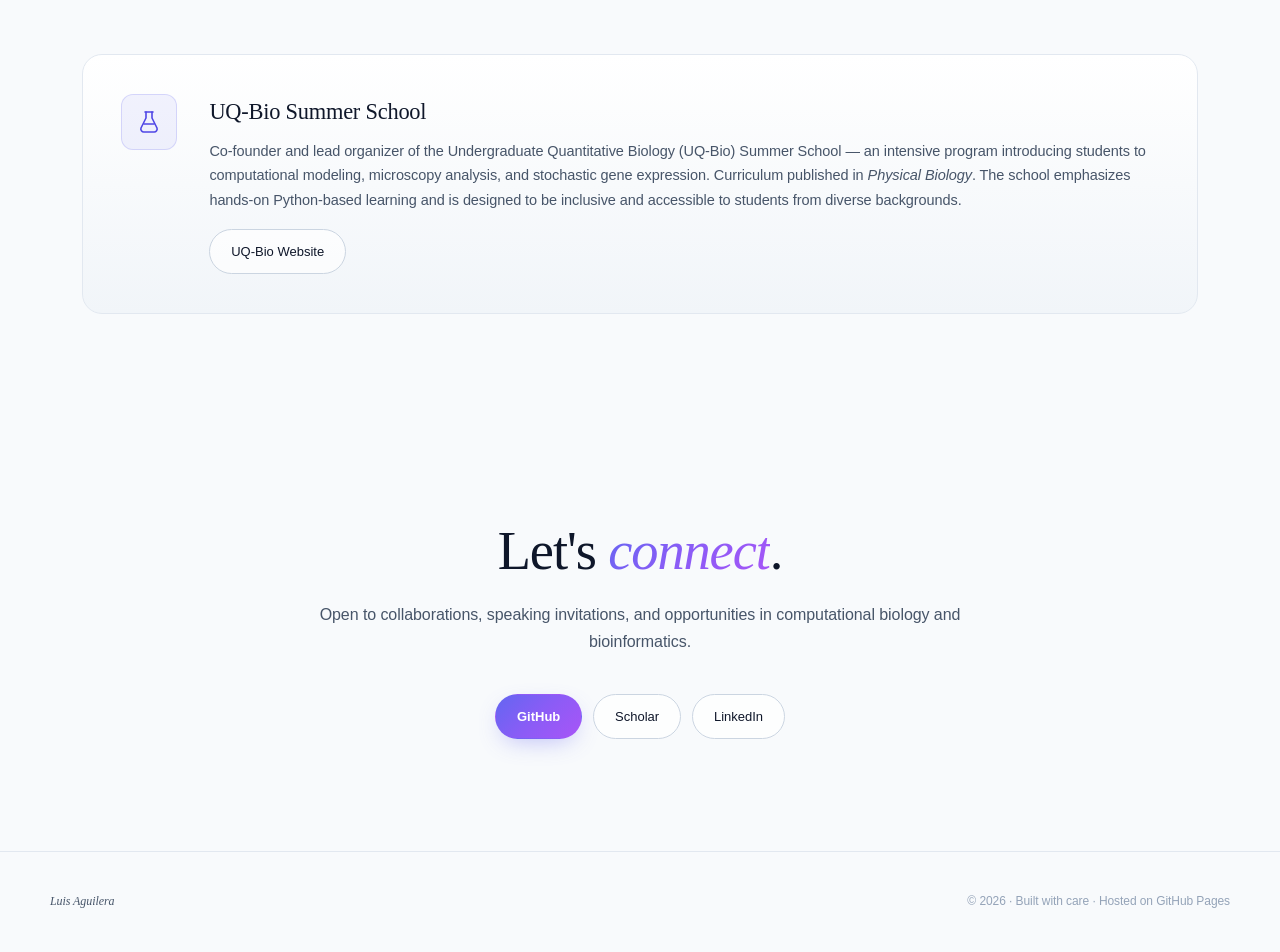
==== commit 8aa8327f: "Add UTag biorxiv preprint to publications" ====
--- a/index.html
+++ b/index.html
@@ -940,6 +940,14 @@
     </div>
     <div class="pub-list">
       <div class="pub-item fade-in delay-1">
+        <span class="pub-year">2026</span>
+        <div class="pub-content">
+          <h4><a href="https://doi.org/10.64898/2026.05.06.723082" target="_blank" rel="noopener noreferrer">UTag, a cysteine-free thermostable tagging system for tracking single mRNA translation live</a></h4>
+          <div class="authors">Aguilera LU, Chen S, Sears RM, Yarbro J, DeRoo J, Ogg HA, Geiss BJ, Stasevich TJ, Snow CD, Zhao N.</div>
+          <div class="journal">bioRxiv (Preprint)</div>
+        </div>
+      </div>
+      <div class="pub-item fade-in delay-2">
         <span class="pub-year">2026</span>
         <div class="pub-content">
           <h4>MicroLive: An Image Processing Toolkit for Quantifying Live-cell Single-Molecule Microscopy</h4>
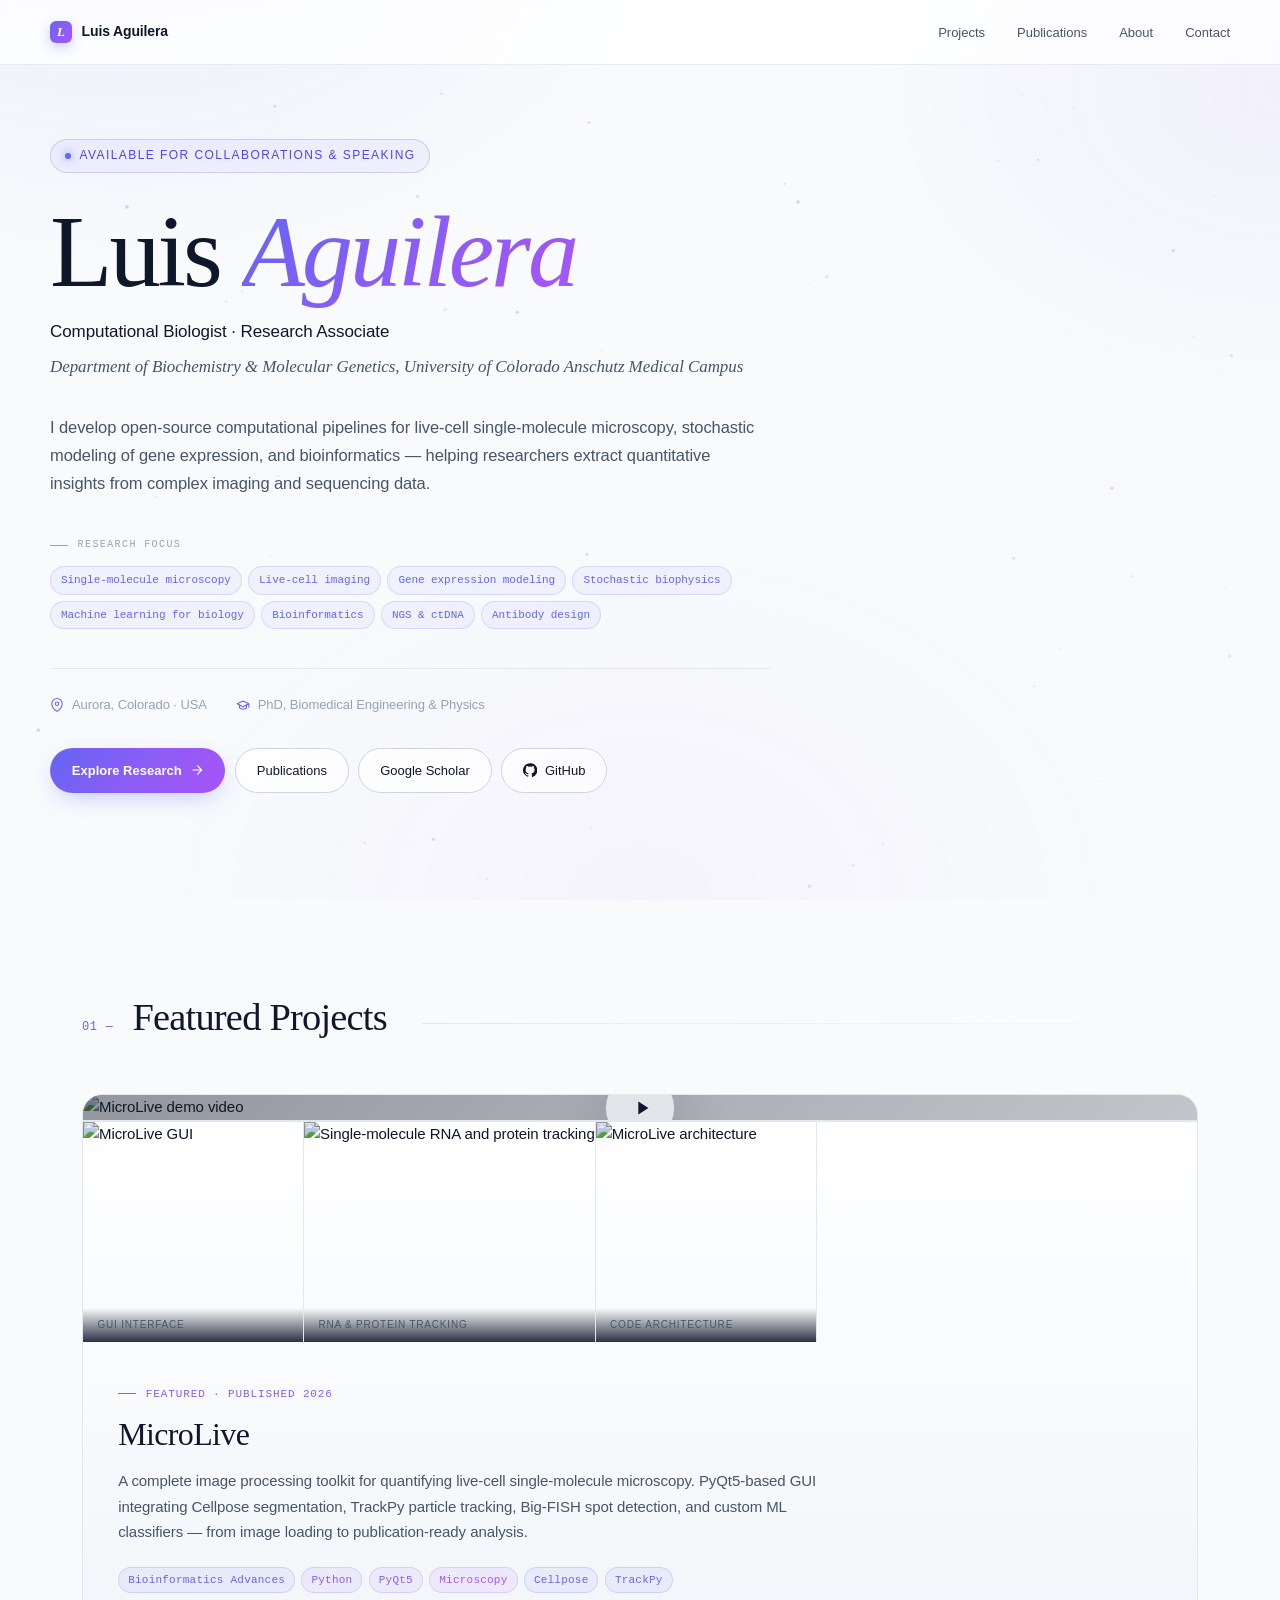
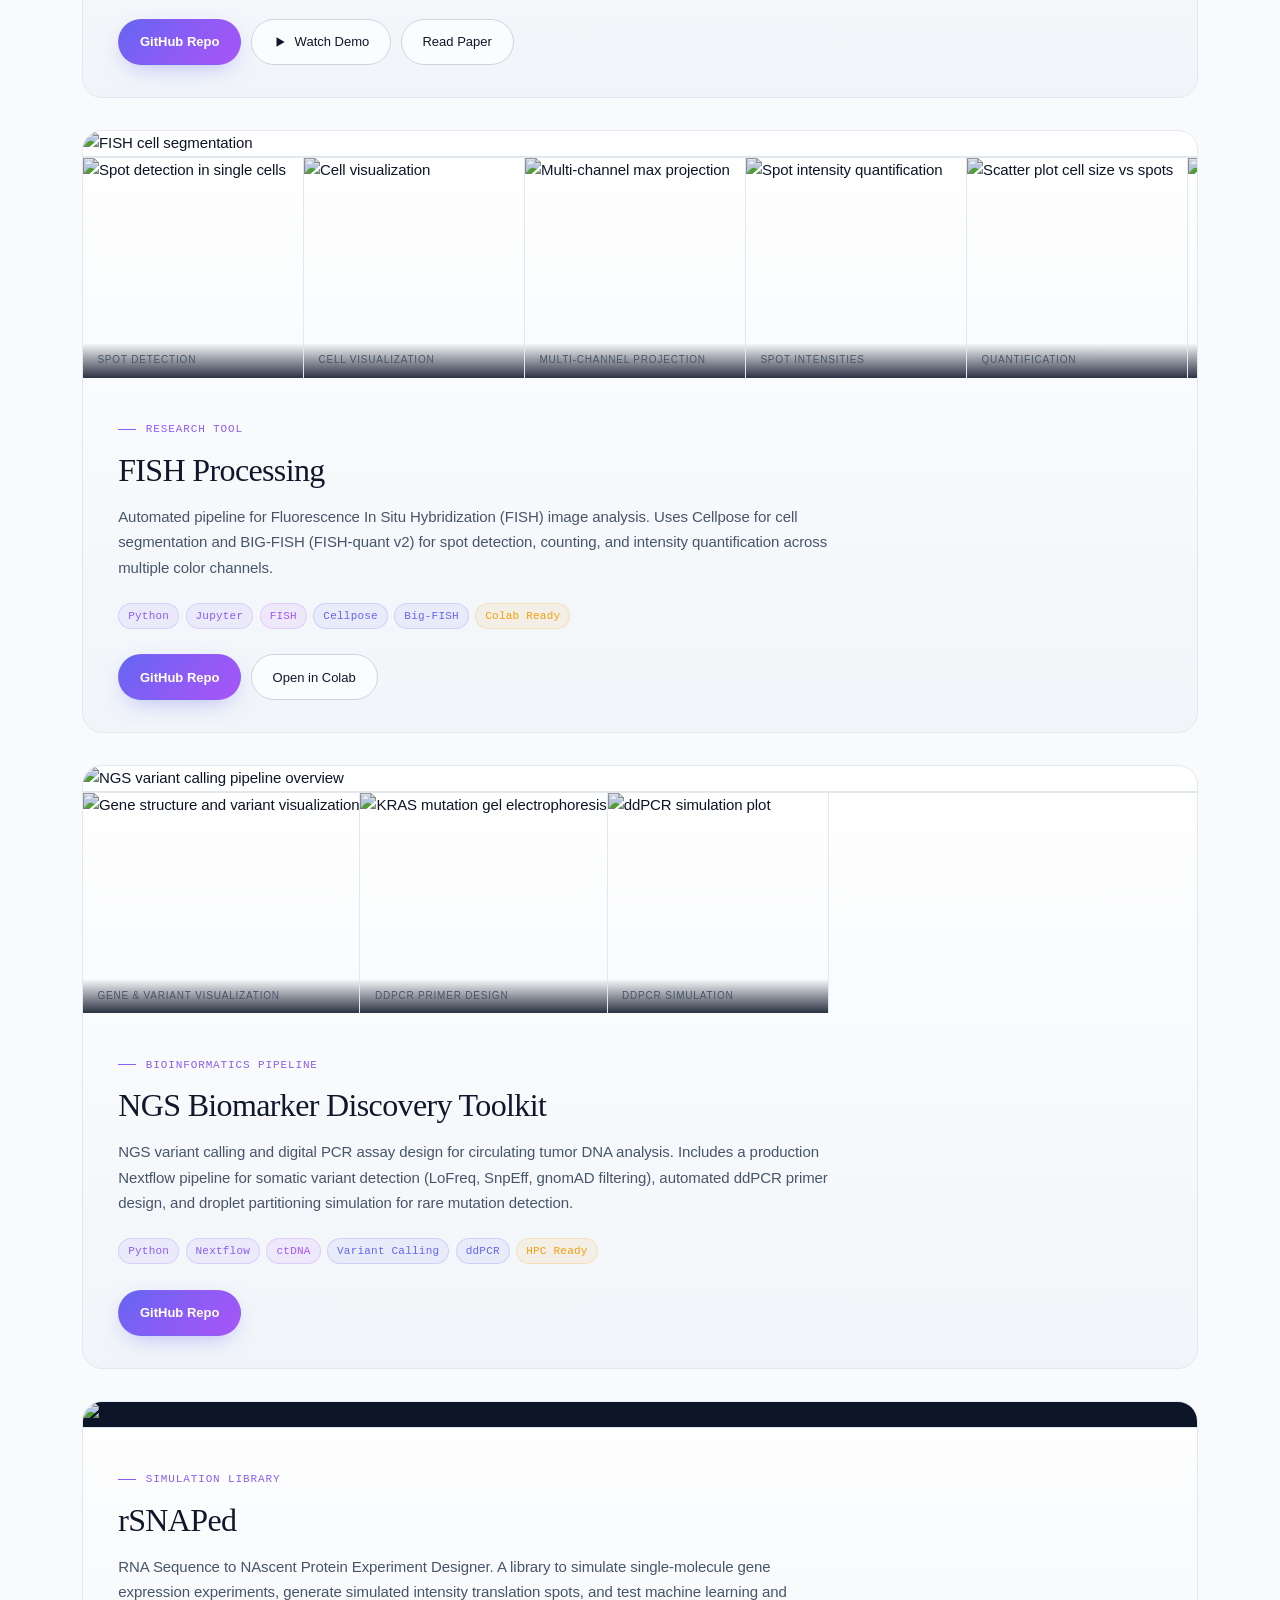
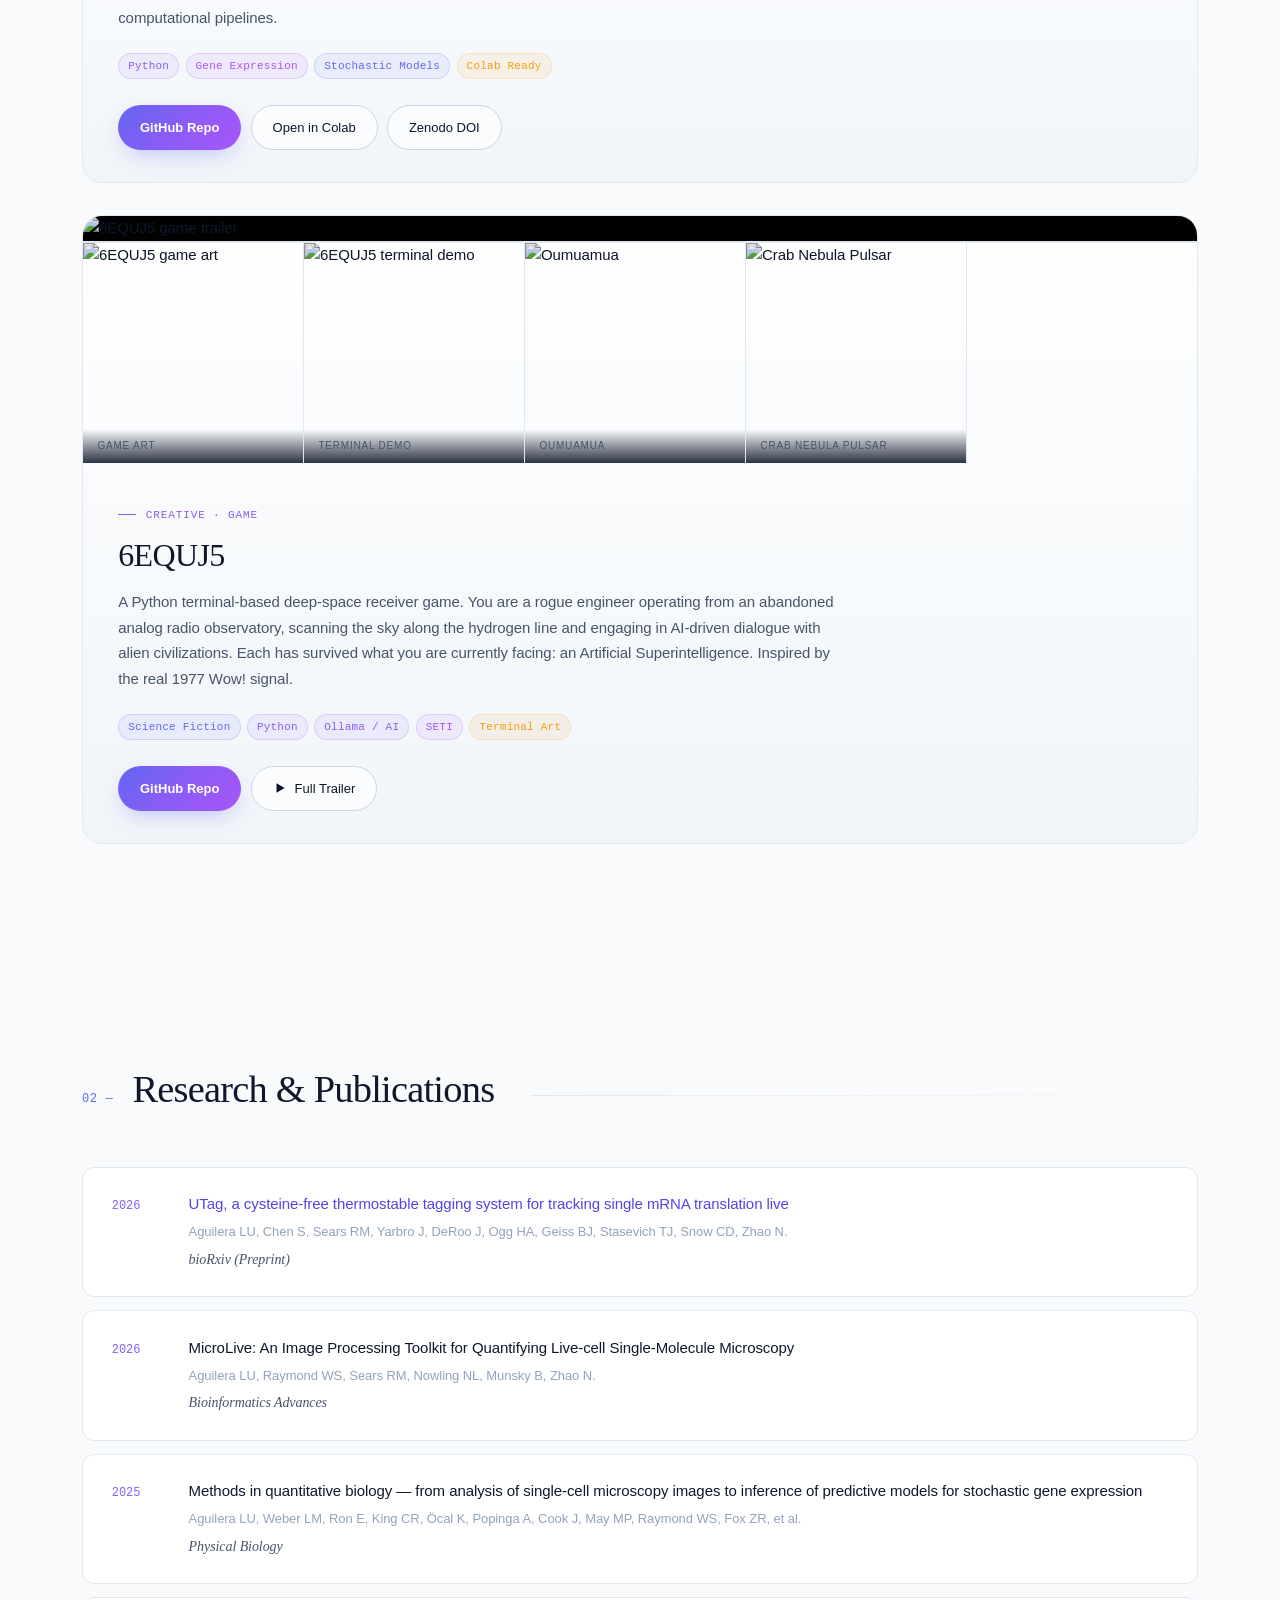
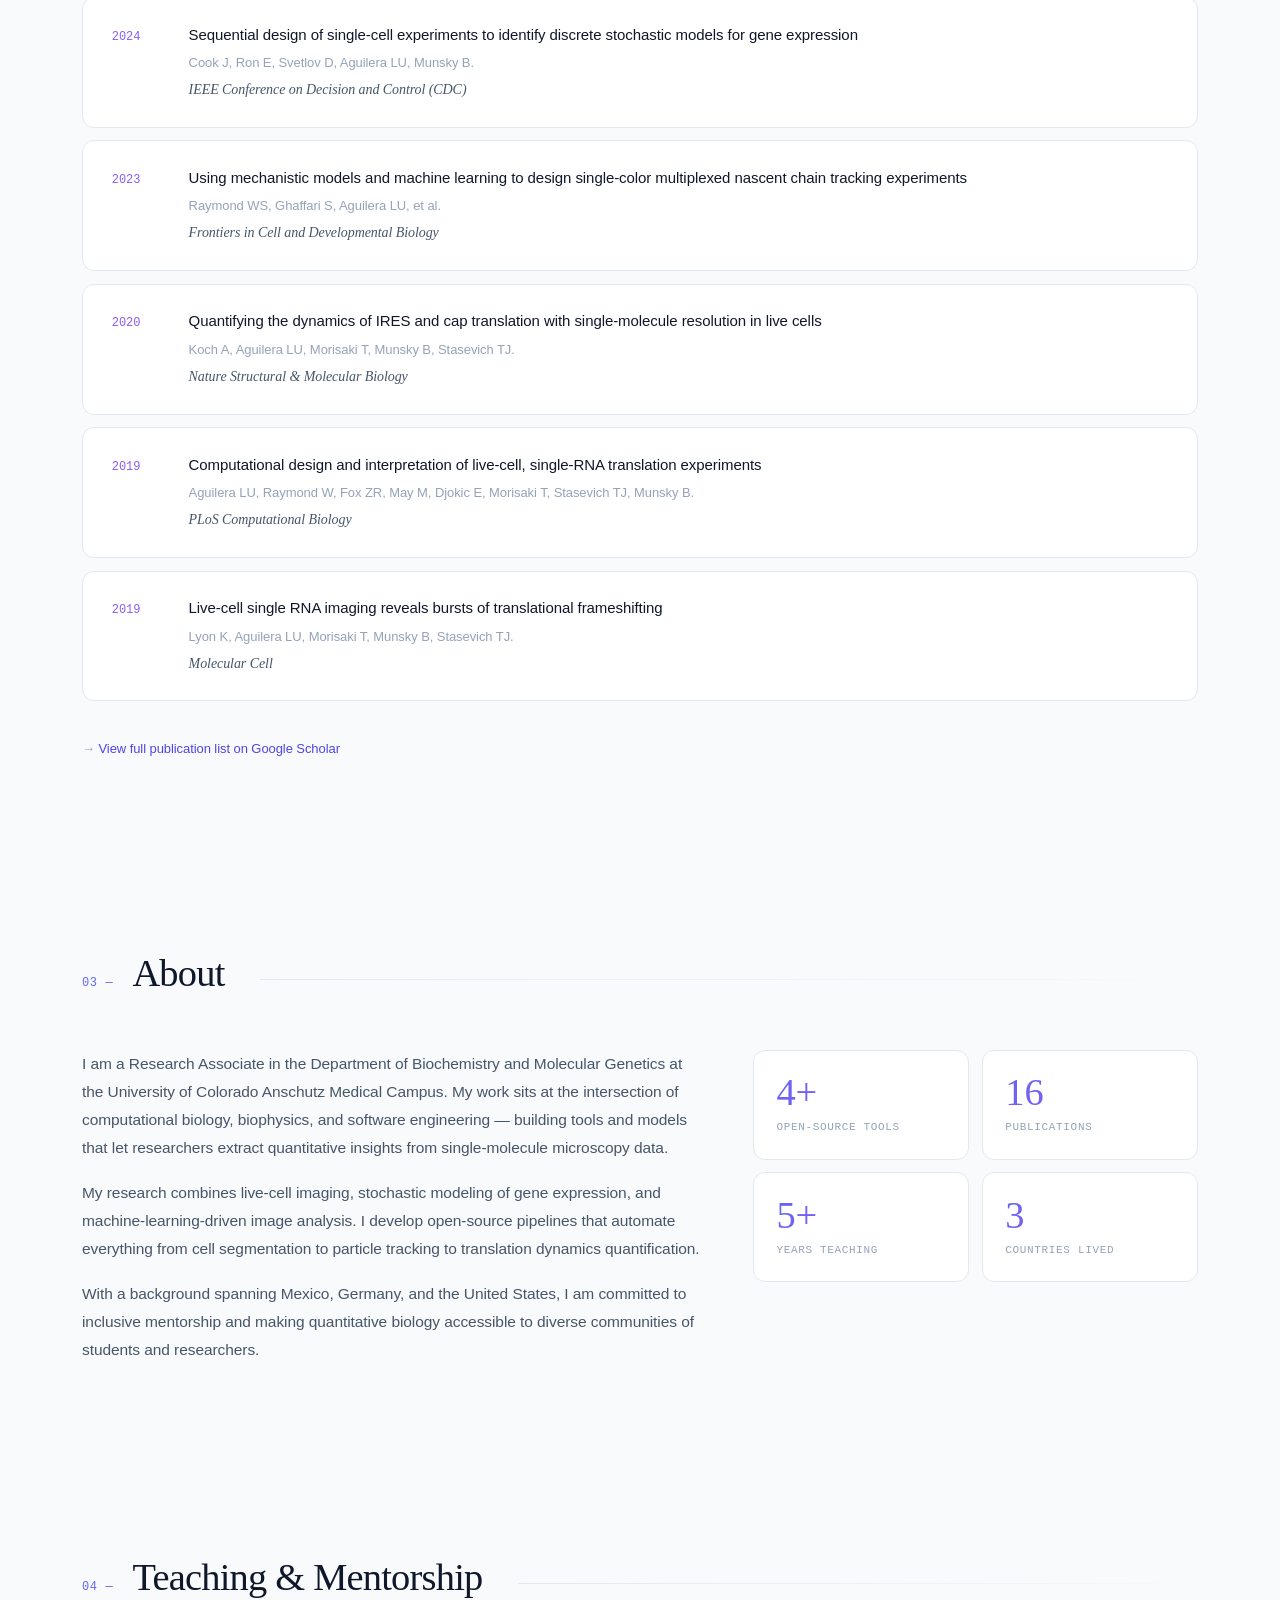
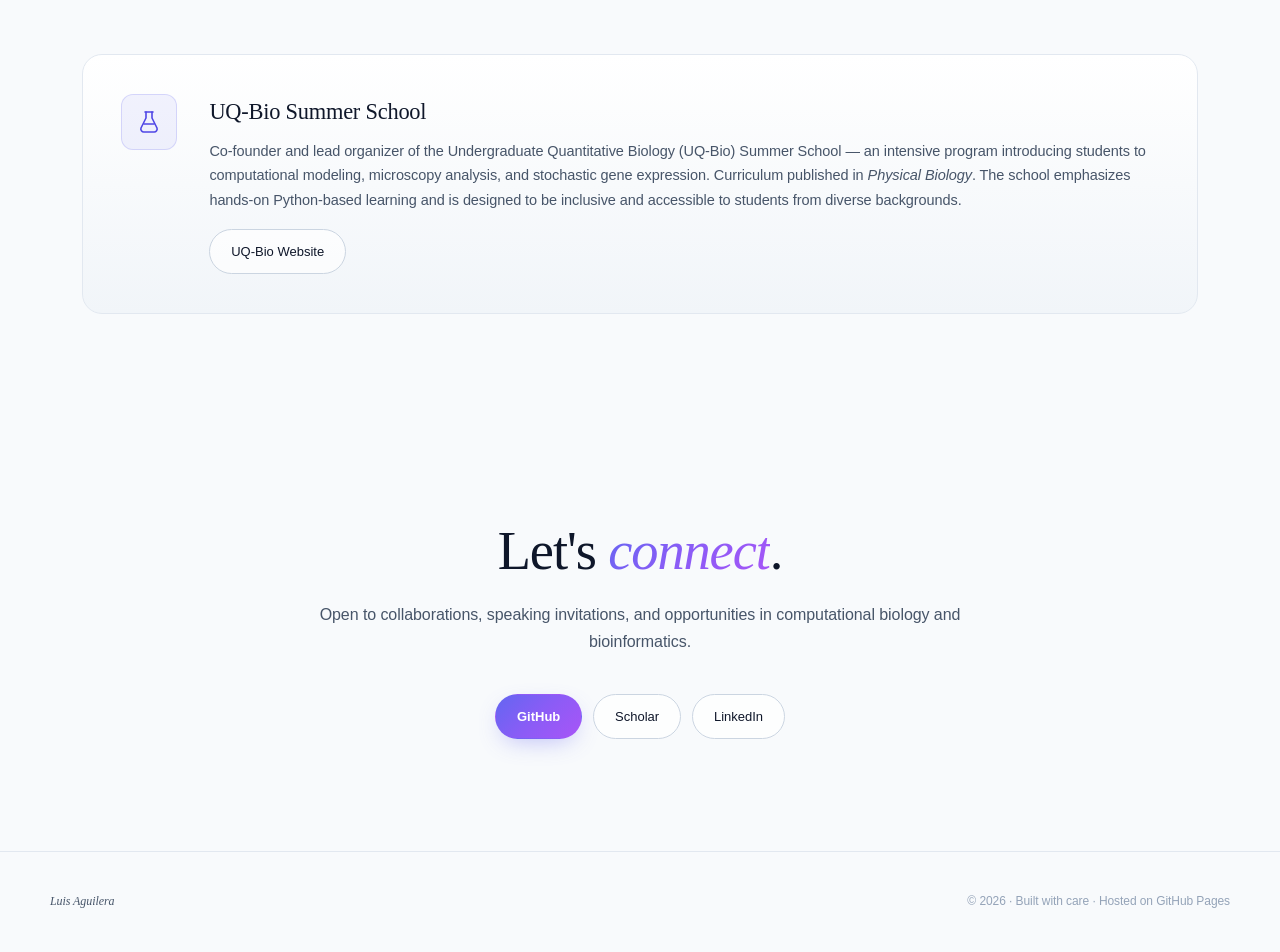
==== commit 72eda1c9: "Add Antibody design to research focus tags" ====
--- a/index.html
+++ b/index.html
@@ -656,6 +656,7 @@
         <span class="tag">Machine learning for biology</span>
         <span class="tag">Bioinformatics</span>
         <span class="tag">NGS &amp; ctDNA</span>
+        <span class="tag">Antibody design</span>
       </div>
       <div class="meta fade-in delay-4">
         <span>
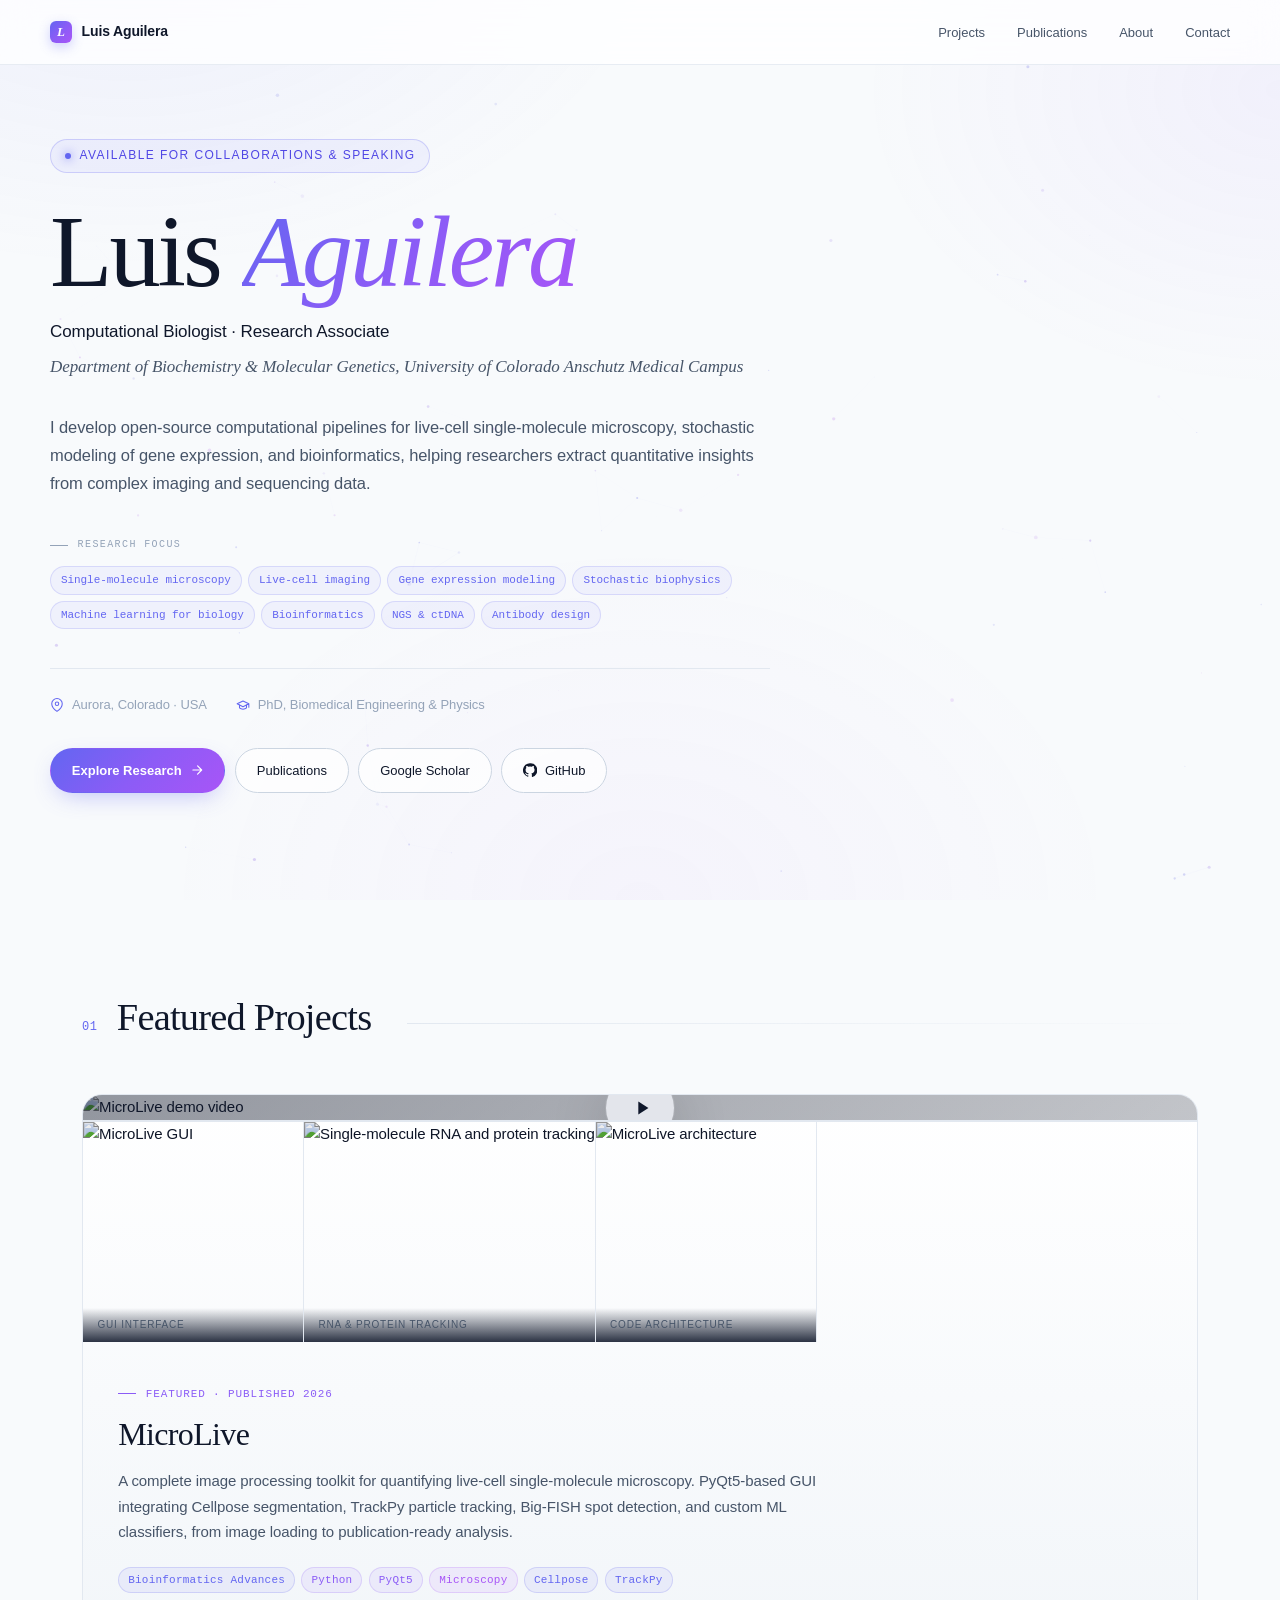
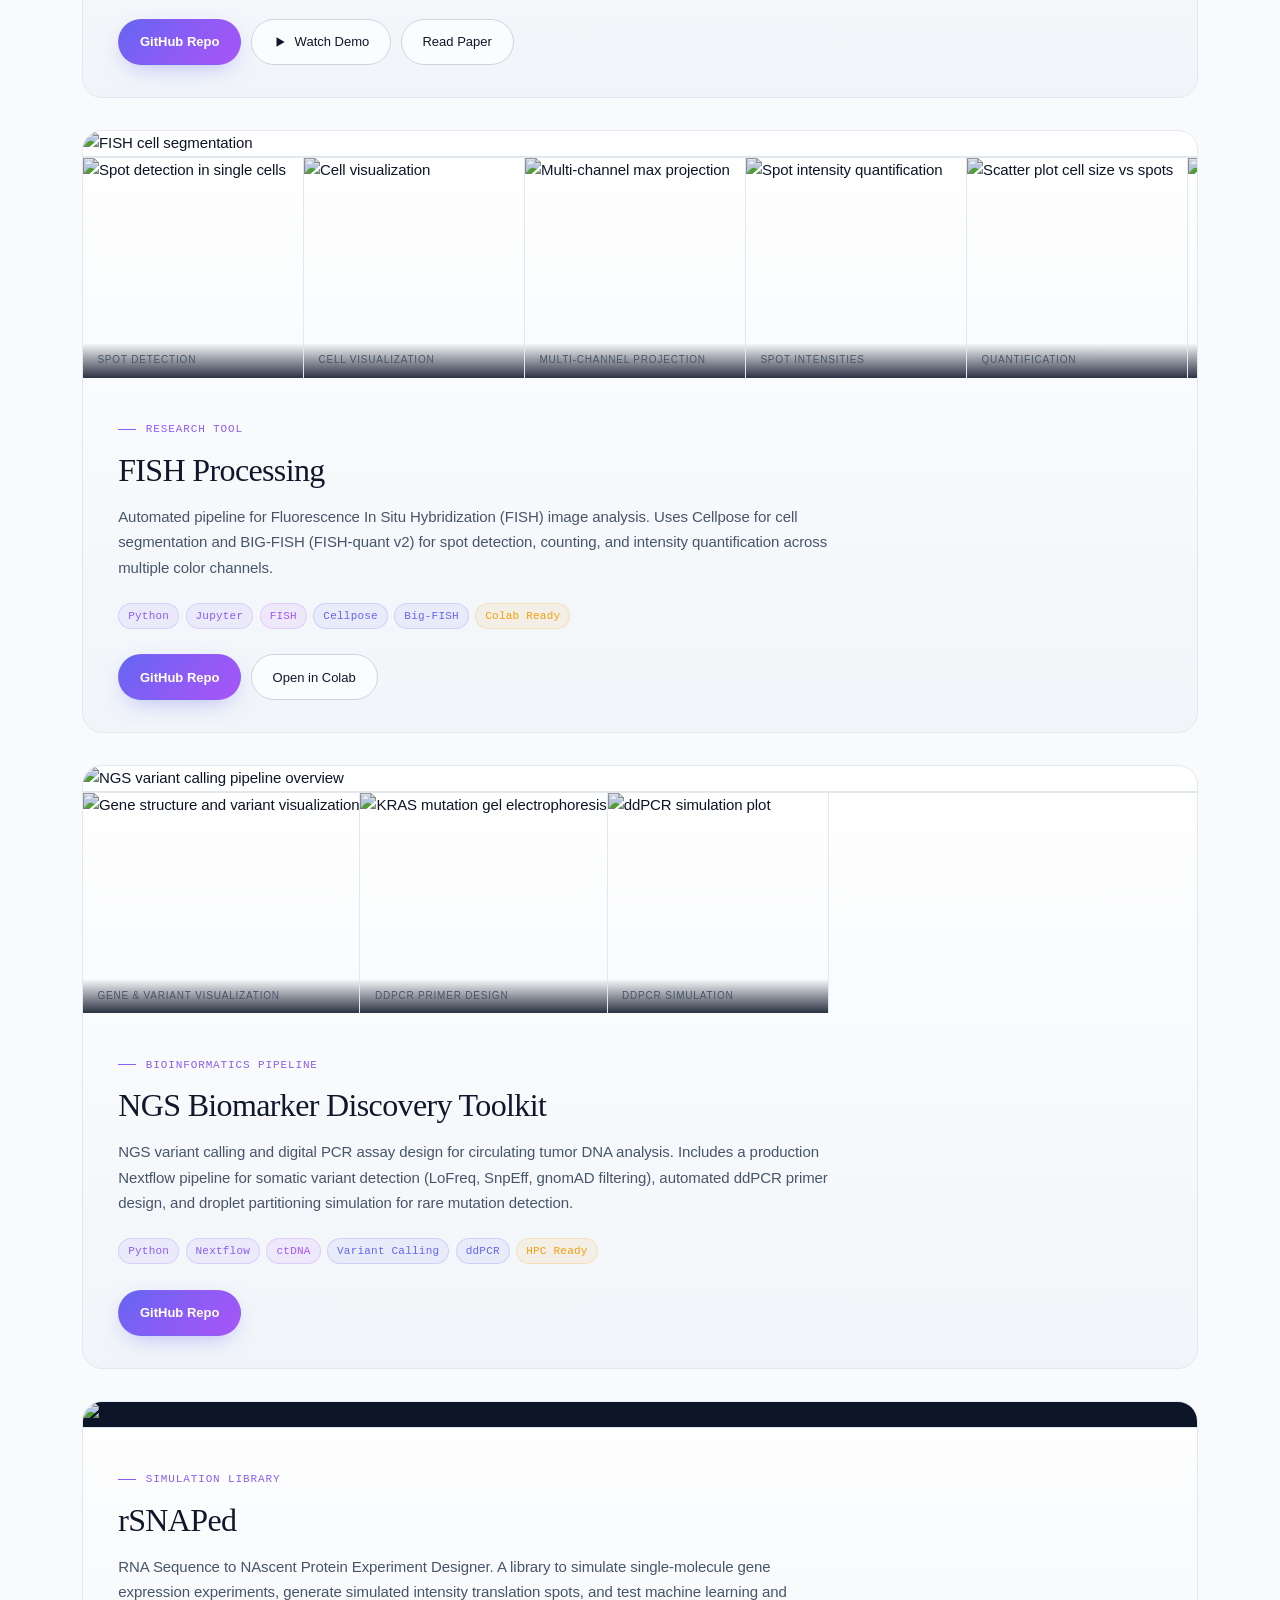
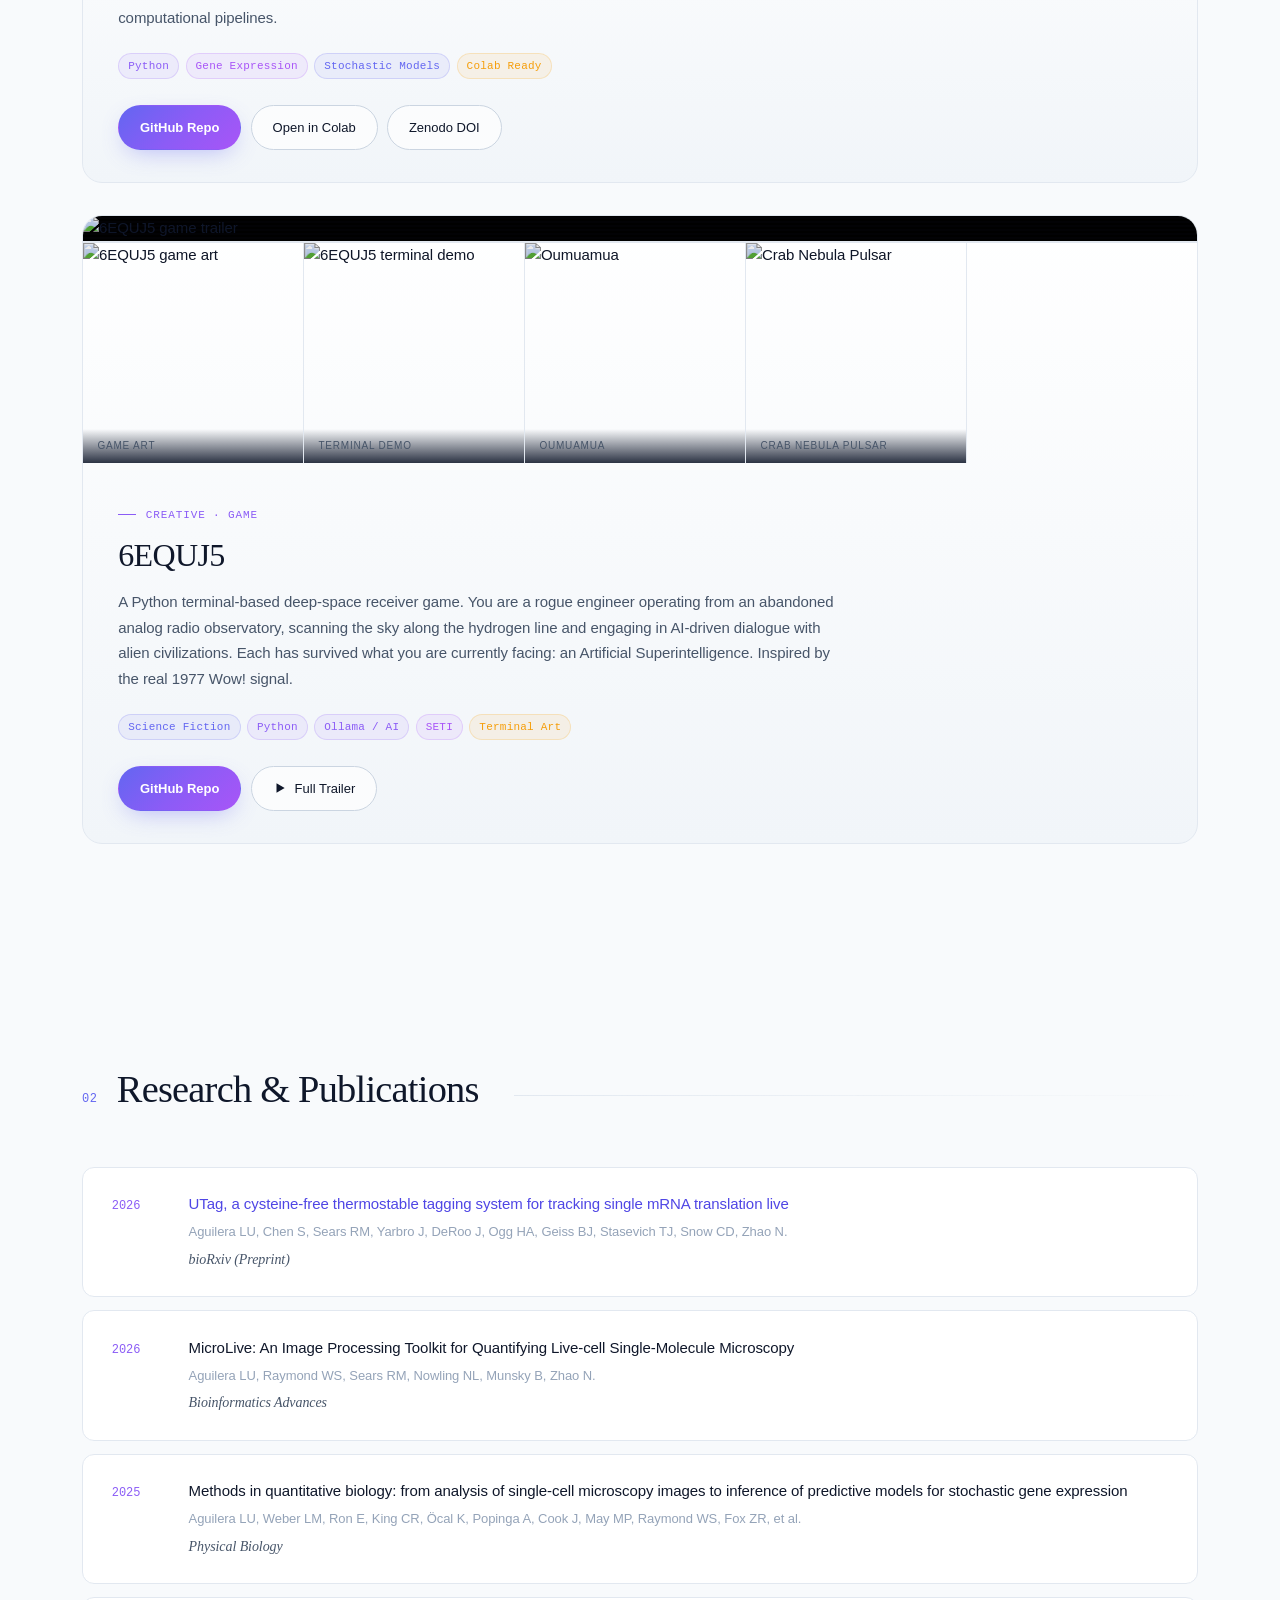
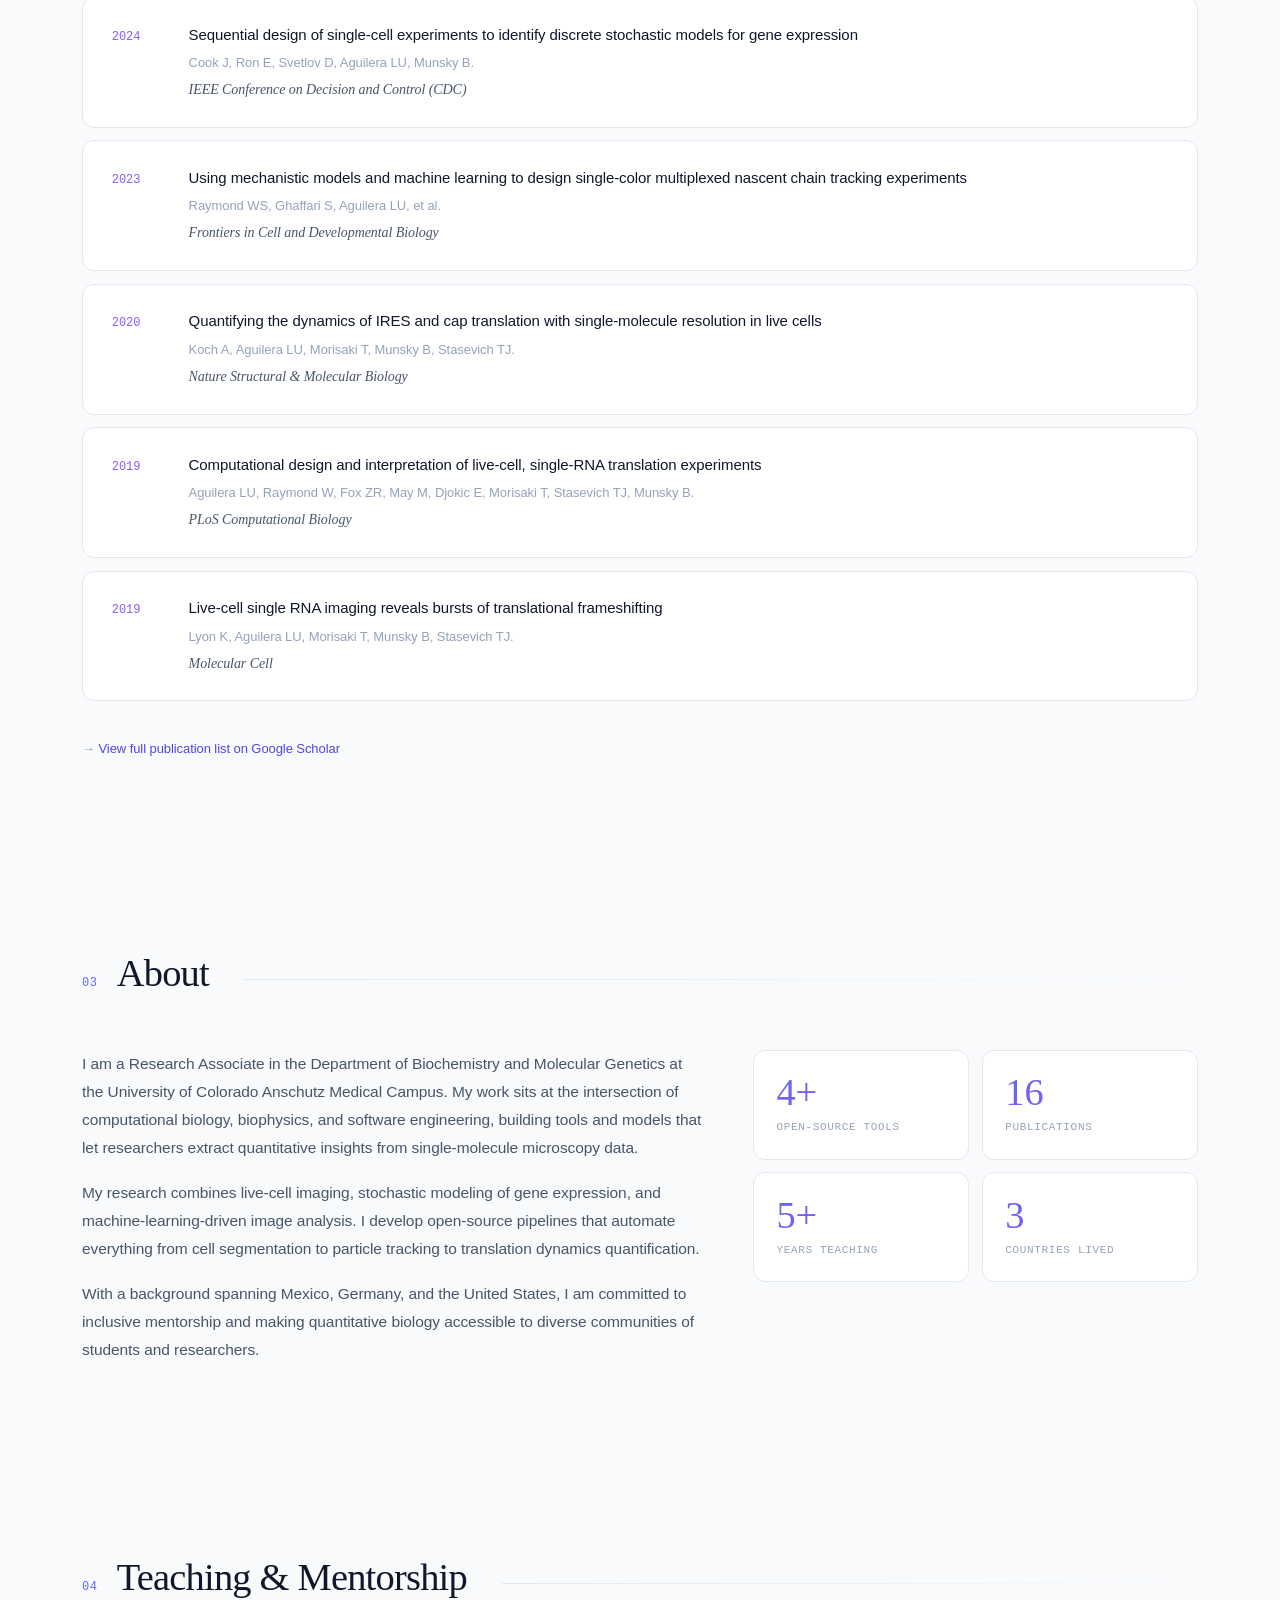
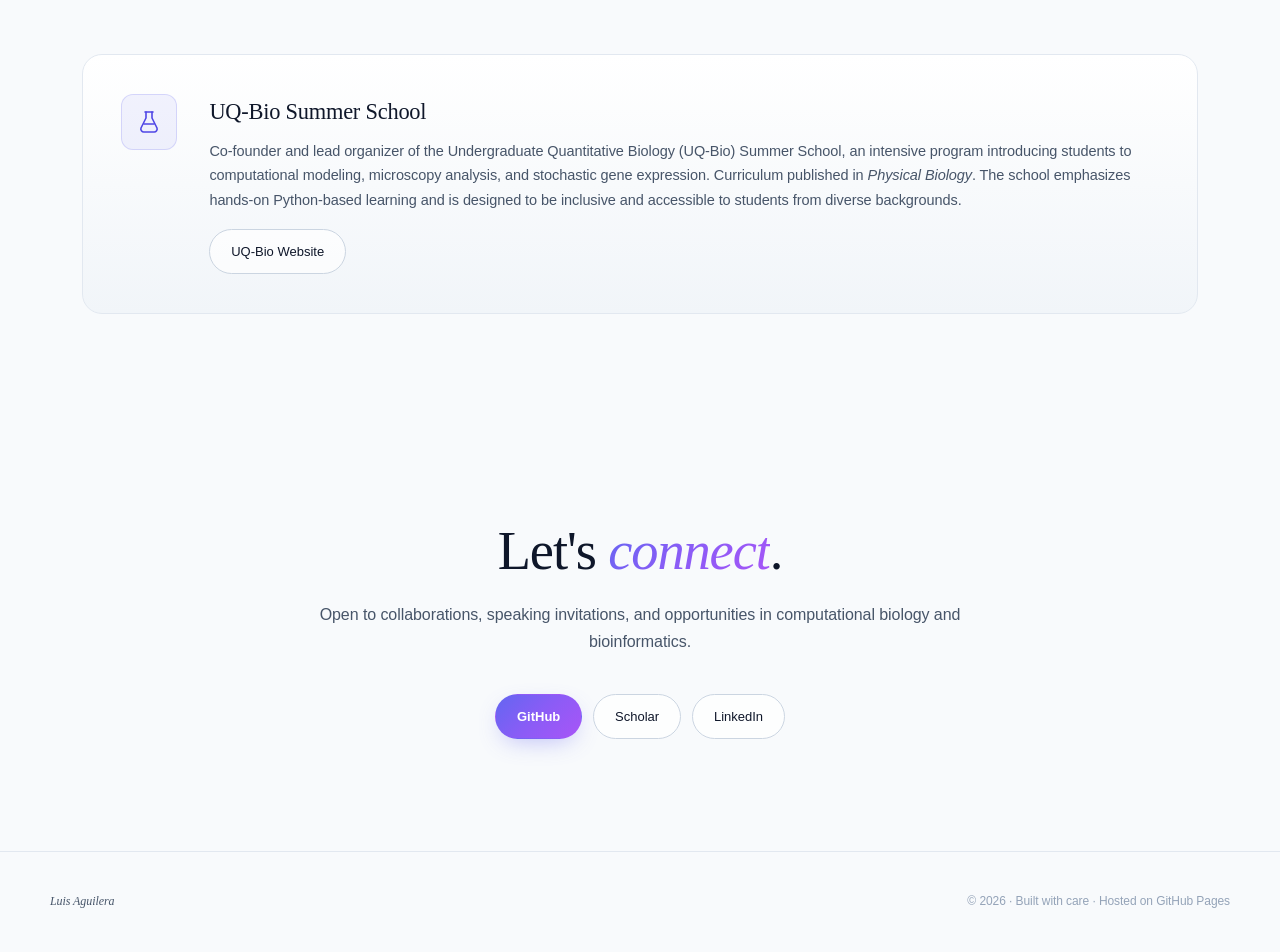
==== commit 184e9eef: "misc" ====
--- a/index.html
+++ b/index.html
@@ -3,7 +3,7 @@
 <head>
   <meta charset="UTF-8" />
   <meta name="viewport" content="width=device-width, initial-scale=1.0" />
-  <title>Luis Aguilera — Computational Biologist & Software Developer</title>
+  <title>Luis Aguilera - Computational Biologist & Software Developer</title>
   <meta name="description" content="Research Associate at UC Anschutz Medical Campus. Building computational tools for single-molecule microscopy, gene expression, and bioinformatics." />
   <meta http-equiv="Content-Security-Policy" content="default-src 'self'; script-src 'self' 'unsafe-inline'; style-src 'self' 'unsafe-inline' https://fonts.googleapis.com; font-src 'self' https://fonts.gstatic.com; img-src 'self' data: https://raw.githubusercontent.com https://github.com https://img.youtube.com https://i.ytimg.com; frame-src https://www.youtube-nocookie.com; connect-src 'self'; form-action 'self'; base-uri 'self'; object-src 'none'; upgrade-insecure-requests" />
   <meta name="referrer" content="strict-origin-when-cross-origin" />
@@ -12,14 +12,14 @@
   <link href="https://fonts.googleapis.com/css2?family=Inter:wght@300;400;500;600;700&family=Instrument+Serif:ital@0;1&family=JetBrains+Mono:wght@400;500&display=swap" rel="stylesheet" />
   <style>
     :root {
-      /* Surfaces — clean, warm light */
+      /* Surfaces - clean, warm light */
       --bg-primary:    #f8fafc;
       --bg-secondary:  #f1f5f9;
       --bg-card:       #ffffff;
       --bg-card-hover: #f8fafc;
       --bg-elevated:   #ffffff;
 
-      /* Borders — soft, subtle */
+      /* Borders - soft, subtle */
       --border:        #e2e8f0;
       --border-strong: #cbd5e1;
       --border-accent: rgba(99, 102, 241, 0.35);
@@ -30,7 +30,7 @@
       --text-muted:     #94a3b8;
       --text-faint:     #cbd5e1;
 
-      /* Accents — indigo → violet (SIMBA style) */
+      /* Accents - indigo → violet (SIMBA style) */
       --accent:          #6366f1;
       --accent-bright:   #4f46e5;
       --accent-cyan:     #8b5cf6;
@@ -70,7 +70,7 @@
       -moz-osx-font-smoothing: grayscale;
     }
 
-    /* Ambient background — soft pastel blobs */
+    /* Ambient background - soft pastel blobs */
     body::before {
       content: '';
       position: fixed; inset: 0;
@@ -643,7 +643,7 @@
       </div>
       <p class="subtitle fade-in delay-3">
         I develop open-source computational pipelines for live-cell single-molecule
-        microscopy, stochastic modeling of gene expression, and bioinformatics —
+        microscopy, stochastic modeling of gene expression, and bioinformatics,
         helping researchers extract quantitative insights from complex imaging and
         sequencing data.
       </p>
@@ -688,7 +688,7 @@
   <!-- ═══════════════════════════════════════ -->
   <section id="projects">
     <div class="section-header fade-in">
-      <span class="num">01 —</span>
+      <span class="num">01</span>
       <h2>Featured Projects</h2>
     </div>
 
@@ -722,7 +722,7 @@
         <p>
           A complete image processing toolkit for quantifying live-cell single-molecule microscopy.
           PyQt5-based GUI integrating Cellpose segmentation, TrackPy particle tracking, Big-FISH
-          spot detection, and custom ML classifiers — from image loading to publication-ready analysis.
+          spot detection, and custom ML classifiers, from image loading to publication-ready analysis.
         </p>
         <div class="project-tags">
           <span class="tag accent">Bioinformatics Advances</span>
@@ -936,7 +936,7 @@
   <!-- PUBLICATIONS -->
   <section id="publications">
     <div class="section-header fade-in">
-      <span class="num">02 —</span>
+      <span class="num">02</span>
       <h2>Research &amp; Publications</h2>
     </div>
     <div class="pub-list">
@@ -959,7 +959,7 @@
       <div class="pub-item fade-in delay-2">
         <span class="pub-year">2025</span>
         <div class="pub-content">
-          <h4>Methods in quantitative biology — from analysis of single-cell microscopy images to inference of predictive models for stochastic gene expression</h4>
+          <h4>Methods in quantitative biology: from analysis of single-cell microscopy images to inference of predictive models for stochastic gene expression</h4>
           <div class="authors">Aguilera LU, Weber LM, Ron E, King CR, Öcal K, Popinga A, Cook J, May MP, Raymond WS, Fox ZR, et al.</div>
           <div class="journal">Physical Biology</div>
         </div>
@@ -1013,7 +1013,7 @@
   <!-- ABOUT -->
   <section id="about">
     <div class="section-header fade-in">
-      <span class="num">03 —</span>
+      <span class="num">03</span>
       <h2>About</h2>
     </div>
     <div class="about-grid">
@@ -1021,7 +1021,7 @@
         <p>
           I am a Research Associate in the Department of Biochemistry and Molecular Genetics
           at the University of Colorado Anschutz Medical Campus. My work sits at the intersection
-          of computational biology, biophysics, and software engineering — building tools
+          of computational biology, biophysics, and software engineering, building tools
           and models that let researchers extract quantitative insights from single-molecule
           microscopy data.
         </p>
@@ -1061,7 +1061,7 @@
   <!-- TEACHING -->
   <section id="teaching">
     <div class="section-header fade-in">
-      <span class="num">04 —</span>
+      <span class="num">04</span>
       <h2>Teaching &amp; Mentorship</h2>
     </div>
     <div class="teaching-card fade-in delay-1">
@@ -1072,7 +1072,7 @@
         <h3>UQ-Bio Summer School</h3>
         <p>
           Co-founder and lead organizer of the Undergraduate Quantitative Biology (UQ-Bio)
-          Summer School — an intensive program introducing students to computational modeling,
+          Summer School, an intensive program introducing students to computational modeling,
           microscopy analysis, and stochastic gene expression. Curriculum published in
           <em>Physical Biology</em>. The school emphasizes hands-on Python-based learning
           and is designed to be inclusive and accessible to students from diverse backgrounds.
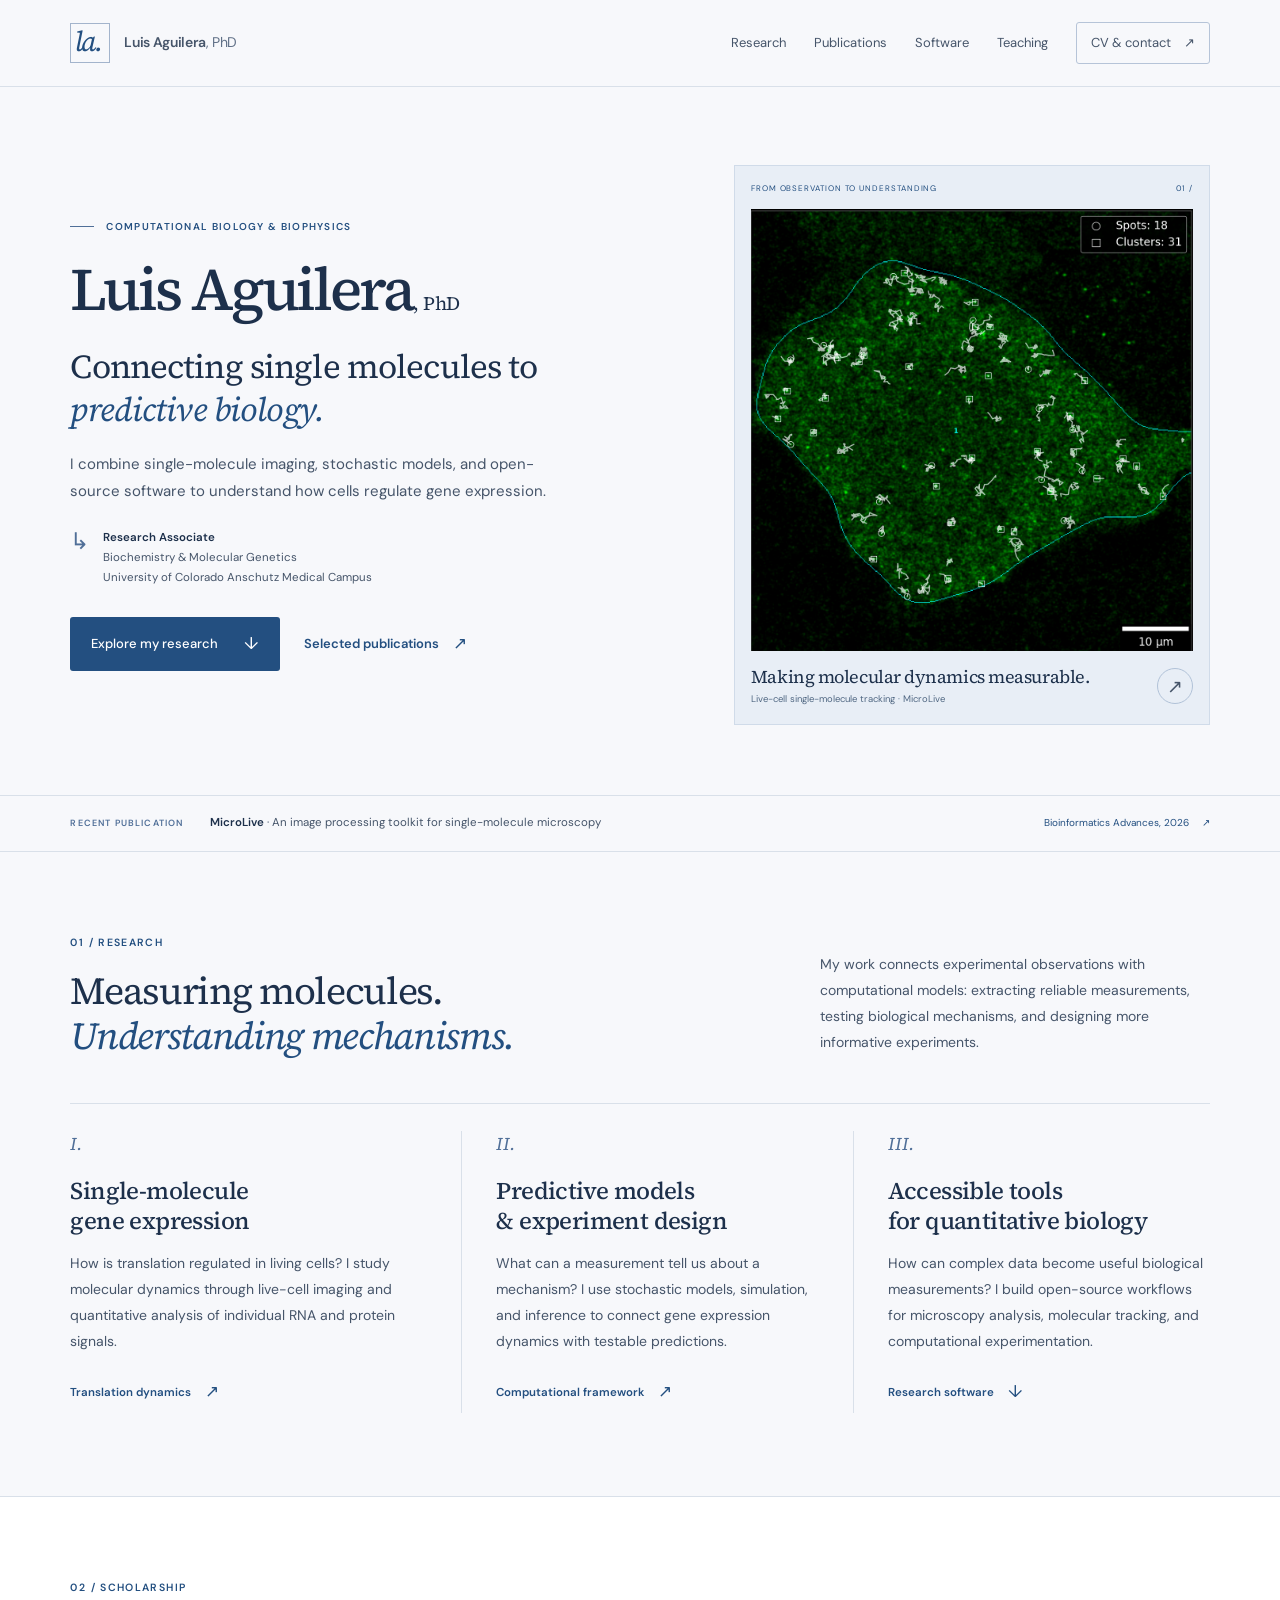
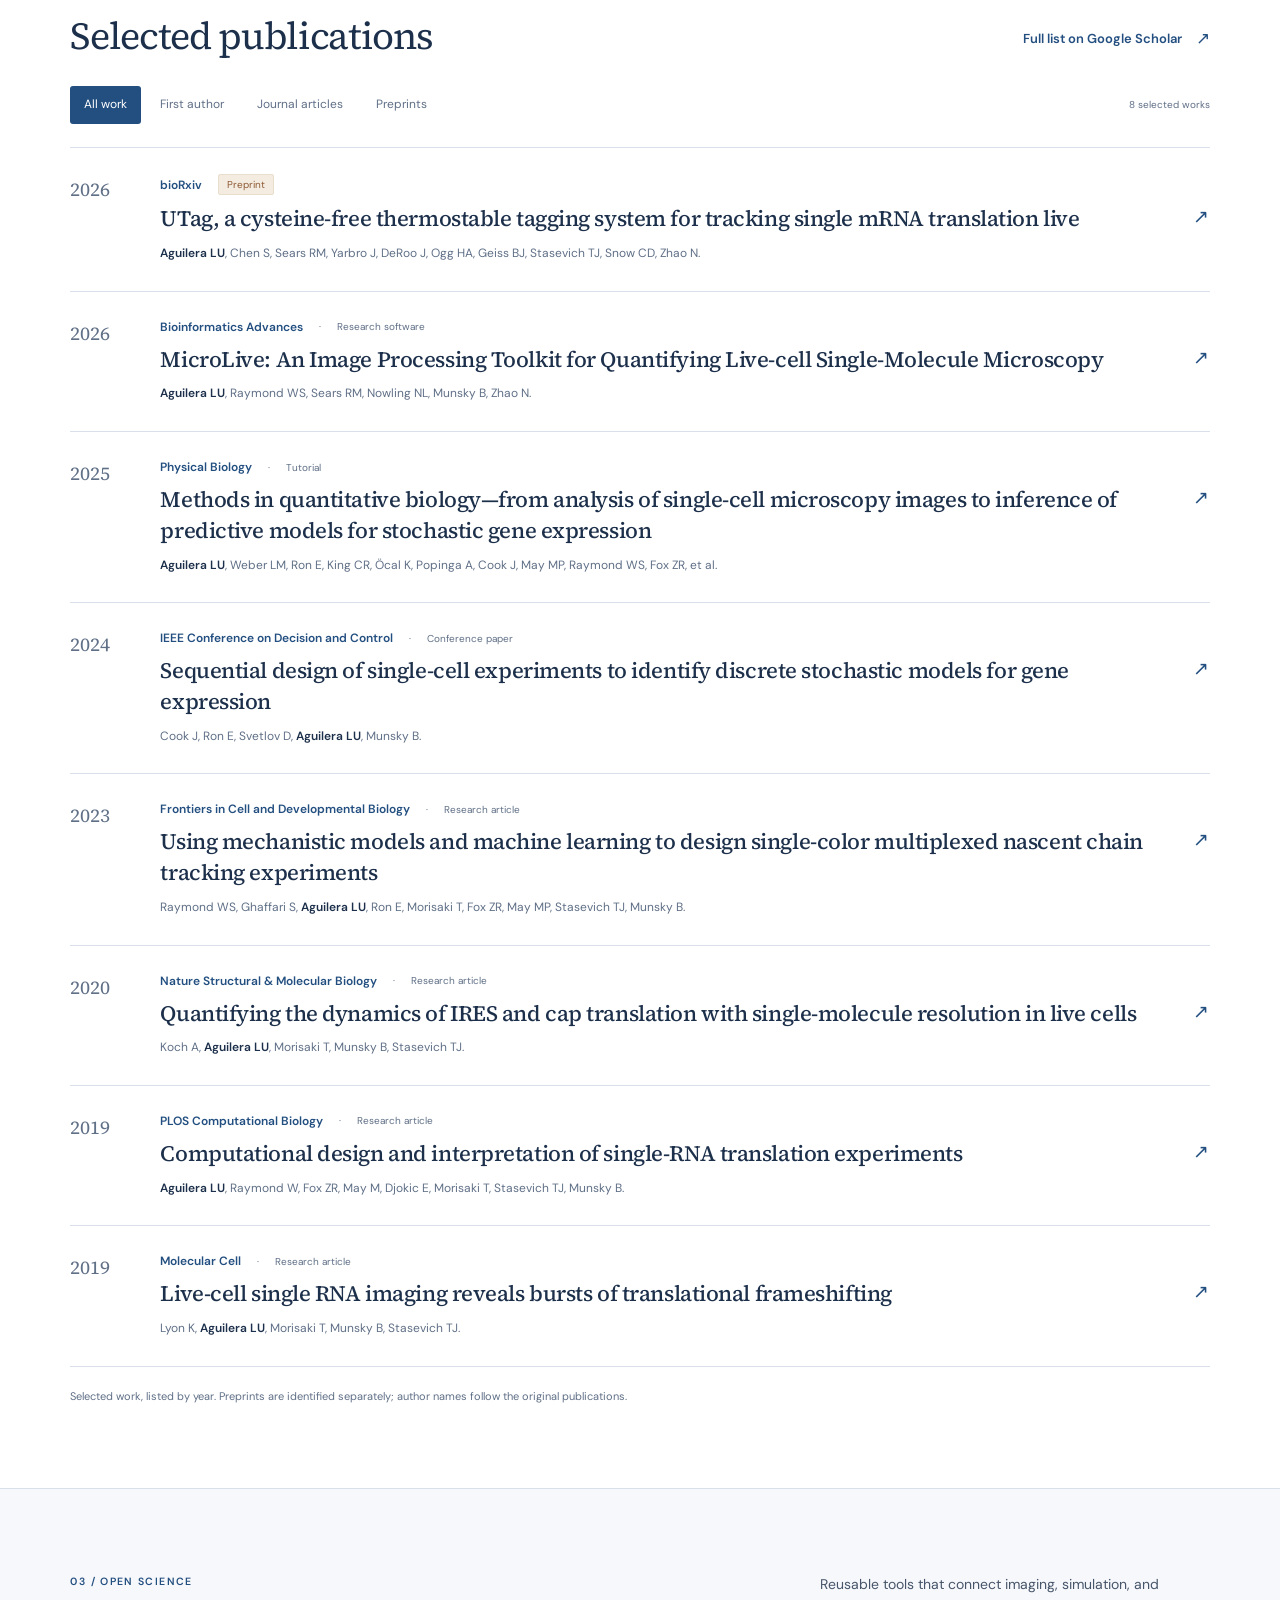
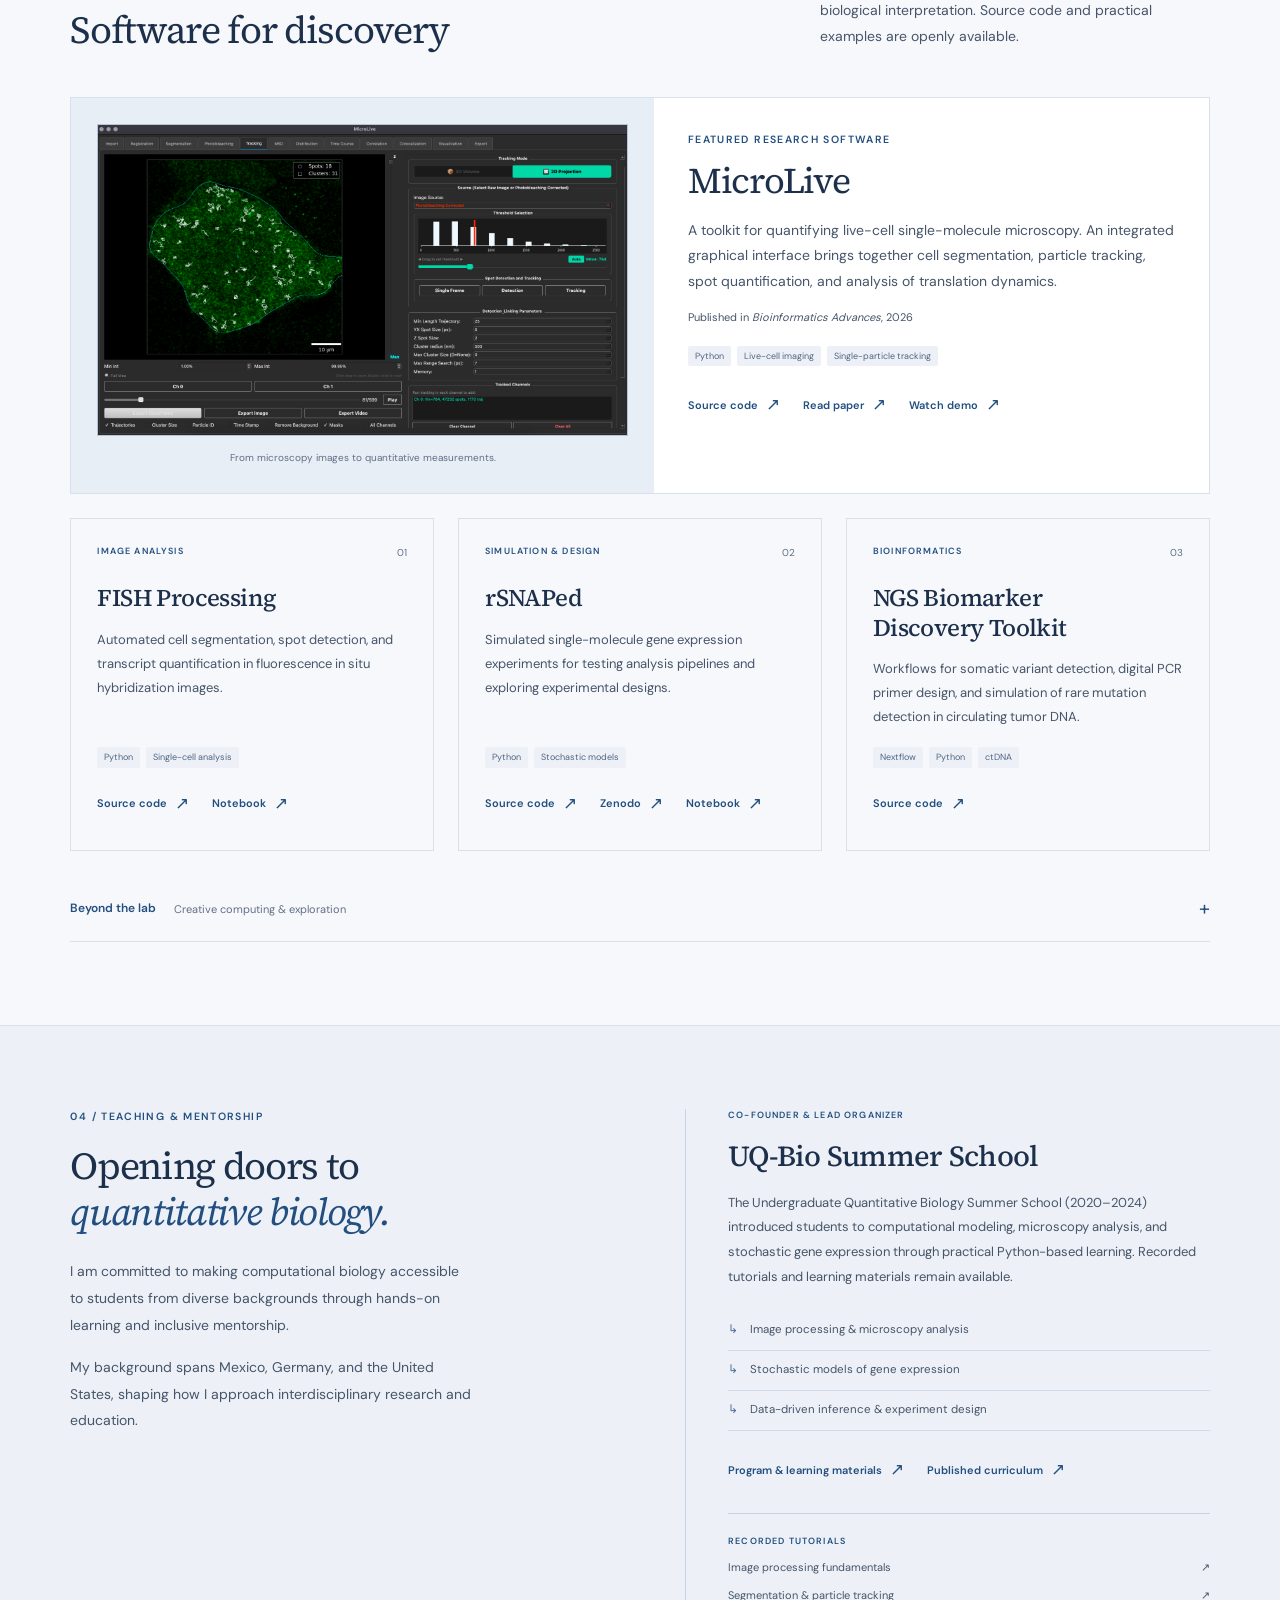
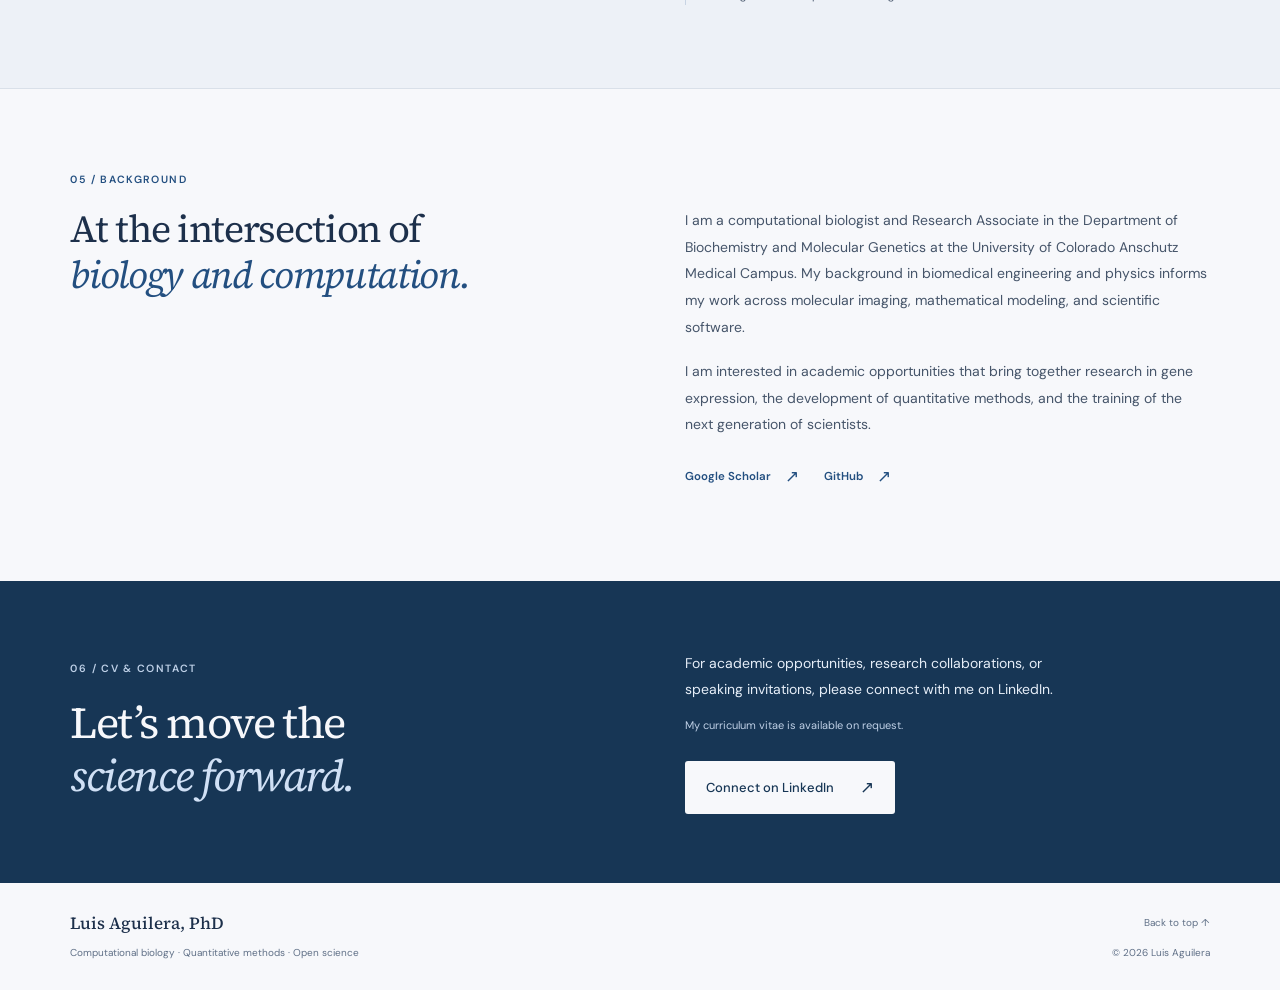
==== commit 58ef28ef: "misc" ====
--- a/index.html
+++ b/index.html
@@ -1,1217 +1,206 @@
 <!DOCTYPE html>
 <html lang="en">
 <head>
-  <meta charset="UTF-8" />
-  <meta name="viewport" content="width=device-width, initial-scale=1.0" />
-  <title>Luis Aguilera - Computational Biologist & Software Developer</title>
-  <meta name="description" content="Research Associate at UC Anschutz Medical Campus. Building computational tools for single-molecule microscopy, gene expression, and bioinformatics." />
-  <meta http-equiv="Content-Security-Policy" content="default-src 'self'; script-src 'self' 'unsafe-inline'; style-src 'self' 'unsafe-inline' https://fonts.googleapis.com; font-src 'self' https://fonts.gstatic.com; img-src 'self' data: https://raw.githubusercontent.com https://github.com https://img.youtube.com https://i.ytimg.com; frame-src https://www.youtube-nocookie.com; connect-src 'self'; form-action 'self'; base-uri 'self'; object-src 'none'; upgrade-insecure-requests" />
-  <meta name="referrer" content="strict-origin-when-cross-origin" />
-  <link rel="preconnect" href="https://fonts.googleapis.com" />
-  <link rel="preconnect" href="https://fonts.gstatic.com" crossorigin />
-  <link href="https://fonts.googleapis.com/css2?family=Inter:wght@300;400;500;600;700&family=Instrument+Serif:ital@0;1&family=JetBrains+Mono:wght@400;500&display=swap" rel="stylesheet" />
-  <style>
-    :root {
-      /* Surfaces - clean, warm light */
-      --bg-primary:    #f8fafc;
-      --bg-secondary:  #f1f5f9;
-      --bg-card:       #ffffff;
-      --bg-card-hover: #f8fafc;
-      --bg-elevated:   #ffffff;
-
-      /* Borders - soft, subtle */
-      --border:        #e2e8f0;
-      --border-strong: #cbd5e1;
-      --border-accent: rgba(99, 102, 241, 0.35);
-
-      /* Text */
-      --text-primary:   #0f172a;
-      --text-secondary: #475569;
-      --text-muted:     #94a3b8;
-      --text-faint:     #cbd5e1;
-
-      /* Accents - indigo → violet (SIMBA style) */
-      --accent:          #6366f1;
-      --accent-bright:   #4f46e5;
-      --accent-cyan:     #8b5cf6;
-      --accent-violet:   #7c3aed;
-      --accent-warm:     #a855f7;
-      --accent-orange:   #f59e0b;
-      --accent-dim:      rgba(99, 102, 241, 0.08);
-      --accent-dim-2:    rgba(139, 92, 246, 0.08);
-
-      /* Type */
-      --sans:  'Inter', -apple-system, BlinkMacSystemFont, 'Segoe UI', sans-serif;
-      --serif: 'Instrument Serif', 'Source Serif 4', Georgia, serif;
-      --mono:  'JetBrains Mono', 'Fira Code', monospace;
-
-      /* Effects */
-      --glow-soft:  0 4px 24px rgba(99, 102, 241, 0.10);
-      --glow-card:  0 20px 60px -15px rgba(99, 102, 241, 0.12), 0 0 0 1px rgba(99, 102, 241, 0.08);
-      --gradient-accent: linear-gradient(135deg, #6366f1 0%, #8b5cf6 50%, #a855f7 100%);
-      --radius-sm: 8px;
-      --radius:    12px;
-      --radius-lg: 20px;
-    }
-
-    *, *::before, *::after { margin: 0; padding: 0; box-sizing: border-box; }
-    html { scroll-behavior: smooth; }
-
-    body {
-      font-family: var(--sans);
-      background: var(--bg-primary);
-      color: var(--text-primary);
-      line-height: 1.65;
-      font-size: 15px;
-      font-weight: 400;
-      letter-spacing: -0.005em;
-      overflow-x: hidden;
-      -webkit-font-smoothing: antialiased;
-      -moz-osx-font-smoothing: grayscale;
-    }
-
-    /* Ambient background - soft pastel blobs */
-    body::before {
-      content: '';
-      position: fixed; inset: 0;
-      background:
-        radial-gradient(900px 600px at 10% -10%, rgba(99, 102, 241, 0.08), transparent 60%),
-        radial-gradient(700px 500px at 100% 10%, rgba(139, 92, 246, 0.06), transparent 60%),
-        radial-gradient(800px 600px at 50% 100%, rgba(168, 85, 247, 0.04), transparent 60%);
-      pointer-events: none;
-      z-index: 0;
-    }
-
-    a { color: var(--accent-bright); text-decoration: none; transition: color 0.2s; }
-    a:hover { color: var(--accent-violet); }
-
-    ::selection { background: rgba(99, 102, 241, 0.2); color: #0f172a; }
-
-    /* ─── NAV ─── */
-    nav {
-      position: fixed; top: 0; left: 0; right: 0; z-index: 100;
-      background: rgba(255, 255, 255, 0.78);
-      backdrop-filter: saturate(140%) blur(16px);
-      -webkit-backdrop-filter: saturate(140%) blur(16px);
-      border-bottom: 1px solid rgba(226, 232, 240, 0.8);
-      padding: 0 2rem;
-    }
-    nav .nav-inner {
-      max-width: 1180px; margin: 0 auto; display: flex;
-      align-items: center; justify-content: space-between; height: 64px;
-    }
-    nav .logo {
-      font-family: var(--sans); font-weight: 600; font-size: 14px;
-      color: var(--text-primary); letter-spacing: -0.01em;
-      display: flex; align-items: center; gap: 0.6rem;
-    }
-    nav .logo .mark {
-      width: 22px; height: 22px; border-radius: 6px;
-      background: var(--gradient-accent);
-      display: inline-flex; align-items: center; justify-content: center;
-      font-family: var(--serif); font-style: italic; color: #ffffff;
-      font-size: 13px; font-weight: 600;
-      box-shadow: 0 4px 12px rgba(99, 102, 241, 0.3);
-    }
-    nav .logo .dim { color: var(--text-muted); font-weight: 400; }
-    nav ul { list-style: none; display: flex; gap: 2rem; }
-    nav ul li a {
-      color: var(--text-secondary); font-size: 13px; font-weight: 450;
-      letter-spacing: 0; text-transform: none; transition: color 0.2s;
-    }
-    nav ul li a:hover { color: var(--text-primary); }
-
-    /* ─── HERO ─── */
-    .hero {
-      min-height: 100vh; display: flex; align-items: center;
-      padding: 7rem 2rem 5rem; position: relative;
-    }
-    #particle-canvas {
-      position: absolute; top: 0; left: 0; width: 100%; height: 100%;
-      pointer-events: none; z-index: 0; opacity: 0.55;
-    }
-    .hero-inner {
-      max-width: 1180px; margin: 0 auto; width: 100%;
-      position: relative; z-index: 1;
-    }
-    .hero .eyebrow {
-      display: inline-flex; align-items: center; gap: 0.55rem;
-      font-size: 12px; color: var(--accent-bright);
-      letter-spacing: 0.12em; text-transform: uppercase;
-      padding: 0.4rem 0.85rem; border-radius: 99px;
-      border: 1px solid rgba(99, 102, 241, 0.25);
-      background: rgba(99, 102, 241, 0.06);
-      margin-bottom: 1.8rem;
-      font-weight: 500;
-    }
-    .hero .eyebrow .pulse {
-      width: 6px; height: 6px; border-radius: 50%;
-      background: var(--accent);
-      box-shadow: 0 0 10px var(--accent);
-      animation: pulse 2.4s ease-in-out infinite;
-    }
-    @keyframes pulse {
-      0%, 100% { opacity: 0.5; transform: scale(1); }
-      50% { opacity: 1; transform: scale(1.2); }
-    }
-    .hero h1 {
-      font-family: var(--serif);
-      font-size: clamp(3.2rem, 8vw, 6.4rem);
-      font-weight: 400;
-      line-height: 0.98;
-      letter-spacing: -0.03em;
-      margin-bottom: 1rem;
-    }
-    .hero h1 .last {
-      background: var(--gradient-accent);
-      -webkit-background-clip: text; background-clip: text;
-      -webkit-text-fill-color: transparent;
-      font-style: italic;
-    }
-    .hero .role {
-      font-family: var(--sans); font-size: 17px;
-      color: var(--text-primary); font-weight: 500;
-      margin-bottom: 0.4rem; letter-spacing: -0.005em;
-    }
-    .hero .affiliation {
-      font-family: var(--serif); font-size: 17px; font-style: italic;
-      color: var(--text-secondary); margin-bottom: 2rem;
-      max-width: 720px;
-    }
-    .hero .affiliation a {
-      color: var(--text-secondary);
-      border-bottom: 1px solid transparent;
-      transition: border-color 0.2s, color 0.2s;
-    }
-    .hero .affiliation a:hover {
-      color: var(--accent-bright);
-      border-bottom-color: var(--accent-bright);
-    }
-    .hero .subtitle {
-      font-size: 16.5px; color: var(--text-secondary);
-      max-width: 720px; line-height: 1.7; margin-bottom: 2rem;
-      font-weight: 400; letter-spacing: -0.005em;
-    }
-    .hero .focus-label {
-      font-family: var(--mono); font-size: 10px;
-      color: var(--text-muted); letter-spacing: 0.14em;
-      text-transform: uppercase; font-weight: 500;
-      margin-bottom: 0.8rem;
-      display: inline-flex; align-items: center; gap: 0.6rem;
-    }
-    .hero .focus-label::before {
-      content: ''; width: 18px; height: 1px; background: var(--text-muted);
-    }
-    .hero .focus-tags {
-      display: flex; flex-wrap: wrap; gap: 0.4rem; margin-bottom: 2.4rem;
-      max-width: 720px;
-    }
-    .hero .focus-tags .tag {
-      font-family: var(--mono); font-size: 11px;
-      padding: 4px 10px; border-radius: 99px;
-      background: rgba(99, 102, 241, 0.06);
-      color: var(--accent);
-      border: 1px solid rgba(99, 102, 241, 0.18);
-      font-weight: 500;
-    }
-    .hero .meta {
-      display: flex; flex-wrap: wrap; gap: 0.8rem 1.8rem;
-      font-size: 13px; color: var(--text-muted);
-      padding-top: 1.6rem; border-top: 1px solid var(--border);
-      max-width: 720px;
-    }
-    .hero .meta span {
-      display: inline-flex; align-items: center; gap: 0.5rem;
-    }
-    .hero .meta svg {
-      width: 14px; height: 14px; color: var(--accent);
-      flex-shrink: 0;
-    }
-    .hero .links { margin-top: 2rem; display: flex; gap: 0.6rem; flex-wrap: wrap; }
-
-    /* ─── BUTTONS ─── */
-    .btn {
-      display: inline-flex; align-items: center; gap: 0.5rem;
-      padding: 0.7rem 1.3rem; border: 1px solid var(--border-strong);
-      border-radius: 99px;
-      font-family: var(--sans); font-size: 13px; font-weight: 500;
-      color: var(--text-primary);
-      transition: all 0.25s ease;
-      background: rgba(255, 255, 255, 0.7);
-      cursor: pointer;
-      letter-spacing: 0;
-    }
-    .btn:hover {
-      border-color: var(--border-accent);
-      background: rgba(99, 102, 241, 0.06);
-      color: var(--accent-bright);
-      transform: translateY(-1px);
-    }
-    .btn.primary {
-      background: var(--gradient-accent);
-      color: #ffffff;
-      border-color: transparent;
-      font-weight: 600;
-      box-shadow: 0 8px 24px -8px rgba(99, 102, 241, 0.45);
-    }
-    .btn.primary:hover {
-      transform: translateY(-1px);
-      box-shadow: 0 12px 32px -8px rgba(99, 102, 241, 0.55);
-      color: #ffffff;
-    }
-    .btn svg { width: 14px; height: 14px; flex-shrink: 0; }
-
-    /* ─── SECTIONS ─── */
-    section {
-      padding: 6rem 2rem; max-width: 1180px; margin: 0 auto;
-      position: relative; z-index: 1;
-    }
-    .section-header {
-      display: flex; align-items: baseline; gap: 1.2rem; margin-bottom: 3.5rem;
-    }
-    .section-header .num {
-      font-family: var(--mono); font-size: 12px;
-      color: var(--accent); font-weight: 500; letter-spacing: 0.05em;
-    }
-    .section-header h2 {
-      font-family: var(--serif); font-size: clamp(1.8rem, 3vw, 2.4rem);
-      font-weight: 400; letter-spacing: -0.02em; line-height: 1.1;
-    }
-    .section-header::after {
-      content: ''; flex: 1; height: 1px;
-      background: linear-gradient(90deg, var(--border) 0%, transparent 100%);
-      margin-left: 1rem; transform: translateY(-6px);
-    }
-
-    /* ═══ PROJECT SHOWCASE ═══ */
-    .project-showcase {
-      border: 1px solid var(--border);
-      border-radius: var(--radius-lg);
-      background: linear-gradient(180deg, var(--bg-card) 0%, var(--bg-secondary) 100%);
-      overflow: hidden;
-      margin-bottom: 2rem;
-      transition: border-color 0.4s ease, box-shadow 0.4s ease, transform 0.4s ease;
-      position: relative;
-    }
-    .project-showcase::before {
-      content: ''; position: absolute; inset: 0;
-      border-radius: var(--radius-lg); pointer-events: none;
-      background: linear-gradient(135deg, rgba(99, 102, 241, 0.05), transparent 40%);
-      opacity: 0; transition: opacity 0.4s ease;
-    }
-    .project-showcase:hover {
-      border-color: var(--border-accent);
-      box-shadow: var(--glow-card);
-      transform: translateY(-2px);
-    }
-    .project-showcase:hover::before { opacity: 1; }
-
-    /* Hero media */
-    .project-hero {
-      position: relative; width: 100%; overflow: hidden; cursor: pointer;
-      border-bottom: 1px solid var(--border);
-    }
-    .project-hero img {
-      width: 100%; display: block; object-fit: cover; max-height: 440px;
-      transition: transform 0.8s ease, filter 0.5s ease;
-      filter: brightness(0.92) saturate(1.05);
-    }
-    .project-showcase:hover .project-hero img {
-      transform: scale(1.025); filter: brightness(1) saturate(1.1);
-    }
-    .project-hero .play-overlay {
-      position: absolute; inset: 0; display: flex;
-      align-items: center; justify-content: center;
-      background: linear-gradient(135deg, rgba(15, 23, 42, 0.45), rgba(15, 23, 42, 0.25));
-      transition: background 0.3s;
-    }
-    .project-showcase:hover .play-overlay {
-      background: linear-gradient(135deg, rgba(15, 23, 42, 0.25), rgba(15, 23, 42, 0.1));
-    }
-    .play-btn {
-      width: 68px; height: 68px; border-radius: 50%;
-      background: rgba(230, 232, 239, 0.95);
-      backdrop-filter: blur(12px);
-      display: flex; align-items: center; justify-content: center;
-      transition: all 0.35s cubic-bezier(0.2, 0.9, 0.3, 1);
-      box-shadow: 0 0 0 1px rgba(255, 255, 255, 0.1), 0 20px 60px rgba(0, 0, 0, 0.2);
-    }
-    .project-showcase:hover .play-btn {
-      transform: scale(1.08);
-      background: var(--accent);
-      box-shadow: 0 0 0 1px rgba(255, 255, 255, 0.2), 0 0 60px rgba(99, 102, 241, 0.4);
-    }
-    .play-btn svg { width: 22px; height: 22px; fill: #0f172a; margin-left: 3px; }
-
-    /* Project info */
-    .project-info { padding: 2.2rem 2.2rem 2rem; }
-    .project-info .project-label {
-      font-family: var(--mono);
-      font-size: 11px; color: var(--accent-cyan);
-      letter-spacing: 0.08em; text-transform: uppercase;
-      margin-bottom: 0.9rem; font-weight: 500;
-      display: inline-flex; align-items: center; gap: 0.6rem;
-    }
-    .project-info .project-label::before {
-      content: ''; width: 18px; height: 1px; background: var(--accent-cyan);
-    }
-    .project-info h3 {
-      font-family: var(--serif); font-size: 2rem; font-weight: 400;
-      letter-spacing: -0.02em; margin-bottom: 1rem; line-height: 1.1;
-    }
-    .project-info p {
-      font-size: 15px; color: var(--text-secondary); font-weight: 400;
-      line-height: 1.7; margin-bottom: 1.4rem; max-width: 720px;
-    }
-
-    /* Image gallery strip */
-    .project-gallery {
-      display: flex; gap: 0; overflow-x: auto; scroll-snap-type: x mandatory;
-      border-top: 1px solid var(--border); scrollbar-width: thin;
-      scrollbar-color: var(--accent-dim) transparent;
-    }
-    .project-gallery::-webkit-scrollbar { height: 4px; }
-    .project-gallery::-webkit-scrollbar-track { background: transparent; }
-    .project-gallery::-webkit-scrollbar-thumb {
-      background: var(--accent-dim); border-radius: 2px;
-    }
-    .gallery-item {
-      flex: 0 0 auto; scroll-snap-align: start; position: relative;
-      border-right: 1px solid var(--border); overflow: hidden;
-    }
-    .gallery-item img {
-      height: 220px; display: block; object-fit: cover;
-      transition: transform 0.6s ease, filter 0.4s ease;
-      min-width: 220px; filter: brightness(0.92);
-    }
-    .gallery-item:hover img {
-      transform: scale(1.05); filter: brightness(1);
-    }
-    .gallery-item .gallery-caption {
-      position: absolute; bottom: 0; left: 0; right: 0;
-      padding: 0.55rem 0.9rem; font-size: 10px;
-      letter-spacing: 0.08em; text-transform: uppercase;
-      color: var(--text-secondary); font-weight: 500;
-      background: linear-gradient(transparent, rgba(15, 23, 42, 0.88));
-    }
-
-    /* Tags */
-    .project-tags { display: flex; flex-wrap: wrap; gap: 0.4rem; margin-bottom: 1.6rem; }
-    .project-tags .tag {
-      font-family: var(--mono);
-      font-size: 11px; padding: 3px 9px; border-radius: 99px;
-      letter-spacing: 0.02em; text-transform: none;
-      font-weight: 500;
-      border: 1px solid;
-    }
-    .tag.accent  { background: rgba(99, 102, 241, 0.08); color: var(--accent); border-color: rgba(99, 102, 241, 0.2); }
-    .tag.lang    { background: rgba(139, 92, 246, 0.08); color: var(--accent-cyan); border-color: rgba(139, 92, 246, 0.2); }
-    .tag.bio     { background: rgba(168, 85, 247, 0.08); color: var(--accent-warm); border-color: rgba(168, 85, 247, 0.2); }
-    .tag.orange  { background: rgba(245, 158, 11, 0.08); color: var(--accent-orange); border-color: rgba(245, 158, 11, 0.2); }
-
-    .project-actions { display: flex; gap: 0.6rem; flex-wrap: wrap; }
-
-    /* ─── VIDEO MODAL ─── */
-    .video-modal {
-      position: fixed; inset: 0; z-index: 10000; display: none;
-      align-items: center; justify-content: center;
-      background: rgba(15, 23, 42, 0.88); backdrop-filter: blur(24px);
-    }
-    .video-modal.active { display: flex; }
-    .video-modal .modal-close {
-      position: absolute; top: 2rem; right: 2rem; width: 44px; height: 44px;
-      border-radius: 50%; border: 1px solid var(--border-strong);
-      background: var(--bg-elevated);
-      color: var(--text-primary); font-size: 18px; display: flex;
-      align-items: center; justify-content: center; cursor: pointer;
-      transition: all 0.2s;
-    }
-    .video-modal .modal-close:hover {
-      border-color: var(--accent); color: var(--accent-bright);
-    }
-    .video-modal .modal-content {
-      width: 90%; max-width: 1000px; aspect-ratio: 16/9;
-      border-radius: var(--radius-lg); overflow: hidden;
-      border: 1px solid var(--border-strong);
-      box-shadow: 0 40px 100px rgba(0, 0, 0, 0.6);
-    }
-    .video-modal iframe { width: 100%; height: 100%; border: none; }
-
-    /* ─── PUBLICATIONS ─── */
-    .pub-list { display: flex; flex-direction: column; gap: 0.8rem; }
-    .pub-item {
-      padding: 1.6rem 1.8rem; border: 1px solid var(--border);
-      border-radius: var(--radius);
-      background: var(--bg-card);
-      transition: all 0.25s;
-      display: flex; gap: 1.8rem; align-items: flex-start;
-    }
-    .pub-item:hover {
-      border-color: var(--border-accent);
-      background: var(--bg-card-hover);
-      transform: translateX(4px);
-    }
-    .pub-year {
-      font-family: var(--mono); font-size: 12px;
-      color: var(--accent-cyan); white-space: nowrap;
-      padding-top: 4px; min-width: 48px; font-weight: 500;
-    }
-    .pub-content h4 {
-      font-family: var(--sans); font-size: 15px; font-weight: 500;
-      margin-bottom: 0.4rem; line-height: 1.45;
-      color: var(--text-primary); letter-spacing: -0.005em;
-    }
-    .pub-content .authors {
-      font-size: 13px; color: var(--text-muted);
-      font-weight: 400; margin-bottom: 0.3rem;
-    }
-    .pub-content .journal {
-      font-family: var(--serif); font-size: 14px;
-      color: var(--text-secondary); font-style: italic;
-    }
-
-    /* ─── ABOUT ─── */
-    .about-grid {
-      display: grid; grid-template-columns: 1.4fr 1fr; gap: 3rem;
-      align-items: start;
-    }
-    .about-text {
-      font-size: 15.5px; color: var(--text-secondary);
-      line-height: 1.8; font-weight: 400;
-    }
-    .about-text p + p { margin-top: 1.1rem; }
-    .about-stats {
-      display: grid; grid-template-columns: 1fr 1fr; gap: 0.8rem;
-    }
-    .stat-box {
-      padding: 1.4rem; border: 1px solid var(--border);
-      border-radius: var(--radius);
-      background: var(--bg-card);
-      transition: all 0.3s;
-    }
-    .stat-box:hover {
-      border-color: var(--border-accent);
-      transform: translateY(-2px);
-      box-shadow: var(--glow-soft);
-    }
-    .stat-box .stat-num {
-      font-family: var(--serif); font-size: 2.4rem;
-      font-weight: 400; line-height: 1; margin-bottom: 0.4rem;
-      background: var(--gradient-accent);
-      -webkit-background-clip: text; background-clip: text;
-      -webkit-text-fill-color: transparent;
-    }
-    .stat-box .stat-label {
-      font-family: var(--mono); font-size: 11px;
-      color: var(--text-muted); text-transform: uppercase;
-      letter-spacing: 0.06em; font-weight: 500;
-    }
-
-    /* ─── TEACHING ─── */
-    .teaching-card {
-      border: 1px solid var(--border); border-radius: var(--radius-lg);
-      background: linear-gradient(180deg, var(--bg-card) 0%, var(--bg-secondary) 100%);
-      padding: 2.4rem; display: flex; gap: 2rem; align-items: flex-start;
-      transition: all 0.3s;
-    }
-    .teaching-card:hover {
-      border-color: var(--border-accent);
-      box-shadow: var(--glow-soft);
-    }
-    .teaching-card .badge {
-      min-width: 56px; height: 56px; border-radius: var(--radius);
-      background: rgba(99, 102, 241, 0.08);
-      border: 1px solid rgba(99, 102, 241, 0.2);
-      display: flex; align-items: center; justify-content: center;
-      color: var(--accent-bright); flex-shrink: 0;
-    }
-    .teaching-card .badge svg { width: 24px; height: 24px; }
-    .teaching-card h3 {
-      font-family: var(--serif); font-size: 1.4rem;
-      font-weight: 400; margin-bottom: 0.5rem; letter-spacing: -0.01em;
-    }
-    .teaching-card p {
-      font-size: 14.5px; color: var(--text-secondary);
-      font-weight: 400; line-height: 1.7;
-    }
-
-    /* ─── CONTACT ─── */
-    .contact-section {
-      text-align: center; padding: 7rem 2rem;
-      max-width: 720px; margin: 0 auto;
-    }
-    .contact-section h2 {
-      font-family: var(--serif); font-size: clamp(2.4rem, 5vw, 3.4rem);
-      font-weight: 400; letter-spacing: -0.02em;
-      margin-bottom: 1.2rem; line-height: 1.1;
-    }
-    .contact-section h2 .accent {
-      background: var(--gradient-accent);
-      -webkit-background-clip: text; background-clip: text;
-      -webkit-text-fill-color: transparent;
-      font-style: italic;
-    }
-    .contact-section p {
-      color: var(--text-secondary); font-weight: 400;
-      font-size: 16px; margin-bottom: 2.4rem; line-height: 1.7;
-    }
-    .contact-links { display: flex; justify-content: center; gap: 0.7rem; flex-wrap: wrap; }
-
-    /* ─── FOOTER ─── */
-    footer {
-      border-top: 1px solid var(--border);
-      padding: 2.5rem 2rem; text-align: center;
-      font-size: 12px; color: var(--text-muted);
-      position: relative; z-index: 1;
-    }
-    footer .footer-inner {
-      max-width: 1180px; margin: 0 auto;
-      display: flex; justify-content: space-between; align-items: center;
-      flex-wrap: wrap; gap: 1rem;
-    }
-    footer .footer-mark {
-      font-family: var(--serif); font-style: italic;
-      color: var(--text-secondary);
-    }
-
-    /* ─── RESPONSIVE ─── */
-    @media (max-width: 768px) {
-      nav { padding: 0 1.2rem; }
-      nav ul { gap: 1.2rem; }
-      nav ul li a { font-size: 12px; }
-      .hero { padding: 6rem 1.2rem 4rem; }
-      section { padding: 4rem 1.2rem; }
-      .about-grid { grid-template-columns: 1fr; gap: 2rem; }
-      .teaching-card { flex-direction: column; gap: 1.2rem; padding: 1.8rem; }
-      .pub-item { flex-direction: column; gap: 0.5rem; padding: 1.4rem; }
-      .gallery-item img { height: 160px; min-width: 160px; }
-      .project-info { padding: 1.6rem; }
-      .project-info h3 { font-size: 1.6rem; }
-      footer .footer-inner { flex-direction: column; }
-    }
-
-    /* ─── ANIMATIONS ─── */
-    .fade-in { opacity: 0; transform: translateY(16px); animation: fadeUp 0.7s cubic-bezier(0.2, 0.9, 0.3, 1) forwards; }
-    @keyframes fadeUp { to { opacity: 1; transform: translateY(0); } }
-    .delay-1 { animation-delay: 0.08s; }
-    .delay-2 { animation-delay: 0.16s; }
-    .delay-3 { animation-delay: 0.24s; }
-    .delay-4 { animation-delay: 0.32s; }
-    .delay-5 { animation-delay: 0.40s; }
-    .delay-6 { animation-delay: 0.48s; }
-
-    /* Scanline overlay for 6EQUJ5 */
-    .scanlines {
-      position: absolute; inset: 0; pointer-events: none;
-      background: repeating-linear-gradient(0deg, transparent, transparent 2px, rgba(99,102,241,0.02) 2px, rgba(99,102,241,0.02) 4px);
-      z-index: 1;
-    }
-  </style>
+  <meta charset="UTF-8">
+  <meta name="viewport" content="width=device-width, initial-scale=1">
+  <title>Luis Aguilera, PhD | Computational Biology &amp; Single-Molecule Biophysics</title>
+  <meta name="description" content="Luis Aguilera is a computational biologist at the University of Colorado Anschutz Medical Campus. Research in single-molecule imaging, gene expression, and predictive modeling; publications, open-source software, and teaching.">
+  <meta http-equiv="Content-Security-Policy" content="default-src 'self'; script-src 'self'; style-src 'self'; font-src 'self'; img-src 'self' data:; connect-src 'self'; form-action 'none'; base-uri 'self'; object-src 'none'; upgrade-insecure-requests">
+  <meta name="referrer" content="strict-origin-when-cross-origin">
+  <meta name="theme-color" content="#234f80">
+  <link rel="canonical" href="https://luisub.github.io/">
+  <meta property="og:type" content="website">
+  <meta property="og:title" content="Luis Aguilera, PhD — Computational Biology">
+  <meta property="og:description" content="Connecting single-molecule measurements to predictive models of gene expression. Research, publications, software, and teaching.">
+  <meta property="og:url" content="https://luisub.github.io/">
+  <meta property="og:image" content="https://luisub.github.io/assets/microlive-gui.png">
+  <meta property="og:image:alt" content="MicroLive software displaying single-molecule tracking in a living cell">
+  <meta name="twitter:card" content="summary_large_image">
+  <link rel="icon" href="assets/favicon.svg" type="image/svg+xml">
+  <link rel="stylesheet" href="styles.css">
+  <script src="script.js" defer></script>
 </head>
-<body>
-
-  <!-- NAV -->
-  <nav>
-    <div class="nav-inner">
-      <div class="logo">
-        <span class="mark">L</span>
-        <span>Luis Aguilera</span>
-      </div>
-      <ul>
-        <li><a href="#projects">Projects</a></li>
+<body id="top">
+  <a class="skip-link" href="#main">Skip to content</a>
+  <header class="site-header">
+    <nav class="site-nav container" aria-label="Main navigation">
+      <a class="wordmark" href="#top" aria-label="Luis Aguilera — home"><span class="monogram" aria-hidden="true">la.</span><span>Luis Aguilera<span class="wordmark-degree">, PhD</span></span></a>
+      <button class="nav-toggle" type="button" aria-expanded="false" aria-controls="nav-links" hidden>Menu <span aria-hidden="true">☰</span></button>
+      <ul class="nav-links" id="nav-links">
+        <li><a href="#research">Research</a></li>
         <li><a href="#publications">Publications</a></li>
-        <li><a href="#about">About</a></li>
-        <li><a href="#contact">Contact</a></li>
+        <li><a href="#projects">Software</a></li>
+        <li><a href="#teaching">Teaching</a></li>
+        <li><a class="nav-contact" href="#contact">CV &amp; contact <span aria-hidden="true">↗</span></a></li>
       </ul>
+    </nav>
+  </header>
+
+  <main id="main" tabindex="-1">
+    <section class="hero container" aria-labelledby="name">
+      <div class="hero-copy">
+        <p class="eyebrow"><span class="small-rule" aria-hidden="true"></span>Computational biology &amp; biophysics</p>
+        <h1 id="name">Luis Aguilera<span class="degree">, PhD</span></h1>
+        <p class="hero-statement">Connecting single molecules to <em>predictive biology.</em></p>
+        <p class="hero-intro">I combine single-molecule imaging, stochastic models, and open-source software to understand how cells regulate gene expression.</p>
+        <div class="affiliation">
+          <span class="affiliation-mark" aria-hidden="true">↳</span>
+          <p><strong>Research Associate</strong><br>Biochemistry &amp; Molecular Genetics<br><a href="https://medschool.cuanschutz.edu/biochemistry-and-molecular-genetics">University of Colorado Anschutz Medical Campus</a></p>
+        </div>
+        <div class="hero-actions">
+          <a class="button button-primary" href="#research">Explore my research <span aria-hidden="true">↓</span></a>
+          <a class="text-link" href="#publications">Selected publications <span aria-hidden="true">↗</span></a>
+        </div>
+      </div>
+      <figure class="hero-figure">
+        <div class="figure-overline"><span>From observation to understanding</span><span aria-hidden="true">01 /</span></div>
+        <a class="micrograph" href="assets/microlive-gui.png" aria-label="View the full MicroLive single-molecule tracking image">
+          <img src="assets/microlive-gui.png" width="3016" height="1774" fetchpriority="high" alt="Fluorescent cell with detected spots, single-molecule trajectories, and a 10 micrometer scale bar in MicroLive.">
+        </a>
+        <figcaption><div><strong>Making molecular dynamics measurable.</strong><span>Live-cell single-molecule tracking · MicroLive</span></div><a href="#microlive" aria-label="Read about MicroLive"><span aria-hidden="true">↗</span></a></figcaption>
+      </figure>
+    </section>
+
+    <div class="latest-wrap">
+      <aside class="latest container" aria-label="Recent publication"><span class="eyebrow">Recent publication</span><p><strong>MicroLive</strong> · An image processing toolkit for single-molecule microscopy</p><a href="https://doi.org/10.1093/bioadv/vbag095">Bioinformatics Advances, 2026 <span aria-hidden="true">↗</span></a></aside>
     </div>
-  </nav>
-
-  <!-- HERO -->
-  <header class="hero">
-    <canvas id="particle-canvas" aria-hidden="true"></canvas>
-    <div class="hero-inner">
-      <div class="eyebrow fade-in">
-        <span class="pulse"></span>
-        Available for collaborations &amp; speaking
-      </div>
-      <h1 class="fade-in delay-1">
-        Luis <span class="last">Aguilera</span>
-      </h1>
-      <div class="role fade-in delay-2">Computational Biologist · Research Associate</div>
-      <div class="affiliation fade-in delay-2">
-        Department of Biochemistry &amp; Molecular Genetics, <a href="https://medschool.cuanschutz.edu/biochemistry-and-molecular-genetics" target="_blank" rel="noopener noreferrer">University of Colorado Anschutz Medical Campus</a>
-      </div>
-      <p class="subtitle fade-in delay-3">
-        I develop open-source computational pipelines for live-cell single-molecule
-        microscopy, stochastic modeling of gene expression, and bioinformatics,
-        helping researchers extract quantitative insights from complex imaging and
-        sequencing data.
-      </p>
-      <div class="focus-label fade-in delay-3">Research focus</div>
-      <div class="focus-tags fade-in delay-3">
-        <span class="tag">Single-molecule microscopy</span>
-        <span class="tag">Live-cell imaging</span>
-        <span class="tag">Gene expression modeling</span>
-        <span class="tag">Stochastic biophysics</span>
-        <span class="tag">Machine learning for biology</span>
-        <span class="tag">Bioinformatics</span>
-        <span class="tag">NGS &amp; ctDNA</span>
-        <span class="tag">Antibody design</span>
-      </div>
-      <div class="meta fade-in delay-4">
-        <span>
-          <svg viewBox="0 0 24 24" fill="none" stroke="currentColor" stroke-width="1.8" stroke-linecap="round" stroke-linejoin="round"><path d="M21 10c0 7-9 13-9 13s-9-6-9-13a9 9 0 0 1 18 0z"/><circle cx="12" cy="10" r="3"/></svg>
-          Aurora, Colorado · USA
-        </span>
-        <span>
-          <svg viewBox="0 0 24 24" fill="none" stroke="currentColor" stroke-width="1.8" stroke-linecap="round" stroke-linejoin="round"><path d="M22 10v6M2 10l10-5 10 5-10 5z"/><path d="M6 12v5c3 3 9 3 12 0v-5"/></svg>
-          PhD, Biomedical Engineering &amp; Physics
-        </span>
-      </div>
-      <div class="links fade-in delay-5">
-        <a href="#projects" class="btn primary">
-          Explore Research
-          <svg viewBox="0 0 24 24" fill="none" stroke="currentColor" stroke-width="2" stroke-linecap="round" stroke-linejoin="round"><path d="M5 12h14M13 5l7 7-7 7"/></svg>
-        </a>
-        <a href="#publications" class="btn">Publications</a>
-        <a href="https://scholar.google.com/citations?user=06M4bvMAAAAJ&amp;hl=en" class="btn" target="_blank" rel="noopener noreferrer">Google Scholar</a>
-        <a href="https://github.com/luisub" class="btn" target="_blank" rel="noopener noreferrer">
-          <svg viewBox="0 0 24 24" fill="currentColor"><path d="M12 .3a12 12 0 0 0-3.8 23.4c.6.1.8-.3.8-.6v-2c-3.3.7-4-1.6-4-1.6-.6-1.4-1.4-1.8-1.4-1.8-1-.7.1-.7.1-.7 1.2 0 1.9 1.2 1.9 1.2 1 1.8 2.8 1.3 3.5 1 .1-.8.4-1.3.8-1.6-2.7-.3-5.5-1.3-5.5-6 0-1.2.5-2.3 1.3-3.1-.2-.4-.6-1.6 0-3.2 0 0 1-.3 3.4 1.2a11.5 11.5 0 0 1 6 0c2.3-1.5 3.3-1.2 3.3-1.2.7 1.6.2 2.8.1 3.2.8.8 1.3 1.9 1.3 3.1 0 4.6-2.8 5.6-5.5 6 .5.4.9 1.1.9 2.3v3.3c0 .3.1.7.8.6A12 12 0 0 0 12 .3"/></svg>
-          GitHub
-        </a>
-      </div>
-    </div>
-  </header>
-
-  <!-- ═══════════════════════════════════════ -->
-  <!-- PROJECT SHOWCASES                       -->
-  <!-- ═══════════════════════════════════════ -->
-  <section id="projects">
-    <div class="section-header fade-in">
-      <span class="num">01</span>
-      <h2>Featured Projects</h2>
-    </div>
-
-    <!-- ─── MICROLIVE ─── -->
-    <div class="project-showcase fade-in delay-1">
-      <div class="project-hero" data-video-trigger>
-        <img src="https://img.youtube.com/vi/GU1ct5go-AU/maxresdefault.jpg" alt="MicroLive demo video" />
-        <div class="play-overlay">
-          <div class="play-btn">
-            <svg viewBox="0 0 24 24"><polygon points="8,5 19,12 8,19"/></svg>
+
+    <section class="section container" id="research" aria-labelledby="research-title">
+      <div class="section-heading"><div><p class="eyebrow">01 / Research</p><h2 id="research-title">Measuring molecules.<br><em>Understanding mechanisms.</em></h2></div><p class="section-intro">My work connects experimental observations with computational models: extracting reliable measurements, testing biological mechanisms, and designing more informative experiments.</p></div>
+      <div class="research-grid">
+        <article class="research-topic">
+          <span class="topic-index">I.</span>
+          <h3>Single-molecule<br>gene expression</h3>
+          <p>How is translation regulated in living cells? I study molecular dynamics through live-cell imaging and quantitative analysis of individual RNA and protein signals.</p>
+          <a class="text-link" href="https://doi.org/10.1038/s41594-020-0504-7">Translation dynamics <span aria-hidden="true">↗</span></a>
+        </article>
+        <article class="research-topic">
+          <span class="topic-index">II.</span>
+          <h3>Predictive models<br>&amp; experiment design</h3>
+          <p>What can a measurement tell us about a mechanism? I use stochastic models, simulation, and inference to connect gene expression dynamics with testable predictions.</p>
+          <a class="text-link" href="https://doi.org/10.1371/journal.pcbi.1007425">Computational framework <span aria-hidden="true">↗</span></a>
+        </article>
+        <article class="research-topic">
+          <span class="topic-index">III.</span>
+          <h3>Accessible tools<br>for quantitative biology</h3>
+          <p>How can complex data become useful biological measurements? I build open-source workflows for microscopy analysis, molecular tracking, and computational experimentation.</p>
+          <a class="text-link" href="#projects">Research software <span aria-hidden="true">↓</span></a>
+        </article>
+      </div>
+    </section>
+
+    <section class="publications-section" id="publications" aria-labelledby="publications-title">
+      <div class="container section">
+        <div class="section-heading compact"><div><p class="eyebrow">02 / Scholarship</p><h2 id="publications-title">Selected publications</h2></div><a class="text-link" href="https://scholar.google.com/citations?user=06M4bvMAAAAJ&amp;hl=en">Full list on Google Scholar <span aria-hidden="true">↗</span></a></div>
+        <div class="publication-tools" hidden>
+          <div class="publication-filters" role="group" aria-label="Filter selected publications">
+            <button type="button" data-filter="all" aria-pressed="true" aria-controls="publication-list">All work</button>
+            <button type="button" data-filter="first" aria-pressed="false" aria-controls="publication-list">First author</button>
+            <button type="button" data-filter="article" aria-pressed="false" aria-controls="publication-list">Journal articles</button>
+            <button type="button" data-filter="preprint" aria-pressed="false" aria-controls="publication-list">Preprints</button>
           </div>
+          <p class="publication-count" role="status" aria-live="polite" aria-atomic="true">8 selected works</p>
         </div>
-      </div>
-      <div class="project-gallery">
-        <div class="gallery-item">
-          <img src="https://raw.githubusercontent.com/ningzhaoAnschutz/microlive/main/docs/gui_image.png" alt="MicroLive GUI" />
-          <div class="gallery-caption">GUI Interface</div>
-        </div>
-        <div class="gallery-item">
-          <img src="https://raw.githubusercontent.com/ningzhaoAnschutz/microlive/main/docs/smHA_KDM5B_1fps_rna_protein_smHA_KDM5B_1fps_rna_protein.png" alt="Single-molecule RNA and protein tracking" />
-          <div class="gallery-caption">RNA &amp; Protein Tracking</div>
-        </div>
-        <div class="gallery-item">
-          <img src="https://raw.githubusercontent.com/ningzhaoAnschutz/microlive/main/docs/code_architecture.png" alt="MicroLive architecture" />
-          <div class="gallery-caption">Code Architecture</div>
-        </div>
-      </div>
-      <div class="project-info">
-        <div class="project-label">Featured · Published 2026</div>
-        <h3>MicroLive</h3>
-        <p>
-          A complete image processing toolkit for quantifying live-cell single-molecule microscopy.
-          PyQt5-based GUI integrating Cellpose segmentation, TrackPy particle tracking, Big-FISH
-          spot detection, and custom ML classifiers, from image loading to publication-ready analysis.
-        </p>
-        <div class="project-tags">
-          <span class="tag accent">Bioinformatics Advances</span>
-          <span class="tag lang">Python</span>
-          <span class="tag lang">PyQt5</span>
-          <span class="tag bio">Microscopy</span>
-          <span class="tag accent">Cellpose</span>
-          <span class="tag accent">TrackPy</span>
-        </div>
-        <div class="project-actions">
-          <a href="https://github.com/ningzhaoAnschutz/microlive" class="btn primary" target="_blank" rel="noopener noreferrer">GitHub Repo</a>
-          <a href="#" class="btn" data-video-trigger>
-            <svg viewBox="0 0 24 24" fill="currentColor"><polygon points="6,4 20,12 6,20"/></svg>
-            Watch Demo
-          </a>
-          <a href="https://doi.org/10.1093/bioadv/vbag095" class="btn" target="_blank" rel="noopener noreferrer">Read Paper</a>
-        </div>
-      </div>
-    </div>
-
-    <!-- ─── FISH PROCESSING ─── -->
-    <div class="project-showcase fade-in delay-2">
-      <div class="project-hero">
-        <img src="https://github.com/MunskyGroup/FISH_Processing/raw/main/docs/images/images_readme/cell_segmentation.png" alt="FISH cell segmentation" />
-      </div>
-      <div class="project-gallery">
-        <div class="gallery-item">
-          <img src="https://github.com/MunskyGroup/FISH_Processing/raw/main/docs/images/images_readme/single_cells.png" alt="Spot detection in single cells" />
-          <div class="gallery-caption">Spot Detection</div>
-        </div>
-        <div class="gallery-item">
-          <img src="https://github.com/MunskyGroup/FISH_Processing/raw/main/docs/images/images_readme/visualization_cell.png" alt="Cell visualization" />
-          <div class="gallery-caption">Cell Visualization</div>
-        </div>
-        <div class="gallery-item">
-          <img src="https://github.com/MunskyGroup/FISH_Processing/raw/main/docs/images/images_readme/max_projection.png" alt="Multi-channel max projection" />
-          <div class="gallery-caption">Multi-channel Projection</div>
-        </div>
-        <div class="gallery-item">
-          <img src="https://github.com/MunskyGroup/FISH_Processing/raw/main/docs/images/images_readme/spot_intensities.png" alt="Spot intensity quantification" />
-          <div class="gallery-caption">Spot Intensities</div>
-        </div>
-        <div class="gallery-item">
-          <img src="https://github.com/MunskyGroup/FISH_Processing/raw/main/docs/images/images_readme/scatter_cell_size_vs_spots.png" alt="Scatter plot cell size vs spots" />
-          <div class="gallery-caption">Quantification</div>
-        </div>
-        <div class="gallery-item">
-          <img src="https://github.com/MunskyGroup/FISH_Processing/raw/main/docs/images/images_readme/complete_image.png" alt="Complete field of view" />
-          <div class="gallery-caption">Full Field of View</div>
-        </div>
-        <div class="gallery-item">
-          <img src="https://github.com/MunskyGroup/FISH_Processing/raw/main/docs/images/images_readme/z_slices_visualization.png" alt="Z-slice visualization" />
-          <div class="gallery-caption">Z-Slices</div>
-        </div>
-        <div class="gallery-item">
-          <img src="https://github.com/MunskyGroup/FISH_Processing/raw/main/docs/images/code_architecture.png" alt="FISH Processing code architecture" />
-          <div class="gallery-caption">Architecture</div>
-        </div>
-      </div>
-      <div class="project-info">
-        <div class="project-label">Research Tool</div>
-        <h3>FISH Processing</h3>
-        <p>
-          Automated pipeline for Fluorescence In Situ Hybridization (FISH) image analysis.
-          Uses Cellpose for cell segmentation and BIG-FISH (FISH-quant v2) for spot detection,
-          counting, and intensity quantification across multiple color channels.
-        </p>
-        <div class="project-tags">
-          <span class="tag lang">Python</span>
-          <span class="tag lang">Jupyter</span>
-          <span class="tag bio">FISH</span>
-          <span class="tag accent">Cellpose</span>
-          <span class="tag accent">Big-FISH</span>
-          <span class="tag orange">Colab Ready</span>
-        </div>
-        <div class="project-actions">
-          <a href="https://github.com/MunskyGroup/FISH_Processing" class="btn primary" target="_blank" rel="noopener noreferrer">GitHub Repo</a>
-          <a href="https://colab.research.google.com/drive/1CQx4e5MQ0ZsZSQgqtLzVVh53dAg4uaQj?usp=sharing" class="btn" target="_blank" rel="noopener noreferrer">Open in Colab</a>
-        </div>
-      </div>
-    </div>
-
-    <!-- ─── NGS BIOMARKER DISCOVERY TOOLKIT ─── -->
-    <div class="project-showcase fade-in delay-3">
-      <div class="project-hero">
-        <img src="https://raw.githubusercontent.com/luisub/NGS_biomarker_discovery_toolkit/main/docs/image.png" alt="NGS variant calling pipeline overview" />
-      </div>
-      <div class="project-gallery">
-        <div class="gallery-item">
-          <img src="https://raw.githubusercontent.com/luisub/NGS_biomarker_discovery_toolkit/main/pipelines_vca/gene_and_variants.png" alt="Gene structure and variant visualization" />
-          <div class="gallery-caption">Gene &amp; Variant Visualization</div>
-        </div>
-        <div class="gallery-item">
-          <img src="https://raw.githubusercontent.com/luisub/NGS_biomarker_discovery_toolkit/main/docs/KRAS_mut_gel_electrophoresis.png" alt="KRAS mutation gel electrophoresis" />
-          <div class="gallery-caption">ddPCR Primer Design</div>
-        </div>
-        <div class="gallery-item">
-          <img src="https://raw.githubusercontent.com/luisub/NGS_biomarker_discovery_toolkit/main/digital_PCR/ddpcr_plots/ddpcr_publication_vaf_5.0.png" alt="ddPCR simulation plot" />
-          <div class="gallery-caption">ddPCR Simulation</div>
-        </div>
-      </div>
-      <div class="project-info">
-        <div class="project-label">Bioinformatics Pipeline</div>
-        <h3>NGS Biomarker Discovery Toolkit</h3>
-        <p>
-          NGS variant calling and digital PCR assay design for circulating tumor DNA analysis.
-          Includes a production Nextflow pipeline for somatic variant detection (LoFreq, SnpEff, gnomAD filtering),
-          automated ddPCR primer design, and droplet partitioning simulation for rare mutation detection.
-        </p>
-        <div class="project-tags">
-          <span class="tag lang">Python</span>
-          <span class="tag lang">Nextflow</span>
-          <span class="tag bio">ctDNA</span>
-          <span class="tag accent">Variant Calling</span>
-          <span class="tag accent">ddPCR</span>
-          <span class="tag orange">HPC Ready</span>
-        </div>
-        <div class="project-actions">
-          <a href="https://github.com/luisub/NGS_biomarker_discovery_toolkit" class="btn primary" target="_blank" rel="noopener noreferrer">GitHub Repo</a>
-        </div>
-      </div>
-    </div>
-
-    <!-- ─── rSNAPed ─── -->
-    <div class="project-showcase fade-in delay-3">
-      <div class="project-hero">
-        <img src="https://raw.githubusercontent.com/MunskyGroup/rsnaped/master/docs/images/gallery/simulated_cell.gif" alt="rSNAPed simulated cell" style="max-height: 380px; object-fit: contain; background: #0f172a;" />
-      </div>
-      <div class="project-info">
-        <div class="project-label">Simulation Library</div>
-        <h3>rSNAPed</h3>
-        <p>
-          RNA Sequence to NAscent Protein Experiment Designer. A library to simulate
-          single-molecule gene expression experiments, generate simulated intensity
-          translation spots, and test machine learning and computational pipelines.
-        </p>
-        <div class="project-tags">
-          <span class="tag lang">Python</span>
-          <span class="tag bio">Gene Expression</span>
-          <span class="tag accent">Stochastic Models</span>
-          <span class="tag orange">Colab Ready</span>
-        </div>
-        <div class="project-actions">
-          <a href="https://github.com/MunskyGroup/rsnaped" class="btn primary" target="_blank" rel="noopener noreferrer">GitHub Repo</a>
-          <a href="https://colab.research.google.com/drive/1ABxBfqsmDtv8dORBUhvFcg5Xqdy-OoaE?usp=sharing" class="btn" target="_blank" rel="noopener noreferrer">Open in Colab</a>
-          <a href="https://doi.org/10.5281/zenodo.6967555" class="btn" target="_blank" rel="noopener noreferrer">Zenodo DOI</a>
-        </div>
-      </div>
-    </div>
-
-    <!-- ─── 6EQUJ5 ─── -->
-    <div class="project-showcase fade-in delay-4" style="position: relative;">
-      <div class="project-hero" style="position: relative;">
-        <img src="https://raw.githubusercontent.com/luisub/6EQUJ5/main/docs/trailer_final.gif" alt="6EQUJ5 game trailer" style="max-height: 440px; object-fit: cover; width: 100%; background: #000;" />
-        <div class="scanlines"></div>
-      </div>
-      <div class="project-gallery">
-        <div class="gallery-item">
-          <img src="https://raw.githubusercontent.com/luisub/6EQUJ5/main/docs/6equj5.png" alt="6EQUJ5 game art" />
-          <div class="gallery-caption">Game Art</div>
-        </div>
-        <div class="gallery-item">
-          <img src="https://raw.githubusercontent.com/luisub/6EQUJ5/main/docs/demo_compressed.gif" alt="6EQUJ5 terminal demo" />
-          <div class="gallery-caption">Terminal Demo</div>
-        </div>
-        <div class="gallery-item">
-          <img src="https://raw.githubusercontent.com/luisub/6EQUJ5/main/docs/Omuamua.png" alt="Oumuamua" />
-          <div class="gallery-caption">Oumuamua</div>
-        </div>
-        <div class="gallery-item">
-          <img src="https://raw.githubusercontent.com/luisub/6EQUJ5/main/docs/crab_nebula_pulsar.png" alt="Crab Nebula Pulsar" />
-          <div class="gallery-caption">Crab Nebula Pulsar</div>
-        </div>
-      </div>
-      <div class="project-info">
-        <div class="project-label">Creative · Game</div>
-        <h3>6EQUJ5</h3>
-        <p>
-          A Python terminal-based deep-space receiver game. You are a rogue engineer
-          operating from an abandoned analog radio observatory, scanning the sky along the
-          hydrogen line and engaging in AI-driven dialogue with alien civilizations.
-          Each has survived what you are currently facing: an Artificial Superintelligence.
-          Inspired by the real 1977 Wow! signal.
-        </p>
-        <div class="project-tags">
-          <span class="tag accent">Science Fiction</span>
-          <span class="tag lang">Python</span>
-          <span class="tag lang">Ollama / AI</span>
-          <span class="tag bio">SETI</span>
-          <span class="tag orange">Terminal Art</span>
-        </div>
-        <div class="project-actions">
-          <a href="https://github.com/luisub/6EQUJ5" class="btn primary" target="_blank" rel="noopener noreferrer">GitHub Repo</a>
-          <a href="https://github.com/luisub/6EQUJ5/blob/main/docs/trailer_final.mp4" class="btn" target="_blank" rel="noopener noreferrer">
-            <svg viewBox="0 0 24 24" fill="currentColor"><polygon points="6,4 20,12 6,20"/></svg>
-            Full Trailer
-          </a>
-        </div>
-      </div>
-    </div>
-  </section>
-
-  <!-- VIDEO MODAL -->
-  <div class="video-modal" id="video-modal">
-    <button class="modal-close" id="video-modal-close" aria-label="Close video">✕</button>
-    <div class="modal-content">
-      <iframe id="video-iframe" src="" title="MicroLive demo video" referrerpolicy="strict-origin-when-cross-origin" allow="autoplay; encrypted-media; picture-in-picture; fullscreen" allowfullscreen></iframe>
-    </div>
-  </div>
-
-  <!-- PUBLICATIONS -->
-  <section id="publications">
-    <div class="section-header fade-in">
-      <span class="num">02</span>
-      <h2>Research &amp; Publications</h2>
-    </div>
-    <div class="pub-list">
-      <div class="pub-item fade-in delay-1">
-        <span class="pub-year">2026</span>
-        <div class="pub-content">
-          <h4><a href="https://doi.org/10.64898/2026.05.06.723082" target="_blank" rel="noopener noreferrer">UTag, a cysteine-free thermostable tagging system for tracking single mRNA translation live</a></h4>
-          <div class="authors">Aguilera LU, Chen S, Sears RM, Yarbro J, DeRoo J, Ogg HA, Geiss BJ, Stasevich TJ, Snow CD, Zhao N.</div>
-          <div class="journal">bioRxiv (Preprint)</div>
-        </div>
-      </div>
-      <div class="pub-item fade-in delay-2">
-        <span class="pub-year">2026</span>
-        <div class="pub-content">
-          <h4>MicroLive: An Image Processing Toolkit for Quantifying Live-cell Single-Molecule Microscopy</h4>
-          <div class="authors">Aguilera LU, Raymond WS, Sears RM, Nowling NL, Munsky B, Zhao N.</div>
-          <div class="journal">Bioinformatics Advances</div>
-        </div>
-      </div>
-      <div class="pub-item fade-in delay-2">
-        <span class="pub-year">2025</span>
-        <div class="pub-content">
-          <h4>Methods in quantitative biology: from analysis of single-cell microscopy images to inference of predictive models for stochastic gene expression</h4>
-          <div class="authors">Aguilera LU, Weber LM, Ron E, King CR, Öcal K, Popinga A, Cook J, May MP, Raymond WS, Fox ZR, et al.</div>
-          <div class="journal">Physical Biology</div>
-        </div>
-      </div>
-      <div class="pub-item fade-in delay-1">
-        <span class="pub-year">2024</span>
-        <div class="pub-content">
-          <h4>Sequential design of single-cell experiments to identify discrete stochastic models for gene expression</h4>
-          <div class="authors">Cook J, Ron E, Svetlov D, Aguilera LU, Munsky B.</div>
-          <div class="journal">IEEE Conference on Decision and Control (CDC)</div>
-        </div>
-      </div>
-      <div class="pub-item fade-in delay-2">
-        <span class="pub-year">2023</span>
-        <div class="pub-content">
-          <h4>Using mechanistic models and machine learning to design single-color multiplexed nascent chain tracking experiments</h4>
-          <div class="authors">Raymond WS, Ghaffari S, Aguilera LU, et al.</div>
-          <div class="journal">Frontiers in Cell and Developmental Biology</div>
-        </div>
-      </div>
-      <div class="pub-item fade-in delay-1">
-        <span class="pub-year">2020</span>
-        <div class="pub-content">
-          <h4>Quantifying the dynamics of IRES and cap translation with single-molecule resolution in live cells</h4>
-          <div class="authors">Koch A, Aguilera LU, Morisaki T, Munsky B, Stasevich TJ.</div>
-          <div class="journal">Nature Structural &amp; Molecular Biology</div>
-        </div>
-      </div>
-      <div class="pub-item fade-in delay-2">
-        <span class="pub-year">2019</span>
-        <div class="pub-content">
-          <h4>Computational design and interpretation of live-cell, single-RNA translation experiments</h4>
-          <div class="authors">Aguilera LU, Raymond W, Fox ZR, May M, Djokic E, Morisaki T, Stasevich TJ, Munsky B.</div>
-          <div class="journal">PLoS Computational Biology</div>
-        </div>
-      </div>
-      <div class="pub-item fade-in delay-1">
-        <span class="pub-year">2019</span>
-        <div class="pub-content">
-          <h4>Live-cell single RNA imaging reveals bursts of translational frameshifting</h4>
-          <div class="authors">Lyon K, Aguilera LU, Morisaki T, Munsky B, Stasevich TJ.</div>
-          <div class="journal">Molecular Cell</div>
-        </div>
-      </div>
-      <p style="color: var(--text-muted); font-size: 13px; margin-top: 1.5rem;">
-        → <a href="https://scholar.google.com/citations?user=06M4bvMAAAAJ&amp;hl=en" target="_blank" rel="noopener noreferrer">View full publication list on Google Scholar</a>
-      </p>
-    </div>
-  </section>
-
-  <!-- ABOUT -->
-  <section id="about">
-    <div class="section-header fade-in">
-      <span class="num">03</span>
-      <h2>About</h2>
-    </div>
-    <div class="about-grid">
-      <div class="about-text fade-in delay-1">
-        <p>
-          I am a Research Associate in the Department of Biochemistry and Molecular Genetics
-          at the University of Colorado Anschutz Medical Campus. My work sits at the intersection
-          of computational biology, biophysics, and software engineering, building tools
-          and models that let researchers extract quantitative insights from single-molecule
-          microscopy data.
-        </p>
-        <p>
-          My research combines live-cell imaging, stochastic modeling of gene expression,
-          and machine-learning-driven image analysis. I develop open-source pipelines that
-          automate everything from cell segmentation to particle tracking to translation
-          dynamics quantification.
-        </p>
-        <p>
-          With a background spanning Mexico, Germany, and the United States, I am
-          committed to inclusive mentorship and making quantitative biology
-          accessible to diverse communities of students and researchers.
-        </p>
-      </div>
-      <div class="about-stats fade-in delay-2">
-        <div class="stat-box">
-          <div class="stat-num">4+</div>
-          <div class="stat-label">Open-source tools</div>
-        </div>
-        <div class="stat-box">
-          <div class="stat-num">16</div>
-          <div class="stat-label">Publications</div>
-        </div>
-        <div class="stat-box">
-          <div class="stat-num">5+</div>
-          <div class="stat-label">Years teaching</div>
-        </div>
-        <div class="stat-box">
-          <div class="stat-num">3</div>
-          <div class="stat-label">Countries lived</div>
-        </div>
-      </div>
-    </div>
-  </section>
-
-  <!-- TEACHING -->
-  <section id="teaching">
-    <div class="section-header fade-in">
-      <span class="num">04</span>
-      <h2>Teaching &amp; Mentorship</h2>
-    </div>
-    <div class="teaching-card fade-in delay-1">
-      <div class="badge">
-        <svg viewBox="0 0 24 24" fill="none" stroke="currentColor" stroke-width="1.6" stroke-linecap="round" stroke-linejoin="round"><path d="M9 2v6L4 18a3 3 0 0 0 3 4h10a3 3 0 0 0 3-4l-5-10V2"/><path d="M8 2h8"/><path d="M7 14h10"/></svg>
-      </div>
-      <div>
-        <h3>UQ-Bio Summer School</h3>
-        <p>
-          Co-founder and lead organizer of the Undergraduate Quantitative Biology (UQ-Bio)
-          Summer School, an intensive program introducing students to computational modeling,
-          microscopy analysis, and stochastic gene expression. Curriculum published in
-          <em>Physical Biology</em>. The school emphasizes hands-on Python-based learning
-          and is designed to be inclusive and accessible to students from diverse backgrounds.
-        </p>
-        <div style="margin-top: 1rem;">
-          <a href="https://q-bio.org/wp/uqbio/" class="btn" target="_blank" rel="noopener noreferrer">UQ-Bio Website</a>
-        </div>
-      </div>
-    </div>
-  </section>
-
-  <!-- CONTACT -->
-  <section id="contact" class="contact-section">
-    <h2 class="fade-in">Let's <span class="accent">connect</span>.</h2>
-    <p class="fade-in delay-1">
-      Open to collaborations, speaking invitations, and opportunities in
-      computational biology and bioinformatics.
-    </p>
-    <div class="contact-links fade-in delay-2">
-      <a href="https://github.com/luisub" class="btn primary" target="_blank" rel="noopener noreferrer">GitHub</a>
-      <a href="https://scholar.google.com/citations?user=06M4bvMAAAAJ&amp;hl=en" class="btn" target="_blank" rel="noopener noreferrer">Scholar</a>
-      <a href="https://www.linkedin.com/in/luis-aguilera/" class="btn" target="_blank" rel="noopener noreferrer">LinkedIn</a>
-    </div>
-  </section>
-
-  <!-- FOOTER -->
-  <footer>
-    <div class="footer-inner">
-      <span class="footer-mark">Luis Aguilera</span>
-      <span>© 2026 · Built with care · Hosted on GitHub Pages</span>
-    </div>
-  </footer>
-
-  <script>
-    // ─── PARTICLE SYSTEM (hero background) ─── //
-    const canvas = document.getElementById('particle-canvas');
-    const ctx = canvas.getContext('2d');
-    let particles = [];
-
-    function resizeCanvas() {
-      const hero = document.querySelector('.hero');
-      canvas.width = hero.offsetWidth;
-      canvas.height = hero.offsetHeight;
-    }
-    class Particle {
-      constructor() { this.reset(); }
-      reset() {
-        this.x = Math.random() * canvas.width;
-        this.y = Math.random() * canvas.height;
-        this.size = Math.random() * 1.6 + 0.3;
-        this.speedX = (Math.random() - 0.5) * 0.18;
-        this.speedY = (Math.random() - 0.5) * 0.18;
-        this.opacity = Math.random() * 0.5 + 0.15;
-        this.hue = Math.random() > 0.6 ? 239 : (Math.random() > 0.5 ? 260 : 275);
-      }
-      update() {
-        this.x += this.speedX;
-        this.y += this.speedY;
-        if (this.x < 0 || this.x > canvas.width || this.y < 0 || this.y > canvas.height) this.reset();
-      }
-      draw() {
-        ctx.beginPath();
-        ctx.arc(this.x, this.y, this.size, 0, Math.PI * 2);
-        ctx.fillStyle = `hsla(${this.hue}, 70%, 55%, ${this.opacity * 0.6})`;
-        ctx.fill();
-      }
-    }
-    function initParticles() {
-      particles = [];
-      const count = Math.min(70, Math.floor(canvas.width * canvas.height / 16000));
-      for (let i = 0; i < count; i++) particles.push(new Particle());
-    }
-    function drawConnections() {
-      for (let i = 0; i < particles.length; i++) {
-        for (let j = i + 1; j < particles.length; j++) {
-          const dx = particles[i].x - particles[j].x;
-          const dy = particles[i].y - particles[j].y;
-          const dist = Math.sqrt(dx * dx + dy * dy);
-          if (dist < 120) {
-            ctx.beginPath();
-            ctx.moveTo(particles[i].x, particles[i].y);
-            ctx.lineTo(particles[j].x, particles[j].y);
-            ctx.strokeStyle = `rgba(99, 102, 241, ${0.06 * (1 - dist / 120)})`;
-            ctx.lineWidth = 0.5;
-            ctx.stroke();
-          }
-        }
-      }
-    }
-    function animateParticles() {
-      ctx.clearRect(0, 0, canvas.width, canvas.height);
-      particles.forEach(p => { p.update(); p.draw(); });
-      drawConnections();
-      requestAnimationFrame(animateParticles);
-    }
-    resizeCanvas(); initParticles(); animateParticles();
-    window.addEventListener('resize', () => { resizeCanvas(); initParticles(); });
-
-    // ─── VIDEO MODAL ─── //
-    const videoModal = document.getElementById('video-modal');
-    const videoIframe = document.getElementById('video-iframe');
-
-    function openVideoModal() {
-      videoIframe.src = 'https://www.youtube-nocookie.com/embed/GU1ct5go-AU?autoplay=1&rel=0';
-      videoModal.classList.add('active');
-      document.body.style.overflow = 'hidden';
-    }
-    function closeVideoModal() {
-      videoIframe.src = '';
-      videoModal.classList.remove('active');
-      document.body.style.overflow = '';
-    }
-
-    document.querySelectorAll('[data-video-trigger]').forEach((el) => {
-      el.addEventListener('click', (e) => {
-        e.preventDefault();
-        openVideoModal();
-      });
-    });
-    document.getElementById('video-modal-close').addEventListener('click', closeVideoModal);
-    videoModal.addEventListener('click', (e) => {
-      if (e.target === e.currentTarget) closeVideoModal();
-    });
-    document.addEventListener('keydown', (e) => { if (e.key === 'Escape') closeVideoModal(); });
-
-    // ─── SCROLL ANIMATIONS ─── //
-    const observer = new IntersectionObserver((entries) => {
-      entries.forEach(entry => {
-        if (entry.isIntersecting) {
-          entry.target.style.animationPlayState = 'running';
-          observer.unobserve(entry.target);
-        }
-      });
-    }, { threshold: 0.1 });
-    document.querySelectorAll('.fade-in').forEach(el => {
-      el.style.animationPlayState = 'paused';
-      observer.observe(el);
-    });
-  </script>
-
+        <ol class="publication-list" id="publication-list">
+          <li class="publication" data-kind="preprint" data-first-author="true">
+            <span class="pub-year">2026</span>
+            <article>
+              <div class="pub-meta"><span>bioRxiv</span><span class="pub-type preprint">Preprint</span></div>
+              <h3><a href="https://doi.org/10.64898/2026.05.06.723082">UTag, a cysteine-free thermostable tagging system for tracking single mRNA translation live<span class="link-arrow" aria-hidden="true">↗</span></a></h3>
+              <p class="pub-authors"><strong>Aguilera LU</strong>, Chen S, Sears RM, Yarbro J, DeRoo J, Ogg HA, Geiss BJ, Stasevich TJ, Snow CD, Zhao N.</p>
+            </article>
+          </li>
+          <li class="publication" data-kind="article" data-first-author="true">
+            <span class="pub-year">2026</span>
+            <article>
+              <div class="pub-meta"><span>Bioinformatics Advances</span><span class="pub-type">Research software</span></div>
+              <h3><a href="https://doi.org/10.1093/bioadv/vbag095">MicroLive: An Image Processing Toolkit for Quantifying Live-cell Single-Molecule Microscopy<span class="link-arrow" aria-hidden="true">↗</span></a></h3>
+              <p class="pub-authors"><strong>Aguilera LU</strong>, Raymond WS, Sears RM, Nowling NL, Munsky B, Zhao N.</p>
+            </article>
+          </li>
+          <li class="publication" data-kind="article" data-first-author="true">
+            <span class="pub-year">2025</span>
+            <article>
+              <div class="pub-meta"><span>Physical Biology</span><span class="pub-type">Tutorial</span></div>
+              <h3><a href="https://doi.org/10.1088/1478-3975/adda85">Methods in quantitative biology—from analysis of single-cell microscopy images to inference of predictive models for stochastic gene expression<span class="link-arrow" aria-hidden="true">↗</span></a></h3>
+              <p class="pub-authors"><strong>Aguilera LU</strong>, Weber LM, Ron E, King CR, Öcal K, Popinga A, Cook J, May MP, Raymond WS, Fox ZR, et al.</p>
+            </article>
+          </li>
+          <li class="publication" data-kind="conference" data-first-author="false">
+            <span class="pub-year">2024</span>
+            <article>
+              <div class="pub-meta"><span>IEEE Conference on Decision and Control</span><span class="pub-type">Conference paper</span></div>
+              <h3><a href="https://doi.org/10.1109/CDC56724.2024.10886397">Sequential design of single-cell experiments to identify discrete stochastic models for gene expression<span class="link-arrow" aria-hidden="true">↗</span></a></h3>
+              <p class="pub-authors">Cook J, Ron E, Svetlov D, <strong>Aguilera LU</strong>, Munsky B.</p>
+            </article>
+          </li>
+          <li class="publication" data-kind="article" data-first-author="false">
+            <span class="pub-year">2023</span>
+            <article>
+              <div class="pub-meta"><span>Frontiers in Cell and Developmental Biology</span><span class="pub-type">Research article</span></div>
+              <h3><a href="https://doi.org/10.3389/fcell.2023.1151318">Using mechanistic models and machine learning to design single-color multiplexed nascent chain tracking experiments<span class="link-arrow" aria-hidden="true">↗</span></a></h3>
+              <p class="pub-authors">Raymond WS, Ghaffari S, <strong>Aguilera LU</strong>, Ron E, Morisaki T, Fox ZR, May MP, Stasevich TJ, Munsky B.</p>
+            </article>
+          </li>
+          <li class="publication" data-kind="article" data-first-author="false">
+            <span class="pub-year">2020</span>
+            <article>
+              <div class="pub-meta"><span>Nature Structural &amp; Molecular Biology</span><span class="pub-type">Research article</span></div>
+              <h3><a href="https://doi.org/10.1038/s41594-020-0504-7">Quantifying the dynamics of IRES and cap translation with single-molecule resolution in live cells<span class="link-arrow" aria-hidden="true">↗</span></a></h3>
+              <p class="pub-authors">Koch A, <strong>Aguilera LU</strong>, Morisaki T, Munsky B, Stasevich TJ.</p>
+            </article>
+          </li>
+          <li class="publication" data-kind="article" data-first-author="true">
+            <span class="pub-year">2019</span>
+            <article>
+              <div class="pub-meta"><span>PLOS Computational Biology</span><span class="pub-type">Research article</span></div>
+              <h3><a href="https://doi.org/10.1371/journal.pcbi.1007425">Computational design and interpretation of single-RNA translation experiments<span class="link-arrow" aria-hidden="true">↗</span></a></h3>
+              <p class="pub-authors"><strong>Aguilera LU</strong>, Raymond W, Fox ZR, May M, Djokic E, Morisaki T, Stasevich TJ, Munsky B.</p>
+            </article>
+          </li>
+          <li class="publication" data-kind="article" data-first-author="false">
+            <span class="pub-year">2019</span>
+            <article>
+              <div class="pub-meta"><span>Molecular Cell</span><span class="pub-type">Research article</span></div>
+              <h3><a href="https://doi.org/10.1016/j.molcel.2019.05.002">Live-cell single RNA imaging reveals bursts of translational frameshifting<span class="link-arrow" aria-hidden="true">↗</span></a></h3>
+              <p class="pub-authors">Lyon K, <strong>Aguilera LU</strong>, Morisaki T, Munsky B, Stasevich TJ.</p>
+            </article>
+          </li>
+        </ol>
+        <p class="publication-note">Selected work, listed by year. Preprints are identified separately; author names follow the original publications.</p>
+      </div>
+    </section>
+
+    <section class="section container" id="projects" aria-labelledby="software-title">
+      <div class="section-heading"><div><p class="eyebrow">03 / Open science</p><h2 id="software-title">Software for discovery</h2></div><p class="section-intro">Reusable tools that connect imaging, simulation, and biological interpretation. Source code and practical examples are openly available.</p></div>
+      <article class="featured-software" id="microlive">
+        <div class="software-image"><a href="assets/microlive-gui.png" aria-label="View the full MicroLive interface"><img src="assets/microlive-gui.png" width="3016" height="1774" loading="lazy" decoding="async" alt="MicroLive interface showing cell segmentation, detected spots, particle tracks, and intensity distributions."></a><p>From microscopy images to quantitative measurements.</p></div>
+        <div class="featured-software-copy"><p class="eyebrow">Featured research software</p><h3>MicroLive</h3><p>A toolkit for quantifying live-cell single-molecule microscopy. An integrated graphical interface brings together cell segmentation, particle tracking, spot quantification, and analysis of translation dynamics.</p><p class="software-context">Published in <em>Bioinformatics Advances</em>, 2026</p><div class="software-tags"><span>Python</span><span>Live-cell imaging</span><span>Single-particle tracking</span></div><div class="software-links"><a class="text-link" href="https://github.com/ningzhaoAnschutz/microlive">Source code <span aria-hidden="true">↗</span></a><a class="text-link" href="https://doi.org/10.1093/bioadv/vbag095">Read paper <span aria-hidden="true">↗</span></a><a class="text-link" href="https://www.youtube.com/watch?v=GU1ct5go-AU">Watch demo <span aria-hidden="true">↗</span></a></div></div>
+      </article>
+      <div class="software-grid">
+        <article class="software-card"><div class="software-card-top"><span class="eyebrow">Image analysis</span><span aria-hidden="true">01</span></div><h3>FISH Processing</h3><p>Automated cell segmentation, spot detection, and transcript quantification in fluorescence in situ hybridization images.</p><div class="software-tags"><span>Python</span><span>Single-cell analysis</span></div><div class="software-links"><a class="text-link" href="https://github.com/MunskyGroup/FISH_Processing" aria-label="FISH Processing source code">Source code <span aria-hidden="true">↗</span></a><a class="text-link" href="https://colab.research.google.com/drive/1CQx4e5MQ0ZsZSQgqtLzVVh53dAg4uaQj?usp=sharing" aria-label="FISH Processing notebook">Notebook <span aria-hidden="true">↗</span></a></div></article>
+        <article class="software-card"><div class="software-card-top"><span class="eyebrow">Simulation &amp; design</span><span aria-hidden="true">02</span></div><h3>rSNAPed</h3><p>Simulated single-molecule gene expression experiments for testing analysis pipelines and exploring experimental designs.</p><div class="software-tags"><span>Python</span><span>Stochastic models</span></div><div class="software-links"><a class="text-link" href="https://github.com/MunskyGroup/rsnaped" aria-label="rSNAPed source code">Source code <span aria-hidden="true">↗</span></a><a class="text-link" href="https://doi.org/10.5281/zenodo.6967555">Zenodo <span aria-hidden="true">↗</span></a><a class="text-link" href="https://colab.research.google.com/drive/1ABxBfqsmDtv8dORBUhvFcg5Xqdy-OoaE?usp=sharing" aria-label="rSNAPed notebook">Notebook <span aria-hidden="true">↗</span></a></div></article>
+        <article class="software-card"><div class="software-card-top"><span class="eyebrow">Bioinformatics</span><span aria-hidden="true">03</span></div><h3>NGS Biomarker<br>Discovery Toolkit</h3><p>Workflows for somatic variant detection, digital PCR primer design, and simulation of rare mutation detection in circulating tumor DNA.</p><div class="software-tags"><span>Nextflow</span><span>Python</span><span>ctDNA</span></div><div class="software-links"><a class="text-link" href="https://github.com/luisub/NGS_biomarker_discovery_toolkit" aria-label="NGS Biomarker Discovery Toolkit source code">Source code <span aria-hidden="true">↗</span></a></div></article>
+      </div>
+      <details class="creative-project"><summary>Beyond the lab <span>Creative computing &amp; exploration</span><span class="details-symbol" aria-hidden="true">+</span></summary><div><h3>6EQUJ5</h3><p>A Python terminal game inspired by the 1977 Wow! signal, combining science fiction, radio astronomy, and AI-driven dialogue.</p><a class="text-link" href="https://github.com/luisub/6EQUJ5">Explore the project <span aria-hidden="true">↗</span></a><a class="text-link" href="https://github.com/luisub/6EQUJ5/blob/main/docs/trailer_final.mp4">Watch trailer <span aria-hidden="true">↗</span></a></div></details>
+    </section>
+
+    <section class="teaching-section" id="teaching" aria-labelledby="teaching-title">
+      <div class="container section teaching-layout">
+        <div class="teaching-intro"><p class="eyebrow">04 / Teaching &amp; mentorship</p><h2 id="teaching-title">Opening doors to<br><em>quantitative biology.</em></h2><p>I am committed to making computational biology accessible to students from diverse backgrounds through hands-on learning and inclusive mentorship.</p><p>My background spans Mexico, Germany, and the United States, shaping how I approach interdisciplinary research and education.</p></div>
+        <div class="teaching-program"><p class="eyebrow">Co-founder &amp; lead organizer</p><h3>UQ-Bio Summer School</h3><p>The Undergraduate Quantitative Biology Summer School (2020–2024) introduced students to computational modeling, microscopy analysis, and stochastic gene expression through practical Python-based learning. Recorded tutorials and learning materials remain available.</p><ul class="teaching-topics"><li>Image processing &amp; microscopy analysis</li><li>Stochastic models of gene expression</li><li>Data-driven inference &amp; experiment design</li></ul><div class="software-links"><a class="text-link" href="https://q-bio.org/wp/">Program &amp; learning materials <span aria-hidden="true">↗</span></a><a class="text-link" href="https://doi.org/10.1088/1478-3975/adda85">Published curriculum <span aria-hidden="true">↗</span></a></div><div class="teaching-resources"><span class="eyebrow">Recorded tutorials</span><a href="https://doi.org/10.25675/10217/240613">Image processing fundamentals <span aria-hidden="true">↗</span></a><a href="https://doi.org/10.25675/10217/240616">Segmentation &amp; particle tracking <span aria-hidden="true">↗</span></a></div></div>
+      </div>
+    </section>
+
+    <section class="section container about-section" id="about" aria-labelledby="about-title">
+      <p class="eyebrow">05 / Background</p>
+      <div class="about-layout"><h2 id="about-title">At the intersection of<br><em>biology and computation.</em></h2><div><p>I am a computational biologist and Research Associate in the Department of Biochemistry and Molecular Genetics at the University of Colorado Anschutz Medical Campus. My background in biomedical engineering and physics informs my work across molecular imaging, mathematical modeling, and scientific software.</p><p>I am interested in academic opportunities that bring together research in gene expression, the development of quantitative methods, and the training of the next generation of scientists.</p><a class="text-link" href="https://scholar.google.com/citations?user=06M4bvMAAAAJ&amp;hl=en">Google Scholar <span aria-hidden="true">↗</span></a><a class="text-link" href="https://github.com/luisub">GitHub <span aria-hidden="true">↗</span></a></div></div>
+    </section>
+
+    <section class="contact-section" id="contact" aria-labelledby="contact-title">
+      <div class="container contact-layout"><div><p class="eyebrow">06 / CV &amp; contact</p><h2 id="contact-title">Let’s move the<br><em>science forward.</em></h2></div><div class="contact-copy"><p>For academic opportunities, research collaborations, or speaking invitations, please connect with me on LinkedIn.</p><p class="cv-note">My curriculum vitae is available on request.</p><a class="button button-light" href="https://www.linkedin.com/in/luis-aguilera/">Connect on LinkedIn <span aria-hidden="true">↗</span></a></div></div>
+    </section>
+  </main>
+  <footer class="site-footer container"><a class="footer-name" href="#top">Luis Aguilera, PhD</a><p>Computational biology · Quantitative methods · Open science</p><a href="#top">Back to top <span aria-hidden="true">↑</span></a><span class="copyright">© 2026 Luis Aguilera</span></footer>
 </body>
 </html>
--- a/styles.css
+++ b/styles.css
@@ -0,0 +1,1770 @@
+/* Shared styles for the academic portfolio and error page. */
+@font-face {
+  font-family: 'DM Sans';
+  font-style: normal;
+  font-weight: 100 1000;
+  font-display: swap;
+  src: url('assets/fonts/dm-sans-latin.woff2') format('woff2');
+}
+
+@font-face {
+  font-family: 'Source Serif 4';
+  font-style: normal;
+  font-weight: 200 900;
+  font-display: swap;
+  src: url('assets/fonts/source-serif-latin.woff2') format('woff2');
+}
+
+@font-face {
+  font-family: 'Source Serif 4';
+  font-style: italic;
+  font-weight: 200 900;
+  font-display: swap;
+  src: url('assets/fonts/source-serif-italic-latin.woff2') format('woff2');
+}
+
+:root {
+  --paper: #f7f8fb;
+  --white: #ffffff;
+  --ink: #1d304b;
+  --text: #46556a;
+  --muted: #607087;
+  --blue: #234f80;
+  --blue-dark: #173655;
+  --line: #d9e0e9;
+  --light: #edf1f7;
+  --accent: #506f98;
+  --serif: 'Source Serif 4',Georgia,serif;
+  --sans: 'DM Sans',-apple-system,BlinkMacSystemFont,'Segoe UI',sans-serif;
+  --gutter: clamp(22px,5.5vw,88px);
+}
+
+*,*::before,*::after {
+  box-sizing: border-box;
+}
+
+html {
+  scroll-behavior: smooth;
+  scroll-padding-top: 105px;
+}
+
+body {
+  margin: 0;
+  background: var(--paper);
+  color: var(--text);
+  font: 16px/1.65 var(--sans);
+  -webkit-font-smoothing: antialiased;
+}
+
+h1,h2,h3,p,figure {
+  margin: 0;
+}
+
+h1,h2,h3 {
+  color: var(--ink);
+}
+
+a {
+  color: inherit;
+  text-decoration: none;
+}
+
+a,button,summary {
+  -webkit-tap-highlight-color: transparent;
+}
+
+a:hover {
+  color: var(--blue);
+}
+
+button {
+  font: inherit;
+  cursor: pointer;
+}
+
+img {
+  display: block;
+  width: 100%;
+  height: auto;
+}
+
+button,a,summary {
+  touch-action: manipulation;
+}
+
+[hidden] {
+  display: none!important;
+}
+
+::selection {
+  background: #dae5f3;
+  color: var(--blue-dark);
+}
+
+:focus-visible {
+  outline: 3px solid var(--accent);
+  outline-offset: 5px;
+  border-radius: 2px;
+}
+
+.container {
+  width: min(100% - var(--gutter)*2,1200px);
+  margin-inline: auto;
+}
+
+.eyebrow {
+  font-size: 10.5px;
+  font-weight: 600;
+  line-height: 1.5;
+  letter-spacing: .13em;
+  text-transform: uppercase;
+  color: var(--blue);
+}
+
+.text-link {
+  font-size: 13px;
+  font-weight: 600;
+  display: inline-flex;
+  gap: 14px;
+  align-items: center;
+  line-height: 1.5;
+  padding-block: 8px;
+  color: var(--blue);
+  text-underline-offset: 5px;
+}
+
+.text-link:hover {
+  text-decoration: underline;
+}
+
+.text-link span,.button span {
+  font-size: 17px;
+  font-weight: 400;
+}
+
+.button {
+  display: inline-flex;
+  justify-content: center;
+  align-items: center;
+  gap: 26px;
+  padding: 13px 20px;
+  border: 1px solid transparent;
+  border-radius: 3px;
+  font-size: 13px;
+  font-weight: 500;
+  line-height: 1.5;
+  transition: background-color .18s,color .18s;
+}
+
+.button-primary {
+  background: var(--blue);
+  color: white;
+}
+
+.button-primary:hover {
+  background: var(--blue-dark);
+  color: white;
+}
+
+.button-light {
+  background: var(--paper);
+  color: var(--blue-dark);
+}
+
+.button-light:hover {
+  background: #dde7f5;
+}
+
+.skip-link {
+  position: fixed;
+  top: -80px;
+  left: 20px;
+  z-index: 10;
+  background: var(--ink);
+  color: white;
+  padding: 12px 20px;
+}
+
+.skip-link:focus {
+  top: 10px;
+}
+
+.skip-link:hover {
+  color: white;
+}
+
+/* Navigation */
+.site-header {
+  position: sticky;
+  top: 0;
+  z-index: 5;
+  background: var(--paper);
+  border-bottom: 1px solid var(--line);
+}
+
+.site-nav {
+  display: flex;
+  align-items: center;
+  justify-content: space-between;
+  min-height: 86px;
+  gap: 24px;
+}
+
+.wordmark {
+  display: inline-flex;
+  align-items: center;
+  gap: 14px;
+  font-size: 14px;
+  font-weight: 600;
+  letter-spacing: -.025em;
+  white-space: nowrap;
+}
+
+.monogram {
+  font: italic 28px/1 var(--serif);
+  letter-spacing: -.07em;
+  color: var(--blue);
+  border: 1px solid #a3b4cc;
+  width: 40px;
+  height: 40px;
+  display: grid;
+  place-items: center;
+  padding: 0 4px 4px 0;
+}
+
+.wordmark-degree {
+  font-weight: 400;
+  color: var(--muted);
+}
+
+.nav-links {
+  display: flex;
+  list-style: none;
+  padding: 0;
+  margin: 0;
+  align-items: center;
+  gap: 28px;
+}
+
+.nav-links a {
+  font-size: 13px;
+  display: block;
+  padding: 12px 0;
+  position: relative;
+}
+
+.nav-links a:hover,.nav-links a[aria-current=location] {
+  color: var(--blue);
+}
+
+.nav-links a[aria-current=location]::after {
+  content: '';
+  position: absolute;
+  height: 2px;
+  bottom: 5px;
+  left: 0;
+  right: 0;
+  background: var(--blue);
+}
+
+.nav-links .nav-contact {
+  padding: 9px 14px;
+  border: 1px solid #b6c4d8;
+  border-radius: 3px;
+}
+
+.nav-contact span {
+  padding-left: 10px;
+}
+
+.nav-toggle {
+  display: none;
+}
+
+/* Introduction and research figure */
+.hero {
+  display: grid;
+  grid-template-columns: minmax(0,1.22fr) minmax(0,1fr);
+  gap: clamp(40px,6.5vw,102px);
+  padding-block: 78px 70px;
+  align-items: center;
+}
+
+.hero .eyebrow {
+  display: flex;
+  align-items: center;
+  gap: 12px;
+  font-size: 10px;
+}
+
+.small-rule {
+  width: 24px;
+  height: 1px;
+  background: var(--accent);
+  flex-shrink: 0;
+}
+
+.hero h1 {
+  font: 500 clamp(46px,4.7vw,67px)/1.15 var(--serif);
+  letter-spacing: -.052em;
+  margin: 21px 0 22px;
+  white-space: nowrap;
+}
+
+.degree {
+  font: 400 19px var(--serif);
+  letter-spacing: -.02em;
+}
+
+.hero-statement {
+  font: 400 clamp(28px,2.6vw,37px)/1.27 var(--serif);
+  letter-spacing: -.026em;
+  max-width: 530px;
+  color: var(--ink);
+}
+
+.hero-statement em,h2 em {
+  font-weight: 400;
+  color: var(--blue);
+}
+
+.hero-intro {
+  font-size: 15px;
+  line-height: 1.8;
+  margin: 20px 0 23px;
+  max-width: 490px;
+}
+
+.affiliation {
+  display: flex;
+  gap: 14px;
+  font-size: 11.5px;
+  line-height: 1.75;
+}
+
+.affiliation-mark {
+  color: var(--accent);
+  font-size: 23px;
+  line-height: 1.2;
+}
+
+.affiliation strong {
+  font-weight: 600;
+  color: var(--ink);
+}
+
+.affiliation a:hover {
+  text-decoration: underline;
+  text-underline-offset: 3px;
+}
+
+.hero-actions {
+  display: flex;
+  gap: 24px;
+  align-items: center;
+  flex-wrap: wrap;
+  margin-top: 29px;
+}
+
+.hero-figure {
+  min-width: 0;
+  position: relative;
+  padding: 16px;
+  background: #e8eef6;
+  border: 1px solid #d0dbe9;
+}
+
+.figure-overline {
+  display: flex;
+  justify-content: space-between;
+  gap: 15px;
+  font-size: 8px;
+  letter-spacing: .115em;
+  text-transform: uppercase;
+  color: var(--blue);
+  margin-bottom: 14px;
+}
+
+.micrograph {
+  display: block;
+  position: relative;
+  aspect-ratio: 1;
+  overflow: hidden;
+  background: #020502;
+}
+
+.micrograph img {
+  position: absolute;
+  max-width: none;
+  width: 270.493%;
+  height: auto;
+  left: -25.11%;
+  top: -17.49%;
+}
+
+.hero-figure figcaption {
+  display: flex;
+  align-items: center;
+  justify-content: space-between;
+  gap: 12px;
+  padding-top: 14px;
+}
+
+.hero-figure figcaption strong {
+  display: block;
+  font: 400 18px/1.3 var(--serif);
+  color: var(--ink);
+  letter-spacing: -.025em;
+}
+
+.hero-figure figcaption div>span {
+  display: block;
+  font-size: 9.5px;
+  color: #516883;
+  margin-top: 4px;
+}
+
+.hero-figure figcaption>a {
+  width: 36px;
+  height: 36px;
+  flex-shrink: 0;
+  border: 1px solid #b1c2d8;
+  display: grid;
+  place-items: center;
+  border-radius: 50%;
+  font-size: 19px;
+}
+
+.hero-figure figcaption>a:hover {
+  background: #d7e2f0;
+}
+
+.latest-wrap {
+  border-block: 1px solid var(--line);
+}
+
+.latest {
+  display: flex;
+  align-items: center;
+  gap: 27px;
+  padding-block: 18px;
+}
+
+.latest .eyebrow {
+  color: var(--accent);
+  flex-shrink: 0;
+  font-size: 9px;
+}
+
+.latest p {
+  font-size: 11.5px;
+  flex: 1;
+}
+
+.latest strong {
+  font-weight: 600;
+  color: var(--ink);
+}
+
+.latest a {
+  font-size: 10px;
+  color: var(--blue);
+  white-space: nowrap;
+}
+
+.latest a:hover {
+  text-decoration: underline;
+}
+
+.latest a span {
+  padding-left: 10px;
+}
+
+/* Research themes */
+.section {
+  padding-block: 83px;
+}
+
+.section-heading {
+  display: flex;
+  gap: 55px;
+  justify-content: space-between;
+  align-items: end;
+  margin-bottom: 43px;
+}
+
+.section-heading h2,h2 {
+  font: 400 38px/1.2 var(--serif);
+  letter-spacing: -.035em;
+}
+
+.section-heading .eyebrow {
+  margin-bottom: 18px;
+}
+
+.section-heading>div {
+  flex: 1;
+}
+
+.section-intro {
+  width: 390px;
+  max-width: 42%;
+  font-size: 14px;
+  line-height: 1.85;
+  padding-bottom: 4px;
+}
+
+.research-grid {
+  display: grid;
+  grid-template-columns: repeat(3,minmax(0,1fr));
+  gap: 34px;
+  border-top: 1px solid var(--line);
+  padding-top: 27px;
+}
+
+.research-topic {
+  position: relative;
+  display: flex;
+  flex-direction: column;
+  align-items: start;
+}
+
+.research-topic+.research-topic {
+  border-left: 1px solid var(--line);
+  padding-left: 34px;
+}
+
+.topic-index {
+  color: var(--accent);
+  font: italic 18px var(--serif);
+  margin-bottom: 20px;
+}
+
+.research-topic h3 {
+  font: 500 24px/1.25 var(--serif);
+  letter-spacing: -.025em;
+  margin-bottom: 15px;
+}
+
+.research-topic p {
+  font-size: 14px;
+  line-height: 1.85;
+  margin-bottom: 17px;
+}
+
+.research-topic .text-link {
+  margin-top: auto;
+  font-size: 11.5px;
+}
+
+/* Publication list: all content is readable without JavaScript. */
+.publications-section {
+  background: var(--white);
+  border-block: 1px solid var(--line);
+}
+
+.section-heading.compact {
+  align-items: end;
+  margin-bottom: 27px;
+}
+
+.publication-tools {
+  display: flex;
+  align-items: center;
+  justify-content: space-between;
+  gap: 18px;
+  padding-bottom: 23px;
+}
+
+.publication-filters {
+  display: flex;
+  gap: 5px;
+  flex-wrap: wrap;
+}
+
+.publication-filters button {
+  background: transparent;
+  border: 1px solid transparent;
+  padding: 8px 13px;
+  font-size: 12px;
+  color: var(--muted);
+  border-radius: 3px;
+  min-height: 38px;
+}
+
+.publication-filters button:hover {
+  background: var(--light);
+  color: var(--blue);
+}
+
+.publication-filters button[aria-pressed=true] {
+  background: var(--blue);
+  color: white;
+}
+
+.publication-count {
+  font-size: 10px;
+  white-space: nowrap;
+  color: var(--muted);
+}
+
+.publication-list {
+  margin: 0;
+  padding: 0;
+  list-style: none;
+  border-top: 1px solid var(--line);
+}
+
+.publication {
+  display: grid;
+  grid-template-columns: 70px 1fr;
+  gap: 20px;
+  padding: 26px 0;
+  border-bottom: 1px solid var(--line);
+}
+
+.pub-year {
+  font: 400 19px var(--serif);
+  color: var(--muted);
+  padding-top: 2px;
+}
+
+.pub-meta {
+  display: flex;
+  gap: 16px;
+  align-items: center;
+  flex-wrap: wrap;
+  margin-bottom: 8px;
+  font-size: 12px;
+  line-height: 1.5;
+  color: var(--blue);
+  font-weight: 600;
+}
+
+.pub-type {
+  color: var(--muted);
+  font-size: 10px;
+  font-weight: 400;
+}
+
+.pub-type::before {
+  content: '·';
+  margin-right: 16px;
+}
+
+.pub-type.preprint {
+  color: #8e5a35;
+  background: #f4ece1;
+  padding: 2px 8px;
+  border: 1px solid #e9ddcc;
+  border-radius: 2px;
+}
+
+.pub-type.preprint::before {
+  content: none;
+}
+
+.publication h3 {
+  font: 500 22px/1.4 var(--serif);
+  letter-spacing: -.02em;
+}
+
+.publication h3 a {
+  display: block;
+  padding-right: 38px;
+  position: relative;
+}
+
+.publication h3 a:hover {
+  text-decoration: underline;
+  text-decoration-thickness: 1px;
+  text-underline-offset: 4px;
+}
+
+.link-arrow {
+  font: 400 19px var(--sans);
+  position: absolute;
+  right: 1px;
+  top: 1px;
+  color: var(--blue);
+}
+
+.pub-authors {
+  font-size: 12px;
+  color: var(--muted);
+  line-height: 1.8;
+  margin-top: 9px;
+}
+
+.pub-authors strong {
+  font-weight: 600;
+  color: var(--ink);
+}
+
+.publication-note {
+  font-size: 11px;
+  color: var(--muted);
+  margin-top: 20px;
+}
+
+/* Open-source software */
+.featured-software {
+  display: grid;
+  grid-template-columns: 1.05fr 1fr;
+  border: 1px solid var(--line);
+  background: var(--white);
+}
+
+.software-image {
+  background: #e8eef6;
+  padding: 26px;
+  display: flex;
+  flex-direction: column;
+  justify-content: center;
+}
+
+.software-image a {
+  display: block;
+  border: 1px solid #b4c3d7;
+}
+
+.software-image p {
+  font-size: 10px;
+  text-align: center;
+  margin-top: 14px;
+  color: var(--muted);
+}
+
+.featured-software-copy {
+  padding: 34px;
+}
+
+.featured-software-copy h3 {
+  font: 400 36px/1.2 var(--serif);
+  letter-spacing: -.035em;
+  margin: 12px 0 15px;
+}
+
+.featured-software-copy>p:not(.eyebrow) {
+  font-size: 14px;
+  line-height: 1.85;
+}
+
+.featured-software-copy .software-context {
+  font-size: 11px!important;
+  margin-top: 12px;
+}
+
+.software-tags {
+  display: flex;
+  flex-wrap: wrap;
+  gap: 6px;
+  margin-top: 18px;
+}
+
+.software-tags span {
+  padding: 3px 7px;
+  background: #edf1f7;
+  color: #506582;
+  font-size: 9px;
+  border-radius: 2px;
+}
+
+.software-links {
+  display: flex;
+  flex-wrap: wrap;
+  gap: 10px 23px;
+  margin-top: 18px;
+}
+
+.software-links .text-link {
+  font-size: 11px;
+  gap: 8px;
+}
+
+.software-grid {
+  display: grid;
+  grid-template-columns: repeat(3,minmax(0,1fr));
+  gap: 24px;
+  margin-top: 24px;
+}
+
+.software-card {
+  border: 1px solid var(--line);
+  padding: 26px;
+  display: flex;
+  flex-direction: column;
+  align-items: start;
+}
+
+.software-card-top {
+  display: flex;
+  justify-content: space-between;
+  gap: 12px;
+  width: 100%;
+  font-size: 10px;
+  color: var(--muted);
+  margin-bottom: 22px;
+}
+
+.software-card-top .eyebrow {
+  font-size: 9px;
+}
+
+.software-card h3 {
+  font: 500 24px/1.22 var(--serif);
+  letter-spacing: -.025em;
+  margin-bottom: 15px;
+}
+
+.software-card>p {
+  font-size: 13px;
+  line-height: 1.85;
+  flex: 1;
+}
+
+.software-card .software-links {
+  margin-top: 15px;
+}
+
+.creative-project {
+  margin-top: 25px;
+  border-bottom: 1px solid var(--line);
+}
+
+.creative-project summary {
+  list-style: none;
+  display: flex;
+  align-items: center;
+  gap: 18px;
+  padding: 16px 0;
+  cursor: pointer;
+  font-size: 12px;
+  color: var(--blue);
+  font-weight: 600;
+}
+
+.creative-project summary::-webkit-details-marker {
+  display: none;
+}
+
+.creative-project summary>span:not(.details-symbol) {
+  font-weight: 400;
+  color: var(--muted);
+  font-size: 11px;
+}
+
+.details-symbol {
+  margin-left: auto;
+  font-weight: 400;
+  font-size: 20px;
+}
+
+.creative-project[open] .details-symbol {
+  transform: rotate(45deg);
+}
+
+.creative-project>div {
+  padding: 8px 0 25px;
+  max-width: 650px;
+}
+
+.creative-project h3 {
+  font: 500 24px var(--serif);
+  margin-bottom: 10px;
+}
+
+.creative-project p {
+  font-size: 13px;
+}
+
+.creative-project .text-link {
+  margin: 12px 20px 0 0;
+}
+
+/* Teaching, background and contact */
+.teaching-section {
+  background: var(--light);
+  border-block: 1px solid var(--line);
+}
+
+.teaching-layout {
+  display: grid;
+  grid-template-columns: 1fr 1fr;
+  gap: 90px;
+}
+
+.teaching-intro h2 {
+  margin: 19px 0 23px;
+}
+
+.teaching-intro>p:not(.eyebrow) {
+  font-size: 14px;
+  line-height: 1.9;
+  max-width: 405px;
+}
+
+.teaching-intro>p+p {
+  margin-top: 16px;
+}
+
+.teaching-program {
+  border-left: 1px solid #c8d4e4;
+  padding-left: 42px;
+}
+
+.teaching-program .eyebrow {
+  font-size: 9px;
+}
+
+.teaching-program h3 {
+  font: 500 29px/1.3 var(--serif);
+  letter-spacing: -.025em;
+  margin: 15px 0;
+}
+
+.teaching-program>p:not(.eyebrow) {
+  font-size: 13px;
+  line-height: 1.9;
+}
+
+.teaching-topics {
+  list-style: none;
+  padding: 0;
+  margin: 22px 0 0;
+  font-size: 11.5px;
+}
+
+.teaching-topics li {
+  border-bottom: 1px solid #d0dbe9;
+  padding: 10px 0;
+  display: flex;
+  gap: 12px;
+}
+
+.teaching-topics li::before {
+  content: '↳';
+  color: var(--accent);
+}
+
+.teaching-resources {
+  border-top: 1px solid #c8d4e4;
+  margin-top: 22px;
+  padding-top: 21px;
+  display: grid;
+  gap: 10px;
+}
+
+.teaching-resources a {
+  font-size: 11px;
+  display: flex;
+  justify-content: space-between;
+  gap: 18px;
+}
+
+.teaching-resources a:hover {
+  text-decoration: underline;
+  text-underline-offset: 4px;
+}
+
+.about-section>.eyebrow {
+  margin-bottom: 20px;
+}
+
+.about-layout {
+  display: grid;
+  grid-template-columns: 1fr 1fr;
+  gap: 90px;
+}
+
+.about-layout p {
+  font-size: 14px;
+  line-height: 1.9;
+  margin-bottom: 18px;
+}
+
+.about-layout .text-link {
+  margin-right: 25px;
+  font-size: 11.5px;
+}
+
+.contact-section {
+  background: var(--blue-dark);
+  color: #e6eef8;
+  padding-block: 69px;
+}
+
+.contact-layout {
+  display: grid;
+  grid-template-columns: 1fr 1fr;
+  gap: 90px;
+  align-items: center;
+}
+
+.contact-section .eyebrow {
+  color: #bed0e7;
+  margin-bottom: 20px;
+}
+
+.contact-section h2 {
+  color: var(--paper);
+  font-size: 44px;
+}
+
+.contact-section h2 em {
+  color: #d0e0f5;
+}
+
+.contact-copy {
+  max-width: 405px;
+}
+
+.contact-copy p {
+  font-size: 14px;
+  line-height: 1.9;
+}
+
+.contact-copy .cv-note {
+  font-size: 11px;
+  color: #bfd0e6;
+  margin-top: 12px;
+}
+
+.contact-copy .button {
+  margin-top: 25px;
+}
+
+.site-footer {
+  padding-block: 28px;
+  display: grid;
+  grid-template-columns: 1fr auto;
+  gap: 10px 25px;
+  align-items: center;
+  font-size: 10px;
+  color: var(--muted);
+}
+
+.footer-name {
+  font: 500 17px var(--serif);
+  color: var(--ink);
+}
+
+.site-footer p {
+  grid-column: 1;
+  grid-row: 2;
+}
+
+.site-footer>a:not(.footer-name) {
+  grid-column: 2;
+  grid-row: 1;
+  text-align: right;
+}
+
+.copyright {
+  grid-column: 2;
+  grid-row: 2;
+  text-align: right;
+}
+
+/* Error page */
+.error-page {
+  min-height: 100svh;
+  display: flex;
+  flex-direction: column;
+}
+
+.error-main {
+  flex: 1;
+  display: grid;
+  align-content: center;
+  padding-block: 90px;
+}
+
+.error-main h1 {
+  font: 400 clamp(44px,6vw,72px)/1.15 var(--serif);
+  letter-spacing: -.04em;
+  max-width: 620px;
+  margin: 20px 0;
+}
+
+.error-main p:not(.eyebrow) {
+  max-width: 480px;
+  margin-bottom: 28px;
+}
+
+.error-main .button {
+  justify-self: start;
+}
+
+.error-number {
+  color: var(--accent);
+}
+
+@media(min-width:1500px) {
+  .hero {
+    padding-block: 95px 85px;
+  }
+  .hero h1 {
+    font-size: 73px;
+  }
+}
+
+@media(max-width:1100px) {
+  .nav-links {
+    gap: 20px;
+  }
+  .wordmark-degree {
+    display: none;
+  }
+  .hero {
+    gap: 40px;
+    padding-block: 55px;
+  }
+  .hero h1 {
+    font-size: 52px;
+  }
+  .degree {
+    font-size: 17px;
+  }
+  .hero-statement {
+    font-size: 30px;
+  }
+  .hero-actions {
+    gap: 14px;
+  }
+  .hero-actions .text-link {
+    font-size: 12px;
+  }
+  .hero .eyebrow {
+    font-size: 8px;
+  }
+  .hero-figure figcaption strong {
+    font-size: 16px;
+  }
+  .hero-figure figcaption div>span {
+    font-size: 8.5px;
+  }
+  .section-heading h2,h2 {
+    font-size: 34px;
+  }
+  .section-intro {
+    max-width: 43%;
+  }
+  .software-card {
+    padding: 22px;
+  }
+  .teaching-layout,.about-layout,.contact-layout {
+    gap: 50px;
+  }
+  .latest {
+    gap: 20px;
+  }
+  .latest p {
+    font-size: 10.5px;
+  }
+  .latest a {
+    font-size: 9px;
+  }
+}
+
+@media(max-width:820px) {
+  .site-nav {
+    min-height: 76px;
+    gap: 18px;
+  }
+  .wordmark {
+    font-size: 12px;
+    gap: 10px;
+  }
+  .monogram {
+    width: 34px;
+    height: 34px;
+    font-size: 24px;
+  }
+  .nav-links {
+    gap: 14px;
+  }
+  .nav-links a {
+    font-size: 10px;
+  }
+  .nav-links .nav-contact {
+    padding: 8px;
+  }
+  .nav-contact span {
+    padding-left: 5px;
+  }
+  .hero {
+    gap: 28px;
+  }
+  .hero h1 {
+    font-size: 44px;
+  }
+  .degree {
+    font-size: 14px;
+  }
+  .hero-statement {
+    font-size: 26px;
+  }
+  .hero-intro {
+    font-size: 13px;
+  }
+  .hero-figure {
+    padding: 11px;
+  }
+  .figure-overline {
+    font-size: 6px;
+  }
+  .hero-figure figcaption strong {
+    font-size: 14px;
+  }
+  .hero-figure figcaption div>span {
+    font-size: 7px;
+  }
+  .affiliation {
+    font-size: 10px;
+  }
+  .hero-actions .button {
+    font-size: 11px;
+    padding: 12px 15px;
+  }
+  .hero-actions {
+    gap: 9px;
+    margin-top: 24px;
+  }
+  .hero-actions .text-link {
+    font-size: 11px;
+  }
+  .latest {
+    flex-wrap: wrap;
+    gap: 5px 20px;
+  }
+  .latest p {
+    flex-basis: 70%;
+    flex-grow: 1;
+  }
+  .latest a {
+    margin-left: auto;
+  }
+  .section {
+    padding-block: 65px;
+  }
+  .section-heading {
+    gap: 30px;
+  }
+  .section-heading h2,h2 {
+    font-size: 31px;
+  }
+  .section-intro {
+    font-size: 12px;
+  }
+  .research-grid {
+    gap: 22px;
+  }
+  .research-topic+.research-topic {
+    padding-left: 22px;
+  }
+  .research-topic h3 {
+    font-size: 21px;
+  }
+  .research-topic p {
+    font-size: 12px;
+  }
+  .featured-software-copy {
+    padding: 24px;
+  }
+  .software-image {
+    padding: 20px;
+  }
+  .software-grid {
+    gap: 14px;
+  }
+  .software-card {
+    padding: 18px;
+  }
+  .software-card h3 {
+    font-size: 21px;
+  }
+  .software-tags span {
+    font-size: 8px;
+  }
+  .teaching-layout,.about-layout,.contact-layout {
+    gap: 36px;
+  }
+  .teaching-program {
+    padding-left: 28px;
+  }
+  .contact-section h2 {
+    font-size: 38px;
+  }
+}
+
+@media(max-width:640px) {
+  html {
+    scroll-padding-top: 88px;
+  }
+  .container {
+    width: calc(100% - 40px);
+  }
+  .site-nav {
+    min-height: 70px;
+    flex-wrap: wrap;
+    padding-block: 14px;
+    position: relative;
+    gap: 12px;
+  }
+  .wordmark {
+    font-size: 14px;
+  }
+  .wordmark-degree {
+    display: inline;
+  }
+  .site-nav[data-enhanced] .nav-toggle {
+    display: flex;
+    gap: 12px;
+    align-items: center;
+    background: transparent;
+    border: 1px solid #b6c4d8;
+    border-radius: 3px;
+    color: var(--blue);
+    font-size: 12px;
+    padding: 8px 11px;
+    min-height: 40px;
+  }
+  .nav-links {
+    width: 100%;
+    flex-wrap: wrap;
+    gap: 5px 18px;
+  }
+  .nav-links a {
+    font-size: 13px;
+    padding: 10px 0;
+  }
+  .site-nav[data-enhanced] .nav-links {
+    display: none;
+    flex-direction: column;
+    align-items: stretch;
+    padding: 10px 0 2px;
+    border-top: 1px solid var(--line);
+  }
+  .site-nav[data-enhanced] .nav-links.is-open {
+    display: flex;
+  }
+  .nav-links .nav-contact {
+    display: inline-block;
+    padding: 10px 14px;
+  }
+  .nav-links a[aria-current=location]::after {
+    right: auto;
+    width: 25px;
+    bottom: 4px;
+  }
+  .hero {
+    grid-template-columns: 1fr;
+    padding-block: 42px;
+    gap: 36px;
+  }
+  .hero .eyebrow {
+    font-size: 9px;
+  }
+  .hero h1 {
+    font-size: clamp(40px,10vw,61px);
+    margin: 17px 0;
+  }
+  .degree {
+    font-size: 16px;
+  }
+  .hero-statement {
+    font-size: 31px;
+    max-width: 480px;
+  }
+  .hero-intro {
+    font-size: 14px;
+    margin: 18px 0 22px;
+  }
+  .affiliation {
+    font-size: 11px;
+  }
+  .hero-actions {
+    gap: 20px;
+    margin-top: 26px;
+  }
+  .hero-actions .button {
+    font-size: 12px;
+    padding: 13px 17px;
+  }
+  .hero-actions .text-link {
+    font-size: 12px;
+  }
+  .hero-figure {
+    max-width: 430px;
+    width: 100%;
+    padding: 14px;
+    margin-inline: auto;
+  }
+  .figure-overline {
+    font-size: 7px;
+  }
+  .hero-figure figcaption strong {
+    font-size: 18px;
+  }
+  .hero-figure figcaption div>span {
+    font-size: 9px;
+  }
+  .latest {
+    display: grid;
+    grid-template-columns: 1fr;
+    gap: 7px;
+    padding-block: 20px;
+  }
+  .latest p {
+    font-size: 12px;
+  }
+  .latest a {
+    margin: 0;
+    font-size: 10px;
+  }
+  .section {
+    padding-block: 54px;
+  }
+  .section-heading {
+    display: block;
+    margin-bottom: 29px;
+  }
+  .section-heading h2,h2 {
+    font-size: 33px;
+  }
+  .section-heading .eyebrow {
+    margin-bottom: 13px;
+  }
+  .section-intro {
+    width: auto;
+    max-width: 100%;
+    font-size: 13px;
+    line-height: 1.8;
+    margin-top: 20px;
+  }
+  .research-grid {
+    grid-template-columns: 1fr;
+    gap: 0;
+    padding-top: 0;
+  }
+  .research-topic {
+    padding-top: 25px;
+    padding-bottom: 24px;
+  }
+  .research-topic+.research-topic {
+    border-left: none;
+    border-top: 1px solid var(--line);
+    padding-left: 0;
+  }
+  .topic-index {
+    margin-bottom: 10px;
+  }
+  .research-topic h3 {
+    font-size: 25px;
+  }
+  .research-topic h3 br {
+    display: none;
+  }
+  .research-topic p {
+    font-size: 14px;
+    margin-bottom: 9px;
+  }
+  .section-heading.compact .text-link {
+    margin-top: 15px;
+    font-size: 12px;
+  }
+  .publication-tools {
+    display: block;
+    padding-bottom: 19px;
+  }
+  .publication-filters {
+    gap: 3px;
+  }
+  .publication-filters button {
+    padding: 8px 10px;
+    font-size: 10px;
+    min-height: 40px;
+  }
+  .publication-count {
+    margin-top: 10px;
+    font-size: 10px;
+  }
+  .publication {
+    grid-template-columns: 40px 1fr;
+    gap: 12px;
+    padding-block: 23px;
+  }
+  .pub-year {
+    font-size: 16px;
+  }
+  .pub-meta {
+    font-size: 11px;
+    gap: 7px 12px;
+  }
+  .pub-type {
+    font-size: 10px;
+  }
+  .pub-type::before {
+    margin-right: 10px;
+  }
+  .publication h3 {
+    font-size: 18px;
+    line-height: 1.4;
+  }
+  .publication h3 a {
+    padding-right: 23px;
+  }
+  .link-arrow {
+    font-size: 16px;
+  }
+  .pub-authors {
+    font-size: 11px;
+  }
+  .publication-note {
+    font-size: 10px;
+  }
+  .featured-software {
+    grid-template-columns: 1fr;
+  }
+  .software-image {
+    padding: 19px;
+  }
+  .featured-software-copy {
+    padding: 25px;
+  }
+  .featured-software-copy h3 {
+    font-size: 34px;
+  }
+  .software-grid {
+    grid-template-columns: 1fr;
+    gap: 16px;
+  }
+  .software-card {
+    padding: 25px;
+  }
+  .software-card-top {
+    margin-bottom: 15px;
+  }
+  .software-card h3 {
+    font-size: 25px;
+  }
+  .software-card>p {
+    font-size: 13px;
+  }
+  .software-tags span {
+    font-size: 9px;
+  }
+  .software-links .text-link {
+    font-size: 12px;
+  }
+  .creative-project summary {
+    gap: 10px;
+    flex-wrap: wrap;
+  }
+  .creative-project summary>span:not(.details-symbol) {
+    font-size: 9px;
+  }
+  .teaching-layout,.about-layout,.contact-layout {
+    grid-template-columns: 1fr;
+    gap: 30px;
+  }
+  .teaching-intro>p:not(.eyebrow) {
+    max-width: 100%;
+  }
+  .teaching-program {
+    border-left: none;
+    border-top: 1px solid #c8d4e4;
+    padding: 28px 0 0;
+  }
+  .teaching-program>p:not(.eyebrow) {
+    font-size: 13px;
+  }
+  .teaching-topics {
+    font-size: 12px;
+  }
+  .teaching-resources a {
+    font-size: 12px;
+  }
+  .about-layout h2 br {
+    display: none;
+  }
+  .about-layout {
+    gap: 23px;
+  }
+  .contact-section {
+    padding-block: 48px;
+  }
+  .contact-section h2 {
+    font-size: 40px;
+  }
+  .contact-copy {
+    max-width: 100%;
+  }
+  .contact-layout {
+    gap: 25px;
+  }
+  .site-footer {
+    gap: 10px;
+    align-items: start;
+    padding-block: 25px;
+  }
+  .site-footer p {
+    grid-column: 1/-1;
+    font-size: 9px;
+  }
+  .copyright {
+    grid-row: 3;
+    grid-column: 1;
+    text-align: left;
+    font-size: 9px;
+  }
+  .site-footer>a:not(.footer-name) {
+    font-size: 10px;
+  }
+}
+
+@media(max-width:360px) {
+  .container {
+    width: calc(100% - 32px);
+  }
+  .hero h1 {
+    font-size: 39px;
+  }
+  .hero-statement {
+    font-size: 28px;
+  }
+  .hero .eyebrow {
+    font-size: 8px;
+  }
+  .hero-actions {
+    gap: 9px;
+  }
+  .hero-actions .text-link {
+    font-size: 10px;
+  }
+  .publication-filters button {
+    padding: 8px;
+  }
+  .wordmark-degree {
+    display: none;
+  }
+  .figure-overline {
+    font-size: 6px;
+  }
+  .hero-figure figcaption strong {
+    font-size: 16px;
+  }
+  .hero-figure figcaption div>span {
+    font-size: 8px;
+  }
+}
+
+@media(prefers-reduced-motion:reduce) {
+  html {
+    scroll-behavior: auto;
+  }
+  *,*::before,*::after {
+    transition: none!important;
+    animation: none!important;
+  }
+}
+
+@media print {
+  @page {
+    margin: 18mm;
+  }
+  body {
+    font-size: 10pt;
+    background: white;
+    color: black;
+  }
+  .container {
+    width: 100%;
+    max-width: none;
+  }
+  .site-header,.hero-figure,.latest-wrap,.hero-actions,.publication-tools,.software-image,.creative-project,.skip-link,.site-footer>a:not(.footer-name) {
+    display: none!important;
+  }
+  .section,.hero,.contact-section {
+    padding-block: 18pt;
+  }
+  .hero,.section-heading,.teaching-layout,.about-layout,.contact-layout {
+    display: block;
+  }
+  .hero h1 {
+    font-size: 32pt;
+    margin-top: 0;
+  }
+  .hero-statement {
+    font-size: 22pt;
+  }
+  .hero-intro {
+    max-width: none;
+  }
+  .section-intro {
+    max-width: none;
+    width: auto;
+    margin-top: 10pt;
+  }
+  .publication[hidden] {
+    display: grid!important;
+  }
+  .publication {
+    padding: 12pt 0;
+    break-inside: avoid;
+  }
+  .publication h3 {
+    font-size: 13pt;
+  }
+  .publication h3 a {
+    padding-right: 0;
+  }
+  .link-arrow {
+    display: none;
+  }
+  .publication-note,.pub-authors,.pub-meta {
+    font-size: 9pt;
+  }
+  .research-topic,.software-card {
+    break-inside: avoid;
+  }
+  .featured-software {
+    display: block;
+  }
+  .software-grid {
+    grid-template-columns: 1fr;
+  }
+  .featured-software-copy,.software-card {
+    padding: 14pt;
+  }
+  .teaching-program {
+    border: 0;
+    padding: 18pt 0 0;
+  }
+  .contact-section,.contact-section h2,.contact-section h2 em,.contact-section .eyebrow,.contact-copy .cv-note {
+    color: black;
+    background: white;
+  }
+  .contact-section .button {
+    padding: 0;
+    border: 0;
+  }
+  .section-heading h2,h2,.contact-section h2 {
+    font-size: 25pt;
+  }
+  .contact-copy {
+    max-width: none;
+    margin-top: 12pt;
+  }
+  .site-footer {
+    border-top: 1px solid #999;
+  }
+  .publication h3 a::after {
+    content: attr(href);
+    display: block;
+    font: 8pt var(--sans);
+    margin-top: 5pt;
+    overflow-wrap: anywhere;
+  }
+}
